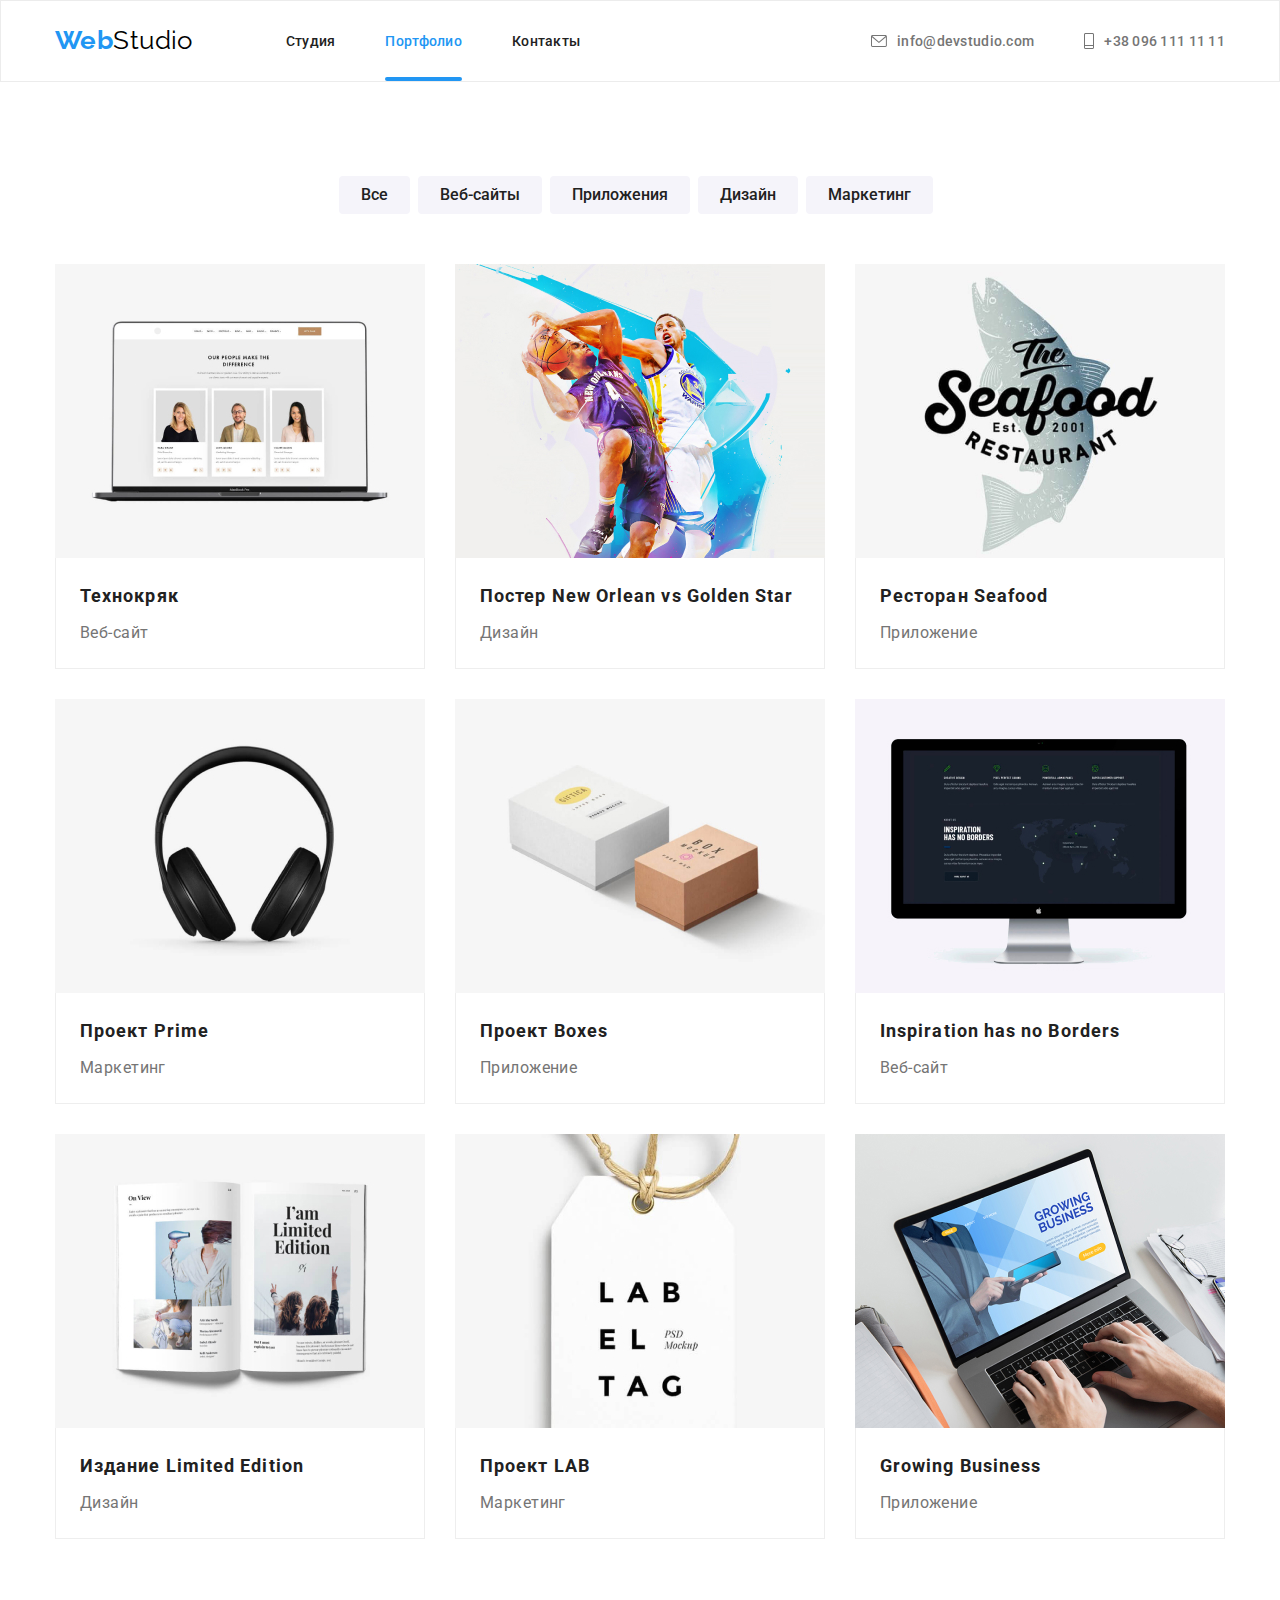
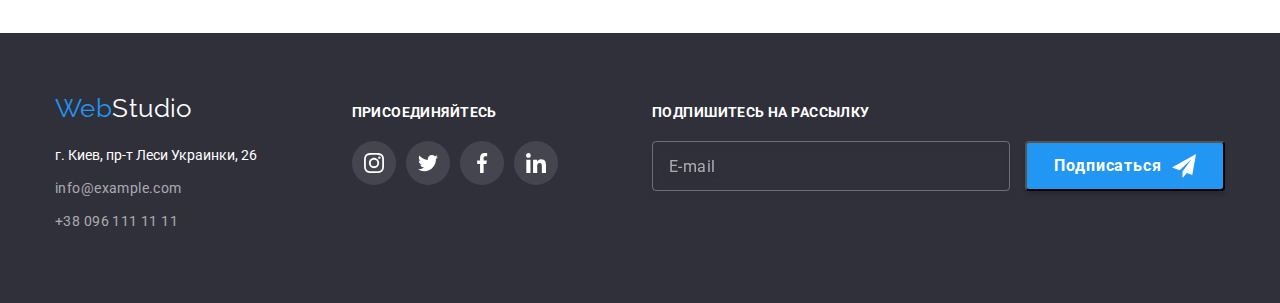
==== portfolio.html @ a87541b1 "завдання 7 початок" ====
<!DOCTYPE html>
<html lang="ru">

<head>
  <meta charset="UTF-8" />
  <meta http-equiv="X-UA-Compatible" content="IE=edge" />
  <meta name="viewport" content="width=device-width, initial-scale=1.0" />
  <title>Portfolio</title>
  <!-- фонд початок -->
  <link rel="preconnect" href="https://fonts.googleapis.com">
  <link rel="preconnect" href="https://fonts.gstatic.com" crossorigin>
  <link
    href="https://fonts.googleapis.com/css2?family=Oleo+Script&family=Raleway:wght@700&family=Roboto:wght@400;500;700;900&display=swap"
    rel="stylesheet">
  <!-- фонди кінець -->

  <!-- Normalize stiles початок -->
  <link rel="stylesheet" href="https://cdn.jsdelivr.net/npm/modern-normalize@1.1.0/modern-normalize.min.css">
  <!-- Normalize stiles кінець -->

  <!-- css -->
  <link rel="stylesheet" href="./css/styles.css">

</head>

<body class="body">
  <!--шапка-->
  <header class="header portfolio-header ">
    <div class="container main-nav">
      <nav class="header-nav">
        <a class="header-logo link" href=" ./index.html "><span class="logo">Web</span>Studio</a>
        <ul class="header-list list">
          <li class="header-list-item">
            <a class="header-link link" href="./index.html">Студия</a>
          </li>
          <li class="header-list-item">
            <a class="header-link link current" href="./portfolio.html">Портфолио</a>
          </li>
          <li class="header-list-item">
            <a class="header-link link" href="#">Контакты</a>
          </li>
        </ul>
      </nav>
      <ul class="header-list-cont list">
        <li class="header-list-item">
          <a class="header-cont link" href=" info@devstudio.com "><svg class="icon-cont" width="16px" height="12px">
              <use href="./image/icons.svg#icon-envelope-hover"></use>
            </svg>info@devstudio.com</a>
        </li>
        <li class=" header-list-item">
          <a class="header-cont link" href=" +380961111111 "><svg class="icon-cont" width="10px" height="16px">
              <use href="./image/icons.svg#icon-telepfone"></use>
            </svg> +38 096 111 11 11 </a>
        </li>
      </ul>
    </div>
  </header>

  <main>
    <!--portfolio-->
    <section class="section">
      <div class="container">
        <h1 class="visualli-hidden">мене тут нема</h1>
        <ul class="filter-list list">
          <li class="btn-item"><button class="btn-filter" type="button">Все</button></li>
          <li class="btn-item"><button class="btn-filter" type="button">Веб-сайты</button></li>
          <li class="btn-item"><button class="btn-filter" type="button">Приложения</button></li>
          <li class="btn-item"><button class="btn-filter" type="button">Дизайн</button></li>
          <li class="btn-item"><button class="btn-filter" type="button">Маркетинг</button></li>
        </ul>
        <!--projects-->

        <ul class="list cards ">
          <li class="project-list">

            <a class="project-cards-link link" href="#" target="_blank" rel="noopener noreferrer"
              aria-label="tehnokryak">
              <div class="card-img">
                <img src="./image/portfolio/img-1-technoquack.jpg" alt="компютер из изображением веб-сайта" width="370"
                  height="294">
                <div class="cover-image">
                  <p class="cover-image-text"> Ресурс предлагает комплексные предложения с разным уровнем
                    функционала и сервисов. Все это позволит посетителю получить
                    исчерпывающие сведения о компании или частном лице.
                  </p>
                </div>
              </div>
              <div class="cards-title">
                <h2 class="portfolio-projects">Технокряк</h2>
                <p class="projects-name">Веб-сайт</p>
              </div>
            </a>
          </li>
          <li class="project-list">
            <a class="project-cards-link link" href="#" target="_blank" rel="noopener noreferrer"
              aria-label="poster New Orlean vs Golden Star">
              <div class="card-img">
                <img src="./image/portfolio/img-2-new-orleans-vs-golden-star-poster.jpg" alt="баскетболисты с мячом"
                  width="370" height="294">
                <div class="cover-image">
                  <p class="cover-image-text"> Ресурс предлагает комплексные предложения с разным уровнем
                    функционала и сервисов. Все это позволит посетителю получить
                    исчерпывающие сведения о компании или частном лице.
                  </p>
                </div>
              </div>
              <div class="cards-title">
                <h2 class="portfolio-projects">Постер New Orlean vs Golden Star</h2>
                <p class="projects-name">Дизайн</p>
              </div>
            </a>
          </li>
          <li class="project-list">
            <a class="project-cards-link link" href="#" target="_blank" rel="noopener noreferrer" aria-label="seafood">
              <div class="card-img">
                <img src="./image/portfolio/img-3-seafood-restaurant.jpg" alt="логотип ресторана сеафуд" width="370"
                  height="294">
                <div class="cover-image">
                  <p class="cover-image-text"> Ресурс предлагает комплексные предложения с разным уровнем
                    функционала и сервисов. Все это позволит посетителю получить
                    исчерпывающие сведения о компании или частном лице.
                  </p>
                </div>
              </div>
              <div class="cards-title">
                <h2 class="portfolio-projects">Ресторан Seafood</h2>
                <p class="projects-name">Приложение</p>
              </div>
            </a>
          </li>

          <li class="project-list">
            <a class="project-cards-link link" href="#" target="_blank" rel="noopener noreferrer" aria-label="prime">
              <div class="card-img">
                <img src="./image/portfolio/img-4-prime-project.jpg" alt="ображенные наушники" width="370" height="294">
                <div class="cover-image">
                  <p class="cover-image-text"> Ресурс предлагает комплексные предложения с разным уровнем
                    функционала и сервисов. Все это позволит посетителю получить
                    исчерпывающие сведения о компании или частном лице.
                  </p>
                </div>
              </div>
              <div class="cards-title">
                <h2 class="portfolio-projects">Проект Prime</h2>
                <p class="projects-name">Маркетинг</p>
              </div>
            </a>
          </li>
          <li class="project-list">
            <a class="project-cards-link link" href="#" target="_blank" rel="noopener noreferrer" aria-label="boxes">
              <div class="card-img">
                <img src="./image/portfolio/img-5-boxes-project.jpg" alt="коробки с надписями " width="370"
                  height="294">
                <div class="cover-image">
                  <p class="cover-image-text"> Ресурс предлагает комплексные предложения с разным уровнем
                    функционала и сервисов. Все это позволит посетителю получить
                    исчерпывающие сведения о компании или частном лице.
                  </p>
                </div>
              </div>
              <div class="cards-title">
                <h2 class="portfolio-projects">Проект Boxes</h2>
                <p class="projects-name">Приложение</p>
              </div>
            </a>
          </li>
          <li class="project-list">
            <a class="project-cards-link link" href="#" target="_blank" rel="noopener noreferrer"
              aria-label="inspirations">
              <div class="card-img">
                <img src="./image/portfolio/img-6-Inspiration-has-no-borders.jpg" alt="монитор с изображением веб сайта"
                  width="370" height="294">
                <div class="cover-image">
                  <p class="cover-image-text"> Ресурс предлагает комплексные предложения с разным уровнем
                    функционала и сервисов. Все это позволит посетителю получить
                    исчерпывающие сведения о компании или частном лице.
                  </p>
                </div>
              </div>
              <div class="cards-title">
                <h2 class="portfolio-projects" lang="en">Inspiration has no Borders</h2>
                <p class="projects-name">Веб-сайт</p>
              </div>
            </a>
          </li>
          <li class="project-list">
            <a class="project-cards-link link" href="#" target="_blank" rel="noopener noreferrer"
              aria-label="limitededition">
              <div class="card-img">
                <img src="./image/portfolio/img-7-limited-edition.jpg" alt="журнал с картинками " width="370"
                  height="294">
                <div class="cover-image">
                  <p class="cover-image-text"> Ресурс предлагает комплексные предложения с разным уровнем
                    функционала и сервисов. Все это позволит посетителю получить
                    исчерпывающие сведения о компании или частном лице.
                  </p>
                </div>
              </div>
              <div class="cards-title">
                <h2 class="portfolio-projects">Издание Limited Edition</h2>
                <p class="projects-name">Дизайн</p>
              </div>
            </a>
          </li>
          <li class="project-list">
            <a class="project-cards-link link" href="#" target="_blank" rel="noopener noreferrer" aria-label="lab">
              <div class="card-img">
                <img src="./image/portfolio/img-8-lab-project.jpg" alt=",бирка с натписю лаб ел таг" width="370"
                  height="294">
                <div class="cover-image">
                  <p class="cover-image-text"> Ресурс предлагает комплексные предложения с разным уровнем
                    функционала и сервисов. Все это позволит посетителю получить
                    исчерпывающие сведения о компании или частном лице.
                  </p>
                </div>
              </div>
              <div class="cards-title">
                <h2 class="portfolio-projects">Проект LAB</h2>
                <p class="projects-name">Маркетинг</p>
              </div>
            </a>
          </li>
          <li class="project-list">
            <a class="project-cards-link link" href="#" target="_blank" rel="noopener noreferrer"
              aria-label="growingbusiness">
              <div class="card-img">
                <img src="./image/portfolio/img-9-growing-business.jpg"
                  alt="ноутбук с изображением веб-сайта растущий бизнес " width="370" height="294">
                <div class="cover-image">
                  <p class="cover-image-text"> Ресурс предлагает комплексные предложения с разным уровнем
                    функционала и сервисов. Все это позволит посетителю получить
                    исчерпывающие сведения о компании или частном лице.
                  </p>
                </div>
              </div>
              <div class="cards-title">
                <h2 class="portfolio-projects" lang="en">Growing Business</h2>
                <p class="projects-name">Приложение</p>
              </div>
            </a>
          </li>
        </ul>
      </div>
    </section>
  </main>
  <!--підвал-->
  <footer class="footer">
    <div class="container flex-group ">
      <div>
        <a href="./index.html" class="footer-logo link"><span class="lower-logo">Web</span>Studio</a>
        <address class="section-add">
          <ul class="footer-list list">

            <li class="footer-item ">
              <a class="footer-addr link" href="https://bit.ly/3pXMvUd" target="_blank" rel="noopener noreferrer">г.
                Киев, пр-т Леси Украинки, 26</a>
            </li>

            <li class="footer-item ">
              <a class="addr link" href="mailto:info@devstudio.com">info@example.com</a>
            </li>

            <li class="footer-item">
              <a class="addr link" href="tel:+380961111111">+38 096 111 11 11</a>
            </li>

          </ul>
        </address>
      </div>
      <div class="footer-social-thumb">
        <h2 class="footer-form-title">присоединяйтесь</h2>
        <ul class="footer-social-links list">
          <li class="footer-social-link">
            <a class="footer-link-icon" href="" aria-label="icon-instagram">
              <svg class="social-icon" width="20px" height="20px">
                <use href="./image/icons.svg#icon-instagram"></use>
              </svg>
            </a>
          </li>
          <li class="footer-social-link">
            <a class="footer-link-icon" href="" aria-label="icon-twitter">
              <svg class="social-icon" width="20px" height="20px">
                <use href="./image/icons.svg#icon-twitter"></use>
              </svg>
            </a>
          </li>
          <li class="footer-social-link">
            <a class="footer-link-icon" href="" aria-label="icon-facebook">
              <svg class="social-icon" width="20px" height="20px">
                <use href="./image/icons.svg#icon-facebook"></use>
              </svg>
            </a>
          </li>
          <li class="footer-social-link">
            <a class="footer-link-icon" href="" aria-label="icon-linkedin">
              <svg class="social-icon" width="20px" height="20px">
                <use href="./image/icons.svg#icon-linkedin"></use>
              </svg>
            </a>
          </li>
        </ul>
      </div>
      <div class="footer-form">
        <strong class="footer-form-title">Подпишитесь на рассылку</strong>
        <form class="form">
          <input class="form-field" type="email" name="user-email" placeholder="E-mail" required />
          <button class="form-button btn" type="submit">
            <span class="form-button-text">
              Подписаться
            </span>
            <svg class="form-button-icon" width="24" height="24">
              <use href="./image/icons.svg#icon-send"></use>
            </svg>
          </button>
        </form>
      </div>
    </div>
  </footer>
  </footer>

</body>

</html>
---- css/styles.css ----
:root {
	--third-font: "Oleo Script";
	--secondary-font: "Raleway";
	--main-font: "Roboto";

	/* кольори тексту */
	--black-txt-cl: #000000;
	--accent-txt-cl: #2196f3;
	--dark-txt-cl: #212121;
	--light-txt-cl: #ffffff;
	--gray-txt-cl: #757575;

	/* кольори фону */
	--gray-bgr-cl: #f5f4fa;
	--dark-bgr-cl: #2f303a;
	--light-bgr-cl: #ffffff;
	--blue-but-cl: #188ce8;
	/* колір бордера */
	--color-border-porfolio: #eeeeee;
	/* колр іконок в ховері, фокусі */
	--background-color-icons: #2196f3;
	--color-icons: #ffffff;
	--dark-cl-icons: #212121;

	/* змінні в сітці в портфоліо */
	--csrd-set-gap: 30px;
	--csrd-set-marg: 15px;
	/* зміні кольори в таймінгах */
	--timing-variable: cubic-bezier(0.4, 0, 0.2, 1);
}
/* шабдлон */
/* <svg width="" height="">
            <use href=""></use>
          </svg> */
/* загальні властивості  */
body {
	letter-spacing: 0.03em;
	font-size: 14px;
	color: var(--dark-txt-cl);
	background-color: var(--light-bgr-cl);
	font-family: "Roboto", sans-serif;
}

html {
	box-sizing: border-box;
}

/* reeset */
h1,
h2,
h3,
h4,
p {
	margin: 0;
}

/* загальні властивоті зображень */
img {
	display: block;
	max-width: 100%;
	height: auto;
}

address {
	font-style: normal;
}
/* падінги секцій */
.section {
	padding-top: 94px;
	padding-bottom: 94px;
}

/* бокси для центруваня контенту */
.container {
	width: 1200px;
	padding: 0 15px;
	margin: 0 auto;
}

/* часткове скиданя властивостей списків */
.list {
	list-style: none;
	padding-left: 0;
	margin: 0;
}
/* часткове скиданя властивостей списків */
a {
	text-decoration: none;
}
.main-nav {
	display: flex;
}

/* хедер початок */
/* логотип в хедері */
.header-logo {
	font-family: var(--secondary-font);
	font-weight: 400;
	color: var(--black-txt-cl);
	font-size: 26px;
	line-height: 1.2px;
	padding-top: 24px;
	padding-bottom: 25px;
}

.logo {
	font-family: var(--secondary-font);
	font-weight: 700;
	color: var(--accent-txt-cl);
}
/* блок нав в шапці  */
.header-list-item:not(:last-child) {
	margin-right: 50px;
}

.header-list {
	display: flex;
	margin-left: 93px;
}

.header-nav {
	display: flex;
	align-items: center;
}

/* (а) посилання в блоці нав */
.header-link {
	padding-top: 32px;
	padding-bottom: 32px;

	font-style: normal;
	font-weight: 500;
	font-size: 14px;
	line-height: 1.33;
	letter-spacing: 0.02em;
	color: var(--dark-txt-cl);

	transition: color 250ms var(--timing-variable);
}

.header-link:hover,
.header-link:focus {
	color: var(--accent-txt-cl);
}
/* підсвітка кнопки активної сторінки */

.current {
	position: relative;
	color: var(--accent-txt-cl);

	transition: color 250ms var(--timing-variable);
}

.current::after {
	content: "";
	position: absolute;
	bottom: 0;
	left: 0;
	width: 100%;
	height: 4px;
	display: inline-block;
	background: var(--accent-txt-cl);
	border-radius: 2px;
}

/* блок контакти в шапці */
.header-list-cont {
	display: flex;
	align-items: center;
	margin-left: auto;
}

.header-cont {
	padding-top: 32px;
	padding-bottom: 32px;
	display: flex;
	align-items: center;
	font-weight: 500;
	line-height: 16px;
	letter-spacing: 0.02em;
	color: var(--gray-txt-cl);

	transition: color 250ms var(--timing-variable);
}

.header-cont:hover,
.header-cont:focus {
	color: var(--accent-txt-cl);
}
.icon-cont {
	margin-right: 10px;
	fill: currentColor;
}
.icon-cont:hover,
.icon-cont:focus {
	fill: currentColor;
}

/* сеrція герой */
.hero {
	text-align: center;
	padding: 200px 0;
	max-width: 1600px;
	height: 600px;
	margin-left: auto;
	margin-right: auto;
	background-image: linear-gradient(rgba(47, 48, 58, 0.4), rgba(47, 48, 58, 0.4)),
		url("../image/img-bg/Img-fon-hero.webp"), url("../image/img-bg/Img-fon-hero.jpg");
	background-color: #2f303a;
	background-repeat: no-repeat;
	background-position: center;
	background-size: cover;
}

/* заголовок в герой */
.hero-title {
	font-weight: 900;
	font-size: 44px;
	line-height: 1.36;
	text-align: center;
	letter-spacing: 0.06em;
	text-transform: uppercase;
	color: var(--light-txt-cl);

	width: 696px;
	margin: 0 auto;
	margin-bottom: 30px;
}

/* кнопка в секції герой */
.hero-button {
	display: block;
	min-width: 200px;
	min-height: 50px;
	margin-right: auto;
	margin-left: auto;
	border: 0;
	padding: 10px 32px;

	font-family: inherit;
	cursor: pointer;
	font-weight: 700;
	font-size: 16px;
	line-height: 1.88;
	letter-spacing: 0.06em;
	border-radius: 4px;

	box-shadow: 0px 4px 4px rgba(0, 0, 0, 0.15);
	color: var(--light-txt-cl);
	background-color: var(--accent-txt-cl);

	transition: background-color 250ms var(--timing-variable);
}

.hero-button:hover,
.hero-button:focus {
	background-color: var(--blue-but-cl);
}

/* features  */

/* прихований заголовок */
.visualli-hidden {
	position: absolute;
	width: 1px;
	height: 1px;
	margin: -1px;
	border: 0;
	padding: 0;

	white-space: nowrap;
	clip-path: inset(100%);
	clip: rect(0 0 0 0);
	overflow: hidden;
}

/* ul в боксі особливості */
.main-list {
	display: flex;
}

.main-list-item {
	width: 270px;
}
.main-list-item,
.icon-box-main :not(:last-child) {
	margin-right: 30px;
}

.icon-box-main {
	display: flex;
	content: "";
	height: 120px;
	width: 270px;
	justify-content: center;
	align-items: center;
	margin-bottom: 30px;
	background-size: contain;
	background-repeat: no-repeat;
	background-position: center;
	background-color: #f5f4fa;
}

/* заголовоки в особливості */
.action-title {
	font-size: 36px;
	line-height: 1.16;
	text-align: center;
	letter-spacing: 0.03em;
	color: var(--dark-txt-cl);

	margin-bottom: 50px;
}

/*h3 увага до деталей */
.main-title {
	font-weight: 700;
	font-size: 14px;
	line-height: 1.14;
	text-transform: uppercase;

	-bottom: 10px;
}

.upertitle {
	font-size: 14px;
	line-height: 1.71;
	color: var(--gray-txt-cl);
}

/* розділ що ми робимо */

.services {
	padding-top: 0;
}
.services-item:not(:last-child) {
	margin-right: 30px;
}

.services-title {
	position: relative;
	display: flex;
	align-items: flex-end;
	justify-content: center;
}

.description-services {
	bottom: 0%;
	position: absolute;
	display: flex;
	justify-content: center;
	align-items: center;
	width: 100%;
	height: 70px;
	font-weight: 700;
	line-height: 1.14px;
	text-transform: uppercase;
	color: #ffffff;
	background-color: rgba(0, 0, 0, 0.6);
}

/* секція наша команда  */
.group {
	background-color: var(--gray-bgr-cl);
}

.flex-group {
	display: flex;
	align-items: baseline;
}

.group-title {
	font-size: 36px;
	line-height: 1.16;
	text-align: center;
	color: var(--dark-txt-cl);

	margin-bottom: 50px;
}

.title-name {
	font-weight: 500;
	font-size: 16px;
	line-height: 1.18;
	text-align: center;
	margin-bottom: 10px;
	color: var(--dark-txt-cl);
}

.prof {
	font-size: 16px;
	line-height: 19px;
	text-align: center;
	color: var(--gray-txt-cl);
}
.photo-list:not(:first-child) {
	margin-left: 30px;
}

.pers-card {
	padding-top: 30px;
	padding-bottom: 30px;
}

.photo-list {
	background-color: var(--light-txt-cl);
	box-shadow: 0px 1px 3px rgba(0, 0, 0, 0.12), 0px 1px 1px rgba(0, 0, 0, 0.14), 0px 2px 1px rgba(0, 0, 0, 0.2);
	border-radius: 0px 0px 4px 4px;
}

/* іконки соц мереж */
.team-social-icons {
	display: flex;
	height: 44px;
	margin-top: 20px;
	padding: 0;
	justify-content: center;
}
.team-social-icon-item:not(:last-child) {
	margin-right: 10px;
}
.social-link-icon {
	display: flex;
	justify-content: center;
	align-items: center;
	width: 44px;
	height: 44px;
	border-radius: 50%;
	color: #afb1b8;

	transition: background-color 250ms var(--timing-variable), color 250ms var(--timing-variable);
}
.social-icon {
	fill: currentColor;
}
.social-link-icon:hover,
.social-link-icon:focus {
	background-color: var(--background-color-icons);
	color: var(--color-icons);
}

/* постійні кліенти */
.text-title {
	font-size: 36px;
	line-height: 1.16;
	text-align: center;
	margin-bottom: 50px;
}

.clients-icon-list {
	display: flex;
}
.clients-icon-item:not(:last-child) {
	margin-right: 30px;
}
.clients-icon-link {
	display: flex;
	box-sizing: border-box;
	justify-content: center;
	align-items: center;
	width: 170px;
	height: 92px;
	border: 1px solid #afb1b8;
	border-radius: 4px;
	color: #afb1b8;

	transition: border-color 250ms var(--timing-variable), color 250ms var(--timing-variable);
}
.clients-icon {
	fill: currentColor;
}
.clients-icon-link:hover,
.clients-icon-link:focus {
	color: var(--accent-txt-cl);
	border-color: var(--accent-txt-cl);
}

/* портфоліо початок */
.portfolio-header {
	border: 1px solid #ececec;
	/* border-bottom: 1px ; */
}

/* кнопки в портфоліо */
.filter-list {
	display: flex;
	align-items: center;
	justify-content: center;
	margin-bottom: 50px;
}

.btn-filter {
	font-family: inherit;
	font-weight: 500;
	font-size: 16px;
	line-height: 1.62;
	color: #212121;
	cursor: pointer;
	border: none;
	padding: 6px 22px;
	margin-right: 8px;
	background-color: var(--gray-bgr-cl);
	border-radius: 4px;

	transition: background-color 250ms var(--timing-variable), color 250ms var(--timing-variable),
		box-shadow 250ms var(--timing-variable);
}

.btn-filter:not(first-child) {
	margin-right: 8px;
}
.btn-filter:hover,
.btn-filter:focus {
	background-color: var(--accent-txt-cl);
	color: var(--light-txt-cl);
	box-shadow: 0px 3px 1px rgba(0, 0, 0, 0.1), 0px 1px 2px rgba(0, 0, 0, 0.08), 0px 2px 2px rgba(0, 0, 0, 0.12);
}
.btn-filter.active {
	color: var(--primery-white-color);
	background-color: var(--background-color-icons);
}
.cards {
	display: flex;
	flex-wrap: wrap;
	margin: calc(-1 * var(--csrd-set-marg));
}
.project-list {
	flex-basis: calc((100% - var(--csrd-set-gap) * 3) / 3);
	margin: var(--csrd-set-marg);
}
.project-cards-lin {
	display: flex;
}

.project-list:hover,
.project-list:focus {
	box-shadow: 0px 1px 1px rgba(0, 0, 0, 0.12), 0px 4px 4px rgba(0, 0, 0, 0.06), 1px 4px 6px rgba(0, 0, 0, 0.16);
}

.cards-title {
	padding: 20px 24px;
	border: 1px solid var(--color-border-porfolio);
	border-top: none;
}

/* list of projects in the portfolio */
.portfolio-projects {
	font-weight: 700;
	font-size: 18px;
	line-height: 2;
	letter-spacing: 0.06em;
	margin-bottom: 4px;
	color: var(--dark-txt-cl);
}

.project-cards-link {
	display: block;
	position: relative;
	overflow: hidden;
}
.project-cards-link:hover,
.project-cards-link:focus {
	box-shadow: 0px 1px 1px rgba(0, 0, 0, 0.12), 0px 4px 4px rgba(0, 0, 0, 0.06), 1px 4px 6px rgba(0, 0, 0, 0.16);
	cursor: pointer;

	transition-duration: 250ms var(--timing-variable);
}

.card-img {
	position: relative;
	overflow: hidden;
}

.cover-image {
	position: absolute;
	top: 0;
	left: 0;

	transform: translateY(100%);

	display: flex;
	align-items: center;
	justify-content: center;

	transition: transform 250ms var(--timing-variable);
}

.cover-image-text {
	font-size: 18px;
	line-height: 1.56;
	padding: 63px 24px;

	letter-spacing: 0.03em;
	color: var(--light-txt-cl);
	background: rgba(33, 150, 243, 0.9);
}
.project-cards-link:hover .cover-image,
.project-cards-link:focus .cover-image {
	transform: translateY(0%);
}

.projects-name {
	font-weight: 400;
	font-size: 16px;
	line-height: 1.88;
	color: var(--gray-txt-cl);
}

/* portfolio end */

/* footer start*/
.footer {
	padding: 60px 0;
	background-color: var(--dark-bgr-cl);
}

/* logo in the footer */
.lower-logo {
	font-family: var(--secondary-font);
	color: #2196f3;
}

.footer-logo {
	font-size: 26px;
	line-height: 1.19;
	font-family: var(--secondary-font);
	color: #ffffff;
}
.footer-item {
	margin-bottom: 9px;
}

.footer-item:not(:first-child) {
	margin-bottom: 9px;
}
/* block of contacts in the footer */
.section-add {
	font-style: normal;
	margin-top: 20px;
}

.footer-addr {
	line-height: 1.71;
	letter-spacing: normal;
	color: var(--light-txt-cl);

	transition: color 250ms var(--timing-variable);
}

.addr {
	font-size: 14px;
	line-height: 1.71;
	color: rgba(255, 255, 255, 0.6);
	text-decoration: none;

	transition: color 250ms var(--timing-variable);
}

.addr:hover,
.addr:focus,
.footer-addr:hover,
.footer-addr:focus {
	color: var(--accent-txt-cl);
}

/* section social footer */
.footer-form,
.footer-social-thumb {
	margin-left: auto;
}
.footer-form-title {
	display: block;
	margin-bottom: 20px;

	font-weight: 700;
	font-size: 14px;
	line-height: 1.14;
	text-transform: uppercase;

	color: var(--light-txt-cl);
}

.footer-social-links {
	display: flex;
	height: 44px;
	align-items: baseline;
	padding: 0;
	justify-content: center;
}
.footer-link-icon {
	display: flex;
	justify-content: center;
	align-items: center;
	width: 44px;
	height: 44px;
	border-radius: 50%;
	color: var(--light-txt-cl);
	background-color: rgba(255, 255, 255, 0.1);

	transition: background-color 250ms var(--timing-variable), color 250ms var(--timing-variable);
}
.footer-social-link:not(:last-child) {
	margin-right: 10px;
}
.footer-link-icon:hover,
.footer-link-icon:focus {
	background-color: var(--background-color-icons);
	color: var(--color-icons);
}

.form {
	display: flex;
	align-items: center;
	margin-top: 20px;
}

.form-field {
	margin-right: 15px;
	width: 358px;
	height: 50px;
	padding: 15px 16px;

	font-size: 16px;
	line-height: 1.25;
	letter-spacing: 0.03em;
	color: var(--light-bgr-cl);

	background-color: transparent;
	border: 1px solid rgba(255, 255, 255, 0.3);
	filter: drop-shadow(0px 4px 4px rgba(0, 0, 0, 0.15));
	border-radius: 4px;

	transition: outline 250ms var(--timing-variable), border-color 250ms var(--timing-variable);
}

.form-field:focus {
	outline: transparent;
	border-color: var(--light-bgr-cl);
}

.form-field::placeholder {
	font-size: 16px;
	line-height: 1.25;
	letter-spacing: 0.03em;
	color: rgba(255, 255, 255, 0.6);
}

.form-button {
	display: inline-flex;
	align-items: center;
	justify-content: center;
	width: 200px;
	height: 50px;
	border-radius: 4px;
	background-color: var(--background-color-icons);
	box-shadow: 0px 4px 4px rgba(0, 0, 0, 0.15);

	transition: background-color 250ms var(--timing-variable);
}

.form-button:hover,
.form-button:focus {
	background-color: var(--blue-but-cl);
}

.form-button-text {
	margin-right: 10px;

	font-weight: 700;
	font-size: 16px;
	line-height: 1.9;
	letter-spacing: 0.06em;
	color: var(--light-bgr-cl);
}

.form-button-icon {
	fill: var(--light-bgr-cl);
}
/* footer end */

/* модальне вікно початок */
.backdrop {
	position: fixed;
	top: 0;
	right: 0;
	left: 0;
	width: 100%;
	height: 100%;
	margin-left: auto;
	margin-right: auto;
	background: rgba(0, 0, 0, 0.2);

	opacity: 1;
	transition: opacity 250ms var(--timing-variable);
}
.modal {
	padding: 40px;
	position: absolute;
	top: 50%;
	left: 50%;
	min-width: 528px;
	min-height: 581px;
	background: var(--light-bgr-cl);
	box-shadow: 0px 1px 3px rgba(0, 0, 0, 0.12), 0px 1px 1px rgba(0, 0, 0, 0.14), 0px 2px 1px rgba(0, 0, 0, 0.2);
	border-radius: 4px;
	/* transform: translate(-50%, -50%);*/
	transform: translate(-50%, -50%) scale(1);
	transition: transform 250ms var(--timing-variable);
}
.button-close {
	position: absolute;
	top: 8px;
	right: 8px;
	display: flex;
	align-items: center;
	justify-content: center;
	width: 30px;
	height: 30px;
	border: 1px solid rgba(0, 0, 0, 0.1);
	border-radius: 50%;
	background: transparent;
	cursor: pointer;
}

.close {
	transition: fill 250ms var(--timing-variable);
}

.button-close:focus,
.button-close:hover .close {
	fill: var(--background-color-icons);
}

.backdrop.is-hidden {
	opacity: 0;
	pointer-events: none;
}

.backdrop.is-hidden .modal {
	transform: translate(-50%, -50%) scale(0.9);
}

.feedtext {
	margin-bottom: 12px;

	font-weight: 700;
	font-size: 20px;
	line-height: 1.15;
	text-align: center;
	color: var(--dark-txt-cl);
}
.modal-label {
	display: flex;
	flex-direction: column;
	margin-bottom: 10px;

	font-size: 12px;
	line-height: 14px;
	letter-spacing: 0.01em;
	color: var(--gray-txt-cl);
}

.modal-textarea {
	display: block;
	width: 100%;
	height: 120px;

	padding: 12px 16px;

	border: 1px solid rgba(33, 33, 33, 0.2);
	border-radius: 5px;
	outline: none;
	background-color: inherit;
	color: var(--gray-txt-cl);
	resize: none;

	transition: border-color 250ms var(--timing-variable);
}

.modal-textarea:focus,
.modal-textarea:hover {
	border-color: var(--background-color-icons);
}

.modal-textarea::placeholder {
	font-size: 12px;
	line-height: 1.17px;
	letter-spacing: 0.01em;
	color: rgba(117, 117, 117, 0.5);
}

.terms {
	font-family: inherit;
	line-height: 1.71;
	color: var(--gray-txt-cl);

	color: var(--background-color-icons);
	text-decoration: underline;
}

.submit-modal {
	min-width: 200px;
	height: 100%;
	padding: 10px 55px;
	margin-left: auto;
	margin-right: auto;
	margin-top: 30px;

	display: flex;
	align-items: center;
	text-align: center;

	font-family: inherit;
	font-weight: 700;
	font-size: 16px;
	line-height: 1.88;
	letter-spacing: 0.06em;
	color: var(--light-bgr-cl);
	background: var(--background-color-icons);
	box-shadow: 0px 4px 4px rgba(0, 0, 0, 0.15);
	border-radius: 4px;
	border-color: transparent;
}
.submit-modal:focus,
.submit-modal:hover {
	color: var(--light-txt-cl);
	background-color: var(--blue-but-cl);

	cursor: pointer;
}

.modal-accepting {
	display: flex;
	justify-content: center;
	align-items: center;

	font-family: inherit;
	line-height: 1.71;
	color: var(--gray-txt-cl);
}

.checkbox-accepting {
	position: absolute;
	width: 1px;
	height: 1px;
	margin: -1px;
	border: 0;
	padding: 0;
	white-space: nowrap;
	clip-path: inset(100%);
	clip: rect(0 0 0 0);
	overflow: hidden;
}

.checkbox-accepting:checked + .check {
	background-color: var(--background-color-icons);
	border-color: var(--background-color-icons);
}

.check {
	position: absolute;
	left: 51.5px;
	background-origin: border-box;
	transition: background-color 250ms var(--timing-variable), border-color 250ms var(--timing-variable);
}

.box {
	display: inline-block;
	width: 16px;
	height: 15px;
	border: 2px solid var(--dark-txt-cl);
	margin-right: 8px;
}

.modal-input {
	display: block;
	width: 100%;
	height: 40px;

	padding-left: 42px;

	border: 1px solid rgba(33, 33, 33, 0.2);
	border-radius: 4px;
	outline: none;
	background-color: inherit;
	color: var(--dark-cl-icons);

	transition: border-color 250ms var(--timing-variable);
}
.modal-icon {
	position: absolute;
	top: 50%;
	left: 12px;
	color: var(--dark-cl-icons);
	transform: translateY(-50%);

	transition: fill 250ms var(--timing-variable);
}
.inputsvg {
	position: relative;
}

.inputsvg:focus-within > .modal-icon,
.inputsvg:hover > .modal-icon {
	fill: var(--background-color-icons);
}

.inputsvg .modal-input:focus,
.inputsvg .modal-input:hover {
	border: 1px solid #2196f3;
}

/* модальне вікно кіець */ ;
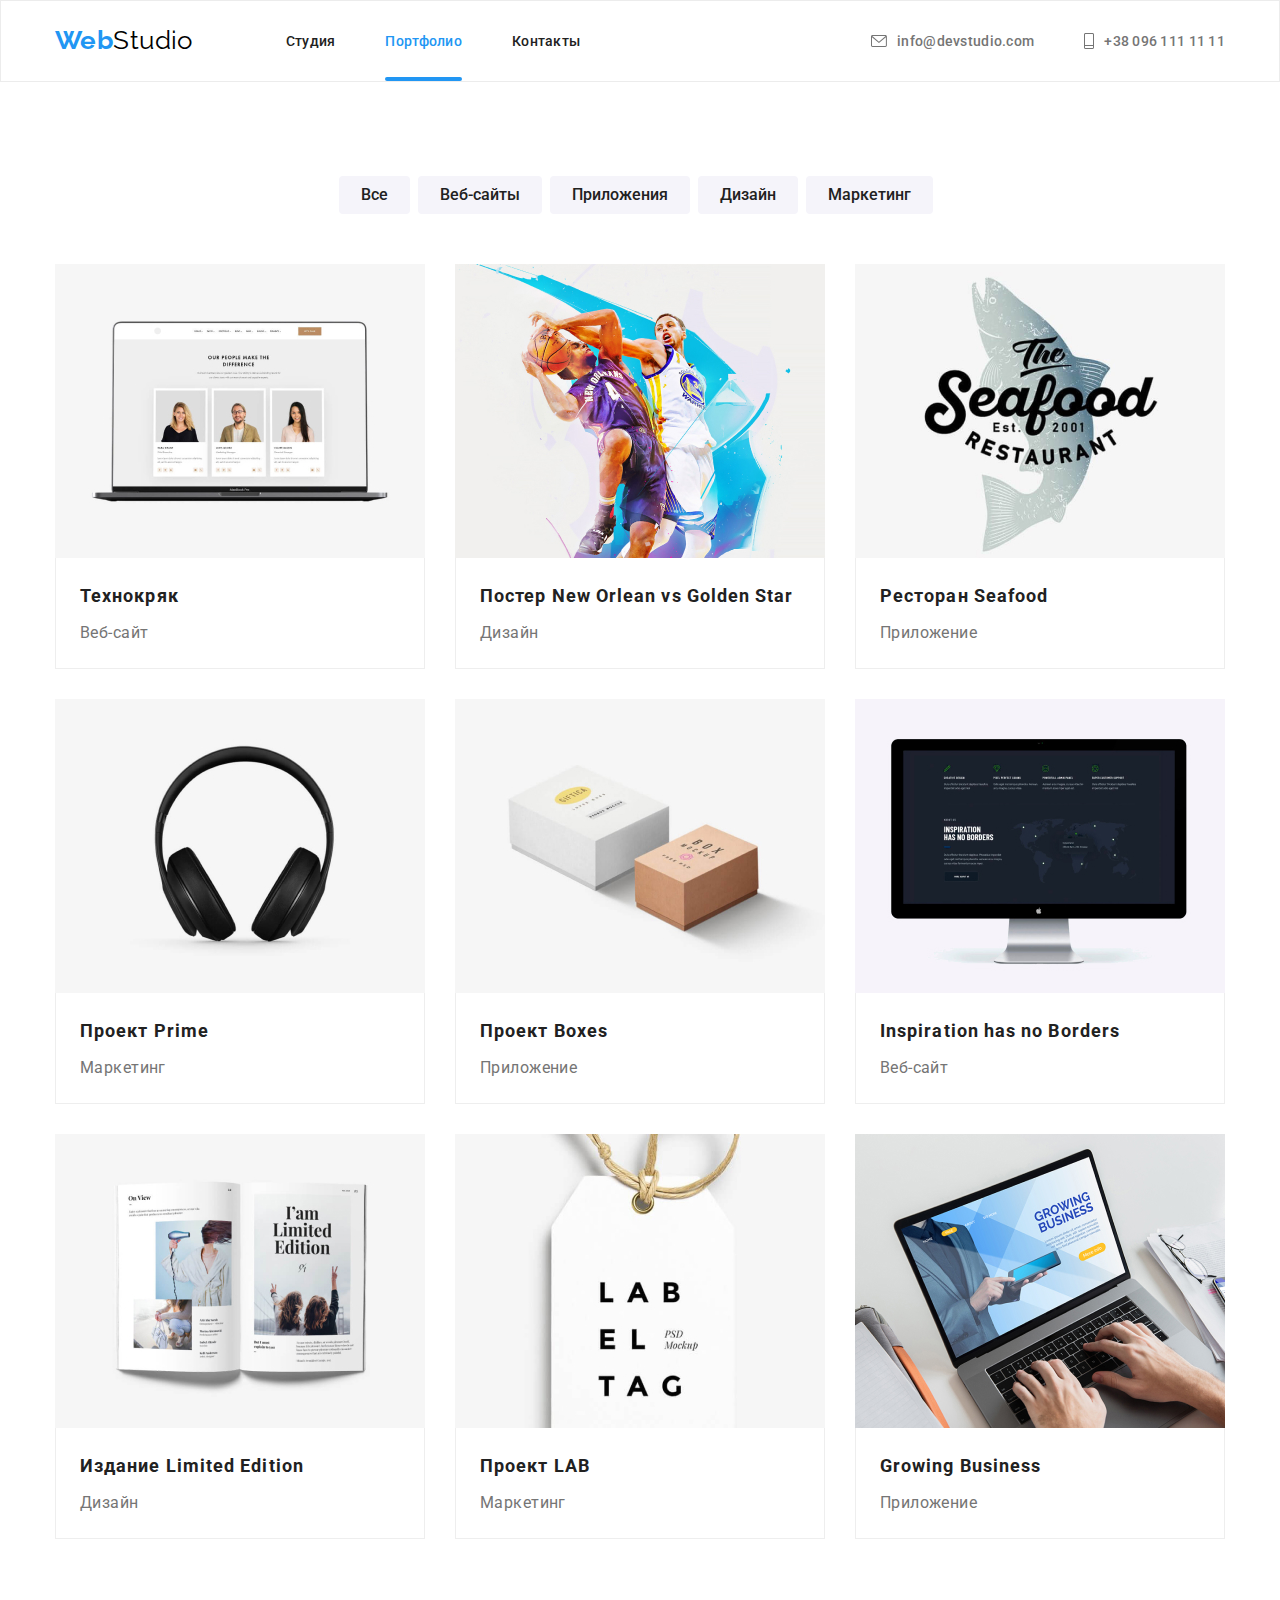
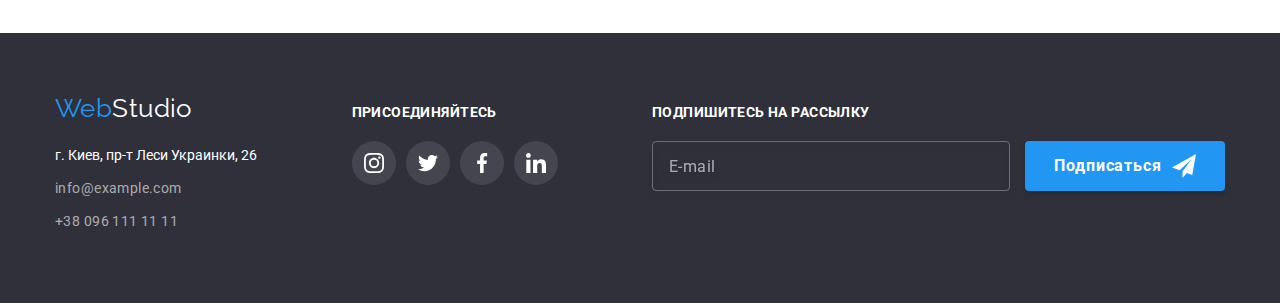
==== commit 5c2510c7: "правки кнопок і модалки" ====
--- a/portfolio.html
+++ b/portfolio.html
@@ -316,7 +316,6 @@
       </div>
     </div>
   </footer>
-  </footer>
 
 </body>
 
--- a/css/styles.css
+++ b/css/styles.css
@@ -751,18 +751,13 @@
 	justify-content: center;
 	width: 200px;
 	height: 50px;
+	border: none;
 	border-radius: 4px;
 	background-color: var(--background-color-icons);
 	box-shadow: 0px 4px 4px rgba(0, 0, 0, 0.15);
 
 	transition: background-color 250ms var(--timing-variable);
 }
-
-.form-button:hover,
-.form-button:focus {
-	background-color: var(--blue-but-cl);
-}
-
 .form-button-text {
 	margin-right: 10px;
 
@@ -771,6 +766,11 @@
 	line-height: 1.9;
 	letter-spacing: 0.06em;
 	color: var(--light-bgr-cl);
+}
+
+.form-button:hover,
+.form-button:focus {
+	background-color: var(--blue-but-cl);
 }
 
 .form-button-icon {
@@ -798,12 +798,11 @@
 	position: absolute;
 	top: 50%;
 	left: 50%;
-	min-width: 528px;
-	min-height: 581px;
+	width: 528px;
+	height: 581px;
 	background: var(--light-bgr-cl);
 	box-shadow: 0px 1px 3px rgba(0, 0, 0, 0.12), 0px 1px 1px rgba(0, 0, 0, 0.14), 0px 2px 1px rgba(0, 0, 0, 0.2);
 	border-radius: 4px;
-	/* transform: translate(-50%, -50%);*/
 	transform: translate(-50%, -50%) scale(1);
 	transition: transform 250ms var(--timing-variable);
 }
@@ -864,6 +863,8 @@
 	display: block;
 	width: 100%;
 	height: 120px;
+	margin-top: 4px;
+	margin-bottom: 10px;
 
 	padding: 12px 16px;
 
@@ -900,15 +901,9 @@
 
 .submit-modal {
 	min-width: 200px;
-	height: 100%;
 	padding: 10px 55px;
-	margin-left: auto;
-	margin-right: auto;
+	margin-left: 25%;
 	margin-top: 30px;
-
-	display: flex;
-	align-items: center;
-	text-align: center;
 
 	font-family: inherit;
 	font-weight: 700;
@@ -919,7 +914,7 @@
 	background: var(--background-color-icons);
 	box-shadow: 0px 4px 4px rgba(0, 0, 0, 0.15);
 	border-radius: 4px;
-	border-color: transparent;
+	border: none;
 }
 .submit-modal:focus,
 .submit-modal:hover {
@@ -933,6 +928,7 @@
 	display: flex;
 	justify-content: center;
 	align-items: center;
+	margin-bottom: 10px;
 
 	font-family: inherit;
 	line-height: 1.71;
@@ -976,6 +972,7 @@
 	display: block;
 	width: 100%;
 	height: 40px;
+	margin-top: 4px;
 
 	padding-left: 42px;
 
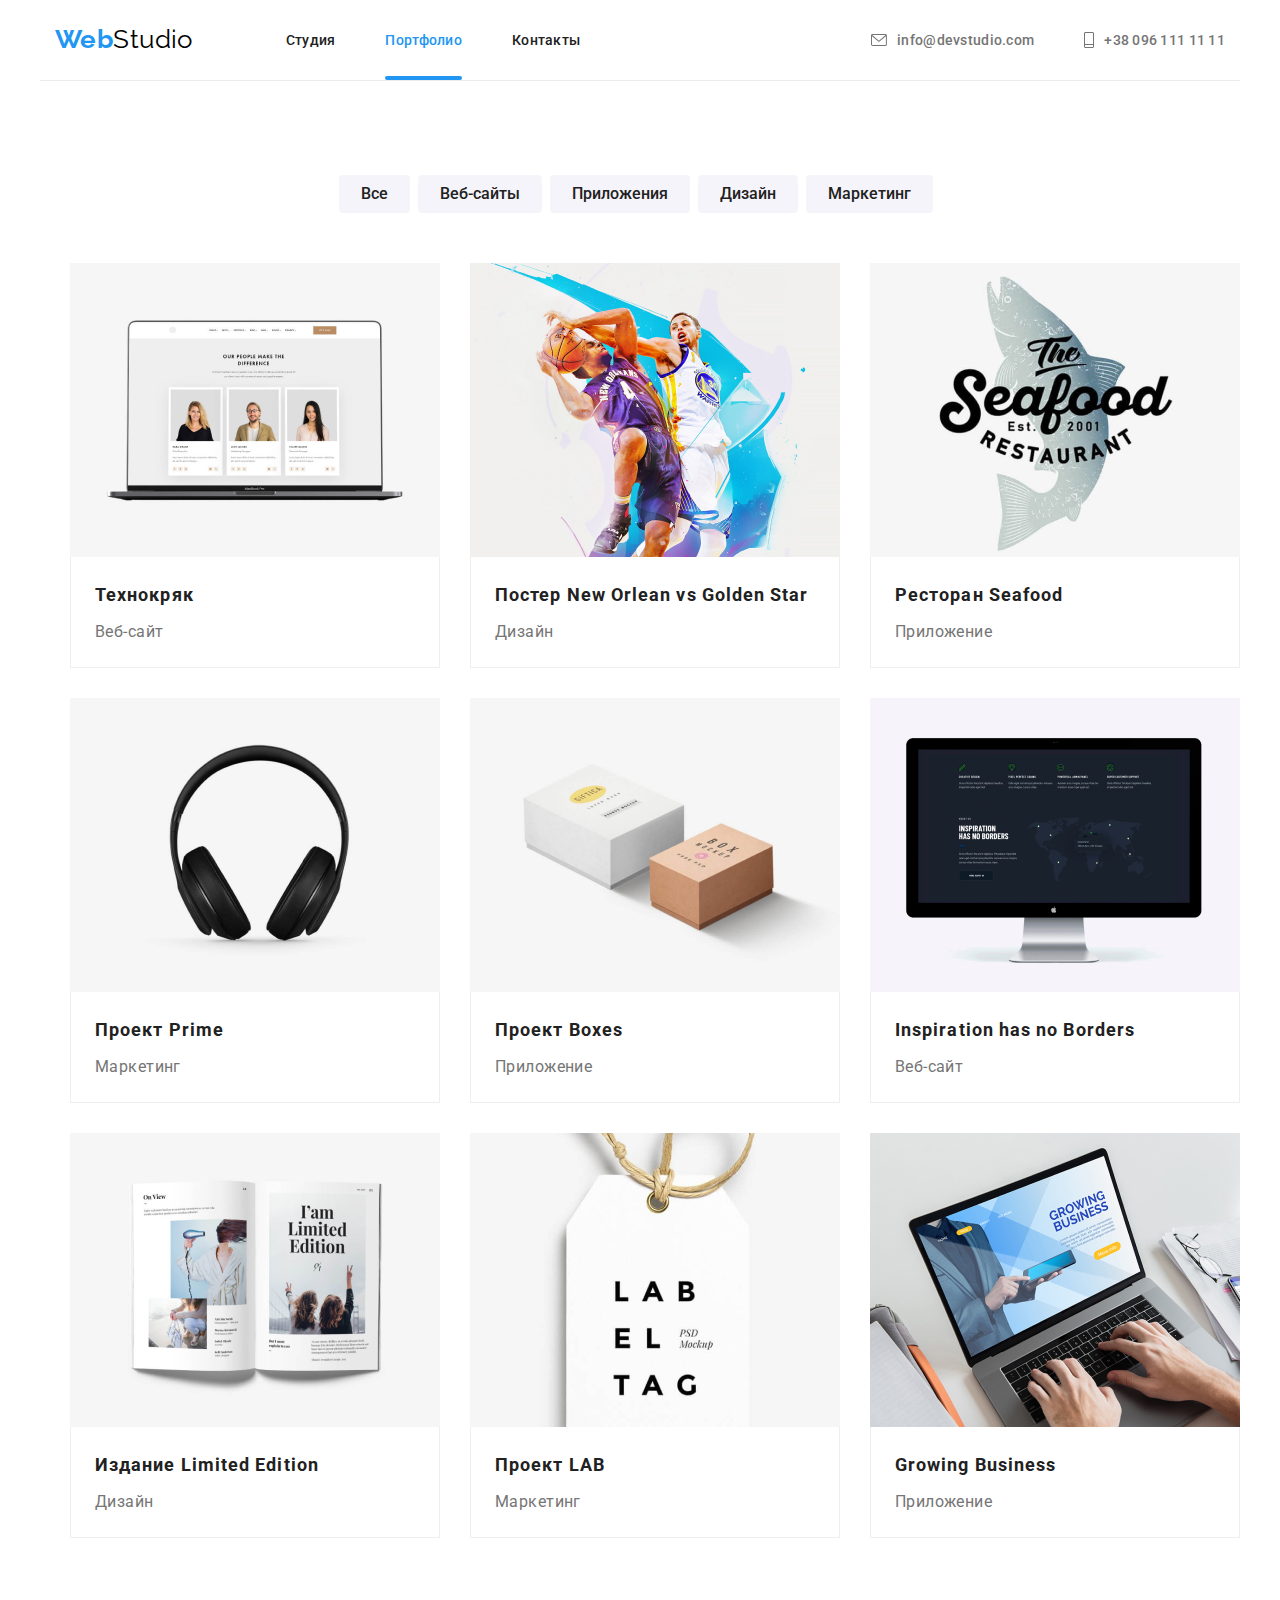
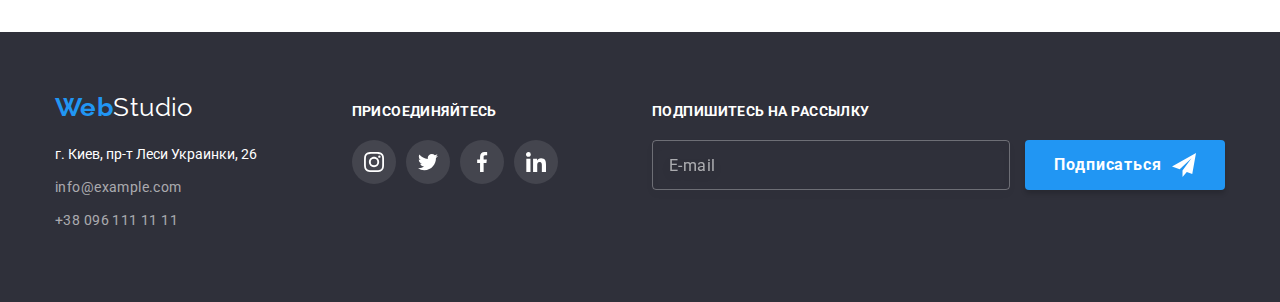
==== commit d78d611c: "робота над сасс та бем" ====
--- a/portfolio.html
+++ b/portfolio.html
@@ -25,30 +25,32 @@
 
 <body class="body">
   <!--шапка-->
-  <header class="header portfolio-header ">
-    <div class="container main-nav">
-      <nav class="header-nav">
-        <a class="header-logo link" href=" ./index.html "><span class="logo">Web</span>Studio</a>
-        <ul class="header-list list">
-          <li class="header-list-item">
-            <a class="header-link link" href="./index.html">Студия</a>
-          </li>
-          <li class="header-list-item">
-            <a class="header-link link current" href="./portfolio.html">Портфолио</a>
-          </li>
-          <li class="header-list-item">
-            <a class="header-link link" href="#">Контакты</a>
+  <header class="page-header">
+    <div class="container page-header__wrapper">
+      <nav class="page-header__nav">
+        <a class="logo link" href=" ./index.html "><span class="logo__accent">Web</span>Studio</a>
+        <ul class="site-nav list">
+          <li class="site-nav__item">
+            <a class="site-nav__link link" href=" ./index.html ">Студия</a>
+          </li>
+          <li class="site-nav__item">
+            <a class="site-nav__link link current" href=" ./portfolio.html ">Портфолио</a>
+          </li>
+          <li class="site-nav__item">
+            <a class="site-nav__link link" href=" # ">Контакты</a>
           </li>
         </ul>
       </nav>
-      <ul class="header-list-cont list">
-        <li class="header-list-item">
-          <a class="header-cont link" href=" info@devstudio.com "><svg class="icon-cont" width="16px" height="12px">
+      <ul class="header-links list">
+        <li class="site-nav__item">
+          <a class="header-cont__link link" href=" info@devstudio.com "><svg class="header-cont__icon" width="16px"
+              height="12px">
               <use href="./image/icons.svg#icon-envelope-hover"></use>
             </svg>info@devstudio.com</a>
         </li>
-        <li class=" header-list-item">
-          <a class="header-cont link" href=" +380961111111 "><svg class="icon-cont" width="10px" height="16px">
+        <li class=" site-nav__item">
+          <a class="header-cont__link link" href=" +380961111111 "><svg class="header-cont__icon" width="10px"
+              height="16px">
               <use href="./image/icons.svg#icon-telepfone"></use>
             </svg> +38 096 111 11 11 </a>
         </li>
@@ -58,257 +60,269 @@
 
   <main>
     <!--portfolio-->
-    <section class="section">
-      <div class="container">
-        <h1 class="visualli-hidden">мене тут нема</h1>
-        <ul class="filter-list list">
-          <li class="btn-item"><button class="btn-filter" type="button">Все</button></li>
-          <li class="btn-item"><button class="btn-filter" type="button">Веб-сайты</button></li>
-          <li class="btn-item"><button class="btn-filter" type="button">Приложения</button></li>
-          <li class="btn-item"><button class="btn-filter" type="button">Дизайн</button></li>
-          <li class="btn-item"><button class="btn-filter" type="button">Маркетинг</button></li>
+    <section class="portfolio section">
+      <div class="portfolio__wrapper container">
+        <h1 class=" portfolio__title visualli-hidden">Портфолио</h1>
+        <ul class="filter list">
+          <li class="filter__item"><button class="filter__button" type="button">Все</button></li>
+          <li class="filter__item"><button class="filter__button" type="button">Веб-сайты</button></li>
+          <li class="filter__item"><button class="filter__button" type="button">Приложения</button></li>
+          <li class="filter__item"><button class="filter__button" type="button">Дизайн</button></li>
+          <li class="filter__item"><button class="filter__button" type="button">Маркетинг</button></li>
         </ul>
-        <!--projects-->
-
-        <ul class="list cards ">
-          <li class="project-list">
-
-            <a class="project-cards-link link" href="#" target="_blank" rel="noopener noreferrer"
-              aria-label="tehnokryak">
-              <div class="card-img">
-                <img src="./image/portfolio/img-1-technoquack.jpg" alt="компютер из изображением веб-сайта" width="370"
-                  height="294">
-                <div class="cover-image">
-                  <p class="cover-image-text"> Ресурс предлагает комплексные предложения с разным уровнем
-                    функционала и сервисов. Все это позволит посетителю получить
-                    исчерпывающие сведения о компании или частном лице.
-                  </p>
-                </div>
-              </div>
-              <div class="cards-title">
-                <h2 class="portfolio-projects">Технокряк</h2>
-                <p class="projects-name">Веб-сайт</p>
-              </div>
-            </a>
-          </li>
-          <li class="project-list">
-            <a class="project-cards-link link" href="#" target="_blank" rel="noopener noreferrer"
-              aria-label="poster New Orlean vs Golden Star">
-              <div class="card-img">
-                <img src="./image/portfolio/img-2-new-orleans-vs-golden-star-poster.jpg" alt="баскетболисты с мячом"
-                  width="370" height="294">
-                <div class="cover-image">
-                  <p class="cover-image-text"> Ресурс предлагает комплексные предложения с разным уровнем
-                    функционала и сервисов. Все это позволит посетителю получить
-                    исчерпывающие сведения о компании или частном лице.
-                  </p>
-                </div>
-              </div>
-              <div class="cards-title">
-                <h2 class="portfolio-projects">Постер New Orlean vs Golden Star</h2>
-                <p class="projects-name">Дизайн</p>
-              </div>
-            </a>
-          </li>
-          <li class="project-list">
-            <a class="project-cards-link link" href="#" target="_blank" rel="noopener noreferrer" aria-label="seafood">
-              <div class="card-img">
-                <img src="./image/portfolio/img-3-seafood-restaurant.jpg" alt="логотип ресторана сеафуд" width="370"
-                  height="294">
-                <div class="cover-image">
-                  <p class="cover-image-text"> Ресурс предлагает комплексные предложения с разным уровнем
-                    функционала и сервисов. Все это позволит посетителю получить
-                    исчерпывающие сведения о компании или частном лице.
-                  </p>
-                </div>
-              </div>
-              <div class="cards-title">
-                <h2 class="portfolio-projects">Ресторан Seafood</h2>
-                <p class="projects-name">Приложение</p>
-              </div>
-            </a>
-          </li>
-
-          <li class="project-list">
-            <a class="project-cards-link link" href="#" target="_blank" rel="noopener noreferrer" aria-label="prime">
-              <div class="card-img">
-                <img src="./image/portfolio/img-4-prime-project.jpg" alt="ображенные наушники" width="370" height="294">
-                <div class="cover-image">
-                  <p class="cover-image-text"> Ресурс предлагает комплексные предложения с разным уровнем
-                    функционала и сервисов. Все это позволит посетителю получить
-                    исчерпывающие сведения о компании или частном лице.
-                  </p>
-                </div>
-              </div>
-              <div class="cards-title">
-                <h2 class="portfolio-projects">Проект Prime</h2>
-                <p class="projects-name">Маркетинг</p>
-              </div>
-            </a>
-          </li>
-          <li class="project-list">
-            <a class="project-cards-link link" href="#" target="_blank" rel="noopener noreferrer" aria-label="boxes">
-              <div class="card-img">
-                <img src="./image/portfolio/img-5-boxes-project.jpg" alt="коробки с надписями " width="370"
-                  height="294">
-                <div class="cover-image">
-                  <p class="cover-image-text"> Ресурс предлагает комплексные предложения с разным уровнем
-                    функционала и сервисов. Все это позволит посетителю получить
-                    исчерпывающие сведения о компании или частном лице.
-                  </p>
-                </div>
-              </div>
-              <div class="cards-title">
-                <h2 class="portfolio-projects">Проект Boxes</h2>
-                <p class="projects-name">Приложение</p>
-              </div>
-            </a>
-          </li>
-          <li class="project-list">
-            <a class="project-cards-link link" href="#" target="_blank" rel="noopener noreferrer"
-              aria-label="inspirations">
-              <div class="card-img">
-                <img src="./image/portfolio/img-6-Inspiration-has-no-borders.jpg" alt="монитор с изображением веб сайта"
-                  width="370" height="294">
-                <div class="cover-image">
-                  <p class="cover-image-text"> Ресурс предлагает комплексные предложения с разным уровнем
-                    функционала и сервисов. Все это позволит посетителю получить
-                    исчерпывающие сведения о компании или частном лице.
-                  </p>
-                </div>
-              </div>
-              <div class="cards-title">
-                <h2 class="portfolio-projects" lang="en">Inspiration has no Borders</h2>
-                <p class="projects-name">Веб-сайт</p>
-              </div>
-            </a>
-          </li>
-          <li class="project-list">
-            <a class="project-cards-link link" href="#" target="_blank" rel="noopener noreferrer"
-              aria-label="limitededition">
-              <div class="card-img">
-                <img src="./image/portfolio/img-7-limited-edition.jpg" alt="журнал с картинками " width="370"
-                  height="294">
-                <div class="cover-image">
-                  <p class="cover-image-text"> Ресурс предлагает комплексные предложения с разным уровнем
-                    функционала и сервисов. Все это позволит посетителю получить
-                    исчерпывающие сведения о компании или частном лице.
-                  </p>
-                </div>
-              </div>
-              <div class="cards-title">
-                <h2 class="portfolio-projects">Издание Limited Edition</h2>
-                <p class="projects-name">Дизайн</p>
-              </div>
-            </a>
-          </li>
-          <li class="project-list">
-            <a class="project-cards-link link" href="#" target="_blank" rel="noopener noreferrer" aria-label="lab">
-              <div class="card-img">
-                <img src="./image/portfolio/img-8-lab-project.jpg" alt=",бирка с натписю лаб ел таг" width="370"
-                  height="294">
-                <div class="cover-image">
-                  <p class="cover-image-text"> Ресурс предлагает комплексные предложения с разным уровнем
-                    функционала и сервисов. Все это позволит посетителю получить
-                    исчерпывающие сведения о компании или частном лице.
-                  </p>
-                </div>
-              </div>
-              <div class="cards-title">
-                <h2 class="portfolio-projects">Проект LAB</h2>
-                <p class="projects-name">Маркетинг</p>
-              </div>
-            </a>
-          </li>
-          <li class="project-list">
-            <a class="project-cards-link link" href="#" target="_blank" rel="noopener noreferrer"
-              aria-label="growingbusiness">
-              <div class="card-img">
-                <img src="./image/portfolio/img-9-growing-business.jpg"
-                  alt="ноутбук с изображением веб-сайта растущий бизнес " width="370" height="294">
-                <div class="cover-image">
-                  <p class="cover-image-text"> Ресурс предлагает комплексные предложения с разным уровнем
-                    функционала и сервисов. Все это позволит посетителю получить
-                    исчерпывающие сведения о компании или частном лице.
-                  </p>
-                </div>
-              </div>
-              <div class="cards-title">
-                <h2 class="portfolio-projects" lang="en">Growing Business</h2>
-                <p class="projects-name">Приложение</p>
-              </div>
-            </a>
-          </li>
-        </ul>
+        <!--projects portfolio-->
+        <div class="products-section container">
+          <ul class="list products-section__list ">
+            <li class="products-section__card">
+
+              <a class="products-section__link link" href="#" target="_blank" rel="noopener noreferrer"
+                aria-label="tehnokryak">
+                <div class="products-section__wrapper">
+                  <img class="products-section__img" src="./image/portfolio/img-1-technoquack.jpg"
+                    alt="компютер из изображением веб-сайта" width="370" height="294">
+                  <div class="products-section__overlay">
+                    <p class="products-section__text"> Ресурс предлагает комплексные предложения с разным уровнем
+                      функционала и сервисов. Все это позволит посетителю получить
+                      исчерпывающие сведения о компании или частном лице.
+                    </p>
+                  </div>
+                </div>
+                <div class="products__thumb">
+                  <h2 class="products-section__title">Технокряк</h2>
+                  <p class="products-section__par">Веб-сайт</p>
+                </div>
+              </a>
+            </li>
+            <li class="products-section__card">
+              <a class="products-section__link link" href="#" target="_blank" rel="noopener noreferrer"
+                aria-label="poster New Orlean vs Golden Star">
+                <div class="products-section__wrapper">
+                  <img class="products-section__img" src="./image/portfolio/img-2-new-orleans-vs-golden-star-poster.jpg"
+                    alt="баскетболисты с мячом" width="370" height="294">
+                  <div class="products-section__overlay">
+                    <p class="products-section__text"> Ресурс предлагает комплексные предложения с разным уровнем
+                      функционала и сервисов. Все это позволит посетителю получить
+                      исчерпывающие сведения о компании или частном лице.
+                    </p>
+                  </div>
+                </div>
+                <div class="products__thumb">
+                  <h2 class="products-section__title">Постер New Orlean vs Golden Star</h2>
+                  <p class="products-section__par">Дизайн</p>
+                </div>
+              </a>
+            </li>
+            <li class="products-section__card">
+              <a class="products-section__link link" href="#" target="_blank" rel="noopener noreferrer"
+                aria-label="seafood">
+                <div class="products-section__wrapper">
+                  <img src="./image/portfolio/img-3-seafood-restaurant.jpg" alt="логотип ресторана сеафуд" width="370"
+                    height="294">
+                  <div class="products-section__overlay">
+                    <p class="products-section__text"> Ресурс предлагает комплексные предложения с разным уровнем
+                      функционала и сервисов. Все это позволит посетителю получить
+                      исчерпывающие сведения о компании или частном лице.
+                    </p>
+                  </div>
+                </div>
+                <div class="products__thumb">
+                  <h2 class="products-section__title">Ресторан Seafood</h2>
+                  <p class="products-section__par">Приложение</p>
+                </div>
+              </a>
+            </li>
+
+            <li class="products-section__card">
+              <a class="products-section__link link" href="#" target="_blank" rel="noopener noreferrer"
+                aria-label="prime">
+                <div class="products-section__wrapper">
+                  <img class="products-section__img" src="./image/portfolio/img-4-prime-project.jpg"
+                    alt="ображенные наушники" width="370" height="294">
+                  <div class="products-section__overlay">
+                    <p class="products-section__text"> Ресурс предлагает комплексные предложения с разным уровнем
+                      функционала и сервисов. Все это позволит посетителю получить
+                      исчерпывающие сведения о компании или частном лице.
+                    </p>
+                  </div>
+                </div>
+                <div class="products__thumb">
+                  <h2 class="products-section__title">Проект Prime</h2>
+                  <p class="products-section__par">Маркетинг</p>
+                </div>
+              </a>
+            </li>
+            <li class="products-section__card">
+              <a class="products-section__link link" href="#" target="_blank" rel="noopener noreferrer"
+                aria-label="boxes">
+                <div class="products-section__wrapper">
+                  <img src="./image/portfolio/img-5-boxes-project.jpg" alt="коробки с надписями " width="370"
+                    height="294">
+                  <div class="products-section__overlay">
+                    <p class="products-section__text"> Ресурс предлагает комплексные предложения с разным уровнем
+                      функционала и сервисов. Все это позволит посетителю получить
+                      исчерпывающие сведения о компании или частном лице.
+                    </p>
+                  </div>
+                </div>
+                <div class="products__thumb">
+                  <h2 class="products-section__title">Проект Boxes</h2>
+                  <p class="products-section__par">Приложение</p>
+                </div>
+              </a>
+            </li>
+            <li class="products-section__card">
+              <a class="products-section__link link" href="#" target="_blank" rel="noopener noreferrer"
+                aria-label="inspirations">
+                <div class="products-section__wrapper">
+                  <img class="products-section__img" src="./image/portfolio/img-6-Inspiration-has-no-borders.jpg"
+                    alt="монитор с изображением веб сайта" width="370" height="294">
+                  <div class="products-section__overlay">
+                    <p class="products-section__text"> Ресурс предлагает комплексные предложения с разным уровнем
+                      функционала и сервисов. Все это позволит посетителю получить
+                      исчерпывающие сведения о компании или частном лице.
+                    </p>
+                  </div>
+                </div>
+                <div class="products__thumb">
+                  <h2 class="products-section__title" lang="en">Inspiration has no Borders</h2>
+                  <p class="products-section__par">Веб-сайт</p>
+                </div>
+              </a>
+            </li>
+            <li class="products-section__card">
+              <a class="products-section__link link" href="#" target="_blank" rel="noopener noreferrer"
+                aria-label="limitededition">
+                <div class="products-section__wrapper">
+                  <img src="./image/portfolio/img-7-limited-edition.jpg" alt="журнал с картинками " width="370"
+                    height="294">
+                  <div class="products-section__overlay">
+                    <p class="products-section__text"> Ресурс предлагает комплексные предложения с разным уровнем
+                      функционала и сервисов. Все это позволит посетителю получить
+                      исчерпывающие сведения о компании или частном лице.
+                    </p>
+                  </div>
+                </div>
+                <div class="products__thumb">
+                  <h2 class="products-section__title">Издание Limited Edition</h2>
+                  <p class="products-section__par">Дизайн</p>
+                </div>
+              </a>
+            </li>
+            <li class="products-section__card">
+              <a class="products-section__link link" href="#" target="_blank" rel="noopener noreferrer"
+                aria-label="lab">
+                <div class="products-section__wrapper">
+                  <img class="products-section__img" src="./image/portfolio/img-8-lab-project.jpg"
+                    alt=",бирка с натписю лаб ел таг" width="370" height="294">
+                  <div class="products-section__overlay">
+                    <p class="products-section__text"> Ресурс предлагает комплексные предложения с разным уровнем
+                      функционала и сервисов. Все это позволит посетителю получить
+                      исчерпывающие сведения о компании или частном лице.
+                    </p>
+                  </div>
+                </div>
+                <div class="products__thumb">
+                  <h2 class="products-section__title">Проект LAB</h2>
+                  <p class="products-section__par">Маркетинг</p>
+                </div>
+              </a>
+            </li>
+            <li class="products-section__card">
+              <a class="products-section__link link" href="#" target="_blank" rel="noopener noreferrer"
+                aria-label="growingbusiness">
+                <div class="products-section__wrapper">
+                  <img class="products-section__img" src="./image/portfolio/img-9-growing-business.jpg"
+                    alt="ноутбук с изображением веб-сайта растущий бизнес " width="370" height="294">
+                  <div class="products-section__overlay">
+                    <p class="products-section__text"> Ресурс предлагает комплексные предложения с разным уровнем
+                      функционала и сервисов. Все это позволит посетителю получить
+                      исчерпывающие сведения о компании или частном лице.
+                    </p>
+                  </div>
+                </div>
+                <div class="products__thumb">
+                  <h2 class="products-section__title" lang="en">Growing Business</h2>
+                  <p class="products-section__par">Приложение</p>
+                </div>
+              </a>
+            </li>
+          </ul>
+        </div>
       </div>
     </section>
   </main>
   <!--підвал-->
   <footer class="footer">
-    <div class="container flex-group ">
-      <div>
-        <a href="./index.html" class="footer-logo link"><span class="lower-logo">Web</span>Studio</a>
-        <address class="section-add">
-          <ul class="footer-list list">
-
-            <li class="footer-item ">
-              <a class="footer-addr link" href="https://bit.ly/3pXMvUd" target="_blank" rel="noopener noreferrer">г.
+    <div class=" footer__wrapper container ">
+      <div class="footer-contacts">
+        <a href="./index.html" class="footer__logo link"><span class="logo__accent">Web</span>Studio</a>
+        <address>
+          <ul class="footer-contacts__list list">
+
+            <li class="footer__item ">
+              <a class="footer-contacts__adress link" href="https://bit.ly/3pXMvUd" target="_blank"
+                rel="noopener noreferrer">г.
                 Киев, пр-т Леси Украинки, 26</a>
             </li>
 
-            <li class="footer-item ">
-              <a class="addr link" href="mailto:info@devstudio.com">info@example.com</a>
-            </li>
-
-            <li class="footer-item">
-              <a class="addr link" href="tel:+380961111111">+38 096 111 11 11</a>
+            <li class="footer__item ">
+              <a class="footer-contacts__link link" href="mailto:info@devstudio.com">info@example.com</a>
+            </li>
+
+            <li class="footer__item">
+              <a class="footer-contacts__link link" href="tel:+380961111111">+38 096 111 11 11</a>
             </li>
 
           </ul>
         </address>
       </div>
-      <div class="footer-social-thumb">
-        <h2 class="footer-form-title">присоединяйтесь</h2>
-        <ul class="footer-social-links list">
-          <li class="footer-social-link">
-            <a class="footer-link-icon" href="" aria-label="icon-instagram">
-              <svg class="social-icon" width="20px" height="20px">
+      <!-- ============== підвал соц мережі====================== -->
+
+      <div class="join">
+        <h2 class="join__title">присоединяйтесь</h2>
+        <ul class="soclinks-list list">
+          <li class="soclinks-list__item">
+            <a class="soclinks-list__link" href="" aria-label="icon-instagram">
+              <svg class="soclinks-list__icon" width="20px" height="20px">
                 <use href="./image/icons.svg#icon-instagram"></use>
               </svg>
             </a>
           </li>
-          <li class="footer-social-link">
-            <a class="footer-link-icon" href="" aria-label="icon-twitter">
-              <svg class="social-icon" width="20px" height="20px">
+          <li class="soclinks-list__item">
+            <a class="soclinks-list__link" href="" aria-label="icon-twitter">
+              <svg class="soclinks-list__icon" width="20px" height="20px">
                 <use href="./image/icons.svg#icon-twitter"></use>
               </svg>
             </a>
           </li>
-          <li class="footer-social-link">
-            <a class="footer-link-icon" href="" aria-label="icon-facebook">
-              <svg class="social-icon" width="20px" height="20px">
+          <li class="soclinks-list__item">
+            <a class="soclinks-list__link" href="" aria-label="icon-facebook">
+              <svg class="soclinks-list__icon" width="20px" height="20px">
                 <use href="./image/icons.svg#icon-facebook"></use>
               </svg>
             </a>
           </li>
-          <li class="footer-social-link">
-            <a class="footer-link-icon" href="" aria-label="icon-linkedin">
-              <svg class="social-icon" width="20px" height="20px">
+          <li class="soclinks-list__item">
+            <a class="soclinks-list__link" href="" aria-label="icon-linkedin">
+              <svg class="soclinks-list__icon" width="20px" height="20px">
                 <use href="./image/icons.svg#icon-linkedin"></use>
               </svg>
             </a>
           </li>
         </ul>
       </div>
-      <div class="footer-form">
-        <strong class="footer-form-title">Подпишитесь на рассылку</strong>
-        <form class="form">
-          <input class="form-field" type="email" name="user-email" placeholder="E-mail" required />
-          <button class="form-button btn" type="submit">
-            <span class="form-button-text">
+      <!-- ======форма підписки====== -->
+      <div class="subscribe-form">
+        <strong class="subscribe-form__text">Подпишитесь на рассылку</strong>
+        <form class="subscribe-form__field">
+          <label class="subscribe-form__lable">
+            <input class="subscribe-form__input" type="email" name="user-email" placeholder="E-mail" required />
+          </label>
+          <button class="subscribe-form__button" type="submit">
+            <span class="subscribe-form__button-text">
               Подписаться
             </span>
-            <svg class="form-button-icon" width="24" height="24">
+            <svg class="subscribe-form__send" width="24" height="24">
               <use href="./image/icons.svg#icon-send"></use>
             </svg>
           </button>
--- a/css/styles.css
+++ b/css/styles.css
@@ -61,7 +61,7 @@
 	height: auto;
 }
 
-address {
+footer-contacts__linkess {
 	font-style: normal;
 }
 /* падінги секцій */
@@ -84,16 +84,18 @@
 	margin: 0;
 }
 /* часткове скиданя властивостей списків */
-a {
+.link {
 	text-decoration: none;
 }
-.main-nav {
-	display: flex;
+.page-header__wrapper {
+	display: flex;
+	border-bottom: 1px solid #ececec;
 }
 
 /* хедер початок */
+
 /* логотип в хедері */
-.header-logo {
+.logo {
 	font-family: var(--secondary-font);
 	font-weight: 400;
 	color: var(--black-txt-cl);
@@ -103,28 +105,28 @@
 	padding-bottom: 25px;
 }
 
-.logo {
+.logo__accent {
 	font-family: var(--secondary-font);
 	font-weight: 700;
 	color: var(--accent-txt-cl);
 }
 /* блок нав в шапці  */
-.header-list-item:not(:last-child) {
+.site-nav__item:not(:last-child) {
 	margin-right: 50px;
 }
 
-.header-list {
+.site-nav {
 	display: flex;
 	margin-left: 93px;
 }
 
-.header-nav {
+.page-header__nav {
 	display: flex;
 	align-items: center;
 }
 
 /* (а) посилання в блоці нав */
-.header-link {
+.site-nav__link {
 	padding-top: 32px;
 	padding-bottom: 32px;
 
@@ -138,8 +140,8 @@
 	transition: color 250ms var(--timing-variable);
 }
 
-.header-link:hover,
-.header-link:focus {
+.site-nav__link:hover,
+.site-nav__link:focus {
 	color: var(--accent-txt-cl);
 }
 /* підсвітка кнопки активної сторінки */
@@ -164,13 +166,13 @@
 }
 
 /* блок контакти в шапці */
-.header-list-cont {
+.header-links {
 	display: flex;
 	align-items: center;
 	margin-left: auto;
 }
 
-.header-cont {
+.header-cont__link {
 	padding-top: 32px;
 	padding-bottom: 32px;
 	display: flex;
@@ -183,16 +185,16 @@
 	transition: color 250ms var(--timing-variable);
 }
 
-.header-cont:hover,
-.header-cont:focus {
+.header-cont__link:hover,
+.header-cont__link:focus {
 	color: var(--accent-txt-cl);
 }
-.icon-cont {
+.header-cont__icon {
 	margin-right: 10px;
 	fill: currentColor;
 }
-.icon-cont:hover,
-.icon-cont:focus {
+.header-cont__icon:hover,
+.header-cont__icon:focus {
 	fill: currentColor;
 }
 
@@ -213,7 +215,7 @@
 }
 
 /* заголовок в герой */
-.hero-title {
+.hero__title {
 	font-weight: 900;
 	font-size: 44px;
 	line-height: 1.36;
@@ -228,7 +230,7 @@
 }
 
 /* кнопка в секції герой */
-.hero-button {
+.hero__button {
 	display: block;
 	min-width: 200px;
 	min-height: 50px;
@@ -252,8 +254,8 @@
 	transition: background-color 250ms var(--timing-variable);
 }
 
-.hero-button:hover,
-.hero-button:focus {
+.hero__button:hover,
+.hero__button:focus {
 	background-color: var(--blue-but-cl);
 }
 
@@ -275,14 +277,14 @@
 }
 
 /* ul в боксі особливості */
-.main-list {
-	display: flex;
-}
-
-.main-list-item {
+.benefits__list {
+	display: flex;
+}
+
+.benefits__item {
 	width: 270px;
 }
-.main-list-item,
+.benefits__item,
 .icon-box-main :not(:last-child) {
 	margin-right: 30px;
 }
@@ -302,7 +304,7 @@
 }
 
 /* заголовоки в особливості */
-.action-title {
+.example__title {
 	font-size: 36px;
 	line-height: 1.16;
 	text-align: center;
@@ -313,7 +315,7 @@
 }
 
 /*h3 увага до деталей */
-.main-title {
+.benefits__subtitl {
 	font-weight: 700;
 	font-size: 14px;
 	line-height: 1.14;
@@ -322,7 +324,7 @@
 	-bottom: 10px;
 }
 
-.upertitle {
+.benefits__text {
 	font-size: 14px;
 	line-height: 1.71;
 	color: var(--gray-txt-cl);
@@ -333,18 +335,18 @@
 .services {
 	padding-top: 0;
 }
-.services-item:not(:last-child) {
+.example__item:not(:last-child) {
 	margin-right: 30px;
 }
 
-.services-title {
+.example__thumb {
 	position: relative;
 	display: flex;
 	align-items: flex-end;
 	justify-content: center;
 }
 
-.description-services {
+.example__text {
 	bottom: 0%;
 	position: absolute;
 	display: flex;
@@ -360,16 +362,25 @@
 }
 
 /* секція наша команда  */
-.group {
+.team {
 	background-color: var(--gray-bgr-cl);
 }
 
-.flex-group {
+.example__list {
 	display: flex;
 	align-items: baseline;
 }
 
-.group-title {
+.team__list {
+	display: flex;
+	align-items: baseline;
+}
+.footer__wrapper {
+	display: flex;
+	align-items: baseline;
+}
+
+.team__title {
 	font-size: 36px;
 	line-height: 1.16;
 	text-align: center;
@@ -378,7 +389,7 @@
 	margin-bottom: 50px;
 }
 
-.title-name {
+.team__subtitle {
 	font-weight: 500;
 	font-size: 16px;
 	line-height: 1.18;
@@ -387,39 +398,39 @@
 	color: var(--dark-txt-cl);
 }
 
-.prof {
+.team__text {
 	font-size: 16px;
 	line-height: 19px;
 	text-align: center;
 	color: var(--gray-txt-cl);
 }
-.photo-list:not(:first-child) {
+.team__card:not(:first-child) {
 	margin-left: 30px;
 }
 
-.pers-card {
+.team__description {
 	padding-top: 30px;
 	padding-bottom: 30px;
 }
 
-.photo-list {
+.team__card {
 	background-color: var(--light-txt-cl);
 	box-shadow: 0px 1px 3px rgba(0, 0, 0, 0.12), 0px 1px 1px rgba(0, 0, 0, 0.14), 0px 2px 1px rgba(0, 0, 0, 0.2);
 	border-radius: 0px 0px 4px 4px;
 }
 
 /* іконки соц мереж */
-.team-social-icons {
+.soclinks-list {
 	display: flex;
 	height: 44px;
 	margin-top: 20px;
 	padding: 0;
 	justify-content: center;
 }
-.team-social-icon-item:not(:last-child) {
+.soclinks-list__item:not(:last-child) {
 	margin-right: 10px;
 }
-.social-link-icon {
+.soclinks-list__link {
 	display: flex;
 	justify-content: center;
 	align-items: center;
@@ -430,30 +441,30 @@
 
 	transition: background-color 250ms var(--timing-variable), color 250ms var(--timing-variable);
 }
-.social-icon {
+.soclinks-list__icon {
 	fill: currentColor;
 }
-.social-link-icon:hover,
-.social-link-icon:focus {
+.soclinks-list__link:hover,
+.soclinks-list__link:focus {
 	background-color: var(--background-color-icons);
 	color: var(--color-icons);
 }
 
 /* постійні кліенти */
-.text-title {
+.clients__title {
 	font-size: 36px;
 	line-height: 1.16;
 	text-align: center;
 	margin-bottom: 50px;
 }
 
-.clients-icon-list {
-	display: flex;
-}
-.clients-icon-item:not(:last-child) {
+.clients__list {
+	display: flex;
+}
+.clients__item:not(:last-child) {
 	margin-right: 30px;
 }
-.clients-icon-link {
+.clients__link {
 	display: flex;
 	box-sizing: border-box;
 	justify-content: center;
@@ -466,11 +477,11 @@
 
 	transition: border-color 250ms var(--timing-variable), color 250ms var(--timing-variable);
 }
-.clients-icon {
+.clients__icon {
 	fill: currentColor;
 }
-.clients-icon-link:hover,
-.clients-icon-link:focus {
+.clients__link:hover,
+.clients__link:focus {
 	color: var(--accent-txt-cl);
 	border-color: var(--accent-txt-cl);
 }
@@ -482,14 +493,14 @@
 }
 
 /* кнопки в портфоліо */
-.filter-list {
+.filter {
 	display: flex;
 	align-items: center;
 	justify-content: center;
 	margin-bottom: 50px;
 }
 
-.btn-filter {
+.filter__button {
 	font-family: inherit;
 	font-weight: 500;
 	font-size: 16px;
@@ -506,25 +517,25 @@
 		box-shadow 250ms var(--timing-variable);
 }
 
-.btn-filter:not(first-child) {
+.filter__button:not(first-child) {
 	margin-right: 8px;
 }
-.btn-filter:hover,
-.btn-filter:focus {
+.filter__button:hover,
+.filter__button:focus {
 	background-color: var(--accent-txt-cl);
 	color: var(--light-txt-cl);
 	box-shadow: 0px 3px 1px rgba(0, 0, 0, 0.1), 0px 1px 2px rgba(0, 0, 0, 0.08), 0px 2px 2px rgba(0, 0, 0, 0.12);
 }
-.btn-filter.active {
+.filter__button.active {
 	color: var(--primery-white-color);
 	background-color: var(--background-color-icons);
 }
-.cards {
+.products-section__list {
 	display: flex;
 	flex-wrap: wrap;
 	margin: calc(-1 * var(--csrd-set-marg));
 }
-.project-list {
+.products-section__card {
 	flex-basis: calc((100% - var(--csrd-set-gap) * 3) / 3);
 	margin: var(--csrd-set-marg);
 }
@@ -532,19 +543,19 @@
 	display: flex;
 }
 
-.project-list:hover,
-.project-list:focus {
+.products-section__card:hover,
+.products-section__card:focus {
 	box-shadow: 0px 1px 1px rgba(0, 0, 0, 0.12), 0px 4px 4px rgba(0, 0, 0, 0.06), 1px 4px 6px rgba(0, 0, 0, 0.16);
 }
 
-.cards-title {
+.products__thumb {
 	padding: 20px 24px;
 	border: 1px solid var(--color-border-porfolio);
 	border-top: none;
 }
 
 /* list of projects in the portfolio */
-.portfolio-projects {
+.products-section__title {
 	font-weight: 700;
 	font-size: 18px;
 	line-height: 2;
@@ -553,25 +564,25 @@
 	color: var(--dark-txt-cl);
 }
 
-.project-cards-link {
+.products-section__link {
 	display: block;
 	position: relative;
 	overflow: hidden;
 }
-.project-cards-link:hover,
-.project-cards-link:focus {
+.products-section__link:hover,
+.products-section__link:focus {
 	box-shadow: 0px 1px 1px rgba(0, 0, 0, 0.12), 0px 4px 4px rgba(0, 0, 0, 0.06), 1px 4px 6px rgba(0, 0, 0, 0.16);
 	cursor: pointer;
 
 	transition-duration: 250ms var(--timing-variable);
 }
 
-.card-img {
+.products-section__wrapper {
 	position: relative;
 	overflow: hidden;
 }
 
-.cover-image {
+.products-section__overlay {
 	position: absolute;
 	top: 0;
 	left: 0;
@@ -585,7 +596,7 @@
 	transition: transform 250ms var(--timing-variable);
 }
 
-.cover-image-text {
+.products-section__text {
 	font-size: 18px;
 	line-height: 1.56;
 	padding: 63px 24px;
@@ -594,12 +605,12 @@
 	color: var(--light-txt-cl);
 	background: rgba(33, 150, 243, 0.9);
 }
-.project-cards-link:hover .cover-image,
-.project-cards-link:focus .cover-image {
+.products-section__link:hover .products-section__overlay,
+.products-section__link:focus .products-section__overlay {
 	transform: translateY(0%);
 }
 
-.projects-name {
+.products-section__par {
 	font-weight: 400;
 	font-size: 16px;
 	line-height: 1.88;
@@ -615,31 +626,31 @@
 }
 
 /* logo in the footer */
-.lower-logo {
+.logo__accent {
 	font-family: var(--secondary-font);
 	color: #2196f3;
 }
 
-.footer-logo {
+.footer__logo {
 	font-size: 26px;
 	line-height: 1.19;
 	font-family: var(--secondary-font);
 	color: #ffffff;
 }
-.footer-item {
+.footer__item {
 	margin-bottom: 9px;
 }
 
-.footer-item:not(:first-child) {
+.footer__ite:not(:first-child) {
 	margin-bottom: 9px;
 }
 /* block of contacts in the footer */
-.section-add {
+.footer-contacts__list {
 	font-style: normal;
 	margin-top: 20px;
 }
 
-.footer-addr {
+.footer-contacts__adress {
 	line-height: 1.71;
 	letter-spacing: normal;
 	color: var(--light-txt-cl);
@@ -647,7 +658,7 @@
 	transition: color 250ms var(--timing-variable);
 }
 
-.addr {
+.footer-contacts__link {
 	font-size: 14px;
 	line-height: 1.71;
 	color: rgba(255, 255, 255, 0.6);
@@ -656,19 +667,20 @@
 	transition: color 250ms var(--timing-variable);
 }
 
-.addr:hover,
-.addr:focus,
-.footer-addr:hover,
-.footer-addr:focus {
+.footer-contacts__link:hover,
+.footer-contacts__link:focus,
+.footer-contacts__adress:hover,
+.footer-contacts__adress:focus {
 	color: var(--accent-txt-cl);
 }
 
 /* section social footer */
-.footer-form,
-.footer-social-thumb {
+.subscribe-form,
+.join {
 	margin-left: auto;
 }
-.footer-form-title {
+.join__title,
+.subscribe-form__text {
 	display: block;
 	margin-bottom: 20px;
 
@@ -680,14 +692,14 @@
 	color: var(--light-txt-cl);
 }
 
-.footer-social-links {
+.soclinks-list {
 	display: flex;
 	height: 44px;
 	align-items: baseline;
 	padding: 0;
 	justify-content: center;
 }
-.footer-link-icon {
+.soclinks-list__link {
 	display: flex;
 	justify-content: center;
 	align-items: center;
@@ -699,22 +711,22 @@
 
 	transition: background-color 250ms var(--timing-variable), color 250ms var(--timing-variable);
 }
-.footer-social-link:not(:last-child) {
+.soclinks-list__item:not(:last-child) {
 	margin-right: 10px;
 }
-.footer-link-icon:hover,
-.footer-link-icon:focus {
+.soclinks-list__link:hover,
+.soclinks-list__link:focus {
 	background-color: var(--background-color-icons);
 	color: var(--color-icons);
 }
 
-.form {
+.subscribe-form__field {
 	display: flex;
 	align-items: center;
 	margin-top: 20px;
 }
 
-.form-field {
+.subscribe-form__input {
 	margin-right: 15px;
 	width: 358px;
 	height: 50px;
@@ -733,19 +745,19 @@
 	transition: outline 250ms var(--timing-variable), border-color 250ms var(--timing-variable);
 }
 
-.form-field:focus {
+.subscribe-form__input:focus {
 	outline: transparent;
 	border-color: var(--light-bgr-cl);
 }
 
-.form-field::placeholder {
+.subscribe-form__input::placeholder {
 	font-size: 16px;
 	line-height: 1.25;
 	letter-spacing: 0.03em;
 	color: rgba(255, 255, 255, 0.6);
 }
 
-.form-button {
+.subscribe-form__button {
 	display: inline-flex;
 	align-items: center;
 	justify-content: center;
@@ -758,7 +770,7 @@
 
 	transition: background-color 250ms var(--timing-variable);
 }
-.form-button-text {
+.subscribe-form__button-text {
 	margin-right: 10px;
 
 	font-weight: 700;
@@ -768,12 +780,12 @@
 	color: var(--light-bgr-cl);
 }
 
-.form-button:hover,
-.form-button:focus {
+.subscribe-form__button:hover,
+.subscribe-form__button:focus {
 	background-color: var(--blue-but-cl);
 }
 
-.form-button-icon {
+.subscribe-form__send {
 	fill: var(--light-bgr-cl);
 }
 /* footer end */
@@ -806,7 +818,7 @@
 	transform: translate(-50%, -50%) scale(1);
 	transition: transform 250ms var(--timing-variable);
 }
-.button-close {
+.modal__button {
 	position: absolute;
 	top: 8px;
 	right: 8px;
@@ -821,12 +833,12 @@
 	cursor: pointer;
 }
 
-.close {
+.modal__close {
 	transition: fill 250ms var(--timing-variable);
 }
 
-.button-close:focus,
-.button-close:hover .close {
+.modal__button:focus,
+.modal__button:hover .modal__close {
 	fill: var(--background-color-icons);
 }
 
@@ -839,7 +851,7 @@
 	transform: translate(-50%, -50%) scale(0.9);
 }
 
-.feedtext {
+.modal__feedtext {
 	margin-bottom: 12px;
 
 	font-weight: 700;
@@ -848,7 +860,7 @@
 	text-align: center;
 	color: var(--dark-txt-cl);
 }
-.modal-label {
+.modal-form__label {
 	display: flex;
 	flex-direction: column;
 	margin-bottom: 10px;
@@ -968,7 +980,7 @@
 	margin-right: 8px;
 }
 
-.modal-input {
+.modal-form__input {
 	display: block;
 	width: 100%;
 	height: 40px;
@@ -984,7 +996,7 @@
 
 	transition: border-color 250ms var(--timing-variable);
 }
-.modal-icon {
+.modal-form__icon {
 	position: absolute;
 	top: 50%;
 	left: 12px;
@@ -993,17 +1005,17 @@
 
 	transition: fill 250ms var(--timing-variable);
 }
-.inputsvg {
+.modal-form__inputsvg {
 	position: relative;
 }
 
-.inputsvg:focus-within > .modal-icon,
-.inputsvg:hover > .modal-icon {
+.modal-form__inputsvg:focus-within > .modal-form__icon,
+.modal-form__inputsvg:hover > .modal-form__icon {
 	fill: var(--background-color-icons);
 }
 
-.inputsvg .modal-input:focus,
-.inputsvg .modal-input:hover {
+.modal-form__inputsvg .modal-form__input:focus,
+.modal-form__inputsvg .modal-form__input:hover {
 	border: 1px solid #2196f3;
 }
 
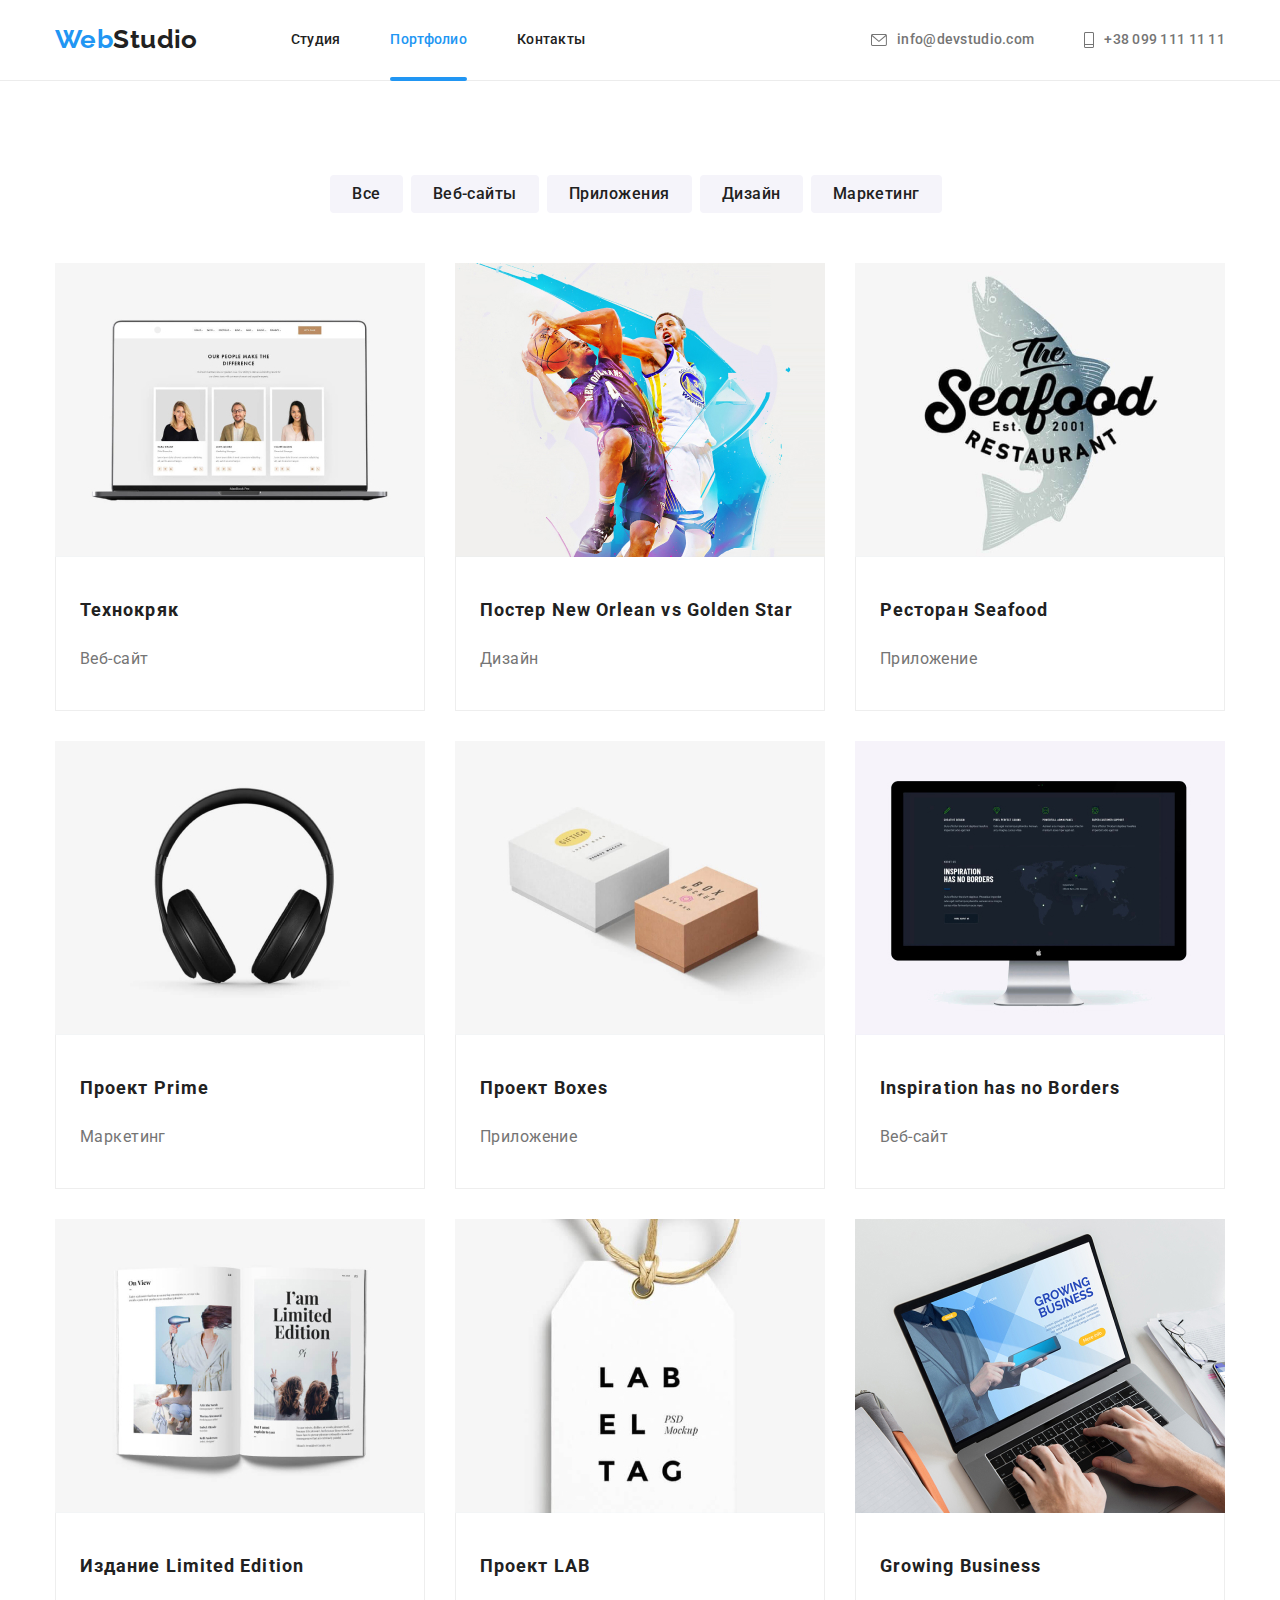
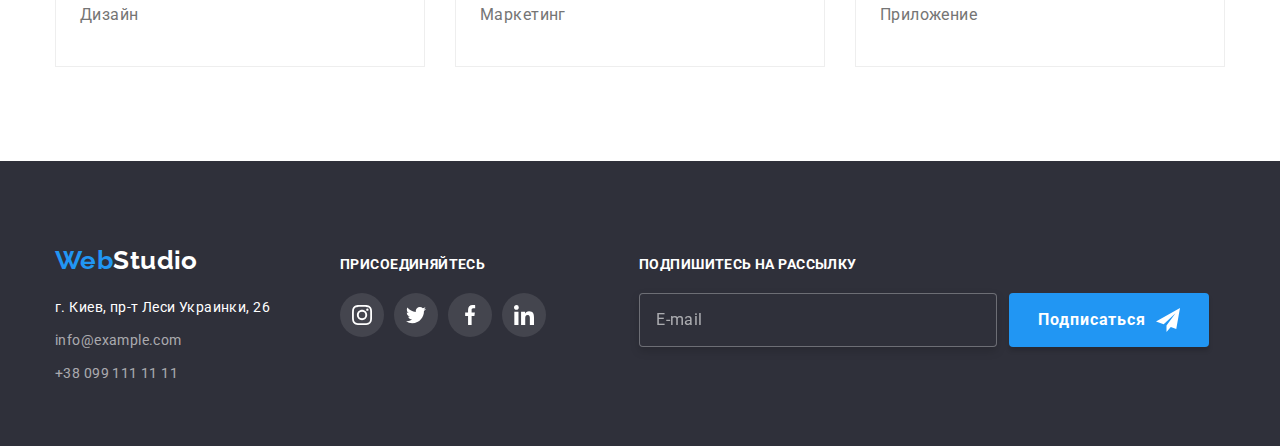
==== commit 4bd4ac82: "sass bem і головний біль" ====
--- a/portfolio.html
+++ b/portfolio.html
@@ -2,335 +2,319 @@
 <html lang="ru">
 
 <head>
-  <meta charset="UTF-8" />
-  <meta http-equiv="X-UA-Compatible" content="IE=edge" />
-  <meta name="viewport" content="width=device-width, initial-scale=1.0" />
+  <meta charset="UTF-8">
+  <meta http-equiv="X-UA-Compatible" content="IE=edge">
+  <meta name="viewport" content="width=
+     initial-scale=1.0">
   <title>Portfolio</title>
-  <!-- фонд початок -->
+  <link rel="stylesheet"
+    href="https://cdnjs.cloudflare.com/ajax/libs/modern-normalize/1.0.0/modern-normalize.min.css" />
   <link rel="preconnect" href="https://fonts.googleapis.com">
   <link rel="preconnect" href="https://fonts.gstatic.com" crossorigin>
-  <link
-    href="https://fonts.googleapis.com/css2?family=Oleo+Script&family=Raleway:wght@700&family=Roboto:wght@400;500;700;900&display=swap"
+  <link href="https://fonts.googleapis.com/css2?family=Raleway:wght@700&family=Roboto:wght@400;500;700;900&display=swap"
     rel="stylesheet">
-  <!-- фонди кінець -->
-
-  <!-- Normalize stiles початок -->
-  <link rel="stylesheet" href="https://cdn.jsdelivr.net/npm/modern-normalize@1.1.0/modern-normalize.min.css">
-  <!-- Normalize stiles кінець -->
-
-  <!-- css -->
-  <link rel="stylesheet" href="./css/styles.css">
-
+  <link rel="stylesheet" href="./css/main.min.css">
 </head>
 
-<body class="body">
-  <!--шапка-->
+<body>
+  <!--Шапка сайта-->
   <header class="page-header">
-    <div class="container page-header__wrapper">
+    <div class="page-header__wrapper container">
       <nav class="page-header__nav">
-        <a class="logo link" href=" ./index.html "><span class="logo__accent">Web</span>Studio</a>
-        <ul class="site-nav list">
+
+        <a href="./" class="logo"><span class="logo__accent">Web</span>Studio</a>
+
+        <ul class="site-nav">
           <li class="site-nav__item">
-            <a class="site-nav__link link" href=" ./index.html ">Студия</a>
-          </li>
-          <li class="site-nav__item">
-            <a class="site-nav__link link current" href=" ./portfolio.html ">Портфолио</a>
-          </li>
-          <li class="site-nav__item">
-            <a class="site-nav__link link" href=" # ">Контакты</a>
-          </li>
+            <a href="./index.html" class="site-nav__link">Студия</a>
+          </li>
+
+          <li class="site-nav__item site-nav__link"><a href="./portfolio.html"
+              class="site-nav__link--current">Портфолио</a></li>
+
+          <li class="site-nav__item"><a href="" class="site-nav__link">Контакты</a></li>
+
         </ul>
       </nav>
-      <ul class="header-links list">
-        <li class="site-nav__item">
-          <a class="header-cont__link link" href=" info@devstudio.com "><svg class="header-cont__icon" width="16px"
-              height="12px">
-              <use href="./image/icons.svg#icon-envelope-hover"></use>
-            </svg>info@devstudio.com</a>
+      <ul class="header-links">
+        <li class="header-links__item">
+          <a href="mailto:info@devstudio.com" class="header-links__link">
+            <svg class="header-links__icon" width="16px" height="12px">
+              <use href="./images/icons.svg#icon-envelope-hover"></use>
+            </svg>
+            info@devstudio.com
+          </a>
         </li>
-        <li class=" site-nav__item">
-          <a class="header-cont__link link" href=" +380961111111 "><svg class="header-cont__icon" width="10px"
-              height="16px">
-              <use href="./image/icons.svg#icon-telepfone"></use>
-            </svg> +38 096 111 11 11 </a>
+
+        <li class="header-links__item">
+          <a href="tel:+380991111111" class="header-links__link">
+            <svg class="header-links__icon" width="10" height="16">
+              <use href="./images/icons.svg#icon-telepfone"></use>
+            </svg>
+            +38 099 111 11 11
+          </a>
         </li>
       </ul>
     </div>
   </header>
 
   <main>
-    <!--portfolio-->
+    <!--Фильтр-->
     <section class="portfolio section">
       <div class="portfolio__wrapper container">
-        <h1 class=" portfolio__title visualli-hidden">Портфолио</h1>
-        <ul class="filter list">
-          <li class="filter__item"><button class="filter__button" type="button">Все</button></li>
-          <li class="filter__item"><button class="filter__button" type="button">Веб-сайты</button></li>
-          <li class="filter__item"><button class="filter__button" type="button">Приложения</button></li>
-          <li class="filter__item"><button class="filter__button" type="button">Дизайн</button></li>
-          <li class="filter__item"><button class="filter__button" type="button">Маркетинг</button></li>
+        <h1 class="portfolio__title visually-hidden">Портфолио</h1>
+
+        <ul class="filter">
+          <li><button class="filter__button" type="button">Все</button></li>
+          <li><button class="filter__button" type="button">Веб-сайты</button></li>
+          <li><button class="filter__button" type="button">Приложения</button></li>
+          <li><button class="filter__button" type="button">Дизайн</button></li>
+          <li><button class="filter__button" type="button">Маркетинг</button></li>
         </ul>
-        <!--projects portfolio-->
-        <div class="products-section container">
-          <ul class="list products-section__list ">
-            <li class="products-section__card">
-
-              <a class="products-section__link link" href="#" target="_blank" rel="noopener noreferrer"
-                aria-label="tehnokryak">
-                <div class="products-section__wrapper">
-                  <img class="products-section__img" src="./image/portfolio/img-1-technoquack.jpg"
-                    alt="компютер из изображением веб-сайта" width="370" height="294">
-                  <div class="products-section__overlay">
-                    <p class="products-section__text"> Ресурс предлагает комплексные предложения с разным уровнем
-                      функционала и сервисов. Все это позволит посетителю получить
-                      исчерпывающие сведения о компании или частном лице.
-                    </p>
-                  </div>
-                </div>
-                <div class="products__thumb">
-                  <h2 class="products-section__title">Технокряк</h2>
-                  <p class="products-section__par">Веб-сайт</p>
-                </div>
-              </a>
-            </li>
-            <li class="products-section__card">
-              <a class="products-section__link link" href="#" target="_blank" rel="noopener noreferrer"
-                aria-label="poster New Orlean vs Golden Star">
-                <div class="products-section__wrapper">
-                  <img class="products-section__img" src="./image/portfolio/img-2-new-orleans-vs-golden-star-poster.jpg"
-                    alt="баскетболисты с мячом" width="370" height="294">
-                  <div class="products-section__overlay">
-                    <p class="products-section__text"> Ресурс предлагает комплексные предложения с разным уровнем
-                      функционала и сервисов. Все это позволит посетителю получить
-                      исчерпывающие сведения о компании или частном лице.
-                    </p>
-                  </div>
-                </div>
-                <div class="products__thumb">
-                  <h2 class="products-section__title">Постер New Orlean vs Golden Star</h2>
-                  <p class="products-section__par">Дизайн</p>
-                </div>
-              </a>
-            </li>
-            <li class="products-section__card">
-              <a class="products-section__link link" href="#" target="_blank" rel="noopener noreferrer"
-                aria-label="seafood">
-                <div class="products-section__wrapper">
-                  <img src="./image/portfolio/img-3-seafood-restaurant.jpg" alt="логотип ресторана сеафуд" width="370"
-                    height="294">
-                  <div class="products-section__overlay">
-                    <p class="products-section__text"> Ресурс предлагает комплексные предложения с разным уровнем
-                      функционала и сервисов. Все это позволит посетителю получить
-                      исчерпывающие сведения о компании или частном лице.
-                    </p>
-                  </div>
-                </div>
-                <div class="products__thumb">
-                  <h2 class="products-section__title">Ресторан Seafood</h2>
-                  <p class="products-section__par">Приложение</p>
-                </div>
-              </a>
-            </li>
-
-            <li class="products-section__card">
-              <a class="products-section__link link" href="#" target="_blank" rel="noopener noreferrer"
-                aria-label="prime">
-                <div class="products-section__wrapper">
-                  <img class="products-section__img" src="./image/portfolio/img-4-prime-project.jpg"
-                    alt="ображенные наушники" width="370" height="294">
-                  <div class="products-section__overlay">
-                    <p class="products-section__text"> Ресурс предлагает комплексные предложения с разным уровнем
-                      функционала и сервисов. Все это позволит посетителю получить
-                      исчерпывающие сведения о компании или частном лице.
-                    </p>
-                  </div>
-                </div>
-                <div class="products__thumb">
-                  <h2 class="products-section__title">Проект Prime</h2>
-                  <p class="products-section__par">Маркетинг</p>
-                </div>
-              </a>
-            </li>
-            <li class="products-section__card">
-              <a class="products-section__link link" href="#" target="_blank" rel="noopener noreferrer"
-                aria-label="boxes">
-                <div class="products-section__wrapper">
-                  <img src="./image/portfolio/img-5-boxes-project.jpg" alt="коробки с надписями " width="370"
-                    height="294">
-                  <div class="products-section__overlay">
-                    <p class="products-section__text"> Ресурс предлагает комплексные предложения с разным уровнем
-                      функционала и сервисов. Все это позволит посетителю получить
-                      исчерпывающие сведения о компании или частном лице.
-                    </p>
-                  </div>
-                </div>
-                <div class="products__thumb">
-                  <h2 class="products-section__title">Проект Boxes</h2>
-                  <p class="products-section__par">Приложение</p>
-                </div>
-              </a>
-            </li>
-            <li class="products-section__card">
-              <a class="products-section__link link" href="#" target="_blank" rel="noopener noreferrer"
-                aria-label="inspirations">
-                <div class="products-section__wrapper">
-                  <img class="products-section__img" src="./image/portfolio/img-6-Inspiration-has-no-borders.jpg"
-                    alt="монитор с изображением веб сайта" width="370" height="294">
-                  <div class="products-section__overlay">
-                    <p class="products-section__text"> Ресурс предлагает комплексные предложения с разным уровнем
-                      функционала и сервисов. Все это позволит посетителю получить
-                      исчерпывающие сведения о компании или частном лице.
-                    </p>
-                  </div>
-                </div>
-                <div class="products__thumb">
-                  <h2 class="products-section__title" lang="en">Inspiration has no Borders</h2>
-                  <p class="products-section__par">Веб-сайт</p>
-                </div>
-              </a>
-            </li>
-            <li class="products-section__card">
-              <a class="products-section__link link" href="#" target="_blank" rel="noopener noreferrer"
-                aria-label="limitededition">
-                <div class="products-section__wrapper">
-                  <img src="./image/portfolio/img-7-limited-edition.jpg" alt="журнал с картинками " width="370"
-                    height="294">
-                  <div class="products-section__overlay">
-                    <p class="products-section__text"> Ресурс предлагает комплексные предложения с разным уровнем
-                      функционала и сервисов. Все это позволит посетителю получить
-                      исчерпывающие сведения о компании или частном лице.
-                    </p>
-                  </div>
-                </div>
-                <div class="products__thumb">
-                  <h2 class="products-section__title">Издание Limited Edition</h2>
-                  <p class="products-section__par">Дизайн</p>
-                </div>
-              </a>
-            </li>
-            <li class="products-section__card">
-              <a class="products-section__link link" href="#" target="_blank" rel="noopener noreferrer"
-                aria-label="lab">
-                <div class="products-section__wrapper">
-                  <img class="products-section__img" src="./image/portfolio/img-8-lab-project.jpg"
-                    alt=",бирка с натписю лаб ел таг" width="370" height="294">
-                  <div class="products-section__overlay">
-                    <p class="products-section__text"> Ресурс предлагает комплексные предложения с разным уровнем
-                      функционала и сервисов. Все это позволит посетителю получить
-                      исчерпывающие сведения о компании или частном лице.
-                    </p>
-                  </div>
-                </div>
-                <div class="products__thumb">
-                  <h2 class="products-section__title">Проект LAB</h2>
-                  <p class="products-section__par">Маркетинг</p>
-                </div>
-              </a>
-            </li>
-            <li class="products-section__card">
-              <a class="products-section__link link" href="#" target="_blank" rel="noopener noreferrer"
-                aria-label="growingbusiness">
-                <div class="products-section__wrapper">
-                  <img class="products-section__img" src="./image/portfolio/img-9-growing-business.jpg"
-                    alt="ноутбук с изображением веб-сайта растущий бизнес " width="370" height="294">
-                  <div class="products-section__overlay">
-                    <p class="products-section__text"> Ресурс предлагает комплексные предложения с разным уровнем
-                      функционала и сервисов. Все это позволит посетителю получить
-                      исчерпывающие сведения о компании или частном лице.
-                    </p>
-                  </div>
-                </div>
-                <div class="products__thumb">
-                  <h2 class="products-section__title" lang="en">Growing Business</h2>
-                  <p class="products-section__par">Приложение</p>
-                </div>
-              </a>
-            </li>
-          </ul>
-        </div>
+      </div>
+      <!--Портфолио-->
+      <div class="products-section container">
+        <ul class="products-section__list">
+
+          <li class="products-section__card">
+            <div class="products-section__wrapper">
+              <a href="" class="products-section__link">
+                <img class="products-section__img" src="./images/portfolio/img-1-technoquack.jpg" alt="Технокряк"
+                  width="370"></a>
+              <div class="products-section__overlay">
+                <p class="products-section__text">Ресурс предлагает комплексные предложения с разным
+                  уровнем функционала и сервисов. Все это позволит посетителю получить
+                  исчерпывающие сведения о компании или частном лице.</p>
+              </div>
+            </div>
+            <a href="" class="products-section__description">
+              <h2 class="products-section__title">Технокряк</h2>
+              <p class="products-section__par">Веб-сайт</p>
+            </a>
+          </li>
+
+          <li class="products-section__card">
+            <div class="products-section__wrapper">
+              <a href="" class="products-section__link">
+                <img class="products-section__img" src="./images/portfolio/img-2-new-orleans-vs-golden-star-poster.jpg"
+                  alt="Постер New Orlean vs Golden Star" width="370"></a>
+              <div class="products-section__overlay">
+                <p class="products-section__text">Ресурс предлагает комплексные предложения с разным
+                  уровнем функционала и
+                  сервисов. Все это позволит посетителю получить
+                  исчерпывающие сведения о компании или частном лице.</p>
+              </div>
+            </div>
+            <a href="" class="products-section__description">
+              <h2 class="products-section__title">Постер New Orlean vs Golden Star</h2>
+              <p class="products-section__par">Дизайн</p>
+            </a>
+          </li>
+
+
+          <li class="products-section__card">
+            <div class="products-section__wrapper">
+              <a href="" class="products-section__link">
+                <img class="products-section__img" src="./images/portfolio/img-3-seafood-restaurant.jpg"
+                  alt="Ресторан Seafood" width="370"></a>
+              <div class="products-section__overlay">
+                <p class="products-section__text">Ресурс предлагает комплексные предложения с разным
+                  уровнем функционала и
+                  сервисов. Все это позволит посетителю получить
+                  исчерпывающие сведения о компании или частном лице.</p>
+              </div>
+            </div>
+            <a href="" class="products-section__description">
+              <h2 class="products-section__title">Ресторан Seafood</h2>
+              <p class="products-section__par">Приложение</p>
+            </a>
+          </li>
+
+
+          <li class="products-section__card">
+            <div class="products-section__wrapper">
+              <a href="" class="products-section__link">
+                <img class="products-section__img" src="./images/portfolio/img-4-prime-project.jpg" alt="Проект Prime"
+                  width="370"></a>
+              <div class="products-section__overlay">
+                <p class="products-section__text">Ресурс предлагает комплексные предложения с разным
+                  уровнем функционала и
+                  сервисов. Все это позволит посетителю получить
+                  исчерпывающие сведения о компании или частном лице.</p>
+              </div>
+            </div>
+            <a href="" class="products-section__description">
+              <h2 class="products-section__title">Проект Prime</h2>
+              <p class="products-section__par">Маркетинг</p>
+            </a>
+          </li>
+
+
+          <li class="products-section__card">
+            <div class="products-section__wrapper">
+              <a href="" class="products-section__link">
+                <img class="products-section__img" src="./images/portfolio/img-5-boxes-project.jpg" alt="Проект Boxes"
+                  width="370"></a>
+              <div class="products-section__overlay">
+                <p class="products-section__text">Ресурс предлагает комплексные предложения с разным
+                  уровнем функционала и
+                  сервисов. Все это позволит посетителю получить
+                  исчерпывающие сведения о компании или частном лице.</p>
+              </div>
+            </div>
+            <a href="" class="products-section__description">
+              <h2 class="products-section__title">Проект Boxes</h2>
+              <p class="products-section__par">Приложение</p>
+            </a>
+          </li>
+
+
+          <li class="products-section__card">
+            <div class="products-section__wrapper">
+              <a href="" class="products-section__link">
+                <img class="products-section__img" src="./images/portfolio/img-6-Inspiration-has-no-borders.jpg"
+                  alt="Inspiration has no Borders" width="370"></a>
+              <div class="products-section__overlay">
+                <p class="products-section__text">Ресурс предлагает комплексные предложения с разным
+                  уровнем функционала и
+                  сервисов. Все это позволит посетителю получить
+                  исчерпывающие сведения о компании или частном лице.</p>
+              </div>
+            </div>
+            <a href="" class="products-section__description">
+              <h2 class="products-section__title">Inspiration has no Borders</h2>
+              <p class="products-section__par">Веб-сайт</p>
+            </a>
+          </li>
+
+
+          <li class="products-section__card">
+            <div class="products-section__wrapper">
+              <a href="" class="products-section__link">
+                <img class="products-section__img" src="./images/portfolio/img-7-limited-edition.jpg"
+                  alt="Издание Limited Edition" width="370"></a>
+              <div class="products-section__overlay">
+                <p class="products-section__text">Ресурс предлагает комплексные предложения с разным
+                  уровнем функционала и
+                  сервисов. Все это позволит посетителю получить
+                  исчерпывающие сведения о компании или частном лице.</p>
+              </div>
+            </div>
+            <a href="" class="products-section__description">
+              <h2 class="products-section__title">Издание Limited Edition</h2>
+              <p class="products-section__par">Дизайн</p>
+            </a>
+          </li>
+
+
+          <li class="products-section__card">
+            <div class="products-section__wrapper">
+              <a href="" class="products-section__link">
+                <img class="products-section__img" src="./images/portfolio/img-8-lab-project.jpg" alt="Проект LAB"
+                  width="370"></a>
+              <div class="products-section__overlay">
+                <p class="products-section__text">Ресурс предлагает комплексные предложения с разным
+                  уровнем функционала и
+                  сервисов. Все это позволит посетителю получить
+                  исчерпывающие сведения о компании или частном лице.</p>
+              </div>
+            </div>
+            <a href="" class="products-section__description">
+              <h2 class="products-section__title">Проект LAB</h2>
+              <p class="products-section__par">Маркетинг</p>
+            </a>
+          </li>
+
+
+          <li class="products-section__card">
+            <div class="products-section__wrapper">
+              <a href="" class="products-section__link">
+                <img class="products-section__img" src="./images/portfolio/img-9-growing-business.jpg"
+                  alt="Growing Business" width="370"></a>
+              <div class="products-section__overlay">
+                <p class="products-section__text">Ресурс предлагает комплексные предложения с разным
+                  уровнем функционала и
+                  сервисов. Все это позволит посетителю получить
+                  исчерпывающие сведения о компании или частном лице.</p>
+              </div>
+            </div>
+            <a href="" class="products-section__description">
+              <h2 class="products-section__title">Growing Business</h2>
+              <p class="products-section__par">Приложение</p>
+            </a>
+          </li>
+
+        </ul>
       </div>
     </section>
   </main>
-  <!--підвал-->
+  <!--Футер-->
   <footer class="footer">
-    <div class=" footer__wrapper container ">
+    <div class="footer__wrapper container">
+
       <div class="footer-contacts">
-        <a href="./index.html" class="footer__logo link"><span class="logo__accent">Web</span>Studio</a>
+        <a href="./" class="logo footer__logo"><span class="logo__accent">Web</span>Studio</a>
         <address>
-          <ul class="footer-contacts__list list">
-
-            <li class="footer__item ">
-              <a class="footer-contacts__adress link" href="https://bit.ly/3pXMvUd" target="_blank"
-                rel="noopener noreferrer">г.
-                Киев, пр-т Леси Украинки, 26</a>
-            </li>
-
-            <li class="footer__item ">
-              <a class="footer-contacts__link link" href="mailto:info@devstudio.com">info@example.com</a>
-            </li>
-
-            <li class="footer__item">
-              <a class="footer-contacts__link link" href="tel:+380961111111">+38 096 111 11 11</a>
-            </li>
-
+          <ul class="footer-contacts__list">
+            <li><a class="footer-contacts__adress" href="">г. Киев, пр-т Леси Украинки, 26</a></li>
+            <li><a class="footer-contacts__link" href="mailto:info@example.com">info@example.com</a></li>
+            <li><a class="footer-contacts__link" href="tel:+380991111111">+38 099 111 11 11</a></li>
           </ul>
         </address>
       </div>
-      <!-- ============== підвал соц мережі====================== -->
-
+
+      <!--Футер ссылки соцсетей-->
       <div class="join">
-        <h2 class="join__title">присоединяйтесь</h2>
-        <ul class="soclinks-list list">
+        <p class="join__title">присоединяйтесь</p>
+
+        <ul class="soclinks-list">
           <li class="soclinks-list__item">
-            <a class="soclinks-list__link" href="" aria-label="icon-instagram">
+            <a href="" class="soclinks-list__link soclinks-list__link--invers">
               <svg class="soclinks-list__icon" width="20px" height="20px">
-                <use href="./image/icons.svg#icon-instagram"></use>
+                <use href="./images/icons.svg#icon-instagram"></use>
               </svg>
             </a>
           </li>
           <li class="soclinks-list__item">
-            <a class="soclinks-list__link" href="" aria-label="icon-twitter">
+            <a href="" class="soclinks-list__link soclinks-list__link--invers">
               <svg class="soclinks-list__icon" width="20px" height="20px">
-                <use href="./image/icons.svg#icon-twitter"></use>
+                <use href="./images/icons.svg#icon-twitter"></use>
               </svg>
             </a>
           </li>
           <li class="soclinks-list__item">
-            <a class="soclinks-list__link" href="" aria-label="icon-facebook">
+            <a href="" class="soclinks-list__link soclinks-list__link--invers">
               <svg class="soclinks-list__icon" width="20px" height="20px">
-                <use href="./image/icons.svg#icon-facebook"></use>
+                <use href="./images/icons.svg#icon-facebook"></use>
               </svg>
             </a>
           </li>
           <li class="soclinks-list__item">
-            <a class="soclinks-list__link" href="" aria-label="icon-linkedin">
+            <a href="" class="soclinks-list__link soclinks-list__link--invers">
               <svg class="soclinks-list__icon" width="20px" height="20px">
-                <use href="./image/icons.svg#icon-linkedin"></use>
+                <use href="./images/icons.svg#icon-linkedin"></use>
               </svg>
             </a>
           </li>
         </ul>
       </div>
-      <!-- ======форма підписки====== -->
+
       <div class="subscribe-form">
-        <strong class="subscribe-form__text">Подпишитесь на рассылку</strong>
-        <form class="subscribe-form__field">
+        <p class="subscribe-form__text">Подпишитесь на рассылку</p>
+        <form class="subscribe-form__field" autocomplete="off" novalidate>
           <label class="subscribe-form__lable">
-            <input class="subscribe-form__input" type="email" name="user-email" placeholder="E-mail" required />
+            <input class="subscribe-form__input" type="email" name="email" placeholder="E-mail">
           </label>
-          <button class="subscribe-form__button" type="submit">
-            <span class="subscribe-form__button-text">
-              Подписаться
-            </span>
-            <svg class="subscribe-form__send" width="24" height="24">
-              <use href="./image/icons.svg#icon-send"></use>
+          <button class="subscribe-form__button" type="submit"> Подписаться
+            <svg class="subscribe-form__send" width="24px" height="24px">
+              <use href="./images/icons.svg#icon-send"></use>
             </svg>
           </button>
         </form>
       </div>
+
     </div>
   </footer>
-
 </body>
 
 </html>--- a/css/main.min.css
+++ b/css/main.min.css
@@ -0,0 +1,921 @@
+.visually-hidden {
+	position: absolute;
+	width: 1px;
+	height: 1px;
+	margin: -1px;
+	border: 0;
+	padding: 0;
+	white-space: nowrap;
+	-webkit-clip-path: inset(100%);
+	clip-path: inset(100%);
+	clip: rect(0 0 0 0);
+	overflow: hidden;
+}
+.footer-contacts__list,
+.team__list,
+.clients__list,
+.site-nav,
+.example__list,
+.header-links,
+.products-section__list,
+.soclinks-list,
+.filter {
+	list-style: none;
+	margin: 0;
+	padding: 0;
+}
+.footer-contacts__adress,
+.footer-contacts__link,
+.footer-contacts__list,
+.site-nav__link,
+.site-nav__link--current,
+.header-links__link,
+.products-section__description,
+.logo {
+	text-decoration: none;
+	font-style: normal;
+	margin: 0;
+	padding: 0;
+}
+.team__text,
+.team__subtitle,
+.team__title,
+.clients__title,
+.example__text,
+.example__title,
+.feature__text,
+.feature__subtitle,
+.modal__feedtext {
+	margin-top: 0;
+	margin-bottom: 0;
+}
+.example__text,
+.feature__icon,
+.subscribe-form__button,
+.soclinks-list__icon,
+.soclinks-list__link,
+.soclinks-list,
+.modal-form__accepting,
+.modal-form__submit,
+.modal__button {
+	display: -webkit-box;
+	display: -ms-flexbox;
+	display: flex;
+	-webkit-box-pack: center;
+	-ms-flex-pack: center;
+	justify-content: center;
+	-webkit-box-align: center;
+	-ms-flex-align: center;
+	align-items: center;
+}
+img {
+	display: block;
+	max-width: 100%;
+	height: auto;
+}
+body {
+	color: #212121;
+	font-family: "Roboto", sans-serif;
+	background-color: #fff;
+	font-size: 14px;
+	letter-spacing: 0.03em;
+}
+.container {
+	width: 1200px;
+	margin-left: auto;
+	margin-right: auto;
+	padding-left: 15px;
+	padding-right: 15px;
+}
+.section {
+	padding-top: 94px;
+	padding-bottom: 94px;
+}
+.logo {
+	display: -webkit-box;
+	display: -ms-flexbox;
+	display: flex;
+	-webkit-box-align: center;
+	-ms-flex-align: center;
+	align-items: center;
+	padding-top: 24px;
+	padding-bottom: 25px;
+	color: #212121;
+	font-family: "Raleway", sans-serif;
+	font-weight: 700;
+	font-size: 26px;
+	line-height: 1.19;
+}
+.footer__logo {
+	color: #fff;
+	padding-bottom: 0;
+}
+.logo__accent {
+	color: #2196f3;
+}
+.backdrop {
+	position: fixed;
+	top: 0;
+	right: 0;
+	left: 0;
+	width: 100%;
+	height: 100%;
+	margin-left: auto;
+	margin-right: auto;
+	background: rgba(0, 0, 0, 0.2);
+	opacity: 1;
+	-webkit-transition: opacity 250ms cubic-bezier(0.4, 0, 0.2, 1);
+	transition: opacity 250ms cubic-bezier(0.4, 0, 0.2, 1);
+}
+.modal {
+	padding: 40px;
+	position: absolute;
+	top: 50%;
+	left: 50%;
+	min-width: 528px;
+	min-height: 581px;
+	background: #fff;
+	-webkit-box-shadow: 0px 1px 3px rgba(0, 0, 0, 0.12), 0px 1px 1px rgba(0, 0, 0, 0.14), 0px 2px 1px rgba(0, 0, 0, 0.2);
+	box-shadow: 0px 1px 3px rgba(0, 0, 0, 0.12), 0px 1px 1px rgba(0, 0, 0, 0.14), 0px 2px 1px rgba(0, 0, 0, 0.2);
+	border-radius: 4px;
+	-webkit-transform: translate(-50%, -50%) scale(1);
+	transform: translate(-50%, -50%) scale(1);
+	-webkit-transition: -webkit-transform 250ms cubic-bezier(0.4, 0, 0.2, 1);
+	transition: -webkit-transform 250ms cubic-bezier(0.4, 0, 0.2, 1);
+	transition: transform 250ms cubic-bezier(0.4, 0, 0.2, 1);
+	transition: transform 250ms cubic-bezier(0.4, 0, 0.2, 1), -webkit-transform 250ms cubic-bezier(0.4, 0, 0.2, 1);
+}
+.modal__button {
+	position: absolute;
+	top: 8px;
+	right: 8px;
+	width: 30px;
+	height: 30px;
+	border: 1px solid rgba(0, 0, 0, 0.1);
+	border-radius: 50%;
+	background: rgba(0, 0, 0, 0);
+	cursor: pointer;
+}
+.modal__button:focus .modal__close {
+	fill: #2196f3;
+}
+.modal__close {
+	-webkit-transition: fill 250ms cubic-bezier(0.4, 0, 0.2, 1);
+	transition: fill 250ms cubic-bezier(0.4, 0, 0.2, 1);
+}
+.backdrop.is-hidden {
+	opacity: 0;
+	pointer-events: none;
+}
+.backdrop.is-hidden .modal {
+	-webkit-transform: translate(-50%, -50%) scale(0.9);
+	transform: translate(-50%, -50%) scale(0.9);
+}
+.modal__feedtext {
+	margin-bottom: 12px;
+	font-weight: 700;
+	font-size: 20px;
+	line-height: 1.15;
+	text-align: center;
+	color: #212121;
+}
+.modal-form__label {
+	display: -webkit-box;
+	display: -ms-flexbox;
+	display: flex;
+	-webkit-box-orient: vertical;
+	-webkit-box-direction: normal;
+	-ms-flex-direction: column;
+	flex-direction: column;
+	margin-bottom: 10px;
+	font-size: 12px;
+	line-height: 14px;
+	letter-spacing: 0.01em;
+	color: #757575;
+	position: relative;
+}
+.modal-form__label:focus-within > .modal-form__icon {
+	fill: #2196f3;
+}
+.modal-form__label .modal-form__input:focus {
+	border-color: #2196f3;
+}
+.modal-form__label textarea {
+	width: 100%;
+	min-height: 120px;
+	resize: none;
+	margin-top: 4px;
+	border: 1px solid rgba(33, 33, 33, 0.2);
+	border-radius: 4px;
+	padding: 12px 16px;
+	margin-bottom: 20px;
+	outline: rgba(0, 0, 0, 0);
+	-webkit-transition: border-color 250ms cubic-bezier(0.4, 0, 0.2, 1);
+	transition: border-color 250ms cubic-bezier(0.4, 0, 0.2, 1);
+}
+.modal-form__label textarea::-webkit-input-placeholder {
+	font-size: 12px;
+	line-height: 1.17px;
+	letter-spacing: 0.01em;
+	color: rgba(117, 117, 117, 0.5);
+}
+.modal-form__label textarea::-moz-placeholder {
+	font-size: 12px;
+	line-height: 1.17px;
+	letter-spacing: 0.01em;
+	color: rgba(117, 117, 117, 0.5);
+}
+.modal-form__label textarea:-ms-input-placeholder {
+	font-size: 12px;
+	line-height: 1.17px;
+	letter-spacing: 0.01em;
+	color: rgba(117, 117, 117, 0.5);
+}
+.modal-form__label textarea::-ms-input-placeholder {
+	font-size: 12px;
+	line-height: 1.17px;
+	letter-spacing: 0.01em;
+	color: rgba(117, 117, 117, 0.5);
+}
+.modal-form__label textarea::placeholder {
+	font-size: 12px;
+	line-height: 1.17px;
+	letter-spacing: 0.01em;
+	color: rgba(117, 117, 117, 0.5);
+}
+.modal-form__terms {
+	font-family: inherit;
+	line-height: 1.71;
+	color: #757575;
+	color: #2196f3;
+	text-decoration: underline;
+}
+.modal-form__submit {
+	min-width: 200px;
+	height: 100%;
+	padding: 10px 55px;
+	margin-left: auto;
+	margin-right: auto;
+	margin-top: 30px;
+	font-family: inherit;
+	font-weight: 700;
+	font-size: 16px;
+	line-height: 1.88;
+	letter-spacing: 0.06em;
+	color: #fff;
+	background: #2196f3;
+	-webkit-box-shadow: 0px 4px 4px rgba(0, 0, 0, 0.15);
+	box-shadow: 0px 4px 4px rgba(0, 0, 0, 0.15);
+	border-radius: 4px;
+	border-color: rgba(0, 0, 0, 0);
+	-webkit-transition: background-color 250ms cubic-bezier(0.4, 0, 0.2, 1), color 250ms cubic-bezier(0.4, 0, 0.2, 1);
+	transition: background-color 250ms cubic-bezier(0.4, 0, 0.2, 1), color 250ms cubic-bezier(0.4, 0, 0.2, 1);
+}
+.modal-form__submit:hover,
+.modal-form__submit:focus {
+	color: #fff;
+	background-color: #2196f3;
+	cursor: pointer;
+}
+.modal-form__accepting {
+	font-family: inherit;
+	line-height: 1.71;
+	color: #757575;
+}
+.modal-form__checkbox {
+	position: absolute;
+	width: 1px;
+	height: 1px;
+	margin: -1px;
+	border: 0;
+	padding: 0;
+	white-space: nowrap;
+	-webkit-clip-path: inset(100%);
+	clip-path: inset(100%);
+	clip: rect(0 0 0 0);
+	overflow: hidden;
+}
+.modal-form__checkbox:checked + .modal-form__check {
+	background-color: #2196f3;
+	border-color: #2196f3;
+}
+.modal-form__check {
+	position: absolute;
+	left: 51.5px;
+	background-origin: border-box;
+	-webkit-transition: background-color 250ms cubic-bezier(0.4, 0, 0.2, 1),
+		border-color 250ms cubic-bezier(0.4, 0, 0.2, 1);
+	transition: background-color 250ms cubic-bezier(0.4, 0, 0.2, 1), border-color 250ms cubic-bezier(0.4, 0, 0.2, 1);
+}
+.modal-form__box {
+	display: inline-block;
+	width: 16px;
+	height: 15px;
+	border: 2px solid #212121;
+	margin-right: 8px;
+}
+.modal-form__input {
+	width: 448px;
+	min-height: 40px;
+	border: 1px solid rgba(33, 33, 33, 0.2);
+	border-radius: 4px;
+	margin-top: 4px;
+	padding-top: 12px;
+	padding-bottom: 12px;
+	padding-left: 42px;
+	outline: rgba(0, 0, 0, 0);
+	-webkit-transition: border-color 250ms cubic-bezier(0.4, 0, 0.2, 1);
+	transition: border-color 250ms cubic-bezier(0.4, 0, 0.2, 1);
+}
+.modal-form__icon {
+	position: absolute;
+	top: 15px;
+	left: 12px;
+	-webkit-transition: fill 250ms cubic-bezier(0.4, 0, 0.2, 1);
+	transition: fill 250ms cubic-bezier(0.4, 0, 0.2, 1);
+}
+.modal-form__label textarea:focus {
+	border-color: #2196f3;
+}
+.filter {
+	display: -webkit-box;
+	display: -ms-flexbox;
+	display: flex;
+	margin-bottom: 50px;
+	-webkit-box-pack: center;
+	-ms-flex-pack: center;
+	justify-content: center;
+}
+.filter__button {
+	display: inline-block;
+	padding: 6px 22px;
+	margin-right: 8px;
+	border: none;
+	border-radius: 4px;
+	color: #212121;
+	background-color: #f5f4fa;
+	border-color: #f5f4fa;
+	font-family: "Roboto", sans-serif;
+	font-weight: 500;
+	font-size: 16px;
+	line-height: 1.63;
+	letter-spacing: 0.03em;
+	text-align: center;
+	-webkit-transition: color 250ms cubic-bezier(0.4, 0, 0.2, 1), background-color 250ms cubic-bezier(0.4, 0, 0.2, 1),
+		-webkit-box-shadow 250ms cubic-bezier(0.4, 0, 0.2, 1);
+	transition: color 250ms cubic-bezier(0.4, 0, 0.2, 1), background-color 250ms cubic-bezier(0.4, 0, 0.2, 1),
+		-webkit-box-shadow 250ms cubic-bezier(0.4, 0, 0.2, 1);
+	transition: color 250ms cubic-bezier(0.4, 0, 0.2, 1), background-color 250ms cubic-bezier(0.4, 0, 0.2, 1),
+		box-shadow 250ms cubic-bezier(0.4, 0, 0.2, 1);
+	transition: color 250ms cubic-bezier(0.4, 0, 0.2, 1), background-color 250ms cubic-bezier(0.4, 0, 0.2, 1),
+		box-shadow 250ms cubic-bezier(0.4, 0, 0.2, 1), -webkit-box-shadow 250ms cubic-bezier(0.4, 0, 0.2, 1);
+	cursor: pointer;
+}
+.filter__button:hover,
+.filter__button:focus {
+	color: #fff;
+	background-color: #2196f3;
+	-webkit-box-shadow: 0px 3px 1px rgba(0, 0, 0, 0.1), 0px 1px 2px rgba(0, 0, 0, 0.08), 0px 2px 2px rgba(0, 0, 0, 0.12);
+	box-shadow: 0px 3px 1px rgba(0, 0, 0, 0.1), 0px 1px 2px rgba(0, 0, 0, 0.08), 0px 2px 2px rgba(0, 0, 0, 0.12);
+}
+.soclinks-list__link {
+	width: 44px;
+	height: 44px;
+	border: 0;
+	border-radius: 50%;
+	color: #afb1b8;
+	-webkit-transition: background-color 250ms cubic-bezier(0.4, 0, 0.2, 1), color 250ms cubic-bezier(0.4, 0, 0.2, 1);
+	transition: background-color 250ms cubic-bezier(0.4, 0, 0.2, 1), color 250ms cubic-bezier(0.4, 0, 0.2, 1);
+}
+.soclinks-list__link:hover,
+.soclinks-list__link:focus {
+	background-color: #2196f3;
+	color: #fff;
+}
+.soclinks-list__link--invers {
+	color: #fff;
+	background: rgba(255, 255, 255, 0.1);
+}
+.soclinks-list__icon {
+	fill: currentColor;
+}
+.soclinks-list__item:not(:last-child) {
+	margin-right: 10px;
+}
+.products-section__par {
+	color: #757575;
+	font-size: 16px;
+	line-height: 1.88;
+}
+.products-section__title {
+	margin-bottom: 4px;
+	color: #212121;
+	font-weight: 700;
+	font-size: 18px;
+	line-height: 2;
+	letter-spacing: 0.06em;
+}
+.products-section__list {
+	display: -webkit-box;
+	display: -ms-flexbox;
+	display: flex;
+	-ms-flex-wrap: wrap;
+	flex-wrap: wrap;
+	padding: 0;
+	gap: 30px;
+}
+.products-section__card {
+	width: calc((100% - 60px) / 3);
+}
+.products-section__card:hover .products-section__overlay {
+	-webkit-transform: translateY(0);
+	transform: translateY(0);
+}
+.products-section__description {
+	display: block;
+	padding-left: 24px;
+	padding-top: 20px;
+	padding-bottom: 20px;
+	border-bottom: 1px solid #eee;
+	border-left: 1px solid #eee;
+	border-right: 1px solid #eee;
+	-webkit-transition: -webkit-box-shadow 250ms cubic-bezier(0.4, 0, 0.2, 1);
+	transition: -webkit-box-shadow 250ms cubic-bezier(0.4, 0, 0.2, 1);
+	transition: box-shadow 250ms cubic-bezier(0.4, 0, 0.2, 1);
+	transition: box-shadow 250ms cubic-bezier(0.4, 0, 0.2, 1), -webkit-box-shadow 250ms cubic-bezier(0.4, 0, 0.2, 1);
+}
+.products-section__description:hover,
+.products-section__description:focus {
+	-webkit-box-shadow: 0px 1px 1px rgba(0, 0, 0, 0.12), 0px 4px 4px rgba(0, 0, 0, 0.06), 1px 4px 6px rgba(0, 0, 0, 0.16);
+	box-shadow: 0px 1px 1px rgba(0, 0, 0, 0.12), 0px 4px 4px rgba(0, 0, 0, 0.06), 1px 4px 6px rgba(0, 0, 0, 0.16);
+}
+.products-section__link {
+	display: block;
+}
+.products-section__wrapper {
+	position: relative;
+	overflow: hidden;
+}
+.products-section__text {
+	font-size: 18px;
+	line-height: 1.56;
+	color: #fff;
+}
+.products-section__overlay {
+	position: absolute;
+	width: 100%;
+	height: 100%;
+	top: 0;
+	padding: 63px 24px;
+	background: rgba(33, 150, 243, 0.9);
+	-webkit-transform: translateY(100%);
+	transform: translateY(100%);
+	-webkit-transition: -webkit-transform 250ms cubic-bezier(0.4, 0, 0.2, 1);
+	transition: -webkit-transform 250ms cubic-bezier(0.4, 0, 0.2, 1);
+	transition: transform 250ms cubic-bezier(0.4, 0, 0.2, 1);
+	transition: transform 250ms cubic-bezier(0.4, 0, 0.2, 1), -webkit-transform 250ms cubic-bezier(0.4, 0, 0.2, 1);
+}
+.subscribe-form__field {
+	display: -webkit-box;
+	display: -ms-flexbox;
+	display: flex;
+}
+.subscribe-form__text {
+	margin-bottom: 20px;
+	font-weight: 700;
+	font-size: 14px;
+	line-height: 1.14;
+	text-transform: uppercase;
+	color: #fff;
+}
+.subscribe-form__lable {
+	display: -webkit-box;
+	display: -ms-flexbox;
+	display: flex;
+}
+.subscribe-form__input {
+	width: 358px;
+	font-family: inherit;
+	padding-top: 15px;
+	padding-bottom: 15px;
+	padding-left: 16px;
+	background-color: #2f303a;
+	color: rgba(255, 255, 255, 0.6);
+	border: 1px solid rgba(255, 255, 255, 0.3);
+	-webkit-filter: drop-shadow(0px 4px 4px rgba(0, 0, 0, 0.15));
+	filter: drop-shadow(0px 4px 4px rgba(0, 0, 0, 0.15));
+	border-radius: 4px;
+}
+.subscribe-form__input::-webkit-input-placeholder {
+	font-size: 16px;
+	line-height: 1.25;
+	letter-spacing: 0.03em;
+	color: rgba(255, 255, 255, 0.6);
+}
+.subscribe-form__input::-moz-placeholder {
+	font-size: 16px;
+	line-height: 1.25;
+	letter-spacing: 0.03em;
+	color: rgba(255, 255, 255, 0.6);
+}
+.subscribe-form__input:-ms-input-placeholder {
+	font-size: 16px;
+	line-height: 1.25;
+	letter-spacing: 0.03em;
+	color: rgba(255, 255, 255, 0.6);
+}
+.subscribe-form__input::-ms-input-placeholder {
+	font-size: 16px;
+	line-height: 1.25;
+	letter-spacing: 0.03em;
+	color: rgba(255, 255, 255, 0.6);
+}
+.subscribe-form__input::placeholder {
+	font-size: 16px;
+	line-height: 1.25;
+	letter-spacing: 0.03em;
+	color: rgba(255, 255, 255, 0.6);
+}
+.subscribe-form__button {
+	min-width: 200px;
+	height: 100%;
+	padding-top: 10px;
+	padding-bottom: 10px;
+	margin-left: 12px;
+	font-family: inherit;
+	font-weight: 700;
+	font-size: 16px;
+	line-height: 1.88;
+	letter-spacing: 0.06em;
+	color: #fff;
+	background: #2196f3;
+	-webkit-box-shadow: 0px 4px 4px rgba(0, 0, 0, 0.15);
+	box-shadow: 0px 4px 4px rgba(0, 0, 0, 0.15);
+	border-radius: 4px;
+	border-color: rgba(0, 0, 0, 0);
+	-webkit-transition: background-color 250ms cubic-bezier(0.4, 0, 0.2, 1), color 250ms cubic-bezier(0.4, 0, 0.2, 1);
+	transition: background-color 250ms cubic-bezier(0.4, 0, 0.2, 1), color 250ms cubic-bezier(0.4, 0, 0.2, 1);
+}
+.subscribe-form__button:hover,
+.subscribe-form__button:focus {
+	color: #fff;
+	background-color: #2196f3;
+	cursor: pointer;
+}
+.subscribe-form__send {
+	margin-left: 10px;
+}
+.page-header {
+	display: -webkit-box;
+	display: -ms-flexbox;
+	display: flex;
+	border-bottom: 1px solid #ececec;
+}
+.page-header__wrapper {
+	display: -webkit-box;
+	display: -ms-flexbox;
+	display: flex;
+	-webkit-box-pack: justify;
+	-ms-flex-pack: justify;
+	justify-content: space-between;
+}
+.page-header__nav {
+	display: -webkit-box;
+	display: -ms-flexbox;
+	display: flex;
+	gap: 93px;
+}
+.header-links {
+	display: -webkit-box;
+	display: -ms-flexbox;
+	display: flex;
+	padding-right: 0;
+	padding-left: 0;
+	margin-left: auto;
+	-webkit-box-align: center;
+	-ms-flex-align: center;
+	align-items: center;
+}
+.header-links__link {
+	display: -webkit-box;
+	display: -ms-flexbox;
+	display: flex;
+	padding-top: 32px;
+	padding-bottom: 32px;
+	-webkit-box-align: center;
+	-ms-flex-align: center;
+	align-items: center;
+	color: #757575;
+	font-weight: 500;
+	line-height: 1.14;
+	letter-spacing: 0.02em;
+	-webkit-transition: color 250ms cubic-bezier(0.4, 0, 0.2, 1), fill 250ms cubic-bezier(0.4, 0, 0.2, 1);
+	transition: color 250ms cubic-bezier(0.4, 0, 0.2, 1), fill 250ms cubic-bezier(0.4, 0, 0.2, 1);
+}
+.header-links__link:hover,
+.header-links__link:focus {
+	color: #2196f3;
+	fill: #2196f3;
+}
+.header-links__item + .header-links__item {
+	margin-left: 50px;
+}
+.header-links__icon {
+	margin-right: 10px;
+	fill: currentColor;
+}
+.feature__list {
+	display: -webkit-box;
+	display: -ms-flexbox;
+	display: flex;
+	gap: 30px;
+	list-style: none;
+}
+.feature__subtitle {
+	margin-bottom: 10px;
+	font-weight: 700;
+	font-size: 14px;
+	line-height: 1.14;
+	letter-spacing: 0.03em;
+	text-transform: uppercase;
+	color: #212121;
+}
+.feature__icon {
+	min-height: 120px;
+	border-radius: 4px;
+	margin-bottom: 30px;
+	background-color: #f5f4fa;
+}
+.feature__text {
+	line-height: 1.71;
+	color: #757575;
+}
+.hero {
+	background-color: #2f303a;
+	text-align: center;
+	padding-top: 200px;
+	padding-bottom: 200px;
+}
+.hero__title {
+	margin-bottom: 30px;
+	max-width: 696px;
+	color: #fff;
+	font-weight: 900;
+	font-size: 44px;
+	line-height: 1.36;
+	letter-spacing: 0.06em;
+	text-transform: uppercase;
+}
+.overlay {
+	max-width: 1600px;
+	height: 600px;
+	margin-left: auto;
+	margin-right: auto;
+	background-image: -webkit-gradient(
+			linear,
+			left top,
+			right top,
+			from(rgba(47, 48, 58, 0.4)),
+			to(rgba(47, 48, 58, 0.4))
+		),
+		url(../images/gradientp.png);
+	background-image: linear-gradient(to right, rgba(47, 48, 58, 0.4), rgba(47, 48, 58, 0.4)),
+		url(../images/gradientp.png);
+}
+.hero__button {
+	display: inline-block;
+	padding: 10px 32px;
+	color: #fff;
+	background-color: #2196f3;
+	border-color: #2196f3;
+	border-radius: 4px;
+	font-family: inherit;
+	font-weight: 700;
+	font-size: 16px;
+	line-height: 1.88;
+	letter-spacing: 0.06em;
+}
+.hero__button:hover,
+.hero__button:focus {
+	color: #fff;
+	background-color: #2196f3;
+	cursor: pointer;
+}
+.example {
+	padding-top: 0px;
+}
+.example__title {
+	margin-bottom: 50px;
+	font-weight: 700;
+	font-size: 36px;
+	line-height: 1.17;
+	letter-spacing: 0.03em;
+	text-align: center;
+}
+.example__list {
+	display: -webkit-box;
+	display: -ms-flexbox;
+	display: flex;
+	gap: 30px;
+}
+.example__text {
+	position: absolute;
+	bottom: 0;
+	width: 100%;
+	height: 70px;
+	font-weight: 700;
+	line-height: 1.14;
+	text-transform: uppercase;
+	color: #fff;
+}
+.example__thumb::before {
+	content: "";
+	width: 100%;
+	height: 70px;
+	display: block;
+	position: absolute;
+	bottom: 0;
+	left: 0;
+	right: 0;
+	background: rgba(47, 48, 58, 0.8);
+}
+.example__item {
+	position: relative;
+}
+.site-nav {
+	display: -webkit-box;
+	display: -ms-flexbox;
+	display: flex;
+	padding-left: 0;
+}
+.site-nav__item {
+	margin-right: 50px;
+	position: relative;
+}
+.site-nav__item:last-child {
+	margin-right: 0;
+}
+.site-nav__link {
+	display: block;
+	padding-top: 32px;
+	padding-bottom: 32px;
+	color: #212121;
+	font-weight: 500;
+	line-height: 1.14;
+	letter-spacing: 0.02em;
+	-webkit-transition: color 250ms cubic-bezier(0.4, 0, 0.2, 1);
+	transition: color 250ms cubic-bezier(0.4, 0, 0.2, 1);
+}
+.site-nav__link:hover,
+.site-nav__link:focus {
+	color: #2196f3;
+}
+.site-nav__link--current {
+	color: #2196f3;
+}
+.site-nav__link--current::after {
+	position: absolute;
+	display: block;
+	content: "";
+	bottom: -1px;
+	left: 0;
+	height: 4px;
+	width: 100%;
+	background-color: #2196f3;
+	border-radius: 2px;
+}
+.clients__title {
+	margin-bottom: 50px;
+	font-weight: 700;
+	font-size: 36px;
+	line-height: 1.17;
+	text-align: center;
+	color: #212121;
+}
+.clients__list {
+	display: -webkit-box;
+	display: -ms-flexbox;
+	display: flex;
+	gap: 30px;
+}
+.clients__link {
+	display: -webkit-box;
+	display: -ms-flexbox;
+	display: flex;
+	width: 170px;
+	height: 92px;
+	border-radius: 4px;
+	border: 1px solid #afb1b8;
+	-webkit-box-align: center;
+	-ms-flex-align: center;
+	align-items: center;
+	-webkit-box-pack: center;
+	-ms-flex-pack: center;
+	justify-content: center;
+	color: #afb1b8;
+	border-color: #afb1b8;
+	-webkit-transition: color 250ms cubic-bezier(0.4, 0, 0.2, 1), border-color 250ms cubic-bezier(0.4, 0, 0.2, 1);
+	transition: color 250ms cubic-bezier(0.4, 0, 0.2, 1), border-color 250ms cubic-bezier(0.4, 0, 0.2, 1);
+}
+.clients__link:hover,
+.clients__link:focus {
+	color: #2196f3;
+	border-color: #2196f3;
+}
+.clients__icon {
+	fill: currentColor;
+}
+.clients-item:not(:last-child) {
+	margin-right: 30px;
+}
+.team {
+	background-color: #f5f4fa;
+}
+.team__title {
+	font-weight: 700;
+	font-size: 36px;
+	line-height: 1.17;
+	margin-bottom: 50px;
+	text-align: center;
+}
+.team__card {
+	background-color: #fff;
+	-webkit-box-shadow: 0px 1px 3px rgba(0, 0, 0, 0.12), 0px 1px 1px rgba(0, 0, 0, 0.14), 0px 2px 1px rgba(0, 0, 0, 0.2);
+	box-shadow: 0px 1px 3px rgba(0, 0, 0, 0.12), 0px 1px 1px rgba(0, 0, 0, 0.14), 0px 2px 1px rgba(0, 0, 0, 0.2);
+	border-radius: 0px 0px 4px 4px;
+	padding-bottom: 30px;
+}
+.team__subtitle {
+	font-weight: 500;
+	font-size: 16px;
+	line-height: 1.17;
+	text-align: center;
+	margin-top: 30px;
+}
+.team__text {
+	color: #757575;
+	font-size: 16px;
+	line-height: 1.19;
+	text-align: center;
+	margin-top: 10px;
+	margin-bottom: 16px;
+}
+.team__list {
+	display: -webkit-box;
+	display: -ms-flexbox;
+	display: flex;
+	gap: 30px;
+}
+.footer {
+	background-color: #2f303a;
+	padding-top: 60px;
+	padding-bottom: 60px;
+}
+.footer__wrapper {
+	display: -webkit-box;
+	display: -ms-flexbox;
+	display: flex;
+	-webkit-box-align: baseline;
+	-ms-flex-align: baseline;
+	align-items: baseline;
+}
+.footer-contacts__list {
+	display: block;
+	padding-left: 0;
+	margin-top: 20px;
+	-webkit-transition: color 250ms cubic-bezier(0.4, 0, 0.2, 1);
+	transition: color 250ms cubic-bezier(0.4, 0, 0.2, 1);
+}
+.footer-contacts__link {
+	display: block;
+	color: rgba(255, 255, 255, 0.6);
+	line-height: 1.71;
+	margin-top: 9px;
+}
+.footer-contacts__link:hover,
+.footer-contacts__link:focus {
+	color: #2196f3;
+}
+.footer-contacts__adress {
+	color: #fff;
+	line-height: 1.71;
+	-webkit-transition: color 250ms cubic-bezier(0.4, 0, 0.2, 1);
+	transition: color 250ms cubic-bezier(0.4, 0, 0.2, 1);
+}
+.footer-contacts__adress:hover {
+	color: #2196f3;
+}
+.join {
+	-webkit-box-align: center;
+	-ms-flex-align: center;
+	align-items: center;
+	margin-left: 70px;
+	margin-right: 93px;
+}
+.join__title {
+	font-weight: 700;
+	line-height: 1.14;
+	text-transform: uppercase;
+	color: #fff;
+	margin-bottom: 20px;
+} /*# sourceMappingURL=main.min.css.map */
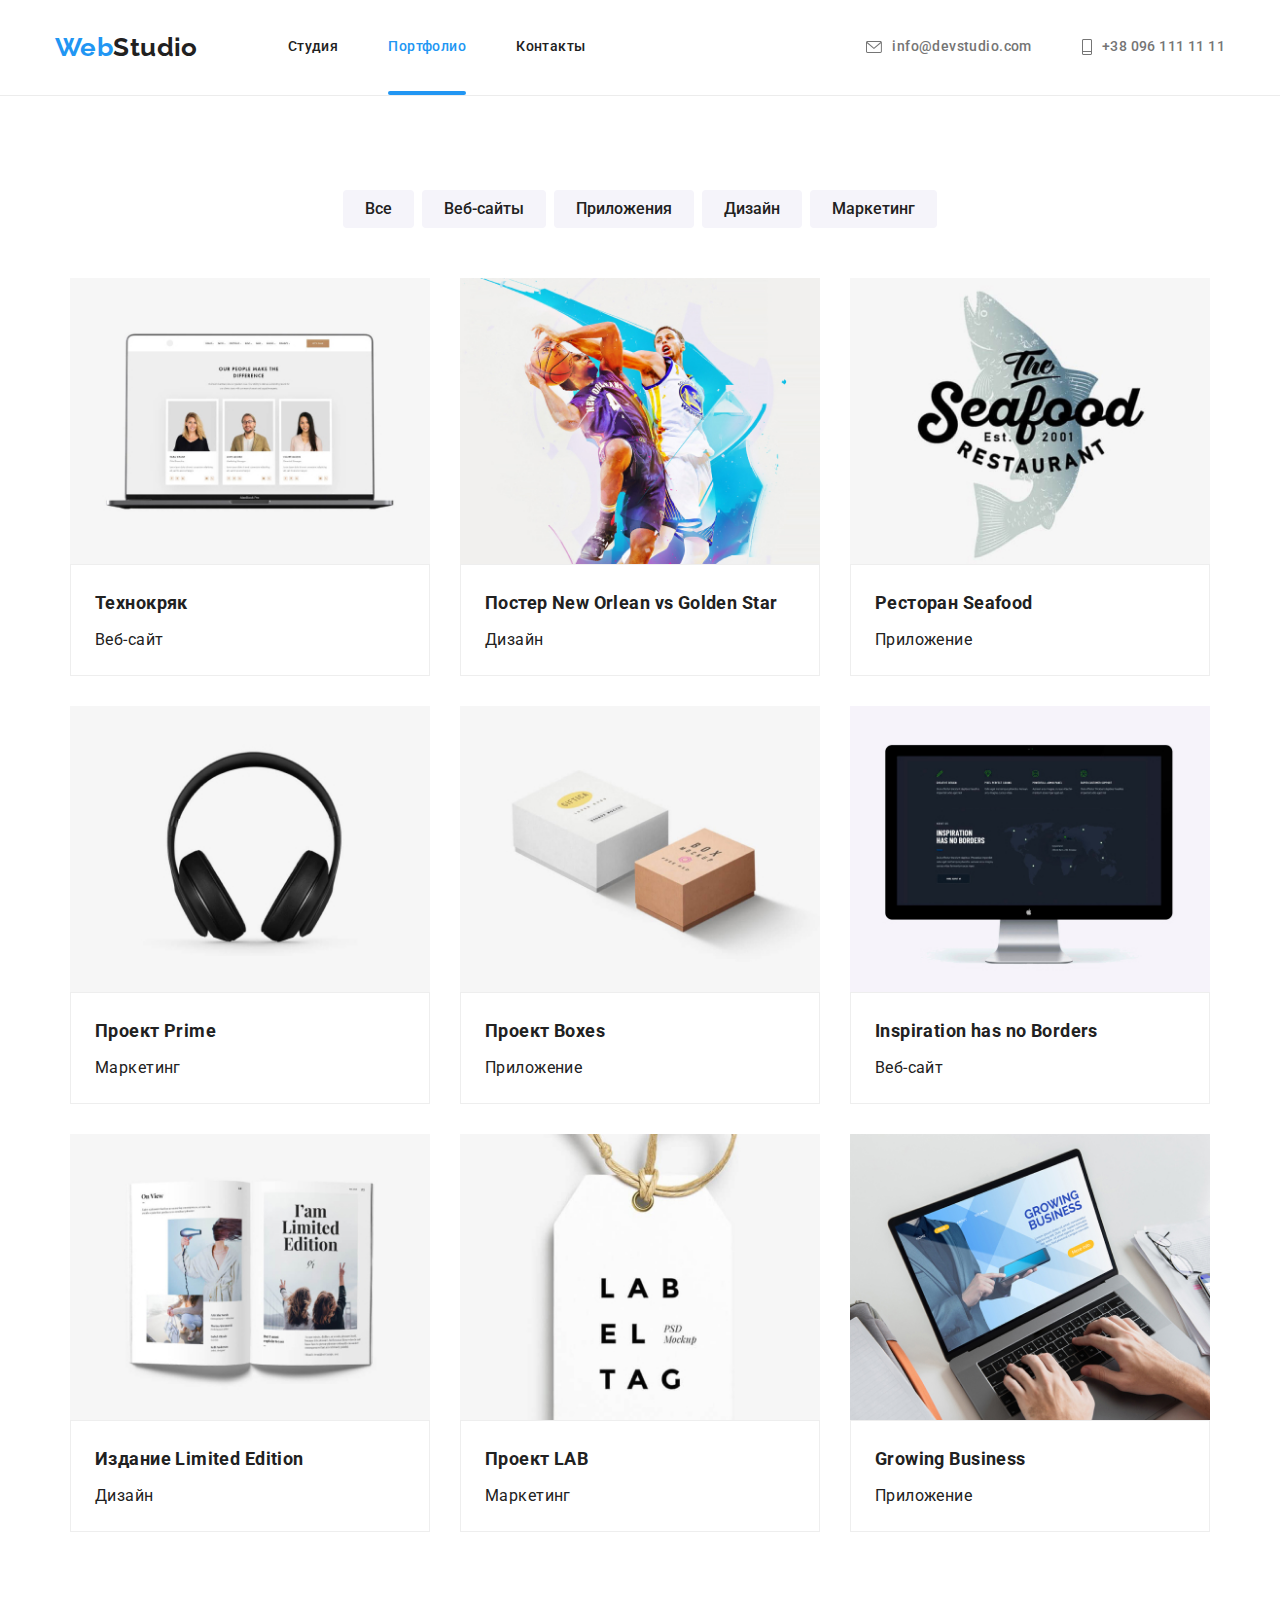
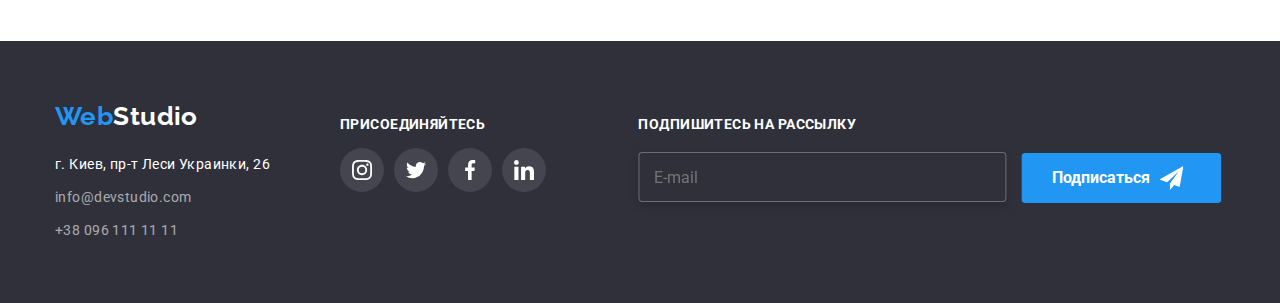
==== commit f07dc66e: "остані налаштуваня" ====
--- a/portfolio.html
+++ b/portfolio.html
@@ -2,319 +2,289 @@
 <html lang="ru">
 
 <head>
-  <meta charset="UTF-8">
-  <meta http-equiv="X-UA-Compatible" content="IE=edge">
-  <meta name="viewport" content="width=
-     initial-scale=1.0">
+  <meta charset="UTF-8" />
+  <meta http-equiv="X-UA-Compatible" content="IE=edge" />
+  <meta name="viewport" content="width=device-width, initial-scale=1.0" />
   <title>Portfolio</title>
-  <link rel="stylesheet"
-    href="https://cdnjs.cloudflare.com/ajax/libs/modern-normalize/1.0.0/modern-normalize.min.css" />
+  <!-- фонд початок -->
   <link rel="preconnect" href="https://fonts.googleapis.com">
   <link rel="preconnect" href="https://fonts.gstatic.com" crossorigin>
-  <link href="https://fonts.googleapis.com/css2?family=Raleway:wght@700&family=Roboto:wght@400;500;700;900&display=swap"
+  <link
+    href="https://fonts.googleapis.com/css2?family=Oleo+Script&family=Raleway:wght@700&family=Roboto:wght@400;500;700;900&display=swap"
     rel="stylesheet">
+  <!-- фонди кінець -->
+
+  <!-- Normalize stiles початок -->
+  <link rel="stylesheet" href="https://cdn.jsdelivr.net/npm/modern-normalize@1.1.0/modern-normalize.min.css">
+  <!-- Normalize stiles кінець -->
+
+  <!-- css start-->
   <link rel="stylesheet" href="./css/main.min.css">
+
 </head>
 
 <body>
-  <!--Шапка сайта-->
-  <header class="page-header">
-    <div class="page-header__wrapper container">
-      <nav class="page-header__nav">
-
-        <a href="./" class="logo"><span class="logo__accent">Web</span>Studio</a>
-
-        <ul class="site-nav">
-          <li class="site-nav__item">
-            <a href="./index.html" class="site-nav__link">Студия</a>
-          </li>
-
-          <li class="site-nav__item site-nav__link"><a href="./portfolio.html"
-              class="site-nav__link--current">Портфолио</a></li>
-
-          <li class="site-nav__item"><a href="" class="site-nav__link">Контакты</a></li>
-
+    
+  <header class="header">
+    <div class="container-header">
+                    <a class="logo" href="./index.html">Web<span class="logo-web">Studio</span></a>
+               <nav >
+               <ul class="head-nav">
+                <li class="head-nav__list"><a class="header-list" href="./index.html">Студия</a></li>
+                <li class="head-nav__list"><a class="curent-portfolio" href="./portfolio.html">Портфолио</a>
+                  
+                </li>
+                <li class="head-nav__list"><a class="header-list" href="">Контакты</a></li>
+               </ul>
+               </nav>
+               <div class="head-group"> 
+               <ul class="head-group">
+                  <li class="head-group__list">
+                     <a class="list" href="mailto:info@devstudio.com"><svg class="heder-icon" width="16" height="12">
+                     <use href="./image/icons.svg#icon-envelope-hover"></use>
+                     </svg>info@devstudio.com</a>
+                 </li>
+                 <li class="head-group__list">
+                     <a class="list" href="tel:+380961111111"><svg class="heder-icon" width="10" height="16">
+                     <use  href="./image/icons.svg#icon-telepfone"></use>
+                     </svg>+38 096 111 11 11</a>
+                 </li>
+               </ul>
+               </div>
+    </div>
+            </header>  
+      
+   
+<main>
+
+<section class="section">
+    <div class="container">
+     <h1 hidden>Маркетинг</h1>
+    <div class="botton-nav">
+    <ul class="botton-nav__list">
+        <li class="botton-nav__item"><button class="button" type="button">Все</button></li>
+        <li class="botton-nav__item"><button class="button" type="button">Веб-сайты</button></li>
+        <li class="botton-nav__item"><button class="button" type="button">Приложения</button></li>
+        <li class="botton-nav__item"><button class="button" type="button">Дизайн</button></li>
+        <li class="botton-nav__item"><button class="button" type="button">Маркетинг</button></li>
         </ul>
-      </nav>
-      <ul class="header-links">
-        <li class="header-links__item">
-          <a href="mailto:info@devstudio.com" class="header-links__link">
-            <svg class="header-links__icon" width="16px" height="12px">
-              <use href="./images/icons.svg#icon-envelope-hover"></use>
+    </div>
+</div>
+ 
+<div class="container"> 
+     <ul class="cards-set">
+ <li class="cards-set__list">
+                <div class="cards-set__item">
+                     <img src="./image/portfolio/img-1-technoquack.jpg" alt="фото" width="370" height="294">
+                <div class="card-overlay">
+                <p class="cards-set__description">
+                    Ресурс предлагает комплексные предложения с разным уровнем 
+                    функционала и сервисов. Все это позволит посетителю получить 
+                    исчерпывающие сведения о компании или частном лице.
+                </p>
+                </div>
+            </div>
+            <div class="cards-set__border"> 
+            <h2 class="cards-set__title">Технокряк</h2>
+            <p class="cards-set__text">Веб-сайт</p>
+         </div>
+        </li>
+        
+        <li class="cards-set__list">
+            <div class="cards-set__item">
+            <img src="./image/portfolio/img-2-new-orleans-vs-golden-star-poster.jpg" alt="фото" width="370" height="294">
+       <div class="card-overlay">
+       <p class="cards-set__description">
+           Ресурс предлагает комплексные предложения с разным уровнем 
+           функционала и сервисов. Все это позволит посетителю получить 
+           исчерпывающие сведения о компании или частном лице.
+       </p>
+       </div>
+   </div>   
+           <div class="cards-set__border">
+            <h2 class="cards-set__title">Постер New Orlean vs Golden Star</h2>
+            <p class="cards-set__text">Дизайн</p>
+           </div>
+      </li>
+      <li class="cards-set__list">
+        <div class="cards-set__item">
+                <img src="./image/portfolio/img-3-seafood-restaurant.jpg" alt="фото" width="370" height="294">
+           <div class="card-overlay">
+           <p class="cards-set__description">
+               Ресурс предлагает комплексные предложения с разным уровнем 
+               функционала и сервисов. Все это позволит посетителю получить 
+               исчерпывающие сведения о компании или частном лице.
+           </p>
+           </div>
+       </div>   
+            <div class="cards-set__border">
+            <h2 class="cards-set__title">Ресторан Seafood</h2>
+            <p class="cards-set__text">Приложение</p>
+            </div>
+         </li>
+
+         <li class="cards-set__list">
+            <div class="cards-set__item">
+                <img src="./image/portfolio/img-4-prime-project.jpg" alt="фото" width="370" height="294">
+           <div class="card-overlay">
+           <p class="cards-set__description">
+               Ресурс предлагает комплексные предложения с разным уровнем 
+               функционала и сервисов. Все это позволит посетителю получить 
+               исчерпывающие сведения о компании или частном лице.
+           </p>
+           </div>
+       </div>   
+            <div class="cards-set__border">
+            <h2 class="cards-set__title">Проект Prime</h2>
+            <p class="cards-set__text">Маркетинг</p>
+            </div>
+         </li>
+
+         <li class="cards-set__list">
+            <div class="cards-set__item">
+                <img src="./image/portfolio/img-5-boxes-project.jpg" alt="фото" width="370" height="294">
+           <div class="card-overlay">
+           <p class="cards-set__description">
+               Ресурс предлагает комплексные предложения с разным уровнем 
+               функционала и сервисов. Все это позволит посетителю получить 
+               исчерпывающие сведения о компании или частном лице.
+           </p>
+           </div>
+       </div>   
+            <div class="cards-set__border">
+            <h2 class="cards-set__title">Проект Boxes</h2>
+            <p class="cards-set__text">Приложение</p>
+            </div>
+        </li>
+        <li class="cards-set__list">
+            <div class="cards-set__item">
+                <img src="./image/portfolio/img-6-Inspiration-has-no-borders.jpg" alt="фото" width="370" height="294">
+           <div class="card-overlay">
+           <p class="cards-set__description">
+               Ресурс предлагает комплексные предложения с разным уровнем 
+               функционала и сервисов. Все это позволит посетителю получить 
+               исчерпывающие сведения о компании или частном лице.
+           </p>
+           </div>
+       </div>   
+            <div class="cards-set__border">
+            <h2 class="cards-set__title">Inspiration has no Borders</h2>
+            <p class="cards-set__text">Веб-сайт</p>
+            </div>
+         </li>
+
+         <li class="cards-set__list">
+            <div class="cards-set__item">
+                <img src="./image/portfolio/img-7-limited-edition.jpg" alt="фото" width="370" height="294">
+           <div class="card-overlay">
+           <p class="cards-set__description">
+               Ресурс предлагает комплексные предложения с разным уровнем 
+               функционала и сервисов. Все это позволит посетителю получить 
+               исчерпывающие сведения о компании или частном лице.
+           </p>
+           </div>
+       </div>  
+            <div class="cards-set__border">
+            <h2 class="cards-set__title">Издание Limited Edition</h2>
+            <p class="cards-set__text">Дизайн</p>
+            </div>
+         </li>
+
+    <li class="cards-set__list">
+            <div class="cards-set__item">
+        <img src="./image/portfolio/img-8-lab-project.jpg" alt="фото" width="370" height="294">
+   <div class="card-overlay">
+   <p class="cards-set__description">
+       Ресурс предлагает комплексные предложения с разным уровнем 
+       функционала и сервисов. Все это позволит посетителю получить 
+       исчерпывающие сведения о компании или частном лице.
+   </p>
+   </div>
+        </div>  
+            <div class="cards-set__border">
+            <h2 class="cards-set__title">Проект LAB</h2>
+            <p class="cards-set__text">Маркетинг</p>
+            </div>
+         </li>
+         
+    <li class="cards-set__list">
+        <div class="cards-set__item">
+        <img src="./image/portfolio/img-9-growing-business.jpg" alt="фото" width="370" height="295">
+   <div class="card-overlay">
+   <p class="cards-set__description">
+       Ресурс предлагает комплексные предложения с разным уровнем 
+       функционала и сервисов. Все это позволит посетителю получить 
+       исчерпывающие сведения о компании или частном лице.
+   </p>
+   </div>
+        </div>  
+            <div class="cards-set__border">
+            <h2 class="cards-set__title">Growing Business</h2>
+            <p class="cards-set__text">Приложение</p>
+            </div>
+         </li>
+   </ul>
+</div>
+</section>
+</main>
+
+<footer class="footer">
+    <div class="container">
+        <div class="footer-items"> 
+                <a class="logo" href="./index.html">Web<span class="logo-web">Studio</span></a>  
+                <address>
+            <ul class="footer-items-nav" >
+                <li><a class="footer-items-nav__listmap" href="https://goo.gl/maps/piqngm7oDQpEDh6u6" target="_blank" rel="noopener nofollow noreferrer">г. Киев, пр-т Леси Украинки, 26</a></li>
+                <li><a class="footer-items-nav__list" href="mailto:info@devstudio.com">info@devstudio.com</a></li>
+                <li><a class="footer-items-nav__list" href="tel:+380961111111">+38 096 111 11 11</a></li>
+            </ul>
+            </address>
+        </div>
+        <div class="footer-social">
+            <strong class="slogan">Присоединяйтесь</strong>
+            <ul class="social">
+                <li class="footer-social-list">
+                    <a class="footer-social-list__link" href="" aria-label="instagram">
+                    <svg class="footer-social-list__icon"  width="20" height="20">
+                    <use href="./image/icons.svg#icon-instagram"></use>
+                    </svg>
+                    </a>
+                </li>
+                <li class="footer-social-list">
+                    <a class="footer-social-list__link" href="" aria-label="twitter">
+                    <svg class="footer-social-list__icon" width="20" height="20">
+                    <use href="/image/icons.svg#icon-twitter"></use>
+                    </svg>
+                    </a>
+                </li>
+                <li class="footer-social-list">
+                    <a class="footer-social-list__link" href="" aria-label="facebook">
+                    <svg class="footer-social-list__icon" width="20" height="20">
+                    <use href="/image/icons.svg#icon-facebook"></use>
+                    </svg>
+                    </a>
+                </li>
+                <li class="footer-social-list">
+                    <a class="footer-social-list__link" href="" aria-label="linkedin">
+                    <svg class="footer-social-list__icon" width="20" height="20">
+                    <use href="/image/icons.svg#icon-linkedin"></use>
+                    </svg>
+                    </a>
+                </li>
+            </ul>
+        </div>
+    
+        <form class="footer-label">
+          <label class="footer-label__title">Подпишитесь на рассылку </label>
+          <input class="footer-label__email" type="email" name="email" placeholder="Е-mail" required>
+    
+       <button class="button-submit" type="submit">Подписаться <svg class="f-submit" width="24" height="24">
+            <use href="./image/icons.svg#icon-send"></use>
             </svg>
-            info@devstudio.com
-          </a>
-        </li>
-
-        <li class="header-links__item">
-          <a href="tel:+380991111111" class="header-links__link">
-            <svg class="header-links__icon" width="10" height="16">
-              <use href="./images/icons.svg#icon-telepfone"></use>
-            </svg>
-            +38 099 111 11 11
-          </a>
-        </li>
-      </ul>
+        </button>
+    </form>
     </div>
-  </header>
-
-  <main>
-    <!--Фильтр-->
-    <section class="portfolio section">
-      <div class="portfolio__wrapper container">
-        <h1 class="portfolio__title visually-hidden">Портфолио</h1>
-
-        <ul class="filter">
-          <li><button class="filter__button" type="button">Все</button></li>
-          <li><button class="filter__button" type="button">Веб-сайты</button></li>
-          <li><button class="filter__button" type="button">Приложения</button></li>
-          <li><button class="filter__button" type="button">Дизайн</button></li>
-          <li><button class="filter__button" type="button">Маркетинг</button></li>
-        </ul>
-      </div>
-      <!--Портфолио-->
-      <div class="products-section container">
-        <ul class="products-section__list">
-
-          <li class="products-section__card">
-            <div class="products-section__wrapper">
-              <a href="" class="products-section__link">
-                <img class="products-section__img" src="./images/portfolio/img-1-technoquack.jpg" alt="Технокряк"
-                  width="370"></a>
-              <div class="products-section__overlay">
-                <p class="products-section__text">Ресурс предлагает комплексные предложения с разным
-                  уровнем функционала и сервисов. Все это позволит посетителю получить
-                  исчерпывающие сведения о компании или частном лице.</p>
-              </div>
-            </div>
-            <a href="" class="products-section__description">
-              <h2 class="products-section__title">Технокряк</h2>
-              <p class="products-section__par">Веб-сайт</p>
-            </a>
-          </li>
-
-          <li class="products-section__card">
-            <div class="products-section__wrapper">
-              <a href="" class="products-section__link">
-                <img class="products-section__img" src="./images/portfolio/img-2-new-orleans-vs-golden-star-poster.jpg"
-                  alt="Постер New Orlean vs Golden Star" width="370"></a>
-              <div class="products-section__overlay">
-                <p class="products-section__text">Ресурс предлагает комплексные предложения с разным
-                  уровнем функционала и
-                  сервисов. Все это позволит посетителю получить
-                  исчерпывающие сведения о компании или частном лице.</p>
-              </div>
-            </div>
-            <a href="" class="products-section__description">
-              <h2 class="products-section__title">Постер New Orlean vs Golden Star</h2>
-              <p class="products-section__par">Дизайн</p>
-            </a>
-          </li>
-
-
-          <li class="products-section__card">
-            <div class="products-section__wrapper">
-              <a href="" class="products-section__link">
-                <img class="products-section__img" src="./images/portfolio/img-3-seafood-restaurant.jpg"
-                  alt="Ресторан Seafood" width="370"></a>
-              <div class="products-section__overlay">
-                <p class="products-section__text">Ресурс предлагает комплексные предложения с разным
-                  уровнем функционала и
-                  сервисов. Все это позволит посетителю получить
-                  исчерпывающие сведения о компании или частном лице.</p>
-              </div>
-            </div>
-            <a href="" class="products-section__description">
-              <h2 class="products-section__title">Ресторан Seafood</h2>
-              <p class="products-section__par">Приложение</p>
-            </a>
-          </li>
-
-
-          <li class="products-section__card">
-            <div class="products-section__wrapper">
-              <a href="" class="products-section__link">
-                <img class="products-section__img" src="./images/portfolio/img-4-prime-project.jpg" alt="Проект Prime"
-                  width="370"></a>
-              <div class="products-section__overlay">
-                <p class="products-section__text">Ресурс предлагает комплексные предложения с разным
-                  уровнем функционала и
-                  сервисов. Все это позволит посетителю получить
-                  исчерпывающие сведения о компании или частном лице.</p>
-              </div>
-            </div>
-            <a href="" class="products-section__description">
-              <h2 class="products-section__title">Проект Prime</h2>
-              <p class="products-section__par">Маркетинг</p>
-            </a>
-          </li>
-
-
-          <li class="products-section__card">
-            <div class="products-section__wrapper">
-              <a href="" class="products-section__link">
-                <img class="products-section__img" src="./images/portfolio/img-5-boxes-project.jpg" alt="Проект Boxes"
-                  width="370"></a>
-              <div class="products-section__overlay">
-                <p class="products-section__text">Ресурс предлагает комплексные предложения с разным
-                  уровнем функционала и
-                  сервисов. Все это позволит посетителю получить
-                  исчерпывающие сведения о компании или частном лице.</p>
-              </div>
-            </div>
-            <a href="" class="products-section__description">
-              <h2 class="products-section__title">Проект Boxes</h2>
-              <p class="products-section__par">Приложение</p>
-            </a>
-          </li>
-
-
-          <li class="products-section__card">
-            <div class="products-section__wrapper">
-              <a href="" class="products-section__link">
-                <img class="products-section__img" src="./images/portfolio/img-6-Inspiration-has-no-borders.jpg"
-                  alt="Inspiration has no Borders" width="370"></a>
-              <div class="products-section__overlay">
-                <p class="products-section__text">Ресурс предлагает комплексные предложения с разным
-                  уровнем функционала и
-                  сервисов. Все это позволит посетителю получить
-                  исчерпывающие сведения о компании или частном лице.</p>
-              </div>
-            </div>
-            <a href="" class="products-section__description">
-              <h2 class="products-section__title">Inspiration has no Borders</h2>
-              <p class="products-section__par">Веб-сайт</p>
-            </a>
-          </li>
-
-
-          <li class="products-section__card">
-            <div class="products-section__wrapper">
-              <a href="" class="products-section__link">
-                <img class="products-section__img" src="./images/portfolio/img-7-limited-edition.jpg"
-                  alt="Издание Limited Edition" width="370"></a>
-              <div class="products-section__overlay">
-                <p class="products-section__text">Ресурс предлагает комплексные предложения с разным
-                  уровнем функционала и
-                  сервисов. Все это позволит посетителю получить
-                  исчерпывающие сведения о компании или частном лице.</p>
-              </div>
-            </div>
-            <a href="" class="products-section__description">
-              <h2 class="products-section__title">Издание Limited Edition</h2>
-              <p class="products-section__par">Дизайн</p>
-            </a>
-          </li>
-
-
-          <li class="products-section__card">
-            <div class="products-section__wrapper">
-              <a href="" class="products-section__link">
-                <img class="products-section__img" src="./images/portfolio/img-8-lab-project.jpg" alt="Проект LAB"
-                  width="370"></a>
-              <div class="products-section__overlay">
-                <p class="products-section__text">Ресурс предлагает комплексные предложения с разным
-                  уровнем функционала и
-                  сервисов. Все это позволит посетителю получить
-                  исчерпывающие сведения о компании или частном лице.</p>
-              </div>
-            </div>
-            <a href="" class="products-section__description">
-              <h2 class="products-section__title">Проект LAB</h2>
-              <p class="products-section__par">Маркетинг</p>
-            </a>
-          </li>
-
-
-          <li class="products-section__card">
-            <div class="products-section__wrapper">
-              <a href="" class="products-section__link">
-                <img class="products-section__img" src="./images/portfolio/img-9-growing-business.jpg"
-                  alt="Growing Business" width="370"></a>
-              <div class="products-section__overlay">
-                <p class="products-section__text">Ресурс предлагает комплексные предложения с разным
-                  уровнем функционала и
-                  сервисов. Все это позволит посетителю получить
-                  исчерпывающие сведения о компании или частном лице.</p>
-              </div>
-            </div>
-            <a href="" class="products-section__description">
-              <h2 class="products-section__title">Growing Business</h2>
-              <p class="products-section__par">Приложение</p>
-            </a>
-          </li>
-
-        </ul>
-      </div>
-    </section>
-  </main>
-  <!--Футер-->
-  <footer class="footer">
-    <div class="footer__wrapper container">
-
-      <div class="footer-contacts">
-        <a href="./" class="logo footer__logo"><span class="logo__accent">Web</span>Studio</a>
-        <address>
-          <ul class="footer-contacts__list">
-            <li><a class="footer-contacts__adress" href="">г. Киев, пр-т Леси Украинки, 26</a></li>
-            <li><a class="footer-contacts__link" href="mailto:info@example.com">info@example.com</a></li>
-            <li><a class="footer-contacts__link" href="tel:+380991111111">+38 099 111 11 11</a></li>
-          </ul>
-        </address>
-      </div>
-
-      <!--Футер ссылки соцсетей-->
-      <div class="join">
-        <p class="join__title">присоединяйтесь</p>
-
-        <ul class="soclinks-list">
-          <li class="soclinks-list__item">
-            <a href="" class="soclinks-list__link soclinks-list__link--invers">
-              <svg class="soclinks-list__icon" width="20px" height="20px">
-                <use href="./images/icons.svg#icon-instagram"></use>
-              </svg>
-            </a>
-          </li>
-          <li class="soclinks-list__item">
-            <a href="" class="soclinks-list__link soclinks-list__link--invers">
-              <svg class="soclinks-list__icon" width="20px" height="20px">
-                <use href="./images/icons.svg#icon-twitter"></use>
-              </svg>
-            </a>
-          </li>
-          <li class="soclinks-list__item">
-            <a href="" class="soclinks-list__link soclinks-list__link--invers">
-              <svg class="soclinks-list__icon" width="20px" height="20px">
-                <use href="./images/icons.svg#icon-facebook"></use>
-              </svg>
-            </a>
-          </li>
-          <li class="soclinks-list__item">
-            <a href="" class="soclinks-list__link soclinks-list__link--invers">
-              <svg class="soclinks-list__icon" width="20px" height="20px">
-                <use href="./images/icons.svg#icon-linkedin"></use>
-              </svg>
-            </a>
-          </li>
-        </ul>
-      </div>
-
-      <div class="subscribe-form">
-        <p class="subscribe-form__text">Подпишитесь на рассылку</p>
-        <form class="subscribe-form__field" autocomplete="off" novalidate>
-          <label class="subscribe-form__lable">
-            <input class="subscribe-form__input" type="email" name="email" placeholder="E-mail">
-          </label>
-          <button class="subscribe-form__button" type="submit"> Подписаться
-            <svg class="subscribe-form__send" width="24px" height="24px">
-              <use href="./images/icons.svg#icon-send"></use>
-            </svg>
-          </button>
-        </form>
-      </div>
-
-    </div>
-  </footer>
+    </footer>
 </body>
 
 </html>--- a/css/main.min.css
+++ b/css/main.min.css
@@ -1,921 +1 @@
-.visually-hidden {
-	position: absolute;
-	width: 1px;
-	height: 1px;
-	margin: -1px;
-	border: 0;
-	padding: 0;
-	white-space: nowrap;
-	-webkit-clip-path: inset(100%);
-	clip-path: inset(100%);
-	clip: rect(0 0 0 0);
-	overflow: hidden;
-}
-.footer-contacts__list,
-.team__list,
-.clients__list,
-.site-nav,
-.example__list,
-.header-links,
-.products-section__list,
-.soclinks-list,
-.filter {
-	list-style: none;
-	margin: 0;
-	padding: 0;
-}
-.footer-contacts__adress,
-.footer-contacts__link,
-.footer-contacts__list,
-.site-nav__link,
-.site-nav__link--current,
-.header-links__link,
-.products-section__description,
-.logo {
-	text-decoration: none;
-	font-style: normal;
-	margin: 0;
-	padding: 0;
-}
-.team__text,
-.team__subtitle,
-.team__title,
-.clients__title,
-.example__text,
-.example__title,
-.feature__text,
-.feature__subtitle,
-.modal__feedtext {
-	margin-top: 0;
-	margin-bottom: 0;
-}
-.example__text,
-.feature__icon,
-.subscribe-form__button,
-.soclinks-list__icon,
-.soclinks-list__link,
-.soclinks-list,
-.modal-form__accepting,
-.modal-form__submit,
-.modal__button {
-	display: -webkit-box;
-	display: -ms-flexbox;
-	display: flex;
-	-webkit-box-pack: center;
-	-ms-flex-pack: center;
-	justify-content: center;
-	-webkit-box-align: center;
-	-ms-flex-align: center;
-	align-items: center;
-}
-img {
-	display: block;
-	max-width: 100%;
-	height: auto;
-}
-body {
-	color: #212121;
-	font-family: "Roboto", sans-serif;
-	background-color: #fff;
-	font-size: 14px;
-	letter-spacing: 0.03em;
-}
-.container {
-	width: 1200px;
-	margin-left: auto;
-	margin-right: auto;
-	padding-left: 15px;
-	padding-right: 15px;
-}
-.section {
-	padding-top: 94px;
-	padding-bottom: 94px;
-}
-.logo {
-	display: -webkit-box;
-	display: -ms-flexbox;
-	display: flex;
-	-webkit-box-align: center;
-	-ms-flex-align: center;
-	align-items: center;
-	padding-top: 24px;
-	padding-bottom: 25px;
-	color: #212121;
-	font-family: "Raleway", sans-serif;
-	font-weight: 700;
-	font-size: 26px;
-	line-height: 1.19;
-}
-.footer__logo {
-	color: #fff;
-	padding-bottom: 0;
-}
-.logo__accent {
-	color: #2196f3;
-}
-.backdrop {
-	position: fixed;
-	top: 0;
-	right: 0;
-	left: 0;
-	width: 100%;
-	height: 100%;
-	margin-left: auto;
-	margin-right: auto;
-	background: rgba(0, 0, 0, 0.2);
-	opacity: 1;
-	-webkit-transition: opacity 250ms cubic-bezier(0.4, 0, 0.2, 1);
-	transition: opacity 250ms cubic-bezier(0.4, 0, 0.2, 1);
-}
-.modal {
-	padding: 40px;
-	position: absolute;
-	top: 50%;
-	left: 50%;
-	min-width: 528px;
-	min-height: 581px;
-	background: #fff;
-	-webkit-box-shadow: 0px 1px 3px rgba(0, 0, 0, 0.12), 0px 1px 1px rgba(0, 0, 0, 0.14), 0px 2px 1px rgba(0, 0, 0, 0.2);
-	box-shadow: 0px 1px 3px rgba(0, 0, 0, 0.12), 0px 1px 1px rgba(0, 0, 0, 0.14), 0px 2px 1px rgba(0, 0, 0, 0.2);
-	border-radius: 4px;
-	-webkit-transform: translate(-50%, -50%) scale(1);
-	transform: translate(-50%, -50%) scale(1);
-	-webkit-transition: -webkit-transform 250ms cubic-bezier(0.4, 0, 0.2, 1);
-	transition: -webkit-transform 250ms cubic-bezier(0.4, 0, 0.2, 1);
-	transition: transform 250ms cubic-bezier(0.4, 0, 0.2, 1);
-	transition: transform 250ms cubic-bezier(0.4, 0, 0.2, 1), -webkit-transform 250ms cubic-bezier(0.4, 0, 0.2, 1);
-}
-.modal__button {
-	position: absolute;
-	top: 8px;
-	right: 8px;
-	width: 30px;
-	height: 30px;
-	border: 1px solid rgba(0, 0, 0, 0.1);
-	border-radius: 50%;
-	background: rgba(0, 0, 0, 0);
-	cursor: pointer;
-}
-.modal__button:focus .modal__close {
-	fill: #2196f3;
-}
-.modal__close {
-	-webkit-transition: fill 250ms cubic-bezier(0.4, 0, 0.2, 1);
-	transition: fill 250ms cubic-bezier(0.4, 0, 0.2, 1);
-}
-.backdrop.is-hidden {
-	opacity: 0;
-	pointer-events: none;
-}
-.backdrop.is-hidden .modal {
-	-webkit-transform: translate(-50%, -50%) scale(0.9);
-	transform: translate(-50%, -50%) scale(0.9);
-}
-.modal__feedtext {
-	margin-bottom: 12px;
-	font-weight: 700;
-	font-size: 20px;
-	line-height: 1.15;
-	text-align: center;
-	color: #212121;
-}
-.modal-form__label {
-	display: -webkit-box;
-	display: -ms-flexbox;
-	display: flex;
-	-webkit-box-orient: vertical;
-	-webkit-box-direction: normal;
-	-ms-flex-direction: column;
-	flex-direction: column;
-	margin-bottom: 10px;
-	font-size: 12px;
-	line-height: 14px;
-	letter-spacing: 0.01em;
-	color: #757575;
-	position: relative;
-}
-.modal-form__label:focus-within > .modal-form__icon {
-	fill: #2196f3;
-}
-.modal-form__label .modal-form__input:focus {
-	border-color: #2196f3;
-}
-.modal-form__label textarea {
-	width: 100%;
-	min-height: 120px;
-	resize: none;
-	margin-top: 4px;
-	border: 1px solid rgba(33, 33, 33, 0.2);
-	border-radius: 4px;
-	padding: 12px 16px;
-	margin-bottom: 20px;
-	outline: rgba(0, 0, 0, 0);
-	-webkit-transition: border-color 250ms cubic-bezier(0.4, 0, 0.2, 1);
-	transition: border-color 250ms cubic-bezier(0.4, 0, 0.2, 1);
-}
-.modal-form__label textarea::-webkit-input-placeholder {
-	font-size: 12px;
-	line-height: 1.17px;
-	letter-spacing: 0.01em;
-	color: rgba(117, 117, 117, 0.5);
-}
-.modal-form__label textarea::-moz-placeholder {
-	font-size: 12px;
-	line-height: 1.17px;
-	letter-spacing: 0.01em;
-	color: rgba(117, 117, 117, 0.5);
-}
-.modal-form__label textarea:-ms-input-placeholder {
-	font-size: 12px;
-	line-height: 1.17px;
-	letter-spacing: 0.01em;
-	color: rgba(117, 117, 117, 0.5);
-}
-.modal-form__label textarea::-ms-input-placeholder {
-	font-size: 12px;
-	line-height: 1.17px;
-	letter-spacing: 0.01em;
-	color: rgba(117, 117, 117, 0.5);
-}
-.modal-form__label textarea::placeholder {
-	font-size: 12px;
-	line-height: 1.17px;
-	letter-spacing: 0.01em;
-	color: rgba(117, 117, 117, 0.5);
-}
-.modal-form__terms {
-	font-family: inherit;
-	line-height: 1.71;
-	color: #757575;
-	color: #2196f3;
-	text-decoration: underline;
-}
-.modal-form__submit {
-	min-width: 200px;
-	height: 100%;
-	padding: 10px 55px;
-	margin-left: auto;
-	margin-right: auto;
-	margin-top: 30px;
-	font-family: inherit;
-	font-weight: 700;
-	font-size: 16px;
-	line-height: 1.88;
-	letter-spacing: 0.06em;
-	color: #fff;
-	background: #2196f3;
-	-webkit-box-shadow: 0px 4px 4px rgba(0, 0, 0, 0.15);
-	box-shadow: 0px 4px 4px rgba(0, 0, 0, 0.15);
-	border-radius: 4px;
-	border-color: rgba(0, 0, 0, 0);
-	-webkit-transition: background-color 250ms cubic-bezier(0.4, 0, 0.2, 1), color 250ms cubic-bezier(0.4, 0, 0.2, 1);
-	transition: background-color 250ms cubic-bezier(0.4, 0, 0.2, 1), color 250ms cubic-bezier(0.4, 0, 0.2, 1);
-}
-.modal-form__submit:hover,
-.modal-form__submit:focus {
-	color: #fff;
-	background-color: #2196f3;
-	cursor: pointer;
-}
-.modal-form__accepting {
-	font-family: inherit;
-	line-height: 1.71;
-	color: #757575;
-}
-.modal-form__checkbox {
-	position: absolute;
-	width: 1px;
-	height: 1px;
-	margin: -1px;
-	border: 0;
-	padding: 0;
-	white-space: nowrap;
-	-webkit-clip-path: inset(100%);
-	clip-path: inset(100%);
-	clip: rect(0 0 0 0);
-	overflow: hidden;
-}
-.modal-form__checkbox:checked + .modal-form__check {
-	background-color: #2196f3;
-	border-color: #2196f3;
-}
-.modal-form__check {
-	position: absolute;
-	left: 51.5px;
-	background-origin: border-box;
-	-webkit-transition: background-color 250ms cubic-bezier(0.4, 0, 0.2, 1),
-		border-color 250ms cubic-bezier(0.4, 0, 0.2, 1);
-	transition: background-color 250ms cubic-bezier(0.4, 0, 0.2, 1), border-color 250ms cubic-bezier(0.4, 0, 0.2, 1);
-}
-.modal-form__box {
-	display: inline-block;
-	width: 16px;
-	height: 15px;
-	border: 2px solid #212121;
-	margin-right: 8px;
-}
-.modal-form__input {
-	width: 448px;
-	min-height: 40px;
-	border: 1px solid rgba(33, 33, 33, 0.2);
-	border-radius: 4px;
-	margin-top: 4px;
-	padding-top: 12px;
-	padding-bottom: 12px;
-	padding-left: 42px;
-	outline: rgba(0, 0, 0, 0);
-	-webkit-transition: border-color 250ms cubic-bezier(0.4, 0, 0.2, 1);
-	transition: border-color 250ms cubic-bezier(0.4, 0, 0.2, 1);
-}
-.modal-form__icon {
-	position: absolute;
-	top: 15px;
-	left: 12px;
-	-webkit-transition: fill 250ms cubic-bezier(0.4, 0, 0.2, 1);
-	transition: fill 250ms cubic-bezier(0.4, 0, 0.2, 1);
-}
-.modal-form__label textarea:focus {
-	border-color: #2196f3;
-}
-.filter {
-	display: -webkit-box;
-	display: -ms-flexbox;
-	display: flex;
-	margin-bottom: 50px;
-	-webkit-box-pack: center;
-	-ms-flex-pack: center;
-	justify-content: center;
-}
-.filter__button {
-	display: inline-block;
-	padding: 6px 22px;
-	margin-right: 8px;
-	border: none;
-	border-radius: 4px;
-	color: #212121;
-	background-color: #f5f4fa;
-	border-color: #f5f4fa;
-	font-family: "Roboto", sans-serif;
-	font-weight: 500;
-	font-size: 16px;
-	line-height: 1.63;
-	letter-spacing: 0.03em;
-	text-align: center;
-	-webkit-transition: color 250ms cubic-bezier(0.4, 0, 0.2, 1), background-color 250ms cubic-bezier(0.4, 0, 0.2, 1),
-		-webkit-box-shadow 250ms cubic-bezier(0.4, 0, 0.2, 1);
-	transition: color 250ms cubic-bezier(0.4, 0, 0.2, 1), background-color 250ms cubic-bezier(0.4, 0, 0.2, 1),
-		-webkit-box-shadow 250ms cubic-bezier(0.4, 0, 0.2, 1);
-	transition: color 250ms cubic-bezier(0.4, 0, 0.2, 1), background-color 250ms cubic-bezier(0.4, 0, 0.2, 1),
-		box-shadow 250ms cubic-bezier(0.4, 0, 0.2, 1);
-	transition: color 250ms cubic-bezier(0.4, 0, 0.2, 1), background-color 250ms cubic-bezier(0.4, 0, 0.2, 1),
-		box-shadow 250ms cubic-bezier(0.4, 0, 0.2, 1), -webkit-box-shadow 250ms cubic-bezier(0.4, 0, 0.2, 1);
-	cursor: pointer;
-}
-.filter__button:hover,
-.filter__button:focus {
-	color: #fff;
-	background-color: #2196f3;
-	-webkit-box-shadow: 0px 3px 1px rgba(0, 0, 0, 0.1), 0px 1px 2px rgba(0, 0, 0, 0.08), 0px 2px 2px rgba(0, 0, 0, 0.12);
-	box-shadow: 0px 3px 1px rgba(0, 0, 0, 0.1), 0px 1px 2px rgba(0, 0, 0, 0.08), 0px 2px 2px rgba(0, 0, 0, 0.12);
-}
-.soclinks-list__link {
-	width: 44px;
-	height: 44px;
-	border: 0;
-	border-radius: 50%;
-	color: #afb1b8;
-	-webkit-transition: background-color 250ms cubic-bezier(0.4, 0, 0.2, 1), color 250ms cubic-bezier(0.4, 0, 0.2, 1);
-	transition: background-color 250ms cubic-bezier(0.4, 0, 0.2, 1), color 250ms cubic-bezier(0.4, 0, 0.2, 1);
-}
-.soclinks-list__link:hover,
-.soclinks-list__link:focus {
-	background-color: #2196f3;
-	color: #fff;
-}
-.soclinks-list__link--invers {
-	color: #fff;
-	background: rgba(255, 255, 255, 0.1);
-}
-.soclinks-list__icon {
-	fill: currentColor;
-}
-.soclinks-list__item:not(:last-child) {
-	margin-right: 10px;
-}
-.products-section__par {
-	color: #757575;
-	font-size: 16px;
-	line-height: 1.88;
-}
-.products-section__title {
-	margin-bottom: 4px;
-	color: #212121;
-	font-weight: 700;
-	font-size: 18px;
-	line-height: 2;
-	letter-spacing: 0.06em;
-}
-.products-section__list {
-	display: -webkit-box;
-	display: -ms-flexbox;
-	display: flex;
-	-ms-flex-wrap: wrap;
-	flex-wrap: wrap;
-	padding: 0;
-	gap: 30px;
-}
-.products-section__card {
-	width: calc((100% - 60px) / 3);
-}
-.products-section__card:hover .products-section__overlay {
-	-webkit-transform: translateY(0);
-	transform: translateY(0);
-}
-.products-section__description {
-	display: block;
-	padding-left: 24px;
-	padding-top: 20px;
-	padding-bottom: 20px;
-	border-bottom: 1px solid #eee;
-	border-left: 1px solid #eee;
-	border-right: 1px solid #eee;
-	-webkit-transition: -webkit-box-shadow 250ms cubic-bezier(0.4, 0, 0.2, 1);
-	transition: -webkit-box-shadow 250ms cubic-bezier(0.4, 0, 0.2, 1);
-	transition: box-shadow 250ms cubic-bezier(0.4, 0, 0.2, 1);
-	transition: box-shadow 250ms cubic-bezier(0.4, 0, 0.2, 1), -webkit-box-shadow 250ms cubic-bezier(0.4, 0, 0.2, 1);
-}
-.products-section__description:hover,
-.products-section__description:focus {
-	-webkit-box-shadow: 0px 1px 1px rgba(0, 0, 0, 0.12), 0px 4px 4px rgba(0, 0, 0, 0.06), 1px 4px 6px rgba(0, 0, 0, 0.16);
-	box-shadow: 0px 1px 1px rgba(0, 0, 0, 0.12), 0px 4px 4px rgba(0, 0, 0, 0.06), 1px 4px 6px rgba(0, 0, 0, 0.16);
-}
-.products-section__link {
-	display: block;
-}
-.products-section__wrapper {
-	position: relative;
-	overflow: hidden;
-}
-.products-section__text {
-	font-size: 18px;
-	line-height: 1.56;
-	color: #fff;
-}
-.products-section__overlay {
-	position: absolute;
-	width: 100%;
-	height: 100%;
-	top: 0;
-	padding: 63px 24px;
-	background: rgba(33, 150, 243, 0.9);
-	-webkit-transform: translateY(100%);
-	transform: translateY(100%);
-	-webkit-transition: -webkit-transform 250ms cubic-bezier(0.4, 0, 0.2, 1);
-	transition: -webkit-transform 250ms cubic-bezier(0.4, 0, 0.2, 1);
-	transition: transform 250ms cubic-bezier(0.4, 0, 0.2, 1);
-	transition: transform 250ms cubic-bezier(0.4, 0, 0.2, 1), -webkit-transform 250ms cubic-bezier(0.4, 0, 0.2, 1);
-}
-.subscribe-form__field {
-	display: -webkit-box;
-	display: -ms-flexbox;
-	display: flex;
-}
-.subscribe-form__text {
-	margin-bottom: 20px;
-	font-weight: 700;
-	font-size: 14px;
-	line-height: 1.14;
-	text-transform: uppercase;
-	color: #fff;
-}
-.subscribe-form__lable {
-	display: -webkit-box;
-	display: -ms-flexbox;
-	display: flex;
-}
-.subscribe-form__input {
-	width: 358px;
-	font-family: inherit;
-	padding-top: 15px;
-	padding-bottom: 15px;
-	padding-left: 16px;
-	background-color: #2f303a;
-	color: rgba(255, 255, 255, 0.6);
-	border: 1px solid rgba(255, 255, 255, 0.3);
-	-webkit-filter: drop-shadow(0px 4px 4px rgba(0, 0, 0, 0.15));
-	filter: drop-shadow(0px 4px 4px rgba(0, 0, 0, 0.15));
-	border-radius: 4px;
-}
-.subscribe-form__input::-webkit-input-placeholder {
-	font-size: 16px;
-	line-height: 1.25;
-	letter-spacing: 0.03em;
-	color: rgba(255, 255, 255, 0.6);
-}
-.subscribe-form__input::-moz-placeholder {
-	font-size: 16px;
-	line-height: 1.25;
-	letter-spacing: 0.03em;
-	color: rgba(255, 255, 255, 0.6);
-}
-.subscribe-form__input:-ms-input-placeholder {
-	font-size: 16px;
-	line-height: 1.25;
-	letter-spacing: 0.03em;
-	color: rgba(255, 255, 255, 0.6);
-}
-.subscribe-form__input::-ms-input-placeholder {
-	font-size: 16px;
-	line-height: 1.25;
-	letter-spacing: 0.03em;
-	color: rgba(255, 255, 255, 0.6);
-}
-.subscribe-form__input::placeholder {
-	font-size: 16px;
-	line-height: 1.25;
-	letter-spacing: 0.03em;
-	color: rgba(255, 255, 255, 0.6);
-}
-.subscribe-form__button {
-	min-width: 200px;
-	height: 100%;
-	padding-top: 10px;
-	padding-bottom: 10px;
-	margin-left: 12px;
-	font-family: inherit;
-	font-weight: 700;
-	font-size: 16px;
-	line-height: 1.88;
-	letter-spacing: 0.06em;
-	color: #fff;
-	background: #2196f3;
-	-webkit-box-shadow: 0px 4px 4px rgba(0, 0, 0, 0.15);
-	box-shadow: 0px 4px 4px rgba(0, 0, 0, 0.15);
-	border-radius: 4px;
-	border-color: rgba(0, 0, 0, 0);
-	-webkit-transition: background-color 250ms cubic-bezier(0.4, 0, 0.2, 1), color 250ms cubic-bezier(0.4, 0, 0.2, 1);
-	transition: background-color 250ms cubic-bezier(0.4, 0, 0.2, 1), color 250ms cubic-bezier(0.4, 0, 0.2, 1);
-}
-.subscribe-form__button:hover,
-.subscribe-form__button:focus {
-	color: #fff;
-	background-color: #2196f3;
-	cursor: pointer;
-}
-.subscribe-form__send {
-	margin-left: 10px;
-}
-.page-header {
-	display: -webkit-box;
-	display: -ms-flexbox;
-	display: flex;
-	border-bottom: 1px solid #ececec;
-}
-.page-header__wrapper {
-	display: -webkit-box;
-	display: -ms-flexbox;
-	display: flex;
-	-webkit-box-pack: justify;
-	-ms-flex-pack: justify;
-	justify-content: space-between;
-}
-.page-header__nav {
-	display: -webkit-box;
-	display: -ms-flexbox;
-	display: flex;
-	gap: 93px;
-}
-.header-links {
-	display: -webkit-box;
-	display: -ms-flexbox;
-	display: flex;
-	padding-right: 0;
-	padding-left: 0;
-	margin-left: auto;
-	-webkit-box-align: center;
-	-ms-flex-align: center;
-	align-items: center;
-}
-.header-links__link {
-	display: -webkit-box;
-	display: -ms-flexbox;
-	display: flex;
-	padding-top: 32px;
-	padding-bottom: 32px;
-	-webkit-box-align: center;
-	-ms-flex-align: center;
-	align-items: center;
-	color: #757575;
-	font-weight: 500;
-	line-height: 1.14;
-	letter-spacing: 0.02em;
-	-webkit-transition: color 250ms cubic-bezier(0.4, 0, 0.2, 1), fill 250ms cubic-bezier(0.4, 0, 0.2, 1);
-	transition: color 250ms cubic-bezier(0.4, 0, 0.2, 1), fill 250ms cubic-bezier(0.4, 0, 0.2, 1);
-}
-.header-links__link:hover,
-.header-links__link:focus {
-	color: #2196f3;
-	fill: #2196f3;
-}
-.header-links__item + .header-links__item {
-	margin-left: 50px;
-}
-.header-links__icon {
-	margin-right: 10px;
-	fill: currentColor;
-}
-.feature__list {
-	display: -webkit-box;
-	display: -ms-flexbox;
-	display: flex;
-	gap: 30px;
-	list-style: none;
-}
-.feature__subtitle {
-	margin-bottom: 10px;
-	font-weight: 700;
-	font-size: 14px;
-	line-height: 1.14;
-	letter-spacing: 0.03em;
-	text-transform: uppercase;
-	color: #212121;
-}
-.feature__icon {
-	min-height: 120px;
-	border-radius: 4px;
-	margin-bottom: 30px;
-	background-color: #f5f4fa;
-}
-.feature__text {
-	line-height: 1.71;
-	color: #757575;
-}
-.hero {
-	background-color: #2f303a;
-	text-align: center;
-	padding-top: 200px;
-	padding-bottom: 200px;
-}
-.hero__title {
-	margin-bottom: 30px;
-	max-width: 696px;
-	color: #fff;
-	font-weight: 900;
-	font-size: 44px;
-	line-height: 1.36;
-	letter-spacing: 0.06em;
-	text-transform: uppercase;
-}
-.overlay {
-	max-width: 1600px;
-	height: 600px;
-	margin-left: auto;
-	margin-right: auto;
-	background-image: -webkit-gradient(
-			linear,
-			left top,
-			right top,
-			from(rgba(47, 48, 58, 0.4)),
-			to(rgba(47, 48, 58, 0.4))
-		),
-		url(../images/gradientp.png);
-	background-image: linear-gradient(to right, rgba(47, 48, 58, 0.4), rgba(47, 48, 58, 0.4)),
-		url(../images/gradientp.png);
-}
-.hero__button {
-	display: inline-block;
-	padding: 10px 32px;
-	color: #fff;
-	background-color: #2196f3;
-	border-color: #2196f3;
-	border-radius: 4px;
-	font-family: inherit;
-	font-weight: 700;
-	font-size: 16px;
-	line-height: 1.88;
-	letter-spacing: 0.06em;
-}
-.hero__button:hover,
-.hero__button:focus {
-	color: #fff;
-	background-color: #2196f3;
-	cursor: pointer;
-}
-.example {
-	padding-top: 0px;
-}
-.example__title {
-	margin-bottom: 50px;
-	font-weight: 700;
-	font-size: 36px;
-	line-height: 1.17;
-	letter-spacing: 0.03em;
-	text-align: center;
-}
-.example__list {
-	display: -webkit-box;
-	display: -ms-flexbox;
-	display: flex;
-	gap: 30px;
-}
-.example__text {
-	position: absolute;
-	bottom: 0;
-	width: 100%;
-	height: 70px;
-	font-weight: 700;
-	line-height: 1.14;
-	text-transform: uppercase;
-	color: #fff;
-}
-.example__thumb::before {
-	content: "";
-	width: 100%;
-	height: 70px;
-	display: block;
-	position: absolute;
-	bottom: 0;
-	left: 0;
-	right: 0;
-	background: rgba(47, 48, 58, 0.8);
-}
-.example__item {
-	position: relative;
-}
-.site-nav {
-	display: -webkit-box;
-	display: -ms-flexbox;
-	display: flex;
-	padding-left: 0;
-}
-.site-nav__item {
-	margin-right: 50px;
-	position: relative;
-}
-.site-nav__item:last-child {
-	margin-right: 0;
-}
-.site-nav__link {
-	display: block;
-	padding-top: 32px;
-	padding-bottom: 32px;
-	color: #212121;
-	font-weight: 500;
-	line-height: 1.14;
-	letter-spacing: 0.02em;
-	-webkit-transition: color 250ms cubic-bezier(0.4, 0, 0.2, 1);
-	transition: color 250ms cubic-bezier(0.4, 0, 0.2, 1);
-}
-.site-nav__link:hover,
-.site-nav__link:focus {
-	color: #2196f3;
-}
-.site-nav__link--current {
-	color: #2196f3;
-}
-.site-nav__link--current::after {
-	position: absolute;
-	display: block;
-	content: "";
-	bottom: -1px;
-	left: 0;
-	height: 4px;
-	width: 100%;
-	background-color: #2196f3;
-	border-radius: 2px;
-}
-.clients__title {
-	margin-bottom: 50px;
-	font-weight: 700;
-	font-size: 36px;
-	line-height: 1.17;
-	text-align: center;
-	color: #212121;
-}
-.clients__list {
-	display: -webkit-box;
-	display: -ms-flexbox;
-	display: flex;
-	gap: 30px;
-}
-.clients__link {
-	display: -webkit-box;
-	display: -ms-flexbox;
-	display: flex;
-	width: 170px;
-	height: 92px;
-	border-radius: 4px;
-	border: 1px solid #afb1b8;
-	-webkit-box-align: center;
-	-ms-flex-align: center;
-	align-items: center;
-	-webkit-box-pack: center;
-	-ms-flex-pack: center;
-	justify-content: center;
-	color: #afb1b8;
-	border-color: #afb1b8;
-	-webkit-transition: color 250ms cubic-bezier(0.4, 0, 0.2, 1), border-color 250ms cubic-bezier(0.4, 0, 0.2, 1);
-	transition: color 250ms cubic-bezier(0.4, 0, 0.2, 1), border-color 250ms cubic-bezier(0.4, 0, 0.2, 1);
-}
-.clients__link:hover,
-.clients__link:focus {
-	color: #2196f3;
-	border-color: #2196f3;
-}
-.clients__icon {
-	fill: currentColor;
-}
-.clients-item:not(:last-child) {
-	margin-right: 30px;
-}
-.team {
-	background-color: #f5f4fa;
-}
-.team__title {
-	font-weight: 700;
-	font-size: 36px;
-	line-height: 1.17;
-	margin-bottom: 50px;
-	text-align: center;
-}
-.team__card {
-	background-color: #fff;
-	-webkit-box-shadow: 0px 1px 3px rgba(0, 0, 0, 0.12), 0px 1px 1px rgba(0, 0, 0, 0.14), 0px 2px 1px rgba(0, 0, 0, 0.2);
-	box-shadow: 0px 1px 3px rgba(0, 0, 0, 0.12), 0px 1px 1px rgba(0, 0, 0, 0.14), 0px 2px 1px rgba(0, 0, 0, 0.2);
-	border-radius: 0px 0px 4px 4px;
-	padding-bottom: 30px;
-}
-.team__subtitle {
-	font-weight: 500;
-	font-size: 16px;
-	line-height: 1.17;
-	text-align: center;
-	margin-top: 30px;
-}
-.team__text {
-	color: #757575;
-	font-size: 16px;
-	line-height: 1.19;
-	text-align: center;
-	margin-top: 10px;
-	margin-bottom: 16px;
-}
-.team__list {
-	display: -webkit-box;
-	display: -ms-flexbox;
-	display: flex;
-	gap: 30px;
-}
-.footer {
-	background-color: #2f303a;
-	padding-top: 60px;
-	padding-bottom: 60px;
-}
-.footer__wrapper {
-	display: -webkit-box;
-	display: -ms-flexbox;
-	display: flex;
-	-webkit-box-align: baseline;
-	-ms-flex-align: baseline;
-	align-items: baseline;
-}
-.footer-contacts__list {
-	display: block;
-	padding-left: 0;
-	margin-top: 20px;
-	-webkit-transition: color 250ms cubic-bezier(0.4, 0, 0.2, 1);
-	transition: color 250ms cubic-bezier(0.4, 0, 0.2, 1);
-}
-.footer-contacts__link {
-	display: block;
-	color: rgba(255, 255, 255, 0.6);
-	line-height: 1.71;
-	margin-top: 9px;
-}
-.footer-contacts__link:hover,
-.footer-contacts__link:focus {
-	color: #2196f3;
-}
-.footer-contacts__adress {
-	color: #fff;
-	line-height: 1.71;
-	-webkit-transition: color 250ms cubic-bezier(0.4, 0, 0.2, 1);
-	transition: color 250ms cubic-bezier(0.4, 0, 0.2, 1);
-}
-.footer-contacts__adress:hover {
-	color: #2196f3;
-}
-.join {
-	-webkit-box-align: center;
-	-ms-flex-align: center;
-	align-items: center;
-	margin-left: 70px;
-	margin-right: 93px;
-}
-.join__title {
-	font-weight: 700;
-	line-height: 1.14;
-	text-transform: uppercase;
-	color: #fff;
-	margin-bottom: 20px;
-} /*# sourceMappingURL=main.min.css.map */
+:root{--third-font: "Oleo Script";--secondary-font: "Raleway";--main-font: "Roboto";--black-txt-cl: #000000;--accent-txt-cl: #2196f3;--dark-txt-cl: #212121;--light-txt-cl: #ffffff;--gray-txt-cl: #757575;--gray-bgr-cl: #f5f4fa;--dark-bgr-cl: #2f303a;--light-bgr-cl: #ffffff;--blue-but-cl: #188ce8;--color-border-porfolio: #eeeeee;--background-color-icons: #2196f3;--color-icons: #ffffff;--dark-cl-icons: #212121;--gray-background-cl-icons:#afb1b8;--border-portfolio:#ececec;--items: 3;--indent: 30px;--timing-variable: cubic-bezier(0.4, 0, 0.2, 1);--width: 1200px}body{letter-spacing:.03em;font-size:14px;color:var(--gray-txt-cl);background-color:var(--light-bgr-cl);font-family:"Roboto",sans-serif;margin:0}body.no-scroll{overflow:hidden}html{-webkit-box-sizing:border-box;box-sizing:border-box}h1,h2,h3,h4,p{margin:0}ul{list-style:none;padding-left:0;margin:0}a{text-decoration:none}img{display:block;max-width:100%;height:auto}address{font-style:normal}*,*::before,*::after{-webkit-box-sizing:border-box;box-sizing:border-box}.section{padding-bottom:94px;padding-top:94px}.section-comand{background:var(--gray-bgr-cl);padding-bottom:94px;padding-top:94px}.section-studia{padding-top:94px}.container{margin-left:auto;margin-right:auto;padding-left:15px;padding-right:15px;width:1200px}.section{padding-top:94px;padding-bottom:94px}.container-header{display:-webkit-box;display:-ms-flexbox;display:flex;-webkit-box-align:center;-ms-flex-align:center;align-items:center;margin-left:auto;margin-right:auto;padding-left:15px;padding-right:15px;width:1200px;-webkit-box-sizing:border-box;box-sizing:border-box}.modal{position:absolute;top:50%;left:50%;-webkit-transform:translate(-50%, -50%);transform:translate(-50%, -50%);width:528px;height:581px;background:var(--light-txt-cl);-webkit-box-shadow:0px 1px 3px rgba(0,0,0,.12),0px 1px 1px rgba(0,0,0,.14),0px 2px 1px rgba(0,0,0,.2);box-shadow:0px 1px 3px rgba(0,0,0,.12),0px 1px 1px rgba(0,0,0,.14),0px 2px 1px rgba(0,0,0,.2);border-radius:4px}.slogan{font-family:var(--main-font);font-style:normal;font-weight:700;font-size:14px;line-height:16px;text-transform:uppercase;color:var(--light-bgr-cl)}.footer-social{display:-webkit-inline-box;display:-ms-inline-flexbox;display:inline-flex;color:var(--light-bgr-cl);margin-left:70px;margin-top:15px;-webkit-box-orient:vertical;-webkit-box-direction:normal;-ms-flex-direction:column;flex-direction:column;position:absolute}.footer-social-list__icon{fill:var(--color-icons)}.footer-social-list:not(:last-child){margin-right:10px}.footer-social-list__link{display:-webkit-box;display:-ms-flexbox;display:flex;-webkit-box-align:center;-ms-flex-align:center;align-items:center;-webkit-box-pack:center;-ms-flex-pack:center;justify-content:center;width:44px;height:44px;border-radius:50%;background:rgba(255,255,255,.1);-webkit-transition:250ms cubic-bezier(0.4, 0, 0.2, 1);transition:250ms cubic-bezier(0.4, 0, 0.2, 1)}.footer-social-list__link:hover,.footer-social-list__link:focus{background:var(--blue-but-cl)}.social{display:-webkit-box;display:-ms-flexbox;display:flex;-webkit-box-pack:center;-ms-flex-pack:center;justify-content:center;-webkit-box-align:center;-ms-flex-align:center;align-items:center;margin-top:16px}.social-link:not(:last-child){margin-right:10px}.soclink{display:-webkit-box;display:-ms-flexbox;display:flex;-webkit-box-pack:center;-ms-flex-pack:center;justify-content:center;-webkit-box-align:center;-ms-flex-align:center;align-items:center;width:44px;height:44px;border:0;border-radius:50px;color:#afb1b8;-webkit-transition:250ms cubic-bezier(0.4, 0, 0.2, 1);transition:250ms cubic-bezier(0.4, 0, 0.2, 1)}.social-icon{fill:currentColor}.social-link:hover .soclink,.social-link:focus .soclink{background-color:var(--background-color-icons);color:var(--light-bgr-cl)}.header{font-family:var(--main-font);display:-webkit-box;display:-ms-flexbox;display:flex;-webkit-box-align:center;-ms-flex-align:center;align-items:center;font-weight:500;font-size:14px;line-height:1.14;-webkit-box-sizing:border-box;box-sizing:border-box;border-bottom:1px solid var(--border-portfolio)}.head-nav{display:-webkit-box;display:-ms-flexbox;display:flex;color:var(--dark-txt-cl);margin-left:50px}.head-group{display:-webkit-box;display:-ms-flexbox;display:flex;margin-left:auto;padding:0}.header-list{display:-webkit-box;display:-ms-flexbox;display:flex;padding:0;text-decoration:none;color:var(--dark-txt-cl);padding-top:32px;padding-bottom:32px;-webkit-transition:250ms cubic-bezier(0.4, 0, 0.2, 1);transition:250ms cubic-bezier(0.4, 0, 0.2, 1)}.list{display:-webkit-box;display:-ms-flexbox;display:flex;-webkit-box-align:center;-ms-flex-align:center;align-items:center;text-decoration:none;color:var(--gray-txt-cl);padding-top:32px;padding-bottom:32px;-webkit-transition:250ms cubic-bezier(0.4, 0, 0.2, 1);transition:250ms cubic-bezier(0.4, 0, 0.2, 1)}.head-group__list,.head-group__list:focus,.head-nav__list:hover,.head-nav__list:focus{fill:currentColor}.head-group__list:not(:last-child),.head-nav__list:not(:last-child){margin-right:50px;padding:0;display:-webkit-box;display:-ms-flexbox;display:flex}.list .heder-icon{margin-right:10px}.header a:hover,.header a:focus{color:var(--blue-but-cl)}.curent-portfolio,.curent-studio{position:relative;color:var(--background-color-icons);padding-top:32px;padding-bottom:32px;-webkit-transition:250ms var(--timing-variable);transition:250ms var(--timing-variable)}.curent-studio::after,.curent-portfolio::after{content:"";width:100%;height:4px;position:absolute;bottom:-8px;left:0;border-radius:2px;background-color:var(--background-color-icons)}.footer{position:relative;display:-webkit-box;display:-ms-flexbox;display:flex;background:var(--dark-bgr-cl);font-weight:400;font-size:14px;line-height:1.71;padding:60px 0}.footer-items{display:inline-block}.footer-items-nav__listmap{display:block;padding-top:20px;text-decoration:none;color:var(--color-icons);font-style:normal;-webkit-transition:250ms var(--timing-variable);transition:250ms var(--timing-variable)}.footer-items-nav__list{display:block;padding-top:9px;color:var(--color-icons);text-decoration:none;color:rgba(255,255,255,.6);font-style:normal;-webkit-transition:250ms var(--timing-variable);transition:250ms var(--timing-variable)}.footer a:hover,.footer a:focus{color:var(--accent-txt-cl)}.modal-form{padding:40px}.modal-form__title{font-family:var(--main-font);font-style:normal;font-weight:700;font-size:20px;line-height:23px;text-align:center;letter-spacing:.03em;color:var(--dark-txt-cl);margin:0}.modal-form__input{width:100%;height:40px;padding-left:40px;border:1px solid rgba(33,33,33,.2);border-radius:4px;cursor:pointer}.modal-form__coment::-webkit-input-placeholder{font-family:var(--main-font);font-style:normal;font-weight:400;font-size:14px;line-height:16px;letter-spacing:.01em;color:rgba(117,117,117,.5)}.modal-form__coment::-moz-placeholder{font-family:var(--main-font);font-style:normal;font-weight:400;font-size:14px;line-height:16px;letter-spacing:.01em;color:rgba(117,117,117,.5)}.modal-form__coment:-ms-input-placeholder{font-family:var(--main-font);font-style:normal;font-weight:400;font-size:14px;line-height:16px;letter-spacing:.01em;color:rgba(117,117,117,.5)}.modal-form__coment::-ms-input-placeholder{font-family:var(--main-font);font-style:normal;font-weight:400;font-size:14px;line-height:16px;letter-spacing:.01em;color:rgba(117,117,117,.5)}.modal-form__coment::placeholder{font-family:var(--main-font);font-style:normal;font-weight:400;font-size:14px;line-height:16px;letter-spacing:.01em;color:rgba(117,117,117,.5)}.modal-form__input:focus,.modal-form__coment:focus,.modal-form__input:hover,.modal-form__coment:hover{outline:var(--accent-color);border:1px solid var(--blue-but-cl);-webkit-transition:250ms cubic-bezier(0.4, 0, 0.2, 1);transition:250ms cubic-bezier(0.4, 0, 0.2, 1)}.modal-form__input:focus+svg,.modal-form__input:hover+svg{border-color:var(---blue-but-cl);fill:var(--background-color-icons);-webkit-transition:250ms var(--timing-variable);transition:250ms var(--timing-variable)}.modal-form__list{font-family:var(--main-font);font-style:normal;font-weight:400;font-size:12px;line-height:14px;letter-spacing:.01em;color:var(--gray-txt-cl);padding-bottom:4px;padding-top:10px}.modal-form__list:not(:last-child){display:block}.modal-form__icon{position:absolute;left:40px;-webkit-transform:translate(100%, 100%);transform:translate(100%, 100%)}textarea{display:block;resize:none;width:100%;height:120px;padding:12px 16px;border:1px solid rgba(33,33,33,.2);border-radius:4px;cursor:pointer}.checkbox{display:-webkit-box;display:-ms-flexbox;display:flex;padding-top:20px;padding-bottom:30px}.checkbox__input{position:absolute;width:1px;height:1px;margin:-1px;border:0;padding:0;white-space:nowrap;-webkit-clip-path:inset(100%);clip-path:inset(100%);clip:rect(0 0 0 0);overflow:hidden}.checkbox__link{display:inline-block;margin-right:7px;width:16px;height:15px;border:1px solid var(--black-txt-cl);border-radius:2px;fill:none;-webkit-transform:translate(5px, 4px);transform:translate(5px, 4px);cursor:pointer}.checkbox__text{display:-webkit-box;display:-ms-flexbox;display:flex;font-family:var(--main-font);font-style:normal;font-weight:400;font-size:14px;line-height:1.71;letter-spacing:.03em;color:var(--gray-txt-cl);padding-left:7px}.checkbox__policity{color:var(--accent-txt-cl);text-decoration:underline;padding-left:5px}.checkbox__input:checked+.checkbox__link{background-color:var(--accent-txt-cl);background-image:url(../images/icons/full-check.svg);background-origin:border-box;border-color:var(--accent-txt-cl);border-radius:2px;-webkit-transition:250ms var(--timing-variable);transition:250ms var(--timing-variable);cursor:pointer}.modal-submit{display:-webkit-box;display:-ms-flexbox;display:flex;-webkit-box-pack:center;-ms-flex-pack:center;justify-content:center;-webkit-box-align:center;-ms-flex-align:center;align-items:center;text-align:center;padding:10px 55px;font-family:var(--main-font);font-style:normal;font-weight:700;font-size:16px;line-height:1.88;letter-spacing:.06em;color:var(--light-txt-cl);background:var(--background-color-icons);-webkit-box-shadow:0px 4px 4px rgba(0,0,0,.15);box-shadow:0px 4px 4px rgba(0,0,0,.15);border-radius:4px;border-color:rgba(0,0,0,0);cursor:pointer;margin-left:auto;margin-right:auto;-webkit-transition:250ms var(--timing-variable);transition:250ms var(--timing-variable)}.modal-submit:focus,.modal-submit:hover{background:var(--blue-but-cl);-webkit-transition:250ms var(--timing-variable);transition:250ms var(--timing-variable)}.modal-close-button{display:-webkit-box;display:-ms-flexbox;display:flex;position:absolute;top:0;right:0;width:30px;height:30px;padding:9px 10px;margin-top:8px;-ms-flex-line-pack:center;align-content:center;margin-right:8px;-webkit-box-pack:center;-ms-flex-pack:center;justify-content:center;color:var(--black-txt-cl);background:var(--light-bgr-cl);border:1px solid rgba(0,0,0,.1);border-radius:50%;cursor:pointer;-webkit-transition:250ms var(--timing-variable);transition:250ms var(--timing-variable)}.modal-close-button:hover{fill:var(--blue-but-cl)}.modal-close-button:hover{border-color:var(--background-color-icons)}.botton-nav{display:-webkit-box;display:-ms-flexbox;display:flex}.botton-nav__list{width:var(--width);display:-webkit-box;display:-ms-flexbox;display:flex;-webkit-box-pack:center;-ms-flex-pack:center;justify-content:center;margin-bottom:35px}.botton-nav__item:first-child{margin-left:0px}.botton-nav__item{margin-left:8px}.button{padding:6px 22px;font-family:inherit;font-weight:500;font-size:16px;line-height:1.62;text-align:center;color:var(--dark-txt-cl);background:var(--gray-bgr-cl);cursor:pointer;border:none;border-radius:4px;-webkit-transition:250ms var(--timing-variable);transition:250ms var(--timing-variable)}.button:hover,.button:focus,.button:active{color:var(--light-txt-cl);background:var(--blue-but-cl);border-radius:4px;-webkit-box-shadow:0px 3px 1px rgba(0,0,0,.1),0px 1px 2px rgba(0,0,0,.08),0px 2px 2px rgba(0,0,0,.12);box-shadow:0px 3px 1px rgba(0,0,0,.1),0px 1px 2px rgba(0,0,0,.08),0px 2px 2px rgba(0,0,0,.12)}.button-order{font-family:inherit;color:var(--light-txt-cl);background:var(--background-color-icons);font-style:normal;font-weight:700;font-size:16px;line-height:1.88;display:-webkit-box;display:-ms-flexbox;display:flex;-webkit-box-align:center;-ms-flex-align:center;align-items:center;text-align:center;margin-left:auto;margin-right:auto;margin-top:30px;border:none;border-radius:4px;cursor:pointer;padding:10px 32px;-webkit-transition:250ms var(--timing-variable);transition:250ms var(--timing-variable)}.button-order:hover,.button-order:focus,.button-order:active{background:var(--blue-but-cl)}.button-submit{display:-webkit-inline-box;display:-ms-inline-flexbox;display:inline-flex;font-family:"Roboto";font-style:normal;font-weight:700;font-size:16px;line-height:1.88;-webkit-box-align:center;-ms-flex-align:center;align-items:center;text-align:center;margin-left:12px;min-width:200px;height:50px;padding:10px 28px;color:var(--light-txt-cl);background:var(--background-color-icons);border-radius:4px;border-color:rgba(0,0,0,0);cursor:pointer;-webkit-transition:250ms var(--timing-variable);transition:250ms var(--timing-variable)}.button-submit:hover,.button-submit:focus{background:var(--blue-but-cl);-webkit-transition:250ms var(--timing-variable);transition:250ms var(--timing-variable)}.f-submit{fill:var(--light-txt-cl);margin-left:10px}.clients{display:-webkit-box;display:-ms-flexbox;display:flex;font-size:36px;line-height:1.16;padding:0;text-align:center}.clients__item:not(:last-child){margin-right:30px}.clients__item{width:170px;height:92px}.clients__icon{fill:currentColor}.clients__icon:hover,.clients__icon:focus{color:var(--blue-but-cl);border-color:var(--blue-but-cl);-webkit-transition:250ms var(--timing-variable);transition:250ms var(--timing-variable)}.clients__link{display:-webkit-box;display:-ms-flexbox;display:flex;-webkit-box-sizing:border-box;box-sizing:border-box;-webkit-box-align:center;-ms-flex-align:center;align-items:center;-webkit-box-pack:center;-ms-flex-pack:center;justify-content:center;width:100%;height:100%;border:1px solid var(--gray-background-cl-icons);border-radius:4px;color:var(--gray-background-cl-icons);-webkit-transition:250ms var(--timing-variable);transition:250ms var(--timing-variable)}.clients__link:hover,.clients__link:focus{color:var(--blue-but-cl);border-color:var(--blue-but-cl)}.cards-set{display:-webkit-box;display:-ms-flexbox;display:flex;-ms-flex-wrap:wrap;flex-wrap:wrap}.cards-set__list{margin-right:30px;margin-bottom:30px;-ms-flex-preferred-size:calc((100% - var(--indent)*var(--items))/var(--items));flex-basis:calc((100% - var(--indent)*var(--items))/var(--items));margin:calc(var(--indent)/2);-webkit-transition:250ms var(--timing-variable);transition:250ms var(--timing-variable)}.cards-set__list:hover,.cards-set__list:focus{-webkit-box-shadow:0px 1px 1px rgba(0,0,0,.12),0px 4px 4px rgba(0,0,0,.06),1px 4px 6px rgba(0,0,0,.16);box-shadow:0px 1px 1px rgba(0,0,0,.12),0px 4px 4px rgba(0,0,0,.06),1px 4px 6px rgba(0,0,0,.16);cursor:pointer;-webkit-transition:250ms var(--timing-variable);transition:250ms var(--timing-variable)}.cards-set__item{position:relative;overflow:hidden}.cards-set__description{font-family:"Roboto";font-style:normal;font-weight:400;font-size:18px;line-height:1.56;padding:63px 24px;color:var(--light-bgr-cl)}.cards-set__border{padding:20px 24px;border:1px solid var(--color-border-porfolio)}.cards-set__title{color:var(--dark-txt-cl);font-family:inherit;font-weight:700;font-size:18px;line-height:2;text-decoration:none;margin:0;margin-bottom:4px}.cards-set__text{font-family:inherit;font-weight:400;font-size:16px;line-height:1.88;text-decoration:none;color:var(--dark-txt-cl)}.cards-set .cards-set__list:hover .card-overlay{-webkit-transform:translateY(0);transform:translateY(0)}.card-overlay{display:-webkit-box;display:-ms-flexbox;display:flex;position:absolute;top:0;left:0;width:100%;-webkit-transform:translateY(100%);transform:translateY(100%);-webkit-box-align:center;-ms-flex-align:center;align-items:center;-webkit-box-pack:center;-ms-flex-pack:center;justify-content:center;background:rgba(33,150,243,.9);-webkit-transition:250ms var(--timing-variable);transition:250ms var(--timing-variable)}.work-title{color:var(--dark-txt-cl);font-weight:700;font-size:36px;line-height:1.17;text-align:center;margin-bottom:50px;margin-top:0}.works-list{display:-webkit-box;display:-ms-flexbox;display:flex}.works-list__item{display:inline-block}.works-list__item:not(:last-child){margin-right:30px}.works-list__foto{position:relative}.works-list__describtion{position:absolute;bottom:0;padding:27px 81px;width:100%;font-family:var(--main-font);font-style:normal;font-weight:700;font-size:14px;line-height:16px;text-align:center;letter-spacing:.03em;text-transform:uppercase;color:var(--light-txt-cl);background:rgba(47,48,58,.8)}.logo{font-family:var(--secondary-font);text-decoration:none;font-style:normal;color:var(--accent-txt-cl);font-weight:700;font-size:26px;line-height:1.19;margin-right:40px}.logo-web{color:var(--dark-txt-cl);font-style:normal}.header .logo{color:var(--accent-txt-cl);display:block;padding-top:32px;padding-bottom:32px}footer.logo{font-family:var(--secondary-font);text-decoration:none;font-style:normal;color:var(--accent-txt-cl);font-weight:700;font-size:26px;line-height:1.19}.footer span{color:var(--light-txt-cl)}.hero-overlay{max-width:1600px;height:600px;background-image:-webkit-gradient(linear, left top, right top, from(rgba(47, 48, 58, 0.4)), to(rgba(47, 48, 58, 0.4))),url("../image/img-bg/Img-fon-hero.webp"),url("../image/img-bg/Img-fon-hero.jpg");background-image:linear-gradient(to right, rgba(47, 48, 58, 0.4), rgba(47, 48, 58, 0.4)),url("../image/img-bg/Img-fon-hero.webp"),url("../image/img-bg/Img-fon-hero.jpg");background-repeat:no-repeat;background-position:center;background-size:cover;margin-left:auto;margin-right:auto;padding-bottom:200px;padding-top:200px}.backdrop{opacity:1;position:fixed;top:0;left:0;width:100%;height:100%;background:rgba(0,0,0,.2)}.backdrop.is-hidden{opacity:0;visibility:hidden;pointer-events:none}.hero-title{color:var(--light-txt-cl);font-family:inherit;font-weight:900;font-size:44px;line-height:1.36;text-align:center;text-transform:uppercase}.studia{padding:0;display:-webkit-box;display:-ms-flexbox;display:flex}.studia-list__title{margin-right:30px;font-family:inherit;color:var(--dark-txt-cl);font-style:normal;font-weight:700;font-size:14px;line-height:1.14;text-transform:uppercase;margin:0;margin-bottom:10px}.studia-list__text{margin-right:30px;font-family:inherit;color:var(--gray-txt-cl);font-weight:400;font-size:14px;line-height:1.71;padding:10px,70px,30px,70px}.studia-list:not(:last-child){margin-right:30px}.studia-list__item{display:-webkit-box;display:-ms-flexbox;display:flex;-webkit-box-pack:center;-ms-flex-pack:center;justify-content:center;-webkit-box-align:center;-ms-flex-align:center;align-items:center;background:var(--gray-bgr-cl);width:270px;height:120px;margin-bottom:30px}.h2-title{color:var(--dark-txt-cl);font-weight:700;font-size:36px;line-height:1.17;text-align:center;margin-bottom:50px;margin-top:0}.comands{background:var(--gray-bgr-cl);display:-webkit-box;display:-ms-flexbox;display:flex;padding-left:0}.comand-list{background-color:var(--light-bgr-cl);text-align:center;margin-right:30px;-webkit-box-shadow:0px 1px 3px rgba(0,0,0,.12),0px 1px 1px rgba(0,0,0,.14),0px 2px 1px rgba(0,0,0,.2);box-shadow:0px 1px 3px rgba(0,0,0,.12),0px 1px 1px rgba(0,0,0,.14),0px 2px 1px rgba(0,0,0,.2);border-radius:0px 0px 4px 4px}.comand-list__title{font-family:inherit;color:var(--dark-txt-cl);font-style:normal;font-weight:500;font-size:16px;line-height:1.19;text-decoration:none;margin-bottom:10px;margin-top:0}.comand-list__item{padding-top:30px;padding-bottom:30px}.comand-list__text{color:var(--gray-txt-cl);font-family:inherit;text-align:center;font-style:normal;font-weight:500;font-size:16px;line-height:1.19;text-decoration:none}.footer-label{display:block;position:absolute;-webkit-transform:translate(100%);transform:translate(100%);bottom:100px}.footer-label__title{display:block;font-family:var(--main-font);font-style:normal;font-weight:700;font-size:14px;line-height:16px;text-transform:uppercase;color:var(--light-txt-cl);margin-bottom:20px}.footer-label__email{display:-webkit-inline-box;display:-ms-inline-flexbox;display:inline-flex;font-family:var(--main-font);font-style:normal;font-weight:400;font-size:16px;line-height:1.25;min-width:368px;height:50px;color:var(--light-txt-cl);border:1px solid rgba(255,255,255,.3);-webkit-filter:drop-shadow(0px 4px 4px rgba(0, 0, 0, 0.15));filter:drop-shadow(0px 4px 4px rgba(0, 0, 0, 0.15));border-radius:4px;background:var(--dark-bgr-cl);padding:16px 15px}.footer-label__email:focus{outline:rgba(0,0,0,0)}/*# sourceMappingURL=main.min.css.map */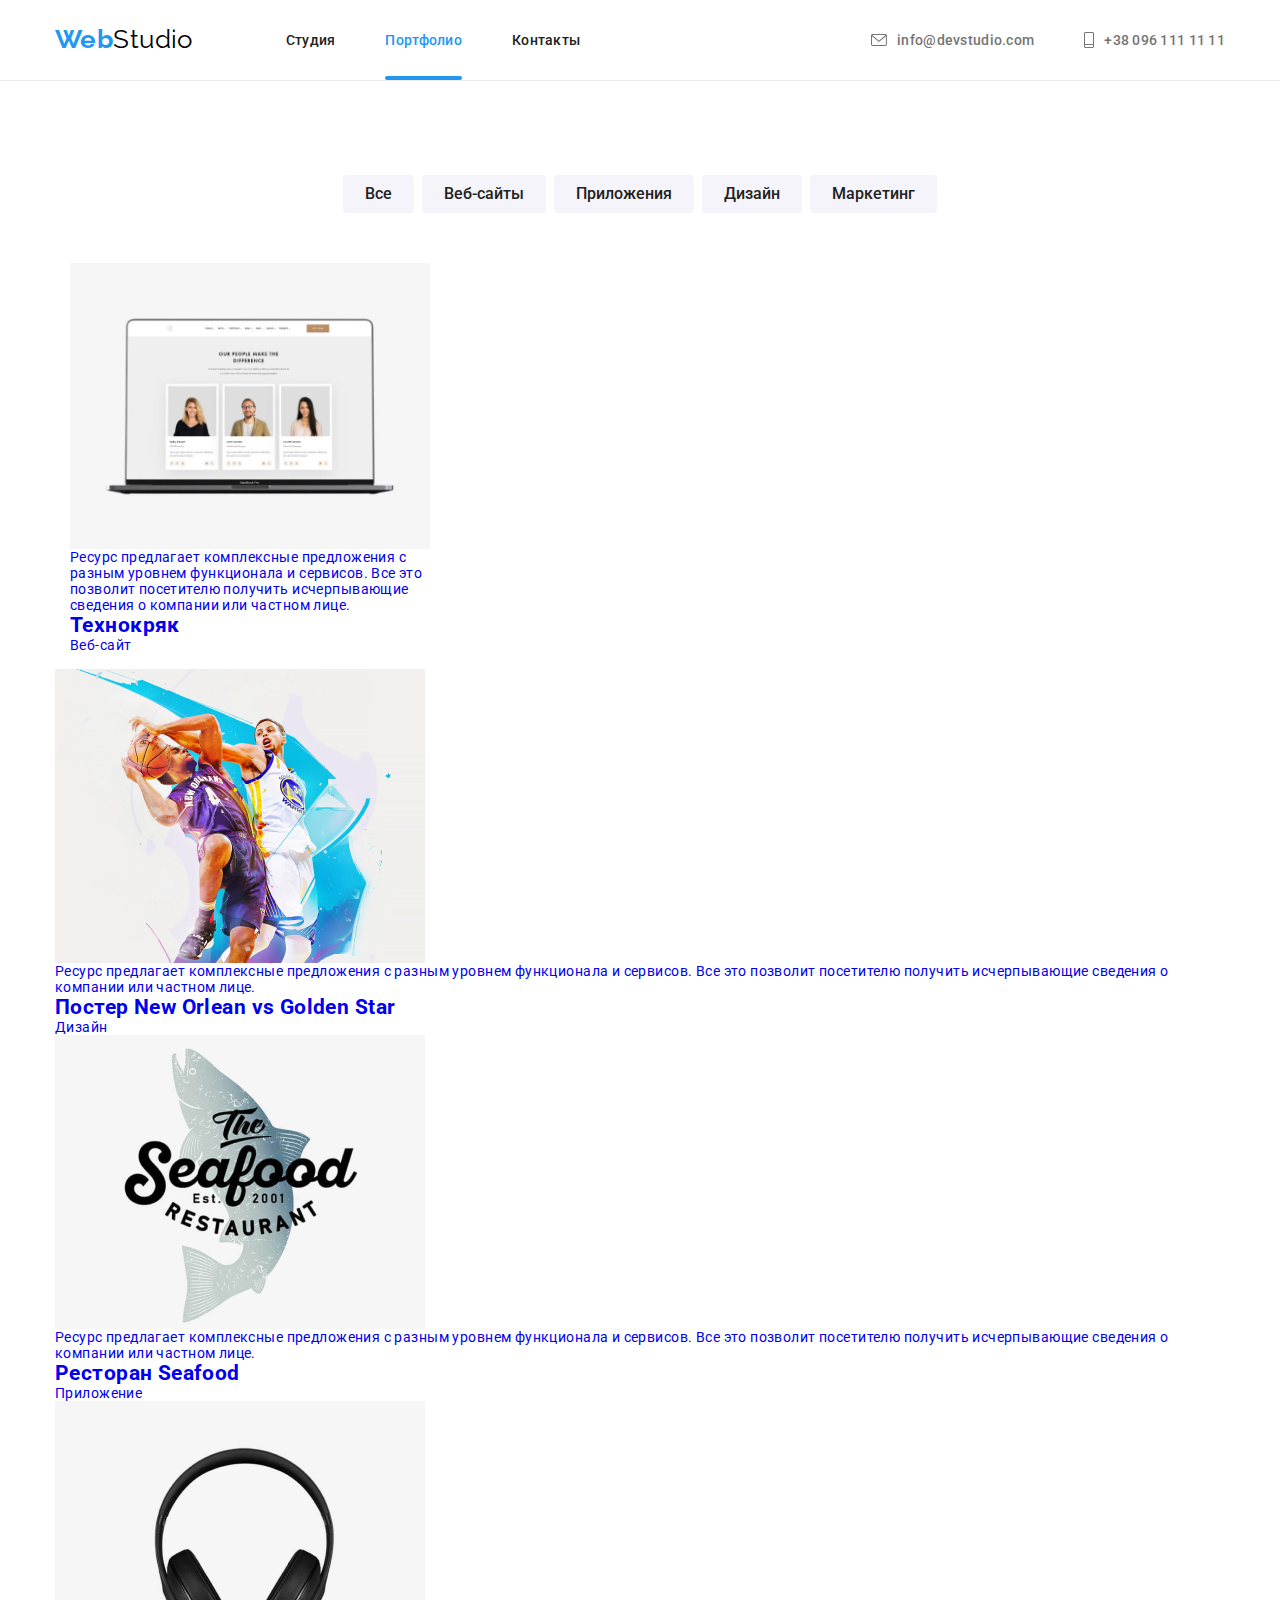
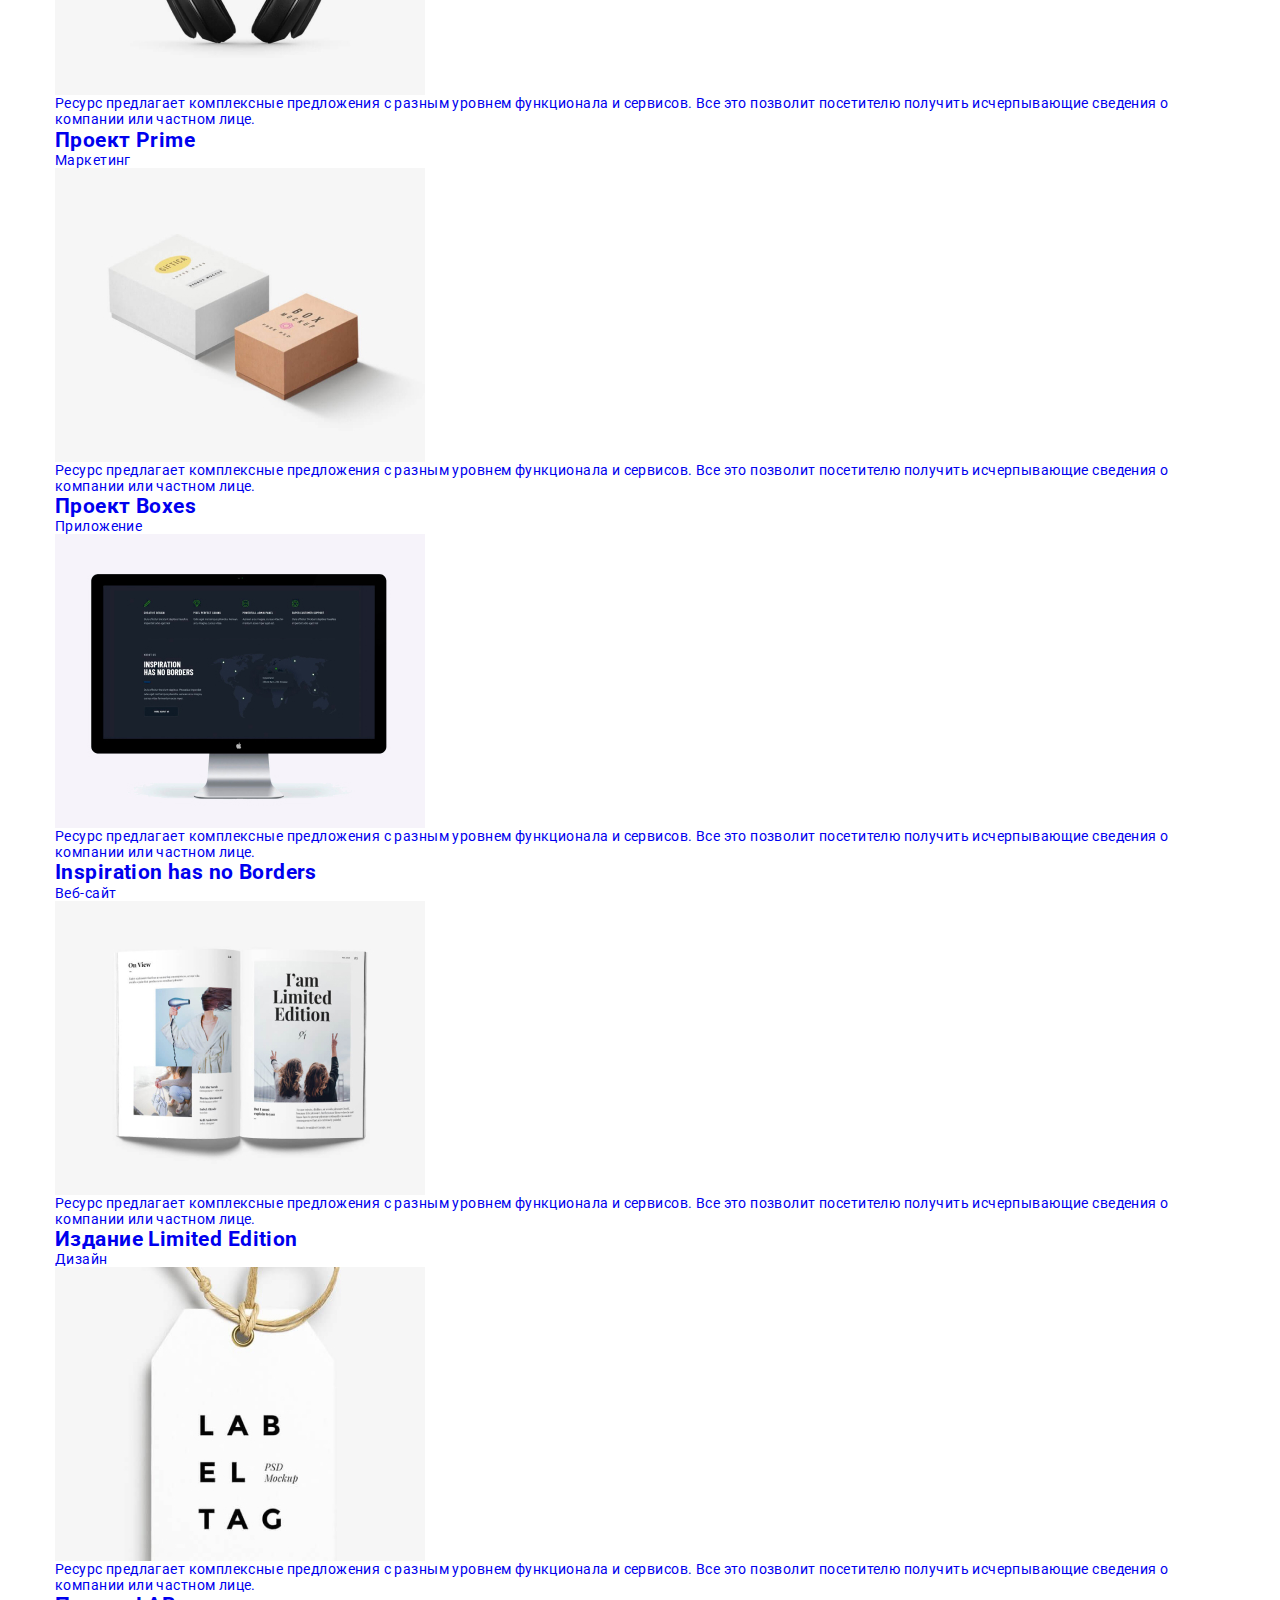
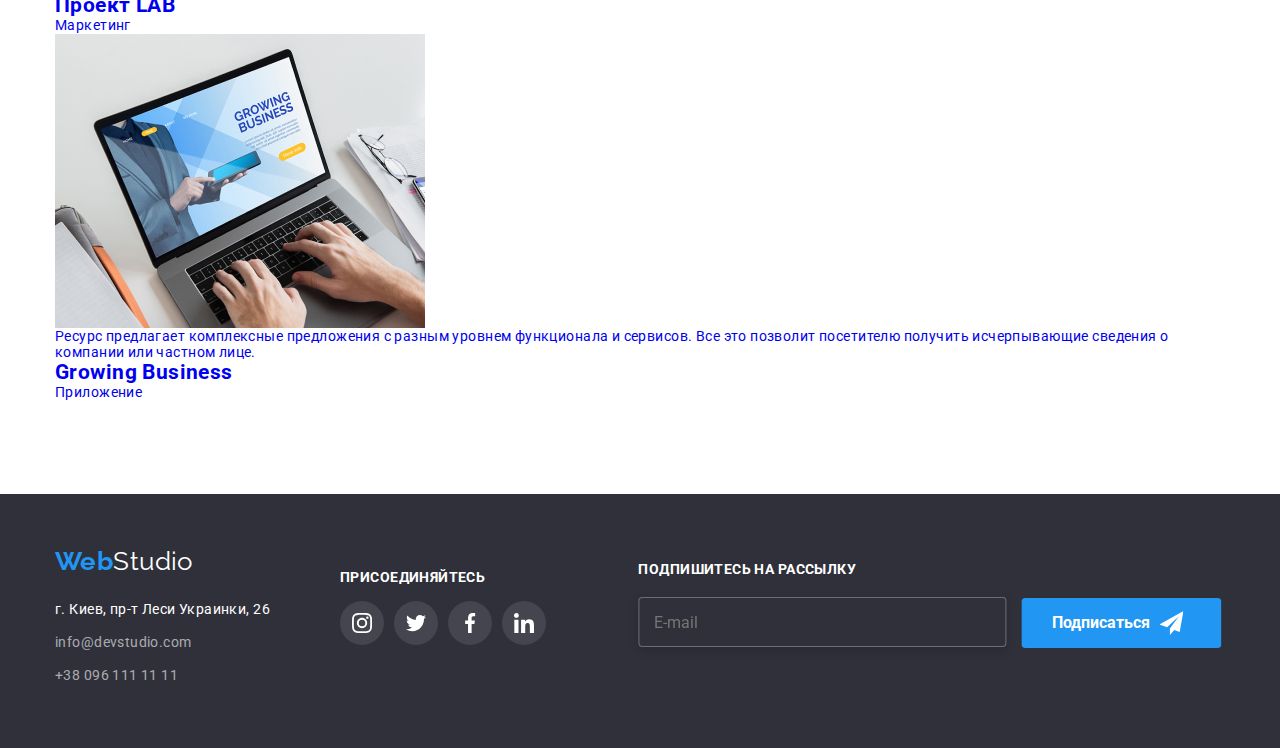
==== commit 85bd5dd5: "правка портфоліо" ====
--- a/portfolio.html
+++ b/portfolio.html
@@ -2,288 +2,312 @@
 <html lang="ru">
 
 <head>
-  <meta charset="UTF-8" />
-  <meta http-equiv="X-UA-Compatible" content="IE=edge" />
-  <meta name="viewport" content="width=device-width, initial-scale=1.0" />
-  <title>Portfolio</title>
-  <!-- фонд початок -->
-  <link rel="preconnect" href="https://fonts.googleapis.com">
-  <link rel="preconnect" href="https://fonts.gstatic.com" crossorigin>
-  <link
-    href="https://fonts.googleapis.com/css2?family=Oleo+Script&family=Raleway:wght@700&family=Roboto:wght@400;500;700;900&display=swap"
-    rel="stylesheet">
-  <!-- фонди кінець -->
-
-  <!-- Normalize stiles початок -->
-  <link rel="stylesheet" href="https://cdn.jsdelivr.net/npm/modern-normalize@1.1.0/modern-normalize.min.css">
-  <!-- Normalize stiles кінець -->
-
-  <!-- css start-->
-  <link rel="stylesheet" href="./css/main.min.css">
+    <meta charset="UTF-8" />
+    <meta http-equiv="X-UA-Compatible" content="IE=edge" />
+    <meta name="viewport" content="width=device-width, initial-scale=1.0" />
+    <title>Portfolio</title>
+    <!-- фонд початок -->
+    <link rel="preconnect" href="https://fonts.googleapis.com">
+    <link rel="preconnect" href="https://fonts.gstatic.com" crossorigin>
+    <link
+        href="https://fonts.googleapis.com/css2?family=Oleo+Script&family=Raleway:wght@700&family=Roboto:wght@400;500;700;900&display=swap"
+        rel="stylesheet">
+    <!-- фонди кінець -->
+
+    <!-- Normalize stiles початок -->
+    <link rel="stylesheet" href="https://cdn.jsdelivr.net/npm/modern-normalize@1.1.0/modern-normalize.min.css">
+    <!-- Normalize stiles кінець -->
+
+    <!-- css start-->
+    <link rel="stylesheet" href="./css/main.min.css">
 
 </head>
 
 <body>
-    
-  <header class="header">
-    <div class="container-header">
-                    <a class="logo" href="./index.html">Web<span class="logo-web">Studio</span></a>
-               <nav >
-               <ul class="head-nav">
-                <li class="head-nav__list"><a class="header-list" href="./index.html">Студия</a></li>
-                <li class="head-nav__list"><a class="curent-portfolio" href="./portfolio.html">Портфолио</a>
-                  
+
+    <header class="header">
+        <div class="container main-nav">
+            <nav class="header-nav">
+                <a class="logo-web" href="./index.html">Web<span class="logo">Studio</span></a>
+                <ul class="header-list">
+                    <li class="header-list-item">
+                        <a class="header-link link " href=" ./index.html ">Студия</a>
+                    </li>
+                    <li class="header-list-item">
+                        <a class="header-link current" href=" ./portfolio.html ">Портфолио</a>
+                    </li>
+                    <li class="header-list-item">
+                        <a class="header-link " href=" # ">Контакты</a>
+                    </li>
+                </ul>
+            </nav>
+            <ul class="header-list-cont">
+                <li class="header-list-item">
+                    <a class="header-cont" href=" info@devstudio.com ">
+                        <svg class="icon-cont" width="16px" height="12px">
+                            <use href="./image/icons.svg#icon-envelope-hover"></use>
+                        </svg>info@devstudio.com</a>
                 </li>
-                <li class="head-nav__list"><a class="header-list" href="">Контакты</a></li>
-               </ul>
-               </nav>
-               <div class="head-group"> 
-               <ul class="head-group">
-                  <li class="head-group__list">
-                     <a class="list" href="mailto:info@devstudio.com"><svg class="heder-icon" width="16" height="12">
-                     <use href="./image/icons.svg#icon-envelope-hover"></use>
-                     </svg>info@devstudio.com</a>
-                 </li>
-                 <li class="head-group__list">
-                     <a class="list" href="tel:+380961111111"><svg class="heder-icon" width="10" height="16">
-                     <use  href="./image/icons.svg#icon-telepfone"></use>
-                     </svg>+38 096 111 11 11</a>
-                 </li>
-               </ul>
-               </div>
-    </div>
-            </header>  
-      
-   
-<main>
-
-<section class="section">
-    <div class="container">
-     <h1 hidden>Маркетинг</h1>
-    <div class="botton-nav">
-    <ul class="botton-nav__list">
-        <li class="botton-nav__item"><button class="button" type="button">Все</button></li>
-        <li class="botton-nav__item"><button class="button" type="button">Веб-сайты</button></li>
-        <li class="botton-nav__item"><button class="button" type="button">Приложения</button></li>
-        <li class="botton-nav__item"><button class="button" type="button">Дизайн</button></li>
-        <li class="botton-nav__item"><button class="button" type="button">Маркетинг</button></li>
-        </ul>
-    </div>
-</div>
- 
-<div class="container"> 
-     <ul class="cards-set">
- <li class="cards-set__list">
-                <div class="cards-set__item">
-                     <img src="./image/portfolio/img-1-technoquack.jpg" alt="фото" width="370" height="294">
-                <div class="card-overlay">
-                <p class="cards-set__description">
-                    Ресурс предлагает комплексные предложения с разным уровнем 
-                    функционала и сервисов. Все это позволит посетителю получить 
-                    исчерпывающие сведения о компании или частном лице.
-                </p>
-                </div>
-            </div>
-            <div class="cards-set__border"> 
-            <h2 class="cards-set__title">Технокряк</h2>
-            <p class="cards-set__text">Веб-сайт</p>
-         </div>
-        </li>
-        
-        <li class="cards-set__list">
-            <div class="cards-set__item">
-            <img src="./image/portfolio/img-2-new-orleans-vs-golden-star-poster.jpg" alt="фото" width="370" height="294">
-       <div class="card-overlay">
-       <p class="cards-set__description">
-           Ресурс предлагает комплексные предложения с разным уровнем 
-           функционала и сервисов. Все это позволит посетителю получить 
-           исчерпывающие сведения о компании или частном лице.
-       </p>
-       </div>
-   </div>   
-           <div class="cards-set__border">
-            <h2 class="cards-set__title">Постер New Orlean vs Golden Star</h2>
-            <p class="cards-set__text">Дизайн</p>
-           </div>
-      </li>
-      <li class="cards-set__list">
-        <div class="cards-set__item">
-                <img src="./image/portfolio/img-3-seafood-restaurant.jpg" alt="фото" width="370" height="294">
-           <div class="card-overlay">
-           <p class="cards-set__description">
-               Ресурс предлагает комплексные предложения с разным уровнем 
-               функционала и сервисов. Все это позволит посетителю получить 
-               исчерпывающие сведения о компании или частном лице.
-           </p>
-           </div>
-       </div>   
-            <div class="cards-set__border">
-            <h2 class="cards-set__title">Ресторан Seafood</h2>
-            <p class="cards-set__text">Приложение</p>
-            </div>
-         </li>
-
-         <li class="cards-set__list">
-            <div class="cards-set__item">
-                <img src="./image/portfolio/img-4-prime-project.jpg" alt="фото" width="370" height="294">
-           <div class="card-overlay">
-           <p class="cards-set__description">
-               Ресурс предлагает комплексные предложения с разным уровнем 
-               функционала и сервисов. Все это позволит посетителю получить 
-               исчерпывающие сведения о компании или частном лице.
-           </p>
-           </div>
-       </div>   
-            <div class="cards-set__border">
-            <h2 class="cards-set__title">Проект Prime</h2>
-            <p class="cards-set__text">Маркетинг</p>
-            </div>
-         </li>
-
-         <li class="cards-set__list">
-            <div class="cards-set__item">
-                <img src="./image/portfolio/img-5-boxes-project.jpg" alt="фото" width="370" height="294">
-           <div class="card-overlay">
-           <p class="cards-set__description">
-               Ресурс предлагает комплексные предложения с разным уровнем 
-               функционала и сервисов. Все это позволит посетителю получить 
-               исчерпывающие сведения о компании или частном лице.
-           </p>
-           </div>
-       </div>   
-            <div class="cards-set__border">
-            <h2 class="cards-set__title">Проект Boxes</h2>
-            <p class="cards-set__text">Приложение</p>
-            </div>
-        </li>
-        <li class="cards-set__list">
-            <div class="cards-set__item">
-                <img src="./image/portfolio/img-6-Inspiration-has-no-borders.jpg" alt="фото" width="370" height="294">
-           <div class="card-overlay">
-           <p class="cards-set__description">
-               Ресурс предлагает комплексные предложения с разным уровнем 
-               функционала и сервисов. Все это позволит посетителю получить 
-               исчерпывающие сведения о компании или частном лице.
-           </p>
-           </div>
-       </div>   
-            <div class="cards-set__border">
-            <h2 class="cards-set__title">Inspiration has no Borders</h2>
-            <p class="cards-set__text">Веб-сайт</p>
-            </div>
-         </li>
-
-         <li class="cards-set__list">
-            <div class="cards-set__item">
-                <img src="./image/portfolio/img-7-limited-edition.jpg" alt="фото" width="370" height="294">
-           <div class="card-overlay">
-           <p class="cards-set__description">
-               Ресурс предлагает комплексные предложения с разным уровнем 
-               функционала и сервисов. Все это позволит посетителю получить 
-               исчерпывающие сведения о компании или частном лице.
-           </p>
-           </div>
-       </div>  
-            <div class="cards-set__border">
-            <h2 class="cards-set__title">Издание Limited Edition</h2>
-            <p class="cards-set__text">Дизайн</p>
-            </div>
-         </li>
-
-    <li class="cards-set__list">
-            <div class="cards-set__item">
-        <img src="./image/portfolio/img-8-lab-project.jpg" alt="фото" width="370" height="294">
-   <div class="card-overlay">
-   <p class="cards-set__description">
-       Ресурс предлагает комплексные предложения с разным уровнем 
-       функционала и сервисов. Все это позволит посетителю получить 
-       исчерпывающие сведения о компании или частном лице.
-   </p>
-   </div>
-        </div>  
-            <div class="cards-set__border">
-            <h2 class="cards-set__title">Проект LAB</h2>
-            <p class="cards-set__text">Маркетинг</p>
-            </div>
-         </li>
-         
-    <li class="cards-set__list">
-        <div class="cards-set__item">
-        <img src="./image/portfolio/img-9-growing-business.jpg" alt="фото" width="370" height="295">
-   <div class="card-overlay">
-   <p class="cards-set__description">
-       Ресурс предлагает комплексные предложения с разным уровнем 
-       функционала и сервисов. Все это позволит посетителю получить 
-       исчерпывающие сведения о компании или частном лице.
-   </p>
-   </div>
-        </div>  
-            <div class="cards-set__border">
-            <h2 class="cards-set__title">Growing Business</h2>
-            <p class="cards-set__text">Приложение</p>
-            </div>
-         </li>
-   </ul>
-</div>
-</section>
-</main>
-
-<footer class="footer">
-    <div class="container">
-        <div class="footer-items"> 
-                <a class="logo" href="./index.html">Web<span class="logo-web">Studio</span></a>  
-                <address>
-            <ul class="footer-items-nav" >
-                <li><a class="footer-items-nav__listmap" href="https://goo.gl/maps/piqngm7oDQpEDh6u6" target="_blank" rel="noopener nofollow noreferrer">г. Киев, пр-т Леси Украинки, 26</a></li>
-                <li><a class="footer-items-nav__list" href="mailto:info@devstudio.com">info@devstudio.com</a></li>
-                <li><a class="footer-items-nav__list" href="tel:+380961111111">+38 096 111 11 11</a></li>
-            </ul>
-            </address>
-        </div>
-        <div class="footer-social">
-            <strong class="slogan">Присоединяйтесь</strong>
-            <ul class="social">
-                <li class="footer-social-list">
-                    <a class="footer-social-list__link" href="" aria-label="instagram">
-                    <svg class="footer-social-list__icon"  width="20" height="20">
-                    <use href="./image/icons.svg#icon-instagram"></use>
-                    </svg>
-                    </a>
-                </li>
-                <li class="footer-social-list">
-                    <a class="footer-social-list__link" href="" aria-label="twitter">
-                    <svg class="footer-social-list__icon" width="20" height="20">
-                    <use href="/image/icons.svg#icon-twitter"></use>
-                    </svg>
-                    </a>
-                </li>
-                <li class="footer-social-list">
-                    <a class="footer-social-list__link" href="" aria-label="facebook">
-                    <svg class="footer-social-list__icon" width="20" height="20">
-                    <use href="/image/icons.svg#icon-facebook"></use>
-                    </svg>
-                    </a>
-                </li>
-                <li class="footer-social-list">
-                    <a class="footer-social-list__link" href="" aria-label="linkedin">
-                    <svg class="footer-social-list__icon" width="20" height="20">
-                    <use href="/image/icons.svg#icon-linkedin"></use>
-                    </svg>
-                    </a>
+                <li class=" header-list-item">
+                    <a class="header-cont link" href=" +380961111111 "><svg class="icon-cont" width="10px"
+                            height="16px">
+                            <use href="./image/icons.svg#icon-telepfone"></use>
+                        </svg> +38 096 111 11 11 </a>
                 </li>
             </ul>
         </div>
-    
-        <form class="footer-label">
-          <label class="footer-label__title">Подпишитесь на рассылку </label>
-          <input class="footer-label__email" type="email" name="email" placeholder="Е-mail" required>
-    
-       <button class="button-submit" type="submit">Подписаться <svg class="f-submit" width="24" height="24">
-            <use href="./image/icons.svg#icon-send"></use>
-            </svg>
-        </button>
-    </form>
-    </div>
+    </header>
+
+
+    <main>
+
+        <section class="section">
+            <div class="container">
+                <h1 hidden>Маркетинг</h1>
+                <div class="botton-nav">
+                    <ul class="botton-nav__list">
+                        <li class="botton-nav__item"><button class="button" type="button">Все</button></li>
+                        <li class="botton-nav__item"><button class="button" type="button">Веб-сайты</button></li>
+                        <li class="botton-nav__item"><button class="button" type="button">Приложения</button></li>
+                        <li class="botton-nav__item"><button class="button" type="button">Дизайн</button></li>
+                        <li class="botton-nav__item"><button class="button" type="button">Маркетинг</button></li>
+                    </ul>
+                </div>
+                <ul class="cards-set ">
+                    <li class="cards-set__list">
+          
+                      <a class="cards-set__link" href="#" target="_blank" rel="noopener noreferrer"
+                        aria-label="tehnokryak">
+                        <div class="cards-set__item">
+                          <img src="./image/portfolio/img-1-technoquack.jpg" alt="компютер из изображением веб-сайта" width="370"
+                            height="294">
+                          <div class="card-overlay">
+                            <p class="cards-set__description"> Ресурс предлагает комплексные предложения с разным уровнем
+                              функционала и сервисов. Все это позволит посетителю получить
+                              исчерпывающие сведения о компании или частном лице.
+                            </p>
+                          </div>
+                        </div>
+                        <div class="cards-set__border">
+                          <h2 class="cards-set__title">Технокряк</h2>
+                          <p class="cards-set__text">Веб-сайт</p>
+                        </div>
+                      </a>
+                    </li>
+                    <li class="project-list">
+                      <a class="cards-set__link " href="#" target="_blank" rel="noopener noreferrer"
+                        aria-label="poster New Orlean vs Golden Star">
+                        <div class="card-img">
+                          <img src="./image/portfolio/img-2-new-orleans-vs-golden-star-poster.jpg" alt="баскетболисты с мячом"
+                            width="370" height="294">
+                          <div class="card-overlay">
+                            <p class="cards-set__description"> Ресурс предлагает комплексные предложения с разным уровнем
+                              функционала и сервисов. Все это позволит посетителю получить
+                              исчерпывающие сведения о компании или частном лице.
+                            </p>
+                          </div>
+                        </div>
+                        <div class="cards-set__border">
+                          <h2 class="cards-set__title">Постер New Orlean vs Golden Star</h2>
+                          <p class="cards-set__text">Дизайн</p>
+                        </div>
+                      </a>
+                    </li>
+                    <li class="project-list">
+                      <a class="cards-set__link " href="#" target="_blank" rel="noopener noreferrer" aria-label="seafood">
+                        <div class="card-img">
+                          <img src="./image/portfolio/img-3-seafood-restaurant.jpg" alt="логотип ресторана сеафуд" width="370"
+                            height="294">
+                          <div class="card-overlay">
+                            <p class="cards-set__description"> Ресурс предлагает комплексные предложения с разным уровнем
+                              функционала и сервисов. Все это позволит посетителю получить
+                              исчерпывающие сведения о компании или частном лице.
+                            </p>
+                          </div>
+                        </div>
+                        <div class="cards-set__border">
+                          <h2 class="cards-set__title">Ресторан Seafood</h2>
+                          <p class="cards-set__text">Приложение</p>
+                        </div>
+                      </a>
+                    </li>
+          
+                    <li class="project-list">
+                      <a class="cards-set__link " href="#" target="_blank" rel="noopener noreferrer" aria-label="prime">
+                        <div class="card-img">
+                          <img src="./image/portfolio/img-4-prime-project.jpg" alt="ображенные наушники" width="370" height="294">
+                          <div class="card-overlay">
+                            <p class="cards-set__description"> Ресурс предлагает комплексные предложения с разным уровнем
+                              функционала и сервисов. Все это позволит посетителю получить
+                              исчерпывающие сведения о компании или частном лице.
+                            </p>
+                          </div>
+                        </div>
+                        <div class="cards-set__border">
+                          <h2 class="cards-set__title">Проект Prime</h2>
+                          <p class="cards-set__text">Маркетинг</p>
+                        </div>
+                      </a>
+                    </li>
+                    <li class="project-list">
+                      <a class="cards-set__link " href="#" target="_blank" rel="noopener noreferrer" aria-label="boxes">
+                        <div class="card-img">
+                          <img src="./image/portfolio/img-5-boxes-project.jpg" alt="коробки с надписями " width="370"
+                            height="294">
+                          <div class="card-overlay">
+                            <p class="cards-set__description"> Ресурс предлагает комплексные предложения с разным уровнем
+                              функционала и сервисов. Все это позволит посетителю получить
+                              исчерпывающие сведения о компании или частном лице.
+                            </p>
+                          </div>
+                        </div>
+                        <div class="cards-set__border">
+                          <h2 class="cards-set__title">Проект Boxes</h2>
+                          <p class="cards-set__text">Приложение</p>
+                        </div>
+                      </a>
+                    </li>
+                    <li class="project-list">
+                      <a class="cards-set__link " href="#" target="_blank" rel="noopener noreferrer"
+                        aria-label="inspirations">
+                        <div class="card-img">
+                          <img src="./image/portfolio/img-6-Inspiration-has-no-borders.jpg" alt="монитор с изображением веб сайта"
+                            width="370" height="294">
+                          <div class="card-overlay">
+                            <p class="cards-set__description"> Ресурс предлагает комплексные предложения с разным уровнем
+                              функционала и сервисов. Все это позволит посетителю получить
+                              исчерпывающие сведения о компании или частном лице.
+                            </p>
+                          </div>
+                        </div>
+                        <div class="cards-set__border">
+                          <h2 class="cards-set__title" lang="en">Inspiration has no Borders</h2>
+                          <p class="cards-set__text">Веб-сайт</p>
+                        </div>
+                      </a>
+                    </li>
+                    <li class="project-list">
+                      <a class="cards-set__link " href="#" target="_blank" rel="noopener noreferrer"
+                        aria-label="limitededition">
+                        <div class="card-img">
+                          <img src="./image/portfolio/img-7-limited-edition.jpg" alt="журнал с картинками " width="370"
+                            height="294">
+                          <div class="card-overlay">
+                            <p class="cards-set__description"> Ресурс предлагает комплексные предложения с разным уровнем
+                              функционала и сервисов. Все это позволит посетителю получить
+                              исчерпывающие сведения о компании или частном лице.
+                            </p>
+                          </div>
+                        </div>
+                        <div class="cards-set__border">
+                          <h2 class="cards-set__title">Издание Limited Edition</h2>
+                          <p class="cards-set__text">Дизайн</p>
+                        </div>
+                      </a>
+                    </li>
+                    <li class="project-list">
+                      <a class="cards-set__link " href="#" target="_blank" rel="noopener noreferrer" aria-label="lab">
+                        <div class="card-img">
+                          <img src="./image/portfolio/img-8-lab-project.jpg" alt=",бирка с натписю лаб ел таг" width="370"
+                            height="294">
+                          <div class="card-overlay">
+                            <p class="cards-set__description"> Ресурс предлагает комплексные предложения с разным уровнем
+                              функционала и сервисов. Все это позволит посетителю получить
+                              исчерпывающие сведения о компании или частном лице.
+                            </p>
+                          </div>
+                        </div>
+                        <div class="cards-set__border">
+                          <h2 class="cards-set__title">Проект LAB</h2>
+                          <p class="cards-set__text">Маркетинг</p>
+                        </div>
+                      </a>
+                    </li>
+                    <li class="project-list">
+                      <a class="cards-set__link " href="#" target="_blank" rel="noopener noreferrer"
+                        aria-label="growingbusiness">
+                        <div class="card-img">
+                          <img src="./image/portfolio/img-9-growing-business.jpg"
+                            alt="ноутбук с изображением веб-сайта растущий бизнес " width="370" height="294">
+                          <div class="card-overlay">
+                            <p class="cards-set__description"> Ресурс предлагает комплексные предложения с разным уровнем
+                              функционала и сервисов. Все это позволит посетителю получить
+                              исчерпывающие сведения о компании или частном лице.
+                            </p>
+                          </div>
+                        </div>
+                        <div class="cards-set__border">
+                          <h2 class="cards-set__title" lang="en">Growing Business</h2>
+                          <p class="cards-set__text">Приложение</p>
+                        </div>
+                      </a>
+                    </li>
+                  </ul>
+
+            </div>
+        </section>
+    </main>
+
+    <footer class="footer">
+        <div class="container">
+            <div class="footer-items">
+                <a class="logo-web" href="./index.html">Web<span class="logo">Studio</span></a>
+                <address>
+                    <ul class="footer-items-nav">
+                        <li>
+                            <a class="footer-items-nav__listmap" href="https://goo.gl/maps/piqngm7oDQpEDh6u6"
+                                target="_blank" rel="noopener nofollow noreferrer">г. Киев, пр-т Леси Украинки, 26</a>
+                        </li>
+                        <li><a class="footer-items-nav__list" href="mailto:info@devstudio.com">info@devstudio.com</a>
+                        </li>
+                        <li><a class="footer-items-nav__list" href="tel:+380961111111">+38 096 111 11 11</a></li>
+                    </ul>
+                </address>
+            </div>
+            <div class="footer-social">
+                <strong class="slogan">Присоединяйтесь</strong>
+                <ul class="social">
+                    <li class="footer-social-list">
+                        <a class="footer-social-list__link" href="" aria-label="instagram">
+                            <svg class="footer-social-list__icon" width="20" height="20">
+                                <use href="./image/icons.svg#icon-instagram"></use>
+                            </svg>
+                        </a>
+                    </li>
+                    <li class="footer-social-list">
+                        <a class="footer-social-list__link" href="" aria-label="twitter">
+                            <svg class="footer-social-list__icon" width="20" height="20">
+                                <use href="./image/icons.svg#icon-twitter"></use>
+                            </svg>
+                        </a>
+                    </li>
+                    <li class="footer-social-list">
+                        <a class="footer-social-list__link" href="" aria-label="facebook">
+                            <svg class="footer-social-list__icon" width="20" height="20">
+                                <use href="./image/icons.svg#icon-facebook"></use>
+                            </svg>
+                        </a>
+                    </li>
+                    <li class="footer-social-list">
+                        <a class="footer-social-list__link" href="" aria-label="linkedin">
+                            <svg class="footer-social-list__icon" width="20" height="20">
+                                <use href="./image/icons.svg#icon-linkedin"></use>
+                            </svg>
+                        </a>
+                    </li>
+                </ul>
+            </div>
+
+            <form class="footer-label">
+                <label class="footer-label__title">Подпишитесь на рассылку </label>
+                <input class="footer-label__email" type="email" name="email" placeholder="Е-mail" required>
+
+                <button class="button-submit" type="submit">Подписаться <svg class="f-submit" width="24" height="24">
+                        <use href="./image/icons.svg#icon-send"></use>
+                    </svg>
+                </button>
+            </form>
+        </div>
     </footer>
 </body>
 
--- a/css/main.min.css
+++ b/css/main.min.css
@@ -1 +1 @@
-:root{--third-font: "Oleo Script";--secondary-font: "Raleway";--main-font: "Roboto";--black-txt-cl: #000000;--accent-txt-cl: #2196f3;--dark-txt-cl: #212121;--light-txt-cl: #ffffff;--gray-txt-cl: #757575;--gray-bgr-cl: #f5f4fa;--dark-bgr-cl: #2f303a;--light-bgr-cl: #ffffff;--blue-but-cl: #188ce8;--color-border-porfolio: #eeeeee;--background-color-icons: #2196f3;--color-icons: #ffffff;--dark-cl-icons: #212121;--gray-background-cl-icons:#afb1b8;--border-portfolio:#ececec;--items: 3;--indent: 30px;--timing-variable: cubic-bezier(0.4, 0, 0.2, 1);--width: 1200px}body{letter-spacing:.03em;font-size:14px;color:var(--gray-txt-cl);background-color:var(--light-bgr-cl);font-family:"Roboto",sans-serif;margin:0}body.no-scroll{overflow:hidden}html{-webkit-box-sizing:border-box;box-sizing:border-box}h1,h2,h3,h4,p{margin:0}ul{list-style:none;padding-left:0;margin:0}a{text-decoration:none}img{display:block;max-width:100%;height:auto}address{font-style:normal}*,*::before,*::after{-webkit-box-sizing:border-box;box-sizing:border-box}.section{padding-bottom:94px;padding-top:94px}.section-comand{background:var(--gray-bgr-cl);padding-bottom:94px;padding-top:94px}.section-studia{padding-top:94px}.container{margin-left:auto;margin-right:auto;padding-left:15px;padding-right:15px;width:1200px}.section{padding-top:94px;padding-bottom:94px}.container-header{display:-webkit-box;display:-ms-flexbox;display:flex;-webkit-box-align:center;-ms-flex-align:center;align-items:center;margin-left:auto;margin-right:auto;padding-left:15px;padding-right:15px;width:1200px;-webkit-box-sizing:border-box;box-sizing:border-box}.modal{position:absolute;top:50%;left:50%;-webkit-transform:translate(-50%, -50%);transform:translate(-50%, -50%);width:528px;height:581px;background:var(--light-txt-cl);-webkit-box-shadow:0px 1px 3px rgba(0,0,0,.12),0px 1px 1px rgba(0,0,0,.14),0px 2px 1px rgba(0,0,0,.2);box-shadow:0px 1px 3px rgba(0,0,0,.12),0px 1px 1px rgba(0,0,0,.14),0px 2px 1px rgba(0,0,0,.2);border-radius:4px}.slogan{font-family:var(--main-font);font-style:normal;font-weight:700;font-size:14px;line-height:16px;text-transform:uppercase;color:var(--light-bgr-cl)}.footer-social{display:-webkit-inline-box;display:-ms-inline-flexbox;display:inline-flex;color:var(--light-bgr-cl);margin-left:70px;margin-top:15px;-webkit-box-orient:vertical;-webkit-box-direction:normal;-ms-flex-direction:column;flex-direction:column;position:absolute}.footer-social-list__icon{fill:var(--color-icons)}.footer-social-list:not(:last-child){margin-right:10px}.footer-social-list__link{display:-webkit-box;display:-ms-flexbox;display:flex;-webkit-box-align:center;-ms-flex-align:center;align-items:center;-webkit-box-pack:center;-ms-flex-pack:center;justify-content:center;width:44px;height:44px;border-radius:50%;background:rgba(255,255,255,.1);-webkit-transition:250ms cubic-bezier(0.4, 0, 0.2, 1);transition:250ms cubic-bezier(0.4, 0, 0.2, 1)}.footer-social-list__link:hover,.footer-social-list__link:focus{background:var(--blue-but-cl)}.social{display:-webkit-box;display:-ms-flexbox;display:flex;-webkit-box-pack:center;-ms-flex-pack:center;justify-content:center;-webkit-box-align:center;-ms-flex-align:center;align-items:center;margin-top:16px}.social-link:not(:last-child){margin-right:10px}.soclink{display:-webkit-box;display:-ms-flexbox;display:flex;-webkit-box-pack:center;-ms-flex-pack:center;justify-content:center;-webkit-box-align:center;-ms-flex-align:center;align-items:center;width:44px;height:44px;border:0;border-radius:50px;color:#afb1b8;-webkit-transition:250ms cubic-bezier(0.4, 0, 0.2, 1);transition:250ms cubic-bezier(0.4, 0, 0.2, 1)}.social-icon{fill:currentColor}.social-link:hover .soclink,.social-link:focus .soclink{background-color:var(--background-color-icons);color:var(--light-bgr-cl)}.header{font-family:var(--main-font);display:-webkit-box;display:-ms-flexbox;display:flex;-webkit-box-align:center;-ms-flex-align:center;align-items:center;font-weight:500;font-size:14px;line-height:1.14;-webkit-box-sizing:border-box;box-sizing:border-box;border-bottom:1px solid var(--border-portfolio)}.head-nav{display:-webkit-box;display:-ms-flexbox;display:flex;color:var(--dark-txt-cl);margin-left:50px}.head-group{display:-webkit-box;display:-ms-flexbox;display:flex;margin-left:auto;padding:0}.header-list{display:-webkit-box;display:-ms-flexbox;display:flex;padding:0;text-decoration:none;color:var(--dark-txt-cl);padding-top:32px;padding-bottom:32px;-webkit-transition:250ms cubic-bezier(0.4, 0, 0.2, 1);transition:250ms cubic-bezier(0.4, 0, 0.2, 1)}.list{display:-webkit-box;display:-ms-flexbox;display:flex;-webkit-box-align:center;-ms-flex-align:center;align-items:center;text-decoration:none;color:var(--gray-txt-cl);padding-top:32px;padding-bottom:32px;-webkit-transition:250ms cubic-bezier(0.4, 0, 0.2, 1);transition:250ms cubic-bezier(0.4, 0, 0.2, 1)}.head-group__list,.head-group__list:focus,.head-nav__list:hover,.head-nav__list:focus{fill:currentColor}.head-group__list:not(:last-child),.head-nav__list:not(:last-child){margin-right:50px;padding:0;display:-webkit-box;display:-ms-flexbox;display:flex}.list .heder-icon{margin-right:10px}.header a:hover,.header a:focus{color:var(--blue-but-cl)}.curent-portfolio,.curent-studio{position:relative;color:var(--background-color-icons);padding-top:32px;padding-bottom:32px;-webkit-transition:250ms var(--timing-variable);transition:250ms var(--timing-variable)}.curent-studio::after,.curent-portfolio::after{content:"";width:100%;height:4px;position:absolute;bottom:-8px;left:0;border-radius:2px;background-color:var(--background-color-icons)}.footer{position:relative;display:-webkit-box;display:-ms-flexbox;display:flex;background:var(--dark-bgr-cl);font-weight:400;font-size:14px;line-height:1.71;padding:60px 0}.footer-items{display:inline-block}.footer-items-nav__listmap{display:block;padding-top:20px;text-decoration:none;color:var(--color-icons);font-style:normal;-webkit-transition:250ms var(--timing-variable);transition:250ms var(--timing-variable)}.footer-items-nav__list{display:block;padding-top:9px;color:var(--color-icons);text-decoration:none;color:rgba(255,255,255,.6);font-style:normal;-webkit-transition:250ms var(--timing-variable);transition:250ms var(--timing-variable)}.footer a:hover,.footer a:focus{color:var(--accent-txt-cl)}.modal-form{padding:40px}.modal-form__title{font-family:var(--main-font);font-style:normal;font-weight:700;font-size:20px;line-height:23px;text-align:center;letter-spacing:.03em;color:var(--dark-txt-cl);margin:0}.modal-form__input{width:100%;height:40px;padding-left:40px;border:1px solid rgba(33,33,33,.2);border-radius:4px;cursor:pointer}.modal-form__coment::-webkit-input-placeholder{font-family:var(--main-font);font-style:normal;font-weight:400;font-size:14px;line-height:16px;letter-spacing:.01em;color:rgba(117,117,117,.5)}.modal-form__coment::-moz-placeholder{font-family:var(--main-font);font-style:normal;font-weight:400;font-size:14px;line-height:16px;letter-spacing:.01em;color:rgba(117,117,117,.5)}.modal-form__coment:-ms-input-placeholder{font-family:var(--main-font);font-style:normal;font-weight:400;font-size:14px;line-height:16px;letter-spacing:.01em;color:rgba(117,117,117,.5)}.modal-form__coment::-ms-input-placeholder{font-family:var(--main-font);font-style:normal;font-weight:400;font-size:14px;line-height:16px;letter-spacing:.01em;color:rgba(117,117,117,.5)}.modal-form__coment::placeholder{font-family:var(--main-font);font-style:normal;font-weight:400;font-size:14px;line-height:16px;letter-spacing:.01em;color:rgba(117,117,117,.5)}.modal-form__input:focus,.modal-form__coment:focus,.modal-form__input:hover,.modal-form__coment:hover{outline:var(--accent-color);border:1px solid var(--blue-but-cl);-webkit-transition:250ms cubic-bezier(0.4, 0, 0.2, 1);transition:250ms cubic-bezier(0.4, 0, 0.2, 1)}.modal-form__input:focus+svg,.modal-form__input:hover+svg{border-color:var(---blue-but-cl);fill:var(--background-color-icons);-webkit-transition:250ms var(--timing-variable);transition:250ms var(--timing-variable)}.modal-form__list{font-family:var(--main-font);font-style:normal;font-weight:400;font-size:12px;line-height:14px;letter-spacing:.01em;color:var(--gray-txt-cl);padding-bottom:4px;padding-top:10px}.modal-form__list:not(:last-child){display:block}.modal-form__icon{position:absolute;left:40px;-webkit-transform:translate(100%, 100%);transform:translate(100%, 100%)}textarea{display:block;resize:none;width:100%;height:120px;padding:12px 16px;border:1px solid rgba(33,33,33,.2);border-radius:4px;cursor:pointer}.checkbox{display:-webkit-box;display:-ms-flexbox;display:flex;padding-top:20px;padding-bottom:30px}.checkbox__input{position:absolute;width:1px;height:1px;margin:-1px;border:0;padding:0;white-space:nowrap;-webkit-clip-path:inset(100%);clip-path:inset(100%);clip:rect(0 0 0 0);overflow:hidden}.checkbox__link{display:inline-block;margin-right:7px;width:16px;height:15px;border:1px solid var(--black-txt-cl);border-radius:2px;fill:none;-webkit-transform:translate(5px, 4px);transform:translate(5px, 4px);cursor:pointer}.checkbox__text{display:-webkit-box;display:-ms-flexbox;display:flex;font-family:var(--main-font);font-style:normal;font-weight:400;font-size:14px;line-height:1.71;letter-spacing:.03em;color:var(--gray-txt-cl);padding-left:7px}.checkbox__policity{color:var(--accent-txt-cl);text-decoration:underline;padding-left:5px}.checkbox__input:checked+.checkbox__link{background-color:var(--accent-txt-cl);background-image:url(../images/icons/full-check.svg);background-origin:border-box;border-color:var(--accent-txt-cl);border-radius:2px;-webkit-transition:250ms var(--timing-variable);transition:250ms var(--timing-variable);cursor:pointer}.modal-submit{display:-webkit-box;display:-ms-flexbox;display:flex;-webkit-box-pack:center;-ms-flex-pack:center;justify-content:center;-webkit-box-align:center;-ms-flex-align:center;align-items:center;text-align:center;padding:10px 55px;font-family:var(--main-font);font-style:normal;font-weight:700;font-size:16px;line-height:1.88;letter-spacing:.06em;color:var(--light-txt-cl);background:var(--background-color-icons);-webkit-box-shadow:0px 4px 4px rgba(0,0,0,.15);box-shadow:0px 4px 4px rgba(0,0,0,.15);border-radius:4px;border-color:rgba(0,0,0,0);cursor:pointer;margin-left:auto;margin-right:auto;-webkit-transition:250ms var(--timing-variable);transition:250ms var(--timing-variable)}.modal-submit:focus,.modal-submit:hover{background:var(--blue-but-cl);-webkit-transition:250ms var(--timing-variable);transition:250ms var(--timing-variable)}.modal-close-button{display:-webkit-box;display:-ms-flexbox;display:flex;position:absolute;top:0;right:0;width:30px;height:30px;padding:9px 10px;margin-top:8px;-ms-flex-line-pack:center;align-content:center;margin-right:8px;-webkit-box-pack:center;-ms-flex-pack:center;justify-content:center;color:var(--black-txt-cl);background:var(--light-bgr-cl);border:1px solid rgba(0,0,0,.1);border-radius:50%;cursor:pointer;-webkit-transition:250ms var(--timing-variable);transition:250ms var(--timing-variable)}.modal-close-button:hover{fill:var(--blue-but-cl)}.modal-close-button:hover{border-color:var(--background-color-icons)}.botton-nav{display:-webkit-box;display:-ms-flexbox;display:flex}.botton-nav__list{width:var(--width);display:-webkit-box;display:-ms-flexbox;display:flex;-webkit-box-pack:center;-ms-flex-pack:center;justify-content:center;margin-bottom:35px}.botton-nav__item:first-child{margin-left:0px}.botton-nav__item{margin-left:8px}.button{padding:6px 22px;font-family:inherit;font-weight:500;font-size:16px;line-height:1.62;text-align:center;color:var(--dark-txt-cl);background:var(--gray-bgr-cl);cursor:pointer;border:none;border-radius:4px;-webkit-transition:250ms var(--timing-variable);transition:250ms var(--timing-variable)}.button:hover,.button:focus,.button:active{color:var(--light-txt-cl);background:var(--blue-but-cl);border-radius:4px;-webkit-box-shadow:0px 3px 1px rgba(0,0,0,.1),0px 1px 2px rgba(0,0,0,.08),0px 2px 2px rgba(0,0,0,.12);box-shadow:0px 3px 1px rgba(0,0,0,.1),0px 1px 2px rgba(0,0,0,.08),0px 2px 2px rgba(0,0,0,.12)}.button-order{font-family:inherit;color:var(--light-txt-cl);background:var(--background-color-icons);font-style:normal;font-weight:700;font-size:16px;line-height:1.88;display:-webkit-box;display:-ms-flexbox;display:flex;-webkit-box-align:center;-ms-flex-align:center;align-items:center;text-align:center;margin-left:auto;margin-right:auto;margin-top:30px;border:none;border-radius:4px;cursor:pointer;padding:10px 32px;-webkit-transition:250ms var(--timing-variable);transition:250ms var(--timing-variable)}.button-order:hover,.button-order:focus,.button-order:active{background:var(--blue-but-cl)}.button-submit{display:-webkit-inline-box;display:-ms-inline-flexbox;display:inline-flex;font-family:"Roboto";font-style:normal;font-weight:700;font-size:16px;line-height:1.88;-webkit-box-align:center;-ms-flex-align:center;align-items:center;text-align:center;margin-left:12px;min-width:200px;height:50px;padding:10px 28px;color:var(--light-txt-cl);background:var(--background-color-icons);border-radius:4px;border-color:rgba(0,0,0,0);cursor:pointer;-webkit-transition:250ms var(--timing-variable);transition:250ms var(--timing-variable)}.button-submit:hover,.button-submit:focus{background:var(--blue-but-cl);-webkit-transition:250ms var(--timing-variable);transition:250ms var(--timing-variable)}.f-submit{fill:var(--light-txt-cl);margin-left:10px}.clients{display:-webkit-box;display:-ms-flexbox;display:flex;font-size:36px;line-height:1.16;padding:0;text-align:center}.clients__item:not(:last-child){margin-right:30px}.clients__item{width:170px;height:92px}.clients__icon{fill:currentColor}.clients__icon:hover,.clients__icon:focus{color:var(--blue-but-cl);border-color:var(--blue-but-cl);-webkit-transition:250ms var(--timing-variable);transition:250ms var(--timing-variable)}.clients__link{display:-webkit-box;display:-ms-flexbox;display:flex;-webkit-box-sizing:border-box;box-sizing:border-box;-webkit-box-align:center;-ms-flex-align:center;align-items:center;-webkit-box-pack:center;-ms-flex-pack:center;justify-content:center;width:100%;height:100%;border:1px solid var(--gray-background-cl-icons);border-radius:4px;color:var(--gray-background-cl-icons);-webkit-transition:250ms var(--timing-variable);transition:250ms var(--timing-variable)}.clients__link:hover,.clients__link:focus{color:var(--blue-but-cl);border-color:var(--blue-but-cl)}.cards-set{display:-webkit-box;display:-ms-flexbox;display:flex;-ms-flex-wrap:wrap;flex-wrap:wrap}.cards-set__list{margin-right:30px;margin-bottom:30px;-ms-flex-preferred-size:calc((100% - var(--indent)*var(--items))/var(--items));flex-basis:calc((100% - var(--indent)*var(--items))/var(--items));margin:calc(var(--indent)/2);-webkit-transition:250ms var(--timing-variable);transition:250ms var(--timing-variable)}.cards-set__list:hover,.cards-set__list:focus{-webkit-box-shadow:0px 1px 1px rgba(0,0,0,.12),0px 4px 4px rgba(0,0,0,.06),1px 4px 6px rgba(0,0,0,.16);box-shadow:0px 1px 1px rgba(0,0,0,.12),0px 4px 4px rgba(0,0,0,.06),1px 4px 6px rgba(0,0,0,.16);cursor:pointer;-webkit-transition:250ms var(--timing-variable);transition:250ms var(--timing-variable)}.cards-set__item{position:relative;overflow:hidden}.cards-set__description{font-family:"Roboto";font-style:normal;font-weight:400;font-size:18px;line-height:1.56;padding:63px 24px;color:var(--light-bgr-cl)}.cards-set__border{padding:20px 24px;border:1px solid var(--color-border-porfolio)}.cards-set__title{color:var(--dark-txt-cl);font-family:inherit;font-weight:700;font-size:18px;line-height:2;text-decoration:none;margin:0;margin-bottom:4px}.cards-set__text{font-family:inherit;font-weight:400;font-size:16px;line-height:1.88;text-decoration:none;color:var(--dark-txt-cl)}.cards-set .cards-set__list:hover .card-overlay{-webkit-transform:translateY(0);transform:translateY(0)}.card-overlay{display:-webkit-box;display:-ms-flexbox;display:flex;position:absolute;top:0;left:0;width:100%;-webkit-transform:translateY(100%);transform:translateY(100%);-webkit-box-align:center;-ms-flex-align:center;align-items:center;-webkit-box-pack:center;-ms-flex-pack:center;justify-content:center;background:rgba(33,150,243,.9);-webkit-transition:250ms var(--timing-variable);transition:250ms var(--timing-variable)}.work-title{color:var(--dark-txt-cl);font-weight:700;font-size:36px;line-height:1.17;text-align:center;margin-bottom:50px;margin-top:0}.works-list{display:-webkit-box;display:-ms-flexbox;display:flex}.works-list__item{display:inline-block}.works-list__item:not(:last-child){margin-right:30px}.works-list__foto{position:relative}.works-list__describtion{position:absolute;bottom:0;padding:27px 81px;width:100%;font-family:var(--main-font);font-style:normal;font-weight:700;font-size:14px;line-height:16px;text-align:center;letter-spacing:.03em;text-transform:uppercase;color:var(--light-txt-cl);background:rgba(47,48,58,.8)}.logo{font-family:var(--secondary-font);text-decoration:none;font-style:normal;color:var(--accent-txt-cl);font-weight:700;font-size:26px;line-height:1.19;margin-right:40px}.logo-web{color:var(--dark-txt-cl);font-style:normal}.header .logo{color:var(--accent-txt-cl);display:block;padding-top:32px;padding-bottom:32px}footer.logo{font-family:var(--secondary-font);text-decoration:none;font-style:normal;color:var(--accent-txt-cl);font-weight:700;font-size:26px;line-height:1.19}.footer span{color:var(--light-txt-cl)}.hero-overlay{max-width:1600px;height:600px;background-image:-webkit-gradient(linear, left top, right top, from(rgba(47, 48, 58, 0.4)), to(rgba(47, 48, 58, 0.4))),url("../image/img-bg/Img-fon-hero.webp"),url("../image/img-bg/Img-fon-hero.jpg");background-image:linear-gradient(to right, rgba(47, 48, 58, 0.4), rgba(47, 48, 58, 0.4)),url("../image/img-bg/Img-fon-hero.webp"),url("../image/img-bg/Img-fon-hero.jpg");background-repeat:no-repeat;background-position:center;background-size:cover;margin-left:auto;margin-right:auto;padding-bottom:200px;padding-top:200px}.backdrop{opacity:1;position:fixed;top:0;left:0;width:100%;height:100%;background:rgba(0,0,0,.2)}.backdrop.is-hidden{opacity:0;visibility:hidden;pointer-events:none}.hero-title{color:var(--light-txt-cl);font-family:inherit;font-weight:900;font-size:44px;line-height:1.36;text-align:center;text-transform:uppercase}.studia{padding:0;display:-webkit-box;display:-ms-flexbox;display:flex}.studia-list__title{margin-right:30px;font-family:inherit;color:var(--dark-txt-cl);font-style:normal;font-weight:700;font-size:14px;line-height:1.14;text-transform:uppercase;margin:0;margin-bottom:10px}.studia-list__text{margin-right:30px;font-family:inherit;color:var(--gray-txt-cl);font-weight:400;font-size:14px;line-height:1.71;padding:10px,70px,30px,70px}.studia-list:not(:last-child){margin-right:30px}.studia-list__item{display:-webkit-box;display:-ms-flexbox;display:flex;-webkit-box-pack:center;-ms-flex-pack:center;justify-content:center;-webkit-box-align:center;-ms-flex-align:center;align-items:center;background:var(--gray-bgr-cl);width:270px;height:120px;margin-bottom:30px}.h2-title{color:var(--dark-txt-cl);font-weight:700;font-size:36px;line-height:1.17;text-align:center;margin-bottom:50px;margin-top:0}.comands{background:var(--gray-bgr-cl);display:-webkit-box;display:-ms-flexbox;display:flex;padding-left:0}.comand-list{background-color:var(--light-bgr-cl);text-align:center;margin-right:30px;-webkit-box-shadow:0px 1px 3px rgba(0,0,0,.12),0px 1px 1px rgba(0,0,0,.14),0px 2px 1px rgba(0,0,0,.2);box-shadow:0px 1px 3px rgba(0,0,0,.12),0px 1px 1px rgba(0,0,0,.14),0px 2px 1px rgba(0,0,0,.2);border-radius:0px 0px 4px 4px}.comand-list__title{font-family:inherit;color:var(--dark-txt-cl);font-style:normal;font-weight:500;font-size:16px;line-height:1.19;text-decoration:none;margin-bottom:10px;margin-top:0}.comand-list__item{padding-top:30px;padding-bottom:30px}.comand-list__text{color:var(--gray-txt-cl);font-family:inherit;text-align:center;font-style:normal;font-weight:500;font-size:16px;line-height:1.19;text-decoration:none}.footer-label{display:block;position:absolute;-webkit-transform:translate(100%);transform:translate(100%);bottom:100px}.footer-label__title{display:block;font-family:var(--main-font);font-style:normal;font-weight:700;font-size:14px;line-height:16px;text-transform:uppercase;color:var(--light-txt-cl);margin-bottom:20px}.footer-label__email{display:-webkit-inline-box;display:-ms-inline-flexbox;display:inline-flex;font-family:var(--main-font);font-style:normal;font-weight:400;font-size:16px;line-height:1.25;min-width:368px;height:50px;color:var(--light-txt-cl);border:1px solid rgba(255,255,255,.3);-webkit-filter:drop-shadow(0px 4px 4px rgba(0, 0, 0, 0.15));filter:drop-shadow(0px 4px 4px rgba(0, 0, 0, 0.15));border-radius:4px;background:var(--dark-bgr-cl);padding:16px 15px}.footer-label__email:focus{outline:rgba(0,0,0,0)}/*# sourceMappingURL=main.min.css.map */+:root{--third-font: "Oleo Script";--secondary-font: "Raleway";--main-font: "Roboto";--black-txt-cl: #000000;--accent-txt-cl: #2196f3;--dark-txt-cl: #212121;--light-txt-cl: #ffffff;--gray-txt-cl: #757575;--gray-bgr-cl: #f5f4fa;--dark-bgr-cl: #2f303a;--light-bgr-cl: #ffffff;--blue-but-cl: #188ce8;--color-border-porfolio: #eeeeee;--background-color-icons: #2196f3;--color-icons: #ffffff;--dark-cl-icons: #212121;--gray-background-cl-icons: #afb1b8;--border-portfolio: #ececec;--items: 3;--indent: 30px;--timing-variable: cubic-bezier(0.4, 0, 0.2, 1);--width: 1200px}body{letter-spacing:.03em;font-size:14px;color:var(--gray-txt-cl);background-color:var(--light-bgr-cl);font-family:"Roboto",sans-serif;margin:0}body.no-scroll{overflow:hidden}html{-webkit-box-sizing:border-box;box-sizing:border-box}h1,h2,h3,h4,p{margin:0}ul{list-style:none;padding-left:0;margin:0}a{text-decoration:none}img{display:block;max-width:100%;height:auto}address{font-style:normal}*,*::before,*::after{-webkit-box-sizing:border-box;box-sizing:border-box}.section{padding-bottom:94px;padding-top:94px}.section-comand{background:var(--gray-bgr-cl);padding-bottom:94px;padding-top:94px}.section-studia{padding-top:94px}.container{margin-left:auto;margin-right:auto;padding-left:15px;padding-right:15px;width:1200px}.section{padding-top:94px;padding-bottom:94px}.container-header{display:-webkit-box;display:-ms-flexbox;display:flex;-webkit-box-align:center;-ms-flex-align:center;align-items:center;margin-left:auto;margin-right:auto;padding-left:15px;padding-right:15px;width:1200px;-webkit-box-sizing:border-box;box-sizing:border-box}.modal{position:absolute;top:50%;left:50%;-webkit-transform:translate(-50%, -50%);transform:translate(-50%, -50%);width:528px;height:581px;background:var(--light-txt-cl);-webkit-box-shadow:0px 1px 3px rgba(0,0,0,.12),0px 1px 1px rgba(0,0,0,.14),0px 2px 1px rgba(0,0,0,.2);box-shadow:0px 1px 3px rgba(0,0,0,.12),0px 1px 1px rgba(0,0,0,.14),0px 2px 1px rgba(0,0,0,.2);border-radius:4px}.slogan{font-family:var(--main-font);font-style:normal;font-weight:700;font-size:14px;line-height:16px;text-transform:uppercase;color:var(--light-bgr-cl)}.footer-social{display:-webkit-inline-box;display:-ms-inline-flexbox;display:inline-flex;color:var(--light-bgr-cl);margin-left:70px;margin-top:15px;-webkit-box-orient:vertical;-webkit-box-direction:normal;-ms-flex-direction:column;flex-direction:column;position:absolute}.footer-social-list__icon{fill:var(--color-icons)}.footer-social-list:not(:last-child){margin-right:10px}.footer-social-list__link{display:-webkit-box;display:-ms-flexbox;display:flex;-webkit-box-align:center;-ms-flex-align:center;align-items:center;-webkit-box-pack:center;-ms-flex-pack:center;justify-content:center;width:44px;height:44px;border-radius:50%;background:rgba(255,255,255,.1);-webkit-transition:250ms cubic-bezier(0.4, 0, 0.2, 1);transition:250ms cubic-bezier(0.4, 0, 0.2, 1)}.footer-social-list__link:hover,.footer-social-list__link:focus{background:var(--blue-but-cl)}.social{display:-webkit-box;display:-ms-flexbox;display:flex;-webkit-box-pack:center;-ms-flex-pack:center;justify-content:center;-webkit-box-align:center;-ms-flex-align:center;align-items:center;margin-top:16px}.social-link:not(:last-child){margin-right:10px}.soclink{display:-webkit-box;display:-ms-flexbox;display:flex;-webkit-box-pack:center;-ms-flex-pack:center;justify-content:center;-webkit-box-align:center;-ms-flex-align:center;align-items:center;width:44px;height:44px;border:0;border-radius:50px;color:#afb1b8;-webkit-transition:250ms cubic-bezier(0.4, 0, 0.2, 1);transition:250ms cubic-bezier(0.4, 0, 0.2, 1)}.social-icon{fill:currentColor}.social-link:hover .soclink,.social-link:focus .soclink{background-color:var(--background-color-icons);color:var(--light-bgr-cl)}.header{border-bottom:1px solid var(--border-portfolio)}.main-nav{display:-webkit-box;display:-ms-flexbox;display:flex}.header-list-item:not(:last-child){margin-right:50px}.header-list{display:-webkit-box;display:-ms-flexbox;display:flex;margin-left:93px}.header-nav{display:-webkit-box;display:-ms-flexbox;display:flex;-webkit-box-align:center;-ms-flex-align:center;align-items:center}.header-link{padding-top:32px;padding-bottom:32px;font-style:normal;font-weight:500;font-size:14px;line-height:1.33;letter-spacing:.02em;color:var(--dark-txt-cl);-webkit-transition:color 250ms var(--timing-variable);transition:color 250ms var(--timing-variable)}.header-link:hover{color:var(--accent-txt-cl)}.header-link:focus{color:var(--accent-txt-cl)}.current{position:relative;color:var(--accent-txt-cl);-webkit-transition:color 250ms var(--timing-variable);transition:color 250ms var(--timing-variable)}.current::after{content:"";position:absolute;bottom:0;left:0;width:100%;height:4px;display:inline-block;background:var(--accent-txt-cl);border-radius:2px}.header-list-cont{display:-webkit-box;display:-ms-flexbox;display:flex;-webkit-box-align:center;-ms-flex-align:center;align-items:center;margin-left:auto}.header-cont{padding-top:32px;padding-bottom:32px;display:-webkit-box;display:-ms-flexbox;display:flex;-webkit-box-align:center;-ms-flex-align:center;align-items:center;font-weight:500;line-height:16px;letter-spacing:.02em;color:var(--gray-txt-cl);-webkit-transition:color 250ms var(--timing-variable);transition:color 250ms var(--timing-variable)}.header-cont:hover{color:var(--accent-txt-cl)}.header-cont:focus{color:var(--accent-txt-cl)}.icon-cont{margin-right:10px;fill:currentColor}.icon-cont:hover{fill:currentColor}.icon-cont:focus{fill:currentColor}.footer{position:relative;display:-webkit-box;display:-ms-flexbox;display:flex;background:var(--dark-bgr-cl);font-weight:400;font-size:14px;line-height:1.71;padding:60px 0}.footer-items{display:inline-block}.footer-items-nav__listmap{display:block;padding-top:20px;text-decoration:none;color:var(--color-icons);font-style:normal;-webkit-transition:250ms var(--timing-variable);transition:250ms var(--timing-variable)}.footer-items-nav__list{display:block;padding-top:9px;color:var(--color-icons);text-decoration:none;color:rgba(255,255,255,.6);font-style:normal;-webkit-transition:250ms var(--timing-variable);transition:250ms var(--timing-variable)}.footer a:hover,.footer a:focus{color:var(--accent-txt-cl)}.modal-form{padding:40px}.modal-form__title{font-family:var(--main-font);font-style:normal;font-weight:700;font-size:20px;line-height:23px;text-align:center;letter-spacing:.03em;color:var(--dark-txt-cl);margin:0}.modal-form__input{width:100%;height:40px;padding-left:40px;border:1px solid rgba(33,33,33,.2);border-radius:4px;cursor:pointer;-webkit-transition:250ms var(--timing-variable);transition:250ms var(--timing-variable)}.modal-form__coment::-webkit-input-placeholder{font-family:var(--main-font);font-style:normal;font-weight:400;font-size:14px;line-height:16px;letter-spacing:.01em;color:rgba(117,117,117,.5);-webkit-transition:250ms var(--timing-variable);transition:250ms var(--timing-variable)}.modal-form__coment::-moz-placeholder{font-family:var(--main-font);font-style:normal;font-weight:400;font-size:14px;line-height:16px;letter-spacing:.01em;color:rgba(117,117,117,.5);-moz-transition:250ms var(--timing-variable);transition:250ms var(--timing-variable)}.modal-form__coment:-ms-input-placeholder{font-family:var(--main-font);font-style:normal;font-weight:400;font-size:14px;line-height:16px;letter-spacing:.01em;color:rgba(117,117,117,.5);-ms-transition:250ms var(--timing-variable);transition:250ms var(--timing-variable)}.modal-form__coment::-ms-input-placeholder{font-family:var(--main-font);font-style:normal;font-weight:400;font-size:14px;line-height:16px;letter-spacing:.01em;color:rgba(117,117,117,.5);-ms-transition:250ms var(--timing-variable);transition:250ms var(--timing-variable)}.modal-form__coment::placeholder{font-family:var(--main-font);font-style:normal;font-weight:400;font-size:14px;line-height:16px;letter-spacing:.01em;color:rgba(117,117,117,.5);-webkit-transition:250ms var(--timing-variable);transition:250ms var(--timing-variable)}.modal-form svg{-webkit-transition:250ms var(--timing-variable);transition:250ms var(--timing-variable)}.modal-form__input:focus,.modal-form__coment:focus,.modal-form__input:hover,.modal-form__coment:hover{outline:var(--accent-color);border:1px solid var(--blue-but-cl)}.modal-form__input:focus+svg,.modal-form__input:hover+svg{border-color:var(---blue-but-cl);fill:var(--background-color-icons)}.modal-form__list{font-family:var(--main-font);font-style:normal;font-weight:400;font-size:12px;line-height:14px;letter-spacing:.01em;color:var(--gray-txt-cl);padding-bottom:4px;padding-top:10px;-webkit-transition:250ms var(--timing-variable);transition:250ms var(--timing-variable)}.modal-form__list:not(:last-child){display:block}.modal-form__icon{position:absolute;left:40px;-webkit-transform:translate(100%, 100%);transform:translate(100%, 100%)}textarea{display:block;resize:none;width:100%;height:120px;padding:12px 16px;border:1px solid rgba(33,33,33,.2);border-radius:4px;cursor:pointer;-webkit-transition:250ms var(--timing-variable);transition:250ms var(--timing-variable)}.checkbox{display:-webkit-box;display:-ms-flexbox;display:flex;padding-top:20px;padding-bottom:30px}.checkbox__input{position:absolute;width:1px;height:1px;margin:-1px;border:0;padding:0;white-space:nowrap;-webkit-clip-path:inset(100%);clip-path:inset(100%);clip:rect(0 0 0 0);overflow:hidden}.checkbox__link{display:inline-block;margin-right:7px;width:16px;height:15px;border:1px solid var(--black-txt-cl);border-radius:2px;fill:none;-webkit-transform:translate(5px, 4px);transform:translate(5px, 4px);cursor:pointer}.checkbox__text{display:-webkit-box;display:-ms-flexbox;display:flex;font-family:var(--main-font);font-style:normal;font-weight:400;font-size:14px;line-height:1.71;letter-spacing:.03em;color:var(--gray-txt-cl);padding-left:7px}.checkbox__policity{color:var(--accent-txt-cl);text-decoration:underline;padding-left:5px}.checkbox__input:checked+.checkbox__link{background-color:var(--accent-txt-cl);background-image:url(../images/icons/full-check.svg);background-origin:border-box;border-color:var(--accent-txt-cl);border-radius:2px;-webkit-transition:250ms var(--timing-variable);transition:250ms var(--timing-variable);cursor:pointer}.modal-submit{display:-webkit-box;display:-ms-flexbox;display:flex;-webkit-box-pack:center;-ms-flex-pack:center;justify-content:center;-webkit-box-align:center;-ms-flex-align:center;align-items:center;text-align:center;padding:10px 55px;font-family:var(--main-font);font-style:normal;font-weight:700;font-size:16px;line-height:1.88;letter-spacing:.06em;color:var(--light-txt-cl);background:var(--background-color-icons);-webkit-box-shadow:0px 4px 4px rgba(0,0,0,.15);box-shadow:0px 4px 4px rgba(0,0,0,.15);border-radius:4px;border-color:rgba(0,0,0,0);cursor:pointer;margin-left:auto;margin-right:auto;-webkit-transition:250ms var(--timing-variable);transition:250ms var(--timing-variable)}.modal-submit:focus,.modal-submit:hover{background:var(--blue-but-cl)}.modal-close-button{display:-webkit-box;display:-ms-flexbox;display:flex;position:absolute;top:0;right:0;width:30px;height:30px;padding:9px 10px;margin-top:8px;-ms-flex-line-pack:center;align-content:center;margin-right:8px;-webkit-box-pack:center;-ms-flex-pack:center;justify-content:center;color:var(--black-txt-cl);background:var(--light-bgr-cl);border:1px solid rgba(0,0,0,.1);border-radius:50%;cursor:pointer;-webkit-transition:250ms var(--timing-variable);transition:250ms var(--timing-variable)}.modal-close-button:hover{fill:var(--blue-but-cl)}.modal-close-button:hover{border-color:var(--background-color-icons)}.botton-nav{display:-webkit-box;display:-ms-flexbox;display:flex}.botton-nav__list{width:var(--width);display:-webkit-box;display:-ms-flexbox;display:flex;-webkit-box-pack:center;-ms-flex-pack:center;justify-content:center;margin-bottom:35px}.botton-nav__item:first-child{margin-left:0px}.botton-nav__item{margin-left:8px}.button{padding:6px 22px;font-family:inherit;font-weight:500;font-size:16px;line-height:1.62;text-align:center;color:var(--dark-txt-cl);background:var(--gray-bgr-cl);cursor:pointer;border:none;border-radius:4px;-webkit-transition:250ms var(--timing-variable);transition:250ms var(--timing-variable)}.button:hover,.button:focus,.button:active{color:var(--light-txt-cl);background:var(--blue-but-cl);-webkit-box-shadow:0px 3px 1px rgba(0,0,0,.1),0px 1px 2px rgba(0,0,0,.08),0px 2px 2px rgba(0,0,0,.12);box-shadow:0px 3px 1px rgba(0,0,0,.1),0px 1px 2px rgba(0,0,0,.08),0px 2px 2px rgba(0,0,0,.12);-webkit-transition:250ms var(--timing-variable);transition:250ms var(--timing-variable)}.button-order{font-family:inherit;color:var(--light-txt-cl);background:var(--background-color-icons);font-style:normal;font-weight:700;font-size:16px;line-height:1.88;letter-spacing:.06em;display:-webkit-box;display:-ms-flexbox;display:flex;-webkit-box-align:center;-ms-flex-align:center;align-items:center;text-align:center;margin-left:auto;margin-right:auto;margin-top:30px;border:none;border-radius:4px;cursor:pointer;padding:10px 32px;-webkit-transition:250ms var(--timing-variable);transition:250ms var(--timing-variable)}.button-order:hover,.button-order:focus,.button-order:active{background:var(--blue-but-cl)}.button-submit{display:-webkit-inline-box;display:-ms-inline-flexbox;display:inline-flex;font-family:"Roboto";font-style:normal;font-weight:700;font-size:16px;line-height:1.88;-webkit-box-align:center;-ms-flex-align:center;align-items:center;text-align:center;margin-left:12px;min-width:200px;height:50px;padding:10px 28px;color:var(--light-txt-cl);background:var(--background-color-icons);border-radius:4px;border-color:rgba(0,0,0,0);cursor:pointer;-webkit-transition:250ms var(--timing-variable);transition:250ms var(--timing-variable)}.button-submit:hover,.button-submit:focus{background:var(--blue-but-cl);-webkit-transition:250ms var(--timing-variable);transition:250ms var(--timing-variable)}.f-submit{fill:var(--light-txt-cl);margin-left:10px}.clients{display:-webkit-box;display:-ms-flexbox;display:flex;font-size:36px;line-height:1.16;padding:0;text-align:center}.clients__item:not(:last-child){margin-right:30px}.clients__item{width:170px;height:92px}.clients__icon{fill:currentColor}.clients__icon:hover,.clients__icon:focus{color:var(--blue-but-cl);border-color:var(--blue-but-cl);-webkit-transition:250ms var(--timing-variable);transition:250ms var(--timing-variable)}.clients__link{display:-webkit-box;display:-ms-flexbox;display:flex;-webkit-box-sizing:border-box;box-sizing:border-box;-webkit-box-align:center;-ms-flex-align:center;align-items:center;-webkit-box-pack:center;-ms-flex-pack:center;justify-content:center;width:100%;height:100%;border:1px solid var(--gray-background-cl-icons);border-radius:4px;color:var(--gray-background-cl-icons);-webkit-transition:250ms var(--timing-variable);transition:250ms var(--timing-variable)}.clients__link:hover,.clients__link:focus{color:var(--blue-but-cl);border-color:var(--blue-but-cl)}.cards-set{display:-webkit-box;display:-ms-flexbox;display:flex;-ms-flex-wrap:wrap;flex-wrap:wrap}.cards-set__list{margin-right:30px;margin-bottom:30px;-ms-flex-preferred-size:calc((100% - var(--indent)*var(--items))/var(--items));flex-basis:calc((100% - var(--indent)*var(--items))/var(--items));margin:calc(var(--indent)/2);-webkit-transition:250ms var(--timing-variable);transition:250ms var(--timing-variable);cursor:pointer}.cards-set__list:hover,.cards-set__list:focus{-webkit-box-shadow:0px 1px 1px rgba(0,0,0,.12),0px 4px 4px rgba(0,0,0,.06),1px 4px 6px rgba(0,0,0,.16);box-shadow:0px 1px 1px rgba(0,0,0,.12),0px 4px 4px rgba(0,0,0,.06),1px 4px 6px rgba(0,0,0,.16);-webkit-transition:250ms var(--timing-variable);transition:250ms var(--timing-variable)}.cards-set__item{position:relative;overflow:hidden}.cards-set__item__link{display:block;position:relative;overflow:hidden}.cards-set__item__link__link:hover,.cards-set__item__link__link:focus{-webkit-box-shadow:0px 1px 1px rgba(0,0,0,.12),0px 4px 4px rgba(0,0,0,.06),1px 4px 6px rgba(0,0,0,.16);box-shadow:0px 1px 1px rgba(0,0,0,.12),0px 4px 4px rgba(0,0,0,.06),1px 4px 6px rgba(0,0,0,.16);cursor:pointer;-webkit-transition-duration:250ms var(--timing-variable);transition-duration:250ms var(--timing-variable)}.cards-set__item__link__link:hover__item,.cards-set__item__link__link:focus__item{position:relative;overflow:hidden}.cards-set__item__link__link:hover__description,.cards-set__item__link__link:focus__description{font-size:18px;line-height:1.56;padding:63px 24px;letter-spacing:.03em;color:var(--light-txt-cl);background:rgba(33,150,243,.9)}.cards-set__item__link__link:hover__border,.cards-set__item__link__link:focus__border{padding:20px 24px;border:1px solid var(--color-border-porfolio);border-top:none}.cards-set__item__link__link:hover__title,.cards-set__item__link__link:focus__title{color:var(--dark-txt-cl);font-weight:700;font-size:18px;line-height:2;letter-spacing:.06em;margin-bottom:4px;color:var(--dark-txt-cl)}.cards-set__item__link__link:hover__title__text,.cards-set__item__link__link:focus__title__text{font-family:inherit;font-weight:400;font-size:16px;line-height:1.88;color:var(--gray-txt-cl)}.cards-set__item__link__link:hover__title .cards-set__list,.cards-set__item__link__link:focus__title .cards-set__list{-ms-flex-preferred-size:calc((100% - var(--csrd-set-gap)*3)/3);flex-basis:calc((100% - var(--csrd-set-gap)*3)/3);margin:var(--csrd-set-marg)}.cards-set__item__link__link:hover__title .cards-set__list:hover .card-overlay .cards-set__list:focus .card-overlay,.cards-set__item__link__link:focus__title .cards-set__list:hover .card-overlay .cards-set__list:focus .card-overlay{-webkit-transform:translateY(0%);transform:translateY(0%)}.cards-set__item__link .card-overlay{position:absolute;top:0;left:0;-webkit-transform:translateY(100%);transform:translateY(100%);display:-webkit-box;display:-ms-flexbox;display:flex;-webkit-box-align:center;-ms-flex-align:center;align-items:center;-webkit-box-pack:center;-ms-flex-pack:center;justify-content:center;-webkit-transition:-webkit-transform 250ms var(--timing-variable);transition:-webkit-transform 250ms var(--timing-variable);transition:transform 250ms var(--timing-variable);transition:transform 250ms var(--timing-variable), -webkit-transform 250ms var(--timing-variable)}.work-title{color:var(--dark-txt-cl);font-weight:700;font-size:36px;line-height:1.17;text-align:center;margin-bottom:50px;margin-top:0}.works-list{display:-webkit-box;display:-ms-flexbox;display:flex}.works-list__item{display:inline-block}.works-list__item:not(:last-child){margin-right:30px}.works-list__foto{position:relative}.works-list__describtion{position:absolute;bottom:0;padding:27px 81px;width:100%;font-family:var(--main-font);font-style:normal;font-weight:700;font-size:14px;line-height:16px;text-align:center;letter-spacing:.03em;text-transform:uppercase;color:var(--light-txt-cl);background:rgba(47,48,58,.8)}.logo-web{font-family:var(--secondary-font);font-weight:700;color:var(--accent-txt-cl);font-size:26px;line-height:1.2px;padding-top:24px;padding-bottom:25px}.logo{font-family:var(--secondary-font);font-weight:400;color:var(--black-txt-cl)}.footer span{color:var(--light-txt-cl)}.hero-overlay{max-width:1600px;height:600px;background-image:-webkit-gradient(linear, left top, right top, from(rgba(47, 48, 58, 0.4)), to(rgba(47, 48, 58, 0.4))),url("../image/img-bg/Img-fon-hero.webp"),url("../image/img-bg/Img-fon-hero.jpg");background-image:linear-gradient(to right, rgba(47, 48, 58, 0.4), rgba(47, 48, 58, 0.4)),url("../image/img-bg/Img-fon-hero.webp"),url("../image/img-bg/Img-fon-hero.jpg");background-repeat:no-repeat;background-position:center;background-size:cover;margin-left:auto;margin-right:auto;padding-bottom:200px;padding-top:200px}.backdrop{opacity:1;position:fixed;top:0;left:0;width:100%;height:100%;background:rgba(0,0,0,.2);-webkit-transition:250ms var(--timing-variable);transition:250ms var(--timing-variable)}.backdrop.is-hidden{opacity:0;visibility:hidden;pointer-events:none;-webkit-transition:250ms var(--timing-variable);transition:250ms var(--timing-variable)}.hero-title{color:var(--light-txt-cl);font-family:var(--main-font);font-style:normal;font-weight:900;font-size:44px;line-height:1,36;text-align:center;letter-spacing:.06em;text-transform:uppercase}.studia{padding:0;display:-webkit-box;display:-ms-flexbox;display:flex}.studia-list__title{margin-right:30px;font-family:inherit;color:var(--dark-txt-cl);font-style:normal;font-weight:700;font-size:14px;line-height:1.14;text-transform:uppercase;margin:0;margin-bottom:10px}.studia-list__text{margin-right:30px;font-family:inherit;color:var(--gray-txt-cl);font-weight:400;font-size:14px;line-height:1.71;padding:10px,70px,30px,70px}.studia-list:not(:last-child){margin-right:30px}.studia-list__item{display:-webkit-box;display:-ms-flexbox;display:flex;-webkit-box-pack:center;-ms-flex-pack:center;justify-content:center;-webkit-box-align:center;-ms-flex-align:center;align-items:center;background:var(--gray-bgr-cl);width:270px;height:120px;margin-bottom:30px}.h2-title{color:var(--dark-txt-cl);font-weight:700;font-size:36px;line-height:1.17;text-align:center;margin-bottom:50px;margin-top:0}.comands{background:var(--gray-bgr-cl);display:-webkit-box;display:-ms-flexbox;display:flex;padding-left:0}.comand-list{background-color:var(--light-bgr-cl);text-align:center;margin-right:30px;-webkit-box-shadow:0px 1px 3px rgba(0,0,0,.12),0px 1px 1px rgba(0,0,0,.14),0px 2px 1px rgba(0,0,0,.2);box-shadow:0px 1px 3px rgba(0,0,0,.12),0px 1px 1px rgba(0,0,0,.14),0px 2px 1px rgba(0,0,0,.2);border-radius:0px 0px 4px 4px}.comand-list__title{font-family:inherit;color:var(--dark-txt-cl);font-style:normal;font-weight:500;font-size:16px;line-height:1.19;text-decoration:none;margin-bottom:10px;margin-top:0}.comand-list__item{padding-top:30px;padding-bottom:30px}.comand-list__text{color:var(--gray-txt-cl);font-family:inherit;text-align:center;font-style:normal;font-weight:400;font-size:16px;line-height:1.19;text-decoration:none}.footer-label{display:block;position:absolute;-webkit-transform:translate(100%);transform:translate(100%);bottom:100px}.footer-label__title{display:block;font-family:var(--main-font);font-style:normal;font-weight:700;font-size:14px;line-height:16px;text-transform:uppercase;color:var(--light-txt-cl);margin-bottom:20px}.footer-label__email{display:-webkit-inline-box;display:-ms-inline-flexbox;display:inline-flex;font-family:var(--main-font);font-style:normal;font-weight:400;font-size:16px;line-height:1.25;min-width:368px;height:50px;color:var(--light-txt-cl);border:1px solid rgba(255,255,255,.3);-webkit-filter:drop-shadow(0px 4px 4px rgba(0, 0, 0, 0.15));filter:drop-shadow(0px 4px 4px rgba(0, 0, 0, 0.15));border-radius:4px;background:var(--dark-bgr-cl);padding:16px 15px}.footer-label__email:focus{outline:rgba(0,0,0,0)}/*# sourceMappingURL=main.min.css.map */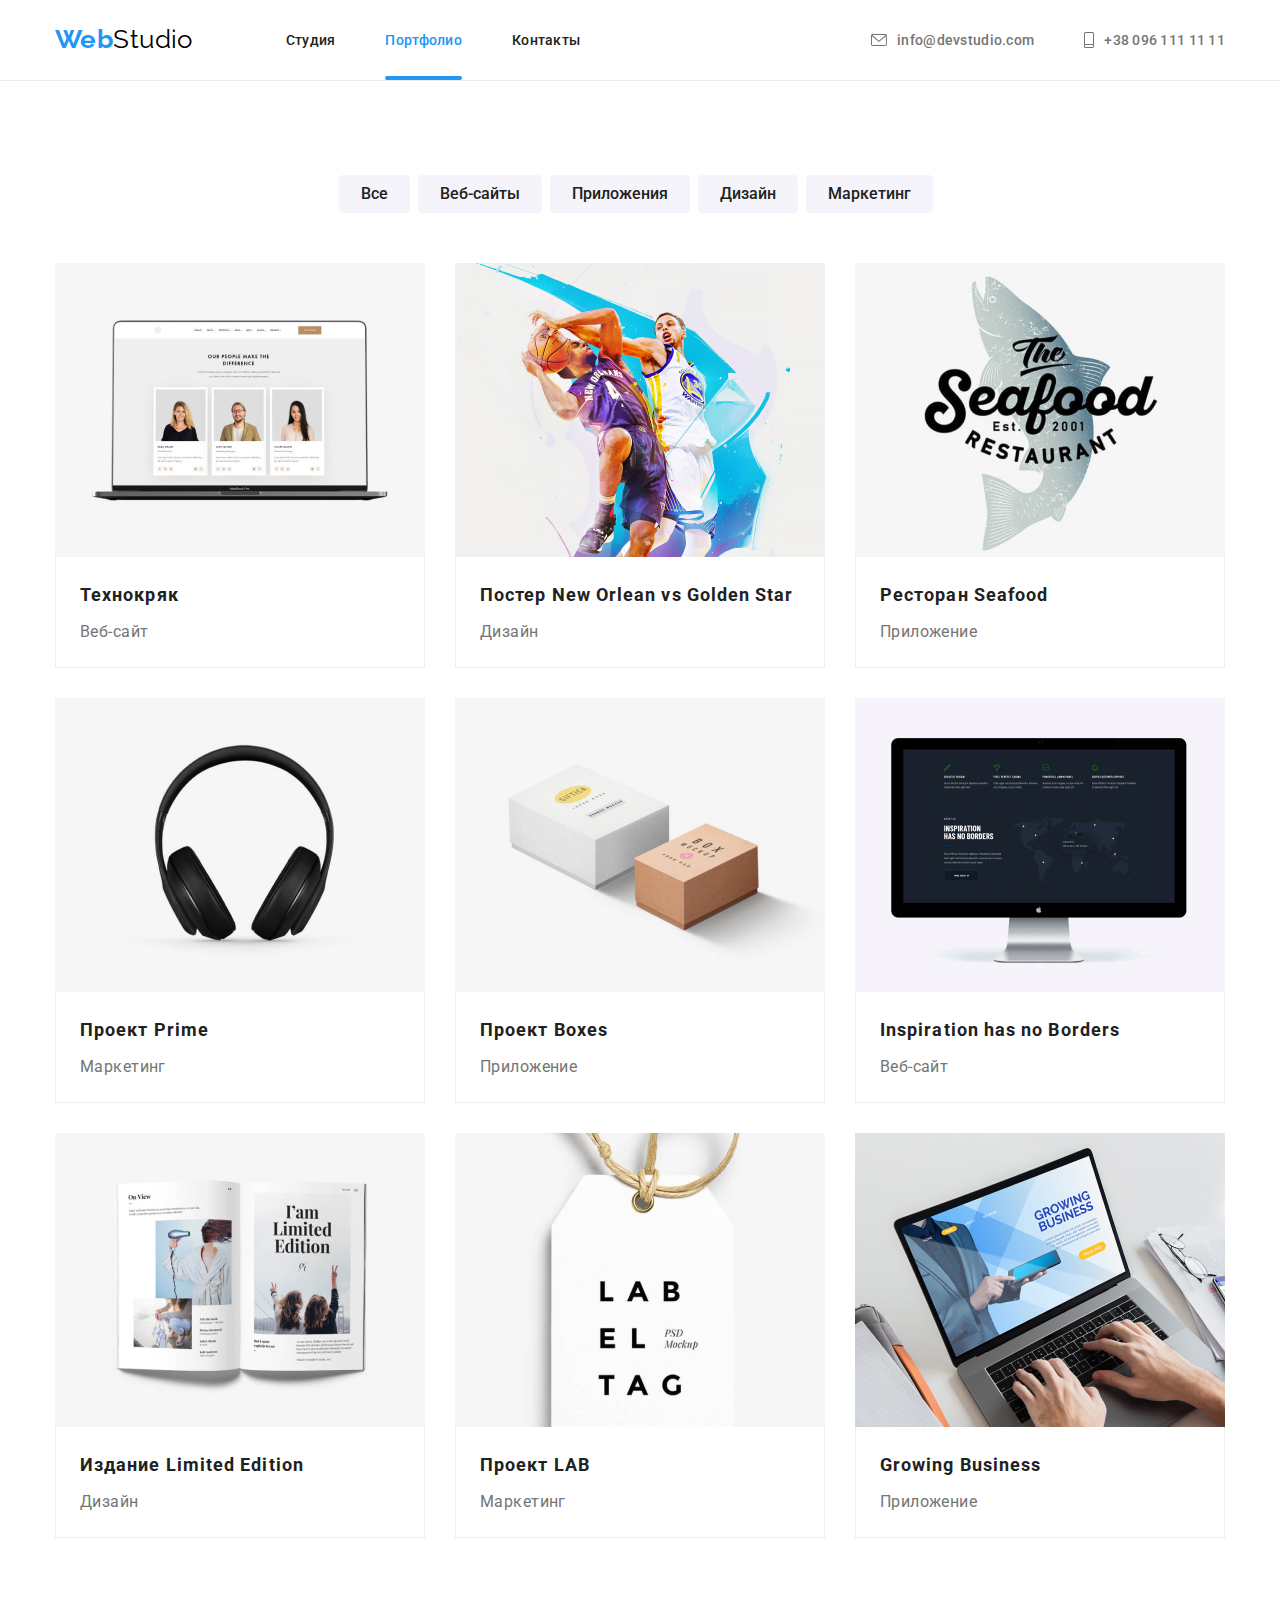
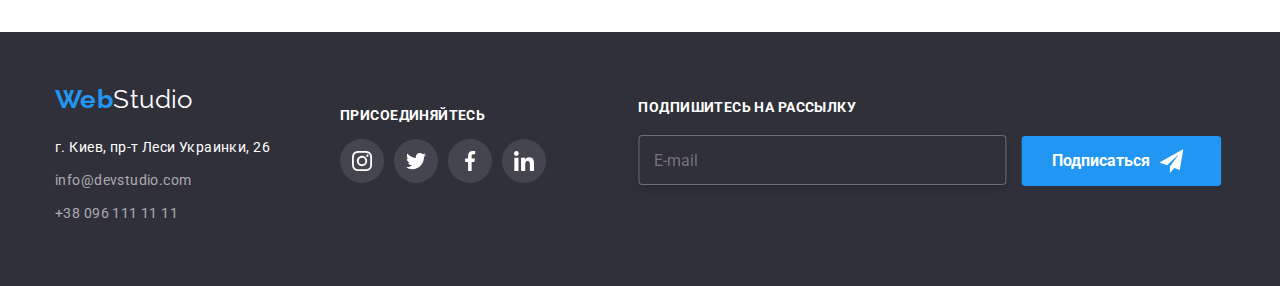
==== commit 158417f9: "fgfghfghg" ====
--- a/portfolio.html
+++ b/portfolio.html
@@ -64,187 +64,186 @@
         <section class="section">
             <div class="container">
                 <h1 hidden>Маркетинг</h1>
-                <div class="botton-nav">
-                    <ul class="botton-nav__list">
-                        <li class="botton-nav__item"><button class="button" type="button">Все</button></li>
-                        <li class="botton-nav__item"><button class="button" type="button">Веб-сайты</button></li>
-                        <li class="botton-nav__item"><button class="button" type="button">Приложения</button></li>
-                        <li class="botton-nav__item"><button class="button" type="button">Дизайн</button></li>
-                        <li class="botton-nav__item"><button class="button" type="button">Маркетинг</button></li>
-                    </ul>
-                </div>
-                <ul class="cards-set ">
-                    <li class="cards-set__list">
-          
-                      <a class="cards-set__link" href="#" target="_blank" rel="noopener noreferrer"
-                        aria-label="tehnokryak">
-                        <div class="cards-set__item">
-                          <img src="./image/portfolio/img-1-technoquack.jpg" alt="компютер из изображением веб-сайта" width="370"
-                            height="294">
-                          <div class="card-overlay">
-                            <p class="cards-set__description"> Ресурс предлагает комплексные предложения с разным уровнем
-                              функционала и сервисов. Все это позволит посетителю получить
-                              исчерпывающие сведения о компании или частном лице.
-                            </p>
-                          </div>
-                        </div>
-                        <div class="cards-set__border">
-                          <h2 class="cards-set__title">Технокряк</h2>
-                          <p class="cards-set__text">Веб-сайт</p>
-                        </div>
-                      </a>
-                    </li>
-                    <li class="project-list">
-                      <a class="cards-set__link " href="#" target="_blank" rel="noopener noreferrer"
-                        aria-label="poster New Orlean vs Golden Star">
-                        <div class="card-img">
-                          <img src="./image/portfolio/img-2-new-orleans-vs-golden-star-poster.jpg" alt="баскетболисты с мячом"
-                            width="370" height="294">
-                          <div class="card-overlay">
-                            <p class="cards-set__description"> Ресурс предлагает комплексные предложения с разным уровнем
-                              функционала и сервисов. Все это позволит посетителю получить
-                              исчерпывающие сведения о компании или частном лице.
-                            </p>
-                          </div>
-                        </div>
-                        <div class="cards-set__border">
-                          <h2 class="cards-set__title">Постер New Orlean vs Golden Star</h2>
-                          <p class="cards-set__text">Дизайн</p>
-                        </div>
-                      </a>
-                    </li>
-                    <li class="project-list">
-                      <a class="cards-set__link " href="#" target="_blank" rel="noopener noreferrer" aria-label="seafood">
-                        <div class="card-img">
-                          <img src="./image/portfolio/img-3-seafood-restaurant.jpg" alt="логотип ресторана сеафуд" width="370"
-                            height="294">
-                          <div class="card-overlay">
-                            <p class="cards-set__description"> Ресурс предлагает комплексные предложения с разным уровнем
-                              функционала и сервисов. Все это позволит посетителю получить
-                              исчерпывающие сведения о компании или частном лице.
-                            </p>
-                          </div>
-                        </div>
-                        <div class="cards-set__border">
-                          <h2 class="cards-set__title">Ресторан Seafood</h2>
-                          <p class="cards-set__text">Приложение</p>
-                        </div>
-                      </a>
-                    </li>
-          
-                    <li class="project-list">
-                      <a class="cards-set__link " href="#" target="_blank" rel="noopener noreferrer" aria-label="prime">
-                        <div class="card-img">
-                          <img src="./image/portfolio/img-4-prime-project.jpg" alt="ображенные наушники" width="370" height="294">
-                          <div class="card-overlay">
-                            <p class="cards-set__description"> Ресурс предлагает комплексные предложения с разным уровнем
-                              функционала и сервисов. Все это позволит посетителю получить
-                              исчерпывающие сведения о компании или частном лице.
-                            </p>
-                          </div>
-                        </div>
-                        <div class="cards-set__border">
-                          <h2 class="cards-set__title">Проект Prime</h2>
-                          <p class="cards-set__text">Маркетинг</p>
-                        </div>
-                      </a>
-                    </li>
-                    <li class="project-list">
-                      <a class="cards-set__link " href="#" target="_blank" rel="noopener noreferrer" aria-label="boxes">
-                        <div class="card-img">
-                          <img src="./image/portfolio/img-5-boxes-project.jpg" alt="коробки с надписями " width="370"
-                            height="294">
-                          <div class="card-overlay">
-                            <p class="cards-set__description"> Ресурс предлагает комплексные предложения с разным уровнем
-                              функционала и сервисов. Все это позволит посетителю получить
-                              исчерпывающие сведения о компании или частном лице.
-                            </p>
-                          </div>
-                        </div>
-                        <div class="cards-set__border">
-                          <h2 class="cards-set__title">Проект Boxes</h2>
-                          <p class="cards-set__text">Приложение</p>
-                        </div>
-                      </a>
-                    </li>
-                    <li class="project-list">
-                      <a class="cards-set__link " href="#" target="_blank" rel="noopener noreferrer"
-                        aria-label="inspirations">
-                        <div class="card-img">
-                          <img src="./image/portfolio/img-6-Inspiration-has-no-borders.jpg" alt="монитор с изображением веб сайта"
-                            width="370" height="294">
-                          <div class="card-overlay">
-                            <p class="cards-set__description"> Ресурс предлагает комплексные предложения с разным уровнем
-                              функционала и сервисов. Все это позволит посетителю получить
-                              исчерпывающие сведения о компании или частном лице.
-                            </p>
-                          </div>
-                        </div>
-                        <div class="cards-set__border">
-                          <h2 class="cards-set__title" lang="en">Inspiration has no Borders</h2>
-                          <p class="cards-set__text">Веб-сайт</p>
-                        </div>
-                      </a>
-                    </li>
-                    <li class="project-list">
-                      <a class="cards-set__link " href="#" target="_blank" rel="noopener noreferrer"
-                        aria-label="limitededition">
-                        <div class="card-img">
-                          <img src="./image/portfolio/img-7-limited-edition.jpg" alt="журнал с картинками " width="370"
-                            height="294">
-                          <div class="card-overlay">
-                            <p class="cards-set__description"> Ресурс предлагает комплексные предложения с разным уровнем
-                              функционала и сервисов. Все это позволит посетителю получить
-                              исчерпывающие сведения о компании или частном лице.
-                            </p>
-                          </div>
-                        </div>
-                        <div class="cards-set__border">
-                          <h2 class="cards-set__title">Издание Limited Edition</h2>
-                          <p class="cards-set__text">Дизайн</p>
-                        </div>
-                      </a>
-                    </li>
-                    <li class="project-list">
-                      <a class="cards-set__link " href="#" target="_blank" rel="noopener noreferrer" aria-label="lab">
-                        <div class="card-img">
-                          <img src="./image/portfolio/img-8-lab-project.jpg" alt=",бирка с натписю лаб ел таг" width="370"
-                            height="294">
-                          <div class="card-overlay">
-                            <p class="cards-set__description"> Ресурс предлагает комплексные предложения с разным уровнем
-                              функционала и сервисов. Все это позволит посетителю получить
-                              исчерпывающие сведения о компании или частном лице.
-                            </p>
-                          </div>
-                        </div>
-                        <div class="cards-set__border">
-                          <h2 class="cards-set__title">Проект LAB</h2>
-                          <p class="cards-set__text">Маркетинг</p>
-                        </div>
-                      </a>
-                    </li>
-                    <li class="project-list">
-                      <a class="cards-set__link " href="#" target="_blank" rel="noopener noreferrer"
-                        aria-label="growingbusiness">
-                        <div class="card-img">
-                          <img src="./image/portfolio/img-9-growing-business.jpg"
-                            alt="ноутбук с изображением веб-сайта растущий бизнес " width="370" height="294">
-                          <div class="card-overlay">
-                            <p class="cards-set__description"> Ресурс предлагает комплексные предложения с разным уровнем
-                              функционала и сервисов. Все это позволит посетителю получить
-                              исчерпывающие сведения о компании или частном лице.
-                            </p>
-                          </div>
-                        </div>
-                        <div class="cards-set__border">
-                          <h2 class="cards-set__title" lang="en">Growing Business</h2>
-                          <p class="cards-set__text">Приложение</p>
-                        </div>
-                      </a>
-                    </li>
-                  </ul>
-
-            </div>
+                <ul class="btn">
+                  <li class="btn-item"><button class="btn-filter" type="button">Все</button></li>
+                  <li class="btn-item"><button class="btn-filter" type="button">Веб-сайты</button></li>
+                  <li class="btn-item"><button class="btn-filter" type="button">Приложения</button></li>
+                  <li class="btn-item"><button class="btn-filter" type="button">Дизайн</button></li>
+                  <li class="btn-item"><button class="btn-filter" type="button">Маркетинг</button></li>
+                </ul>
+                <!--projects-->
+
+                <ul class=" cards ">
+                  <li class="project-list">
+        
+                    <a class="project-cards-link link" href="#" target="_blank" rel="noopener noreferrer"
+                      aria-label="tehnokryak">
+                      <div class="card-img">
+                        <img src="./image/portfolio/img-1-technoquack.jpg" alt="компютер из изображением веб-сайта" width="370"
+                          height="294">
+                        <div class="cover-image">
+                          <p class="cover-image-text"> Ресурс предлагает комплексные предложения с разным уровнем
+                            функционала и сервисов. Все это позволит посетителю получить
+                            исчерпывающие сведения о компании или частном лице.
+                          </p>
+                        </div>
+                      </div>
+                      <div class="cards-title">
+                        <h2 class="portfolio-projects">Технокряк</h2>
+                        <p class="projects-name">Веб-сайт</p>
+                      </div>
+                    </a>
+                  </li>
+                  <li class="project-list">
+                    <a class="project-cards-link link" href="#" target="_blank" rel="noopener noreferrer"
+                      aria-label="poster New Orlean vs Golden Star">
+                      <div class="card-img">
+                        <img src="./image/portfolio/img-2-new-orleans-vs-golden-star-poster.jpg" alt="баскетболисты с мячом"
+                          width="370" height="294">
+                        <div class="cover-image">
+                          <p class="cover-image-text"> Ресурс предлагает комплексные предложения с разным уровнем
+                            функционала и сервисов. Все это позволит посетителю получить
+                            исчерпывающие сведения о компании или частном лице.
+                          </p>
+                        </div>
+                      </div>
+                      <div class="cards-title">
+                        <h2 class="portfolio-projects">Постер New Orlean vs Golden Star</h2>
+                        <p class="projects-name">Дизайн</p>
+                      </div>
+                    </a>
+                  </li>
+                  <li class="project-list">
+                    <a class="project-cards-link link" href="#" target="_blank" rel="noopener noreferrer" aria-label="seafood">
+                      <div class="card-img">
+                        <img src="./image/portfolio/img-3-seafood-restaurant.jpg" alt="логотип ресторана сеафуд" width="370"
+                          height="294">
+                        <div class="cover-image">
+                          <p class="cover-image-text"> Ресурс предлагает комплексные предложения с разным уровнем
+                            функционала и сервисов. Все это позволит посетителю получить
+                            исчерпывающие сведения о компании или частном лице.
+                          </p>
+                        </div>
+                      </div>
+                      <div class="cards-title">
+                        <h2 class="portfolio-projects">Ресторан Seafood</h2>
+                        <p class="projects-name">Приложение</p>
+                      </div>
+                    </a>
+                  </li>
+        
+                  <li class="project-list">
+                    <a class="project-cards-link link" href="#" target="_blank" rel="noopener noreferrer" aria-label="prime">
+                      <div class="card-img">
+                        <img src="./image/portfolio/img-4-prime-project.jpg" alt="ображенные наушники" width="370" height="294">
+                        <div class="cover-image">
+                          <p class="cover-image-text"> Ресурс предлагает комплексные предложения с разным уровнем
+                            функционала и сервисов. Все это позволит посетителю получить
+                            исчерпывающие сведения о компании или частном лице.
+                          </p>
+                        </div>
+                      </div>
+                      <div class="cards-title">
+                        <h2 class="portfolio-projects">Проект Prime</h2>
+                        <p class="projects-name">Маркетинг</p>
+                      </div>
+                    </a>
+                  </li>
+                  <li class="project-list">
+                    <a class="project-cards-link link" href="#" target="_blank" rel="noopener noreferrer" aria-label="boxes">
+                      <div class="card-img">
+                        <img src="./image/portfolio/img-5-boxes-project.jpg" alt="коробки с надписями " width="370"
+                          height="294">
+                        <div class="cover-image">
+                          <p class="cover-image-text"> Ресурс предлагает комплексные предложения с разным уровнем
+                            функционала и сервисов. Все это позволит посетителю получить
+                            исчерпывающие сведения о компании или частном лице.
+                          </p>
+                        </div>
+                      </div>
+                      <div class="cards-title">
+                        <h2 class="portfolio-projects">Проект Boxes</h2>
+                        <p class="projects-name">Приложение</p>
+                      </div>
+                    </a>
+                  </li>
+                  <li class="project-list">
+                    <a class="project-cards-link link" href="#" target="_blank" rel="noopener noreferrer"
+                      aria-label="inspirations">
+                      <div class="card-img">
+                        <img src="./image/portfolio/img-6-Inspiration-has-no-borders.jpg" alt="монитор с изображением веб сайта"
+                          width="370" height="294">
+                        <div class="cover-image">
+                          <p class="cover-image-text"> Ресурс предлагает комплексные предложения с разным уровнем
+                            функционала и сервисов. Все это позволит посетителю получить
+                            исчерпывающие сведения о компании или частном лице.
+                          </p>
+                        </div>
+                      </div>
+                      <div class="cards-title">
+                        <h2 class="portfolio-projects" lang="en">Inspiration has no Borders</h2>
+                        <p class="projects-name">Веб-сайт</p>
+                      </div>
+                    </a>
+                  </li>
+                  <li class="project-list">
+                    <a class="project-cards-link link" href="#" target="_blank" rel="noopener noreferrer"
+                      aria-label="limitededition">
+                      <div class="card-img">
+                        <img src="./image/portfolio/img-7-limited-edition.jpg" alt="журнал с картинками " width="370"
+                          height="294">
+                        <div class="cover-image">
+                          <p class="cover-image-text"> Ресурс предлагает комплексные предложения с разным уровнем
+                            функционала и сервисов. Все это позволит посетителю получить
+                            исчерпывающие сведения о компании или частном лице.
+                          </p>
+                        </div>
+                      </div>
+                      <div class="cards-title">
+                        <h2 class="portfolio-projects">Издание Limited Edition</h2>
+                        <p class="projects-name">Дизайн</p>
+                      </div>
+                    </a>
+                  </li>
+                  <li class="project-list">
+                    <a class="project-cards-link link" href="#" target="_blank" rel="noopener noreferrer" aria-label="lab">
+                      <div class="card-img">
+                        <img src="./image/portfolio/img-8-lab-project.jpg" alt=",бирка с натписю лаб ел таг" width="370"
+                          height="294">
+                        <div class="cover-image">
+                          <p class="cover-image-text"> Ресурс предлагает комплексные предложения с разным уровнем
+                            функционала и сервисов. Все это позволит посетителю получить
+                            исчерпывающие сведения о компании или частном лице.
+                          </p>
+                        </div>
+                      </div>
+                      <div class="cards-title">
+                        <h2 class="portfolio-projects">Проект LAB</h2>
+                        <p class="projects-name">Маркетинг</p>
+                      </div>
+                    </a>
+                  </li>
+                  <li class="project-list">
+                    <a class="project-cards-link link" href="#" target="_blank" rel="noopener noreferrer"
+                      aria-label="growingbusiness">
+                      <div class="card-img">
+                        <img src="./image/portfolio/img-9-growing-business.jpg"
+                          alt="ноутбук с изображением веб-сайта растущий бизнес " width="370" height="294">
+                        <div class="cover-image">
+                          <p class="cover-image-text"> Ресурс предлагает комплексные предложения с разным уровнем
+                            функционала и сервисов. Все это позволит посетителю получить
+                            исчерпывающие сведения о компании или частном лице.
+                          </p>
+                        </div>
+                      </div>
+                      <div class="cards-title">
+                        <h2 class="portfolio-projects" lang="en">Growing Business</h2>
+                        <p class="projects-name">Приложение</p>
+                      </div>
+                    </a>
+                  </li>
+                </ul>
+              </div>
         </section>
     </main>
 
--- a/css/main.min.css
+++ b/css/main.min.css
@@ -1 +1 @@
-:root{--third-font: "Oleo Script";--secondary-font: "Raleway";--main-font: "Roboto";--black-txt-cl: #000000;--accent-txt-cl: #2196f3;--dark-txt-cl: #212121;--light-txt-cl: #ffffff;--gray-txt-cl: #757575;--gray-bgr-cl: #f5f4fa;--dark-bgr-cl: #2f303a;--light-bgr-cl: #ffffff;--blue-but-cl: #188ce8;--color-border-porfolio: #eeeeee;--background-color-icons: #2196f3;--color-icons: #ffffff;--dark-cl-icons: #212121;--gray-background-cl-icons: #afb1b8;--border-portfolio: #ececec;--items: 3;--indent: 30px;--timing-variable: cubic-bezier(0.4, 0, 0.2, 1);--width: 1200px}body{letter-spacing:.03em;font-size:14px;color:var(--gray-txt-cl);background-color:var(--light-bgr-cl);font-family:"Roboto",sans-serif;margin:0}body.no-scroll{overflow:hidden}html{-webkit-box-sizing:border-box;box-sizing:border-box}h1,h2,h3,h4,p{margin:0}ul{list-style:none;padding-left:0;margin:0}a{text-decoration:none}img{display:block;max-width:100%;height:auto}address{font-style:normal}*,*::before,*::after{-webkit-box-sizing:border-box;box-sizing:border-box}.section{padding-bottom:94px;padding-top:94px}.section-comand{background:var(--gray-bgr-cl);padding-bottom:94px;padding-top:94px}.section-studia{padding-top:94px}.container{margin-left:auto;margin-right:auto;padding-left:15px;padding-right:15px;width:1200px}.section{padding-top:94px;padding-bottom:94px}.container-header{display:-webkit-box;display:-ms-flexbox;display:flex;-webkit-box-align:center;-ms-flex-align:center;align-items:center;margin-left:auto;margin-right:auto;padding-left:15px;padding-right:15px;width:1200px;-webkit-box-sizing:border-box;box-sizing:border-box}.modal{position:absolute;top:50%;left:50%;-webkit-transform:translate(-50%, -50%);transform:translate(-50%, -50%);width:528px;height:581px;background:var(--light-txt-cl);-webkit-box-shadow:0px 1px 3px rgba(0,0,0,.12),0px 1px 1px rgba(0,0,0,.14),0px 2px 1px rgba(0,0,0,.2);box-shadow:0px 1px 3px rgba(0,0,0,.12),0px 1px 1px rgba(0,0,0,.14),0px 2px 1px rgba(0,0,0,.2);border-radius:4px}.slogan{font-family:var(--main-font);font-style:normal;font-weight:700;font-size:14px;line-height:16px;text-transform:uppercase;color:var(--light-bgr-cl)}.footer-social{display:-webkit-inline-box;display:-ms-inline-flexbox;display:inline-flex;color:var(--light-bgr-cl);margin-left:70px;margin-top:15px;-webkit-box-orient:vertical;-webkit-box-direction:normal;-ms-flex-direction:column;flex-direction:column;position:absolute}.footer-social-list__icon{fill:var(--color-icons)}.footer-social-list:not(:last-child){margin-right:10px}.footer-social-list__link{display:-webkit-box;display:-ms-flexbox;display:flex;-webkit-box-align:center;-ms-flex-align:center;align-items:center;-webkit-box-pack:center;-ms-flex-pack:center;justify-content:center;width:44px;height:44px;border-radius:50%;background:rgba(255,255,255,.1);-webkit-transition:250ms cubic-bezier(0.4, 0, 0.2, 1);transition:250ms cubic-bezier(0.4, 0, 0.2, 1)}.footer-social-list__link:hover,.footer-social-list__link:focus{background:var(--blue-but-cl)}.social{display:-webkit-box;display:-ms-flexbox;display:flex;-webkit-box-pack:center;-ms-flex-pack:center;justify-content:center;-webkit-box-align:center;-ms-flex-align:center;align-items:center;margin-top:16px}.social-link:not(:last-child){margin-right:10px}.soclink{display:-webkit-box;display:-ms-flexbox;display:flex;-webkit-box-pack:center;-ms-flex-pack:center;justify-content:center;-webkit-box-align:center;-ms-flex-align:center;align-items:center;width:44px;height:44px;border:0;border-radius:50px;color:#afb1b8;-webkit-transition:250ms cubic-bezier(0.4, 0, 0.2, 1);transition:250ms cubic-bezier(0.4, 0, 0.2, 1)}.social-icon{fill:currentColor}.social-link:hover .soclink,.social-link:focus .soclink{background-color:var(--background-color-icons);color:var(--light-bgr-cl)}.header{border-bottom:1px solid var(--border-portfolio)}.main-nav{display:-webkit-box;display:-ms-flexbox;display:flex}.header-list-item:not(:last-child){margin-right:50px}.header-list{display:-webkit-box;display:-ms-flexbox;display:flex;margin-left:93px}.header-nav{display:-webkit-box;display:-ms-flexbox;display:flex;-webkit-box-align:center;-ms-flex-align:center;align-items:center}.header-link{padding-top:32px;padding-bottom:32px;font-style:normal;font-weight:500;font-size:14px;line-height:1.33;letter-spacing:.02em;color:var(--dark-txt-cl);-webkit-transition:color 250ms var(--timing-variable);transition:color 250ms var(--timing-variable)}.header-link:hover{color:var(--accent-txt-cl)}.header-link:focus{color:var(--accent-txt-cl)}.current{position:relative;color:var(--accent-txt-cl);-webkit-transition:color 250ms var(--timing-variable);transition:color 250ms var(--timing-variable)}.current::after{content:"";position:absolute;bottom:0;left:0;width:100%;height:4px;display:inline-block;background:var(--accent-txt-cl);border-radius:2px}.header-list-cont{display:-webkit-box;display:-ms-flexbox;display:flex;-webkit-box-align:center;-ms-flex-align:center;align-items:center;margin-left:auto}.header-cont{padding-top:32px;padding-bottom:32px;display:-webkit-box;display:-ms-flexbox;display:flex;-webkit-box-align:center;-ms-flex-align:center;align-items:center;font-weight:500;line-height:16px;letter-spacing:.02em;color:var(--gray-txt-cl);-webkit-transition:color 250ms var(--timing-variable);transition:color 250ms var(--timing-variable)}.header-cont:hover{color:var(--accent-txt-cl)}.header-cont:focus{color:var(--accent-txt-cl)}.icon-cont{margin-right:10px;fill:currentColor}.icon-cont:hover{fill:currentColor}.icon-cont:focus{fill:currentColor}.footer{position:relative;display:-webkit-box;display:-ms-flexbox;display:flex;background:var(--dark-bgr-cl);font-weight:400;font-size:14px;line-height:1.71;padding:60px 0}.footer-items{display:inline-block}.footer-items-nav__listmap{display:block;padding-top:20px;text-decoration:none;color:var(--color-icons);font-style:normal;-webkit-transition:250ms var(--timing-variable);transition:250ms var(--timing-variable)}.footer-items-nav__list{display:block;padding-top:9px;color:var(--color-icons);text-decoration:none;color:rgba(255,255,255,.6);font-style:normal;-webkit-transition:250ms var(--timing-variable);transition:250ms var(--timing-variable)}.footer a:hover,.footer a:focus{color:var(--accent-txt-cl)}.modal-form{padding:40px}.modal-form__title{font-family:var(--main-font);font-style:normal;font-weight:700;font-size:20px;line-height:23px;text-align:center;letter-spacing:.03em;color:var(--dark-txt-cl);margin:0}.modal-form__input{width:100%;height:40px;padding-left:40px;border:1px solid rgba(33,33,33,.2);border-radius:4px;cursor:pointer;-webkit-transition:250ms var(--timing-variable);transition:250ms var(--timing-variable)}.modal-form__coment::-webkit-input-placeholder{font-family:var(--main-font);font-style:normal;font-weight:400;font-size:14px;line-height:16px;letter-spacing:.01em;color:rgba(117,117,117,.5);-webkit-transition:250ms var(--timing-variable);transition:250ms var(--timing-variable)}.modal-form__coment::-moz-placeholder{font-family:var(--main-font);font-style:normal;font-weight:400;font-size:14px;line-height:16px;letter-spacing:.01em;color:rgba(117,117,117,.5);-moz-transition:250ms var(--timing-variable);transition:250ms var(--timing-variable)}.modal-form__coment:-ms-input-placeholder{font-family:var(--main-font);font-style:normal;font-weight:400;font-size:14px;line-height:16px;letter-spacing:.01em;color:rgba(117,117,117,.5);-ms-transition:250ms var(--timing-variable);transition:250ms var(--timing-variable)}.modal-form__coment::-ms-input-placeholder{font-family:var(--main-font);font-style:normal;font-weight:400;font-size:14px;line-height:16px;letter-spacing:.01em;color:rgba(117,117,117,.5);-ms-transition:250ms var(--timing-variable);transition:250ms var(--timing-variable)}.modal-form__coment::placeholder{font-family:var(--main-font);font-style:normal;font-weight:400;font-size:14px;line-height:16px;letter-spacing:.01em;color:rgba(117,117,117,.5);-webkit-transition:250ms var(--timing-variable);transition:250ms var(--timing-variable)}.modal-form svg{-webkit-transition:250ms var(--timing-variable);transition:250ms var(--timing-variable)}.modal-form__input:focus,.modal-form__coment:focus,.modal-form__input:hover,.modal-form__coment:hover{outline:var(--accent-color);border:1px solid var(--blue-but-cl)}.modal-form__input:focus+svg,.modal-form__input:hover+svg{border-color:var(---blue-but-cl);fill:var(--background-color-icons)}.modal-form__list{font-family:var(--main-font);font-style:normal;font-weight:400;font-size:12px;line-height:14px;letter-spacing:.01em;color:var(--gray-txt-cl);padding-bottom:4px;padding-top:10px;-webkit-transition:250ms var(--timing-variable);transition:250ms var(--timing-variable)}.modal-form__list:not(:last-child){display:block}.modal-form__icon{position:absolute;left:40px;-webkit-transform:translate(100%, 100%);transform:translate(100%, 100%)}textarea{display:block;resize:none;width:100%;height:120px;padding:12px 16px;border:1px solid rgba(33,33,33,.2);border-radius:4px;cursor:pointer;-webkit-transition:250ms var(--timing-variable);transition:250ms var(--timing-variable)}.checkbox{display:-webkit-box;display:-ms-flexbox;display:flex;padding-top:20px;padding-bottom:30px}.checkbox__input{position:absolute;width:1px;height:1px;margin:-1px;border:0;padding:0;white-space:nowrap;-webkit-clip-path:inset(100%);clip-path:inset(100%);clip:rect(0 0 0 0);overflow:hidden}.checkbox__link{display:inline-block;margin-right:7px;width:16px;height:15px;border:1px solid var(--black-txt-cl);border-radius:2px;fill:none;-webkit-transform:translate(5px, 4px);transform:translate(5px, 4px);cursor:pointer}.checkbox__text{display:-webkit-box;display:-ms-flexbox;display:flex;font-family:var(--main-font);font-style:normal;font-weight:400;font-size:14px;line-height:1.71;letter-spacing:.03em;color:var(--gray-txt-cl);padding-left:7px}.checkbox__policity{color:var(--accent-txt-cl);text-decoration:underline;padding-left:5px}.checkbox__input:checked+.checkbox__link{background-color:var(--accent-txt-cl);background-image:url(../images/icons/full-check.svg);background-origin:border-box;border-color:var(--accent-txt-cl);border-radius:2px;-webkit-transition:250ms var(--timing-variable);transition:250ms var(--timing-variable);cursor:pointer}.modal-submit{display:-webkit-box;display:-ms-flexbox;display:flex;-webkit-box-pack:center;-ms-flex-pack:center;justify-content:center;-webkit-box-align:center;-ms-flex-align:center;align-items:center;text-align:center;padding:10px 55px;font-family:var(--main-font);font-style:normal;font-weight:700;font-size:16px;line-height:1.88;letter-spacing:.06em;color:var(--light-txt-cl);background:var(--background-color-icons);-webkit-box-shadow:0px 4px 4px rgba(0,0,0,.15);box-shadow:0px 4px 4px rgba(0,0,0,.15);border-radius:4px;border-color:rgba(0,0,0,0);cursor:pointer;margin-left:auto;margin-right:auto;-webkit-transition:250ms var(--timing-variable);transition:250ms var(--timing-variable)}.modal-submit:focus,.modal-submit:hover{background:var(--blue-but-cl)}.modal-close-button{display:-webkit-box;display:-ms-flexbox;display:flex;position:absolute;top:0;right:0;width:30px;height:30px;padding:9px 10px;margin-top:8px;-ms-flex-line-pack:center;align-content:center;margin-right:8px;-webkit-box-pack:center;-ms-flex-pack:center;justify-content:center;color:var(--black-txt-cl);background:var(--light-bgr-cl);border:1px solid rgba(0,0,0,.1);border-radius:50%;cursor:pointer;-webkit-transition:250ms var(--timing-variable);transition:250ms var(--timing-variable)}.modal-close-button:hover{fill:var(--blue-but-cl)}.modal-close-button:hover{border-color:var(--background-color-icons)}.botton-nav{display:-webkit-box;display:-ms-flexbox;display:flex}.botton-nav__list{width:var(--width);display:-webkit-box;display:-ms-flexbox;display:flex;-webkit-box-pack:center;-ms-flex-pack:center;justify-content:center;margin-bottom:35px}.botton-nav__item:first-child{margin-left:0px}.botton-nav__item{margin-left:8px}.button{padding:6px 22px;font-family:inherit;font-weight:500;font-size:16px;line-height:1.62;text-align:center;color:var(--dark-txt-cl);background:var(--gray-bgr-cl);cursor:pointer;border:none;border-radius:4px;-webkit-transition:250ms var(--timing-variable);transition:250ms var(--timing-variable)}.button:hover,.button:focus,.button:active{color:var(--light-txt-cl);background:var(--blue-but-cl);-webkit-box-shadow:0px 3px 1px rgba(0,0,0,.1),0px 1px 2px rgba(0,0,0,.08),0px 2px 2px rgba(0,0,0,.12);box-shadow:0px 3px 1px rgba(0,0,0,.1),0px 1px 2px rgba(0,0,0,.08),0px 2px 2px rgba(0,0,0,.12);-webkit-transition:250ms var(--timing-variable);transition:250ms var(--timing-variable)}.button-order{font-family:inherit;color:var(--light-txt-cl);background:var(--background-color-icons);font-style:normal;font-weight:700;font-size:16px;line-height:1.88;letter-spacing:.06em;display:-webkit-box;display:-ms-flexbox;display:flex;-webkit-box-align:center;-ms-flex-align:center;align-items:center;text-align:center;margin-left:auto;margin-right:auto;margin-top:30px;border:none;border-radius:4px;cursor:pointer;padding:10px 32px;-webkit-transition:250ms var(--timing-variable);transition:250ms var(--timing-variable)}.button-order:hover,.button-order:focus,.button-order:active{background:var(--blue-but-cl)}.button-submit{display:-webkit-inline-box;display:-ms-inline-flexbox;display:inline-flex;font-family:"Roboto";font-style:normal;font-weight:700;font-size:16px;line-height:1.88;-webkit-box-align:center;-ms-flex-align:center;align-items:center;text-align:center;margin-left:12px;min-width:200px;height:50px;padding:10px 28px;color:var(--light-txt-cl);background:var(--background-color-icons);border-radius:4px;border-color:rgba(0,0,0,0);cursor:pointer;-webkit-transition:250ms var(--timing-variable);transition:250ms var(--timing-variable)}.button-submit:hover,.button-submit:focus{background:var(--blue-but-cl);-webkit-transition:250ms var(--timing-variable);transition:250ms var(--timing-variable)}.f-submit{fill:var(--light-txt-cl);margin-left:10px}.clients{display:-webkit-box;display:-ms-flexbox;display:flex;font-size:36px;line-height:1.16;padding:0;text-align:center}.clients__item:not(:last-child){margin-right:30px}.clients__item{width:170px;height:92px}.clients__icon{fill:currentColor}.clients__icon:hover,.clients__icon:focus{color:var(--blue-but-cl);border-color:var(--blue-but-cl);-webkit-transition:250ms var(--timing-variable);transition:250ms var(--timing-variable)}.clients__link{display:-webkit-box;display:-ms-flexbox;display:flex;-webkit-box-sizing:border-box;box-sizing:border-box;-webkit-box-align:center;-ms-flex-align:center;align-items:center;-webkit-box-pack:center;-ms-flex-pack:center;justify-content:center;width:100%;height:100%;border:1px solid var(--gray-background-cl-icons);border-radius:4px;color:var(--gray-background-cl-icons);-webkit-transition:250ms var(--timing-variable);transition:250ms var(--timing-variable)}.clients__link:hover,.clients__link:focus{color:var(--blue-but-cl);border-color:var(--blue-but-cl)}.cards-set{display:-webkit-box;display:-ms-flexbox;display:flex;-ms-flex-wrap:wrap;flex-wrap:wrap}.cards-set__list{margin-right:30px;margin-bottom:30px;-ms-flex-preferred-size:calc((100% - var(--indent)*var(--items))/var(--items));flex-basis:calc((100% - var(--indent)*var(--items))/var(--items));margin:calc(var(--indent)/2);-webkit-transition:250ms var(--timing-variable);transition:250ms var(--timing-variable);cursor:pointer}.cards-set__list:hover,.cards-set__list:focus{-webkit-box-shadow:0px 1px 1px rgba(0,0,0,.12),0px 4px 4px rgba(0,0,0,.06),1px 4px 6px rgba(0,0,0,.16);box-shadow:0px 1px 1px rgba(0,0,0,.12),0px 4px 4px rgba(0,0,0,.06),1px 4px 6px rgba(0,0,0,.16);-webkit-transition:250ms var(--timing-variable);transition:250ms var(--timing-variable)}.cards-set__item{position:relative;overflow:hidden}.cards-set__item__link{display:block;position:relative;overflow:hidden}.cards-set__item__link__link:hover,.cards-set__item__link__link:focus{-webkit-box-shadow:0px 1px 1px rgba(0,0,0,.12),0px 4px 4px rgba(0,0,0,.06),1px 4px 6px rgba(0,0,0,.16);box-shadow:0px 1px 1px rgba(0,0,0,.12),0px 4px 4px rgba(0,0,0,.06),1px 4px 6px rgba(0,0,0,.16);cursor:pointer;-webkit-transition-duration:250ms var(--timing-variable);transition-duration:250ms var(--timing-variable)}.cards-set__item__link__link:hover__item,.cards-set__item__link__link:focus__item{position:relative;overflow:hidden}.cards-set__item__link__link:hover__description,.cards-set__item__link__link:focus__description{font-size:18px;line-height:1.56;padding:63px 24px;letter-spacing:.03em;color:var(--light-txt-cl);background:rgba(33,150,243,.9)}.cards-set__item__link__link:hover__border,.cards-set__item__link__link:focus__border{padding:20px 24px;border:1px solid var(--color-border-porfolio);border-top:none}.cards-set__item__link__link:hover__title,.cards-set__item__link__link:focus__title{color:var(--dark-txt-cl);font-weight:700;font-size:18px;line-height:2;letter-spacing:.06em;margin-bottom:4px;color:var(--dark-txt-cl)}.cards-set__item__link__link:hover__title__text,.cards-set__item__link__link:focus__title__text{font-family:inherit;font-weight:400;font-size:16px;line-height:1.88;color:var(--gray-txt-cl)}.cards-set__item__link__link:hover__title .cards-set__list,.cards-set__item__link__link:focus__title .cards-set__list{-ms-flex-preferred-size:calc((100% - var(--csrd-set-gap)*3)/3);flex-basis:calc((100% - var(--csrd-set-gap)*3)/3);margin:var(--csrd-set-marg)}.cards-set__item__link__link:hover__title .cards-set__list:hover .card-overlay .cards-set__list:focus .card-overlay,.cards-set__item__link__link:focus__title .cards-set__list:hover .card-overlay .cards-set__list:focus .card-overlay{-webkit-transform:translateY(0%);transform:translateY(0%)}.cards-set__item__link .card-overlay{position:absolute;top:0;left:0;-webkit-transform:translateY(100%);transform:translateY(100%);display:-webkit-box;display:-ms-flexbox;display:flex;-webkit-box-align:center;-ms-flex-align:center;align-items:center;-webkit-box-pack:center;-ms-flex-pack:center;justify-content:center;-webkit-transition:-webkit-transform 250ms var(--timing-variable);transition:-webkit-transform 250ms var(--timing-variable);transition:transform 250ms var(--timing-variable);transition:transform 250ms var(--timing-variable), -webkit-transform 250ms var(--timing-variable)}.work-title{color:var(--dark-txt-cl);font-weight:700;font-size:36px;line-height:1.17;text-align:center;margin-bottom:50px;margin-top:0}.works-list{display:-webkit-box;display:-ms-flexbox;display:flex}.works-list__item{display:inline-block}.works-list__item:not(:last-child){margin-right:30px}.works-list__foto{position:relative}.works-list__describtion{position:absolute;bottom:0;padding:27px 81px;width:100%;font-family:var(--main-font);font-style:normal;font-weight:700;font-size:14px;line-height:16px;text-align:center;letter-spacing:.03em;text-transform:uppercase;color:var(--light-txt-cl);background:rgba(47,48,58,.8)}.logo-web{font-family:var(--secondary-font);font-weight:700;color:var(--accent-txt-cl);font-size:26px;line-height:1.2px;padding-top:24px;padding-bottom:25px}.logo{font-family:var(--secondary-font);font-weight:400;color:var(--black-txt-cl)}.footer span{color:var(--light-txt-cl)}.hero-overlay{max-width:1600px;height:600px;background-image:-webkit-gradient(linear, left top, right top, from(rgba(47, 48, 58, 0.4)), to(rgba(47, 48, 58, 0.4))),url("../image/img-bg/Img-fon-hero.webp"),url("../image/img-bg/Img-fon-hero.jpg");background-image:linear-gradient(to right, rgba(47, 48, 58, 0.4), rgba(47, 48, 58, 0.4)),url("../image/img-bg/Img-fon-hero.webp"),url("../image/img-bg/Img-fon-hero.jpg");background-repeat:no-repeat;background-position:center;background-size:cover;margin-left:auto;margin-right:auto;padding-bottom:200px;padding-top:200px}.backdrop{opacity:1;position:fixed;top:0;left:0;width:100%;height:100%;background:rgba(0,0,0,.2);-webkit-transition:250ms var(--timing-variable);transition:250ms var(--timing-variable)}.backdrop.is-hidden{opacity:0;visibility:hidden;pointer-events:none;-webkit-transition:250ms var(--timing-variable);transition:250ms var(--timing-variable)}.hero-title{color:var(--light-txt-cl);font-family:var(--main-font);font-style:normal;font-weight:900;font-size:44px;line-height:1,36;text-align:center;letter-spacing:.06em;text-transform:uppercase}.studia{padding:0;display:-webkit-box;display:-ms-flexbox;display:flex}.studia-list__title{margin-right:30px;font-family:inherit;color:var(--dark-txt-cl);font-style:normal;font-weight:700;font-size:14px;line-height:1.14;text-transform:uppercase;margin:0;margin-bottom:10px}.studia-list__text{margin-right:30px;font-family:inherit;color:var(--gray-txt-cl);font-weight:400;font-size:14px;line-height:1.71;padding:10px,70px,30px,70px}.studia-list:not(:last-child){margin-right:30px}.studia-list__item{display:-webkit-box;display:-ms-flexbox;display:flex;-webkit-box-pack:center;-ms-flex-pack:center;justify-content:center;-webkit-box-align:center;-ms-flex-align:center;align-items:center;background:var(--gray-bgr-cl);width:270px;height:120px;margin-bottom:30px}.h2-title{color:var(--dark-txt-cl);font-weight:700;font-size:36px;line-height:1.17;text-align:center;margin-bottom:50px;margin-top:0}.comands{background:var(--gray-bgr-cl);display:-webkit-box;display:-ms-flexbox;display:flex;padding-left:0}.comand-list{background-color:var(--light-bgr-cl);text-align:center;margin-right:30px;-webkit-box-shadow:0px 1px 3px rgba(0,0,0,.12),0px 1px 1px rgba(0,0,0,.14),0px 2px 1px rgba(0,0,0,.2);box-shadow:0px 1px 3px rgba(0,0,0,.12),0px 1px 1px rgba(0,0,0,.14),0px 2px 1px rgba(0,0,0,.2);border-radius:0px 0px 4px 4px}.comand-list__title{font-family:inherit;color:var(--dark-txt-cl);font-style:normal;font-weight:500;font-size:16px;line-height:1.19;text-decoration:none;margin-bottom:10px;margin-top:0}.comand-list__item{padding-top:30px;padding-bottom:30px}.comand-list__text{color:var(--gray-txt-cl);font-family:inherit;text-align:center;font-style:normal;font-weight:400;font-size:16px;line-height:1.19;text-decoration:none}.footer-label{display:block;position:absolute;-webkit-transform:translate(100%);transform:translate(100%);bottom:100px}.footer-label__title{display:block;font-family:var(--main-font);font-style:normal;font-weight:700;font-size:14px;line-height:16px;text-transform:uppercase;color:var(--light-txt-cl);margin-bottom:20px}.footer-label__email{display:-webkit-inline-box;display:-ms-inline-flexbox;display:inline-flex;font-family:var(--main-font);font-style:normal;font-weight:400;font-size:16px;line-height:1.25;min-width:368px;height:50px;color:var(--light-txt-cl);border:1px solid rgba(255,255,255,.3);-webkit-filter:drop-shadow(0px 4px 4px rgba(0, 0, 0, 0.15));filter:drop-shadow(0px 4px 4px rgba(0, 0, 0, 0.15));border-radius:4px;background:var(--dark-bgr-cl);padding:16px 15px}.footer-label__email:focus{outline:rgba(0,0,0,0)}/*# sourceMappingURL=main.min.css.map */+:root{--third-font: "Oleo Script";--secondary-font: "Raleway";--main-font: "Roboto";--black-txt-cl: #000000;--accent-txt-cl: #2196f3;--dark-txt-cl: #212121;--light-txt-cl: #ffffff;--gray-txt-cl: #757575;--gray-bgr-cl: #f5f4fa;--dark-bgr-cl: #2f303a;--light-bgr-cl: #ffffff;--blue-but-cl: #188ce8;--color-border-porfolio: #eeeeee;--background-color-icons: #2196f3;--color-icons: #ffffff;--dark-cl-icons: #212121;--gray-background-cl-icons: #afb1b8;--border-portfolio: #ececec;--csrd-set-gap: 30px;--csrd-set-marg: 15px;--timing-variable: cubic-bezier(0.4, 0, 0.2, 1);--width: 1200px}body{letter-spacing:.03em;font-size:14px;color:var(--gray-txt-cl);background-color:var(--light-bgr-cl);font-family:"Roboto",sans-serif;margin:0}body.no-scroll{overflow:hidden}html{-webkit-box-sizing:border-box;box-sizing:border-box}h1,h2,h3,h4,p{margin:0}ul{list-style:none;padding-left:0;margin:0}a{text-decoration:none}img{display:block;max-width:100%;height:auto}address{font-style:normal}*,*::before,*::after{-webkit-box-sizing:border-box;box-sizing:border-box}.section{padding-bottom:94px;padding-top:94px}.section-comand{background:var(--gray-bgr-cl);padding-bottom:94px;padding-top:94px}.section-studia{padding-top:94px}.container{margin-left:auto;margin-right:auto;padding-left:15px;padding-right:15px;width:1200px}.section{padding-top:94px;padding-bottom:94px}.container-header{display:-webkit-box;display:-ms-flexbox;display:flex;-webkit-box-align:center;-ms-flex-align:center;align-items:center;margin-left:auto;margin-right:auto;padding-left:15px;padding-right:15px;width:1200px;-webkit-box-sizing:border-box;box-sizing:border-box}.modal{position:absolute;top:50%;left:50%;-webkit-transform:translate(-50%, -50%);transform:translate(-50%, -50%);width:528px;height:581px;background:var(--light-txt-cl);-webkit-box-shadow:0px 1px 3px rgba(0,0,0,.12),0px 1px 1px rgba(0,0,0,.14),0px 2px 1px rgba(0,0,0,.2);box-shadow:0px 1px 3px rgba(0,0,0,.12),0px 1px 1px rgba(0,0,0,.14),0px 2px 1px rgba(0,0,0,.2);border-radius:4px}.slogan{font-family:var(--main-font);font-style:normal;font-weight:700;font-size:14px;line-height:16px;text-transform:uppercase;color:var(--light-bgr-cl)}.footer-social{display:-webkit-inline-box;display:-ms-inline-flexbox;display:inline-flex;color:var(--light-bgr-cl);margin-left:70px;margin-top:15px;-webkit-box-orient:vertical;-webkit-box-direction:normal;-ms-flex-direction:column;flex-direction:column;position:absolute}.footer-social-list__icon{fill:var(--color-icons)}.footer-social-list:not(:last-child){margin-right:10px}.footer-social-list__link{display:-webkit-box;display:-ms-flexbox;display:flex;-webkit-box-align:center;-ms-flex-align:center;align-items:center;-webkit-box-pack:center;-ms-flex-pack:center;justify-content:center;width:44px;height:44px;border-radius:50%;background:rgba(255,255,255,.1);-webkit-transition:250ms cubic-bezier(0.4, 0, 0.2, 1);transition:250ms cubic-bezier(0.4, 0, 0.2, 1)}.footer-social-list__link:hover,.footer-social-list__link:focus{background:var(--blue-but-cl)}.social{display:-webkit-box;display:-ms-flexbox;display:flex;-webkit-box-pack:center;-ms-flex-pack:center;justify-content:center;-webkit-box-align:center;-ms-flex-align:center;align-items:center;margin-top:16px}.social-link:not(:last-child){margin-right:10px}.soclink{display:-webkit-box;display:-ms-flexbox;display:flex;-webkit-box-pack:center;-ms-flex-pack:center;justify-content:center;-webkit-box-align:center;-ms-flex-align:center;align-items:center;width:44px;height:44px;border:0;border-radius:50px;color:#afb1b8;-webkit-transition:250ms cubic-bezier(0.4, 0, 0.2, 1);transition:250ms cubic-bezier(0.4, 0, 0.2, 1)}.social-icon{fill:currentColor}.social-link:hover .soclink,.social-link:focus .soclink{background-color:var(--background-color-icons);color:var(--light-bgr-cl)}.header{border-bottom:1px solid var(--border-portfolio)}.main-nav{display:-webkit-box;display:-ms-flexbox;display:flex}.header-list-item:not(:last-child){margin-right:50px}.header-list{display:-webkit-box;display:-ms-flexbox;display:flex;margin-left:93px}.header-nav{display:-webkit-box;display:-ms-flexbox;display:flex;-webkit-box-align:center;-ms-flex-align:center;align-items:center}.header-link{padding-top:32px;padding-bottom:32px;font-style:normal;font-weight:500;font-size:14px;line-height:1.33;letter-spacing:.02em;color:var(--dark-txt-cl);-webkit-transition:color 250ms var(--timing-variable);transition:color 250ms var(--timing-variable)}.header-link:hover{color:var(--accent-txt-cl)}.header-link:focus{color:var(--accent-txt-cl)}.current{position:relative;color:var(--accent-txt-cl);-webkit-transition:color 250ms var(--timing-variable);transition:color 250ms var(--timing-variable)}.current::after{content:"";position:absolute;bottom:0;left:0;width:100%;height:4px;display:inline-block;background:var(--accent-txt-cl);border-radius:2px}.header-list-cont{display:-webkit-box;display:-ms-flexbox;display:flex;-webkit-box-align:center;-ms-flex-align:center;align-items:center;margin-left:auto}.header-cont{padding-top:32px;padding-bottom:32px;display:-webkit-box;display:-ms-flexbox;display:flex;-webkit-box-align:center;-ms-flex-align:center;align-items:center;font-weight:500;line-height:16px;letter-spacing:.02em;color:var(--gray-txt-cl);-webkit-transition:color 250ms var(--timing-variable);transition:color 250ms var(--timing-variable)}.header-cont:hover{color:var(--accent-txt-cl)}.header-cont:focus{color:var(--accent-txt-cl)}.icon-cont{margin-right:10px;fill:currentColor}.icon-cont:hover{fill:currentColor}.icon-cont:focus{fill:currentColor}.footer{position:relative;display:-webkit-box;display:-ms-flexbox;display:flex;background:var(--dark-bgr-cl);font-weight:400;font-size:14px;line-height:1.71;padding:60px 0}.footer-items{display:inline-block}.footer-items-nav__listmap{display:block;padding-top:20px;text-decoration:none;color:var(--color-icons);font-style:normal;-webkit-transition:250ms var(--timing-variable);transition:250ms var(--timing-variable)}.footer-items-nav__list{display:block;padding-top:9px;color:var(--color-icons);text-decoration:none;color:rgba(255,255,255,.6);font-style:normal;-webkit-transition:250ms var(--timing-variable);transition:250ms var(--timing-variable)}.footer a:hover,.footer a:focus{color:var(--accent-txt-cl)}.modal-form{padding:40px}.modal-form__title{font-family:var(--main-font);font-style:normal;font-weight:700;font-size:20px;line-height:23px;text-align:center;letter-spacing:.03em;color:var(--dark-txt-cl);margin:0}.modal-form__input{width:100%;height:40px;padding-left:40px;border:1px solid rgba(33,33,33,.2);border-radius:4px;cursor:pointer;-webkit-transition:250ms var(--timing-variable);transition:250ms var(--timing-variable)}.modal-form__coment::-webkit-input-placeholder{font-family:var(--main-font);font-style:normal;font-weight:400;font-size:14px;line-height:16px;letter-spacing:.01em;color:rgba(117,117,117,.5);-webkit-transition:250ms var(--timing-variable);transition:250ms var(--timing-variable)}.modal-form__coment::-moz-placeholder{font-family:var(--main-font);font-style:normal;font-weight:400;font-size:14px;line-height:16px;letter-spacing:.01em;color:rgba(117,117,117,.5);-moz-transition:250ms var(--timing-variable);transition:250ms var(--timing-variable)}.modal-form__coment:-ms-input-placeholder{font-family:var(--main-font);font-style:normal;font-weight:400;font-size:14px;line-height:16px;letter-spacing:.01em;color:rgba(117,117,117,.5);-ms-transition:250ms var(--timing-variable);transition:250ms var(--timing-variable)}.modal-form__coment::-ms-input-placeholder{font-family:var(--main-font);font-style:normal;font-weight:400;font-size:14px;line-height:16px;letter-spacing:.01em;color:rgba(117,117,117,.5);-ms-transition:250ms var(--timing-variable);transition:250ms var(--timing-variable)}.modal-form__coment::placeholder{font-family:var(--main-font);font-style:normal;font-weight:400;font-size:14px;line-height:16px;letter-spacing:.01em;color:rgba(117,117,117,.5);-webkit-transition:250ms var(--timing-variable);transition:250ms var(--timing-variable)}.modal-form svg{-webkit-transition:250ms var(--timing-variable);transition:250ms var(--timing-variable)}.modal-form__input:focus,.modal-form__coment:focus,.modal-form__input:hover,.modal-form__coment:hover{outline:var(--accent-color);border:1px solid var(--blue-but-cl)}.modal-form__input:focus+svg,.modal-form__input:hover+svg{border-color:var(---blue-but-cl);fill:var(--background-color-icons)}.modal-form__list{font-family:var(--main-font);font-style:normal;font-weight:400;font-size:12px;line-height:14px;letter-spacing:.01em;color:var(--gray-txt-cl);padding-bottom:4px;padding-top:10px;-webkit-transition:250ms var(--timing-variable);transition:250ms var(--timing-variable)}.modal-form__list:not(:last-child){display:block}.modal-form__icon{position:absolute;left:40px;-webkit-transform:translate(100%, 100%);transform:translate(100%, 100%)}textarea{display:block;resize:none;width:100%;height:120px;padding:12px 16px;border:1px solid rgba(33,33,33,.2);border-radius:4px;cursor:pointer;-webkit-transition:250ms var(--timing-variable);transition:250ms var(--timing-variable)}.checkbox{display:-webkit-box;display:-ms-flexbox;display:flex;padding-top:20px;padding-bottom:30px}.checkbox__input{position:absolute;width:1px;height:1px;margin:-1px;border:0;padding:0;white-space:nowrap;-webkit-clip-path:inset(100%);clip-path:inset(100%);clip:rect(0 0 0 0);overflow:hidden}.checkbox__link{display:inline-block;margin-right:7px;width:16px;height:15px;border:1px solid var(--black-txt-cl);border-radius:2px;fill:none;-webkit-transform:translate(5px, 4px);transform:translate(5px, 4px);cursor:pointer}.checkbox__text{display:-webkit-box;display:-ms-flexbox;display:flex;font-family:var(--main-font);font-style:normal;font-weight:400;font-size:14px;line-height:1.71;letter-spacing:.03em;color:var(--gray-txt-cl);padding-left:7px}.checkbox__policity{color:var(--accent-txt-cl);text-decoration:underline;padding-left:5px}.checkbox__input:checked+.checkbox__link{background-color:var(--accent-txt-cl);background-image:url(../images/icons/full-check.svg);background-origin:border-box;border-color:var(--accent-txt-cl);border-radius:2px;-webkit-transition:250ms var(--timing-variable);transition:250ms var(--timing-variable);cursor:pointer}.modal-submit{display:-webkit-box;display:-ms-flexbox;display:flex;-webkit-box-pack:center;-ms-flex-pack:center;justify-content:center;-webkit-box-align:center;-ms-flex-align:center;align-items:center;text-align:center;padding:10px 55px;font-family:var(--main-font);font-style:normal;font-weight:700;font-size:16px;line-height:1.88;letter-spacing:.06em;color:var(--light-txt-cl);background:var(--background-color-icons);-webkit-box-shadow:0px 4px 4px rgba(0,0,0,.15);box-shadow:0px 4px 4px rgba(0,0,0,.15);border-radius:4px;border-color:rgba(0,0,0,0);cursor:pointer;margin-left:auto;margin-right:auto;-webkit-transition:250ms var(--timing-variable);transition:250ms var(--timing-variable)}.modal-submit:focus,.modal-submit:hover{background:var(--blue-but-cl)}.modal-close-button{display:-webkit-box;display:-ms-flexbox;display:flex;position:absolute;top:0;right:0;width:30px;height:30px;padding:9px 10px;margin-top:8px;-ms-flex-line-pack:center;align-content:center;margin-right:8px;-webkit-box-pack:center;-ms-flex-pack:center;justify-content:center;color:var(--black-txt-cl);background:var(--light-bgr-cl);border:1px solid rgba(0,0,0,.1);border-radius:50%;cursor:pointer;-webkit-transition:250ms var(--timing-variable);transition:250ms var(--timing-variable)}.modal-close-button:hover{fill:var(--blue-but-cl)}.modal-close-button:hover{border-color:var(--background-color-icons)}.btn{display:-webkit-box;display:-ms-flexbox;display:flex;-webkit-box-align:center;-ms-flex-align:center;align-items:center;-webkit-box-pack:center;-ms-flex-pack:center;justify-content:center;margin-bottom:50px}.btn-filter{font-family:inherit;font-weight:500;font-size:16px;line-height:1.62;color:#212121;cursor:pointer;border:none;padding:6px 22px;margin-right:8px;background-color:var(--gray-bgr-cl);border-radius:4px;-webkit-transition:background-color 250ms var(--timing-variable),color 250ms var(--timing-variable),-webkit-box-shadow 250ms var(--timing-variable);transition:background-color 250ms var(--timing-variable),color 250ms var(--timing-variable),-webkit-box-shadow 250ms var(--timing-variable);transition:background-color 250ms var(--timing-variable),color 250ms var(--timing-variable),box-shadow 250ms var(--timing-variable);transition:background-color 250ms var(--timing-variable),color 250ms var(--timing-variable),box-shadow 250ms var(--timing-variable),-webkit-box-shadow 250ms var(--timing-variable)}.btn-filter:not(first-child){margin-right:8px}.btn-filter.active{color:var(--primery-white-color);background-color:var(--background-color-icons)}.btn-filter:hover,.btn-filter:focus{background-color:var(--accent-txt-cl);color:var(--light-txt-cl);-webkit-box-shadow:0px 3px 1px rgba(0,0,0,.1),0px 1px 2px rgba(0,0,0,.08),0px 2px 2px rgba(0,0,0,.12);box-shadow:0px 3px 1px rgba(0,0,0,.1),0px 1px 2px rgba(0,0,0,.08),0px 2px 2px rgba(0,0,0,.12)}.button-order{font-family:inherit;color:var(--light-txt-cl);background:var(--background-color-icons);font-style:normal;font-weight:700;font-size:16px;line-height:1.88;letter-spacing:.06em;display:-webkit-box;display:-ms-flexbox;display:flex;-webkit-box-align:center;-ms-flex-align:center;align-items:center;text-align:center;margin-left:auto;margin-right:auto;margin-top:30px;border:none;border-radius:4px;cursor:pointer;padding:10px 32px;-webkit-transition:250ms var(--timing-variable);transition:250ms var(--timing-variable)}.button-order:hover,.button-order:focus,.button-order:active{background:var(--blue-but-cl)}.button-submit{display:-webkit-inline-box;display:-ms-inline-flexbox;display:inline-flex;font-family:"Roboto";font-style:normal;font-weight:700;font-size:16px;line-height:1.88;-webkit-box-align:center;-ms-flex-align:center;align-items:center;text-align:center;margin-left:12px;min-width:200px;height:50px;padding:10px 28px;color:var(--light-txt-cl);background:var(--background-color-icons);border-radius:4px;border-color:rgba(0,0,0,0);cursor:pointer;-webkit-transition:250ms var(--timing-variable);transition:250ms var(--timing-variable)}.button-submit:hover,.button-submit:focus{background:var(--blue-but-cl);-webkit-transition:250ms var(--timing-variable);transition:250ms var(--timing-variable)}.f-submit{fill:var(--light-txt-cl);margin-left:10px}.clients{display:-webkit-box;display:-ms-flexbox;display:flex;font-size:36px;line-height:1.16;padding:0;text-align:center}.clients__item:not(:last-child){margin-right:30px}.clients__item{width:170px;height:92px}.clients__icon{fill:currentColor}.clients__icon:hover,.clients__icon:focus{color:var(--blue-but-cl);border-color:var(--blue-but-cl);-webkit-transition:250ms var(--timing-variable);transition:250ms var(--timing-variable)}.clients__link{display:-webkit-box;display:-ms-flexbox;display:flex;-webkit-box-sizing:border-box;box-sizing:border-box;-webkit-box-align:center;-ms-flex-align:center;align-items:center;-webkit-box-pack:center;-ms-flex-pack:center;justify-content:center;width:100%;height:100%;border:1px solid var(--gray-background-cl-icons);border-radius:4px;color:var(--gray-background-cl-icons);-webkit-transition:250ms var(--timing-variable);transition:250ms var(--timing-variable)}.clients__link:hover,.clients__link:focus{color:var(--blue-but-cl);border-color:var(--blue-but-cl)}.cards{display:-webkit-box;display:-ms-flexbox;display:flex;-ms-flex-wrap:wrap;flex-wrap:wrap;margin:calc(-1*var(--csrd-set-marg))}.project-list{-ms-flex-preferred-size:calc((100% - var(--csrd-set-gap)*3)/3);flex-basis:calc((100% - var(--csrd-set-gap)*3)/3);margin:var(--csrd-set-marg)}.project-cards-lin{display:-webkit-box;display:-ms-flexbox;display:flex}.project-list:hover,.project-list:focus{-webkit-box-shadow:0px 1px 1px rgba(0,0,0,.12),0px 4px 4px rgba(0,0,0,.06),1px 4px 6px rgba(0,0,0,.16);box-shadow:0px 1px 1px rgba(0,0,0,.12),0px 4px 4px rgba(0,0,0,.06),1px 4px 6px rgba(0,0,0,.16)}.cards-title{padding:20px 24px;border:1px solid var(--color-border-porfolio);border-top:none}.portfolio-projects{font-weight:700;font-size:18px;line-height:2;letter-spacing:.06em;margin-bottom:4px;color:var(--dark-txt-cl)}.project-cards-link{display:block;position:relative;overflow:hidden}.project-cards-link:hover,.project-cards-link:focus{-webkit-box-shadow:0px 1px 1px rgba(0,0,0,.12),0px 4px 4px rgba(0,0,0,.06),1px 4px 6px rgba(0,0,0,.16);box-shadow:0px 1px 1px rgba(0,0,0,.12),0px 4px 4px rgba(0,0,0,.06),1px 4px 6px rgba(0,0,0,.16);cursor:pointer;-webkit-transition-duration:250ms var(--timing-variable);transition-duration:250ms var(--timing-variable)}.card-img{position:relative;overflow:hidden}.cover-image{position:absolute;top:0;left:0;-webkit-transform:translateY(100%);transform:translateY(100%);display:-webkit-box;display:-ms-flexbox;display:flex;-webkit-box-align:center;-ms-flex-align:center;align-items:center;-webkit-box-pack:center;-ms-flex-pack:center;justify-content:center;-webkit-transition:-webkit-transform 250ms var(--timing-variable);transition:-webkit-transform 250ms var(--timing-variable);transition:transform 250ms var(--timing-variable);transition:transform 250ms var(--timing-variable), -webkit-transform 250ms var(--timing-variable)}.cover-image-text{font-size:18px;line-height:1.56;padding:63px 24px;letter-spacing:.03em;color:var(--light-txt-cl);background:rgba(33,150,243,.9)}.project-cards-link:hover .cover-image,.project-cards-link:focus .cover-image{-webkit-transform:translateY(0%);transform:translateY(0%)}.projects-name{font-weight:400;font-size:16px;line-height:1.88;color:var(--gray-txt-cl)}.work-title{color:var(--dark-txt-cl);font-weight:700;font-size:36px;line-height:1.17;text-align:center;margin-bottom:50px;margin-top:0}.works-list{display:-webkit-box;display:-ms-flexbox;display:flex}.works-list__item{display:inline-block}.works-list__item:not(:last-child){margin-right:30px}.works-list__foto{position:relative}.works-list__describtion{position:absolute;bottom:0;padding:27px 81px;width:100%;font-family:var(--main-font);font-style:normal;font-weight:700;font-size:14px;line-height:16px;text-align:center;letter-spacing:.03em;text-transform:uppercase;color:var(--light-txt-cl);background:rgba(47,48,58,.8)}.logo-web{font-family:var(--secondary-font);font-weight:700;color:var(--accent-txt-cl);font-size:26px;line-height:1.2px;padding-top:24px;padding-bottom:25px}.logo{font-family:var(--secondary-font);font-weight:400;color:var(--black-txt-cl)}.footer span{color:var(--light-txt-cl)}.hero-overlay{max-width:1600px;height:600px;background-image:-webkit-gradient(linear, left top, right top, from(rgba(47, 48, 58, 0.4)), to(rgba(47, 48, 58, 0.4))),url("../image/img-bg/Img-fon-hero.webp"),url("../image/img-bg/Img-fon-hero.jpg");background-image:linear-gradient(to right, rgba(47, 48, 58, 0.4), rgba(47, 48, 58, 0.4)),url("../image/img-bg/Img-fon-hero.webp"),url("../image/img-bg/Img-fon-hero.jpg");background-repeat:no-repeat;background-position:center;background-size:cover;margin-left:auto;margin-right:auto;padding-bottom:200px;padding-top:200px}.backdrop{opacity:1;position:fixed;top:0;left:0;width:100%;height:100%;background:rgba(0,0,0,.2);-webkit-transition:250ms var(--timing-variable);transition:250ms var(--timing-variable)}.backdrop.is-hidden{opacity:0;visibility:hidden;pointer-events:none;-webkit-transition:250ms var(--timing-variable);transition:250ms var(--timing-variable)}.hero-title{color:var(--light-txt-cl);font-family:var(--main-font);font-style:normal;font-weight:900;font-size:44px;line-height:1,36;text-align:center;letter-spacing:.06em;text-transform:uppercase}.studia{padding:0;display:-webkit-box;display:-ms-flexbox;display:flex}.studia-list__title{margin-right:30px;font-family:inherit;color:var(--dark-txt-cl);font-style:normal;font-weight:700;font-size:14px;line-height:1.14;text-transform:uppercase;margin:0;margin-bottom:10px}.studia-list__text{margin-right:30px;font-family:inherit;color:var(--gray-txt-cl);font-weight:400;font-size:14px;line-height:1.71;padding:10px,70px,30px,70px}.studia-list:not(:last-child){margin-right:30px}.studia-list__item{display:-webkit-box;display:-ms-flexbox;display:flex;-webkit-box-pack:center;-ms-flex-pack:center;justify-content:center;-webkit-box-align:center;-ms-flex-align:center;align-items:center;background:var(--gray-bgr-cl);width:270px;height:120px;margin-bottom:30px}.h2-title{color:var(--dark-txt-cl);font-weight:700;font-size:36px;line-height:1.17;text-align:center;margin-bottom:50px;margin-top:0}.comands{background:var(--gray-bgr-cl);display:-webkit-box;display:-ms-flexbox;display:flex;padding-left:0}.comand-list{background-color:var(--light-bgr-cl);text-align:center;margin-right:30px;-webkit-box-shadow:0px 1px 3px rgba(0,0,0,.12),0px 1px 1px rgba(0,0,0,.14),0px 2px 1px rgba(0,0,0,.2);box-shadow:0px 1px 3px rgba(0,0,0,.12),0px 1px 1px rgba(0,0,0,.14),0px 2px 1px rgba(0,0,0,.2);border-radius:0px 0px 4px 4px}.comand-list__title{font-family:inherit;color:var(--dark-txt-cl);font-style:normal;font-weight:500;font-size:16px;line-height:1.19;text-decoration:none;margin-bottom:10px;margin-top:0}.comand-list__item{padding-top:30px;padding-bottom:30px}.comand-list__text{color:var(--gray-txt-cl);font-family:inherit;text-align:center;font-style:normal;font-weight:400;font-size:16px;line-height:1.19;text-decoration:none}.footer-label{display:block;position:absolute;-webkit-transform:translate(100%);transform:translate(100%);bottom:100px}.footer-label__title{display:block;font-family:var(--main-font);font-style:normal;font-weight:700;font-size:14px;line-height:16px;text-transform:uppercase;color:var(--light-txt-cl);margin-bottom:20px}.footer-label__email{display:-webkit-inline-box;display:-ms-inline-flexbox;display:inline-flex;font-family:var(--main-font);font-style:normal;font-weight:400;font-size:16px;line-height:1.25;min-width:368px;height:50px;color:var(--light-txt-cl);border:1px solid rgba(255,255,255,.3);-webkit-filter:drop-shadow(0px 4px 4px rgba(0, 0, 0, 0.15));filter:drop-shadow(0px 4px 4px rgba(0, 0, 0, 0.15));border-radius:4px;background:var(--dark-bgr-cl);padding:16px 15px}.footer-label__email:focus{outline:rgba(0,0,0,0)}/*# sourceMappingURL=main.min.css.map */